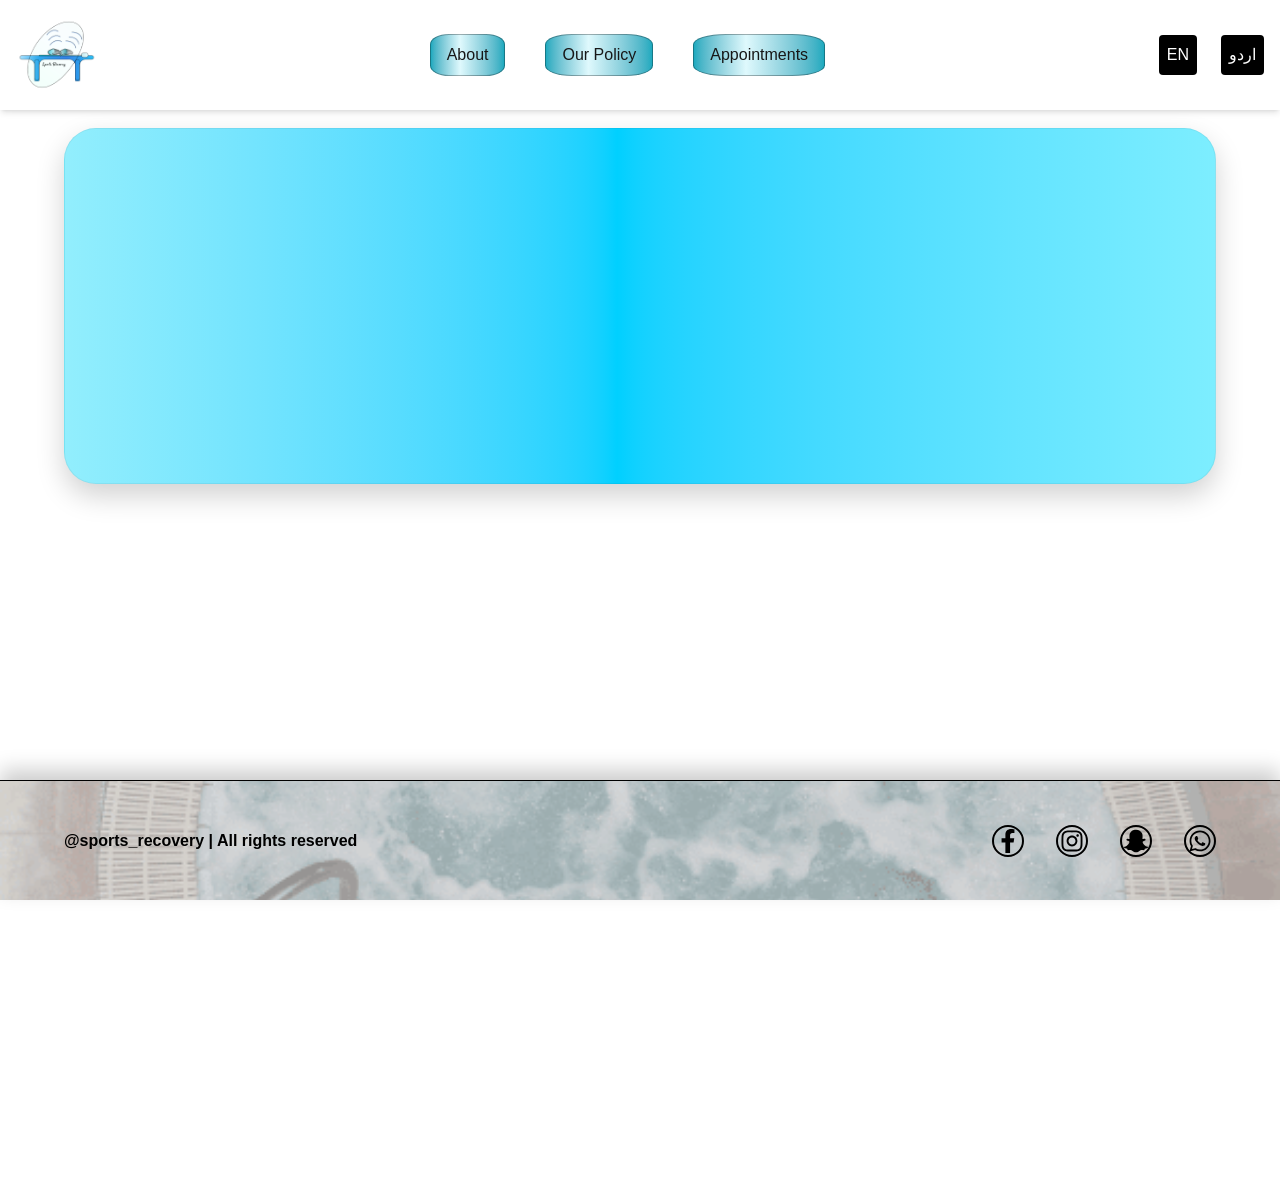
==== index.html @ 34321a81 "Toast problem" ====
<!DOCTYPE html><html lang="en" class="geist_a71539c9-module__T19VSG__variable geist_mono_8d43a2aa-module__8Li5zG__variable h-full antialiased"><head><meta charSet="utf-8"/><meta name="viewport" content="width=device-width, initial-scale=1"/><link rel="preload" href="/_next/static/media/797e433ab948586e-s.p.0.q-h669a_dqa.woff2" as="font" crossorigin="" type="font/woff2"/><link rel="preload" href="/_next/static/media/caa3a2e1cccd8315-s.p.16t1db8_9y2o~.woff2" as="font" crossorigin="" type="font/woff2"/><link rel="preload" as="image" href="/videos/Hero.gif"/><link rel="preload" as="image" href="/videos/comfort-motto.gif"/><link rel="preload" as="image" href="/videos/health-motto.gif"/><link rel="preload" as="image" href="/videos/ambiance-motto.gif"/><link rel="preload" as="image" href="/images/Footer-Background.gif"/><link rel="stylesheet" href="/_next/static/chunks/0zc10zh1qe4pd.css" data-precedence="next"/><link rel="preload" as="script" fetchPriority="low" href="/_next/static/chunks/16i90eio_ss7o.js"/><script src="/_next/static/chunks/0dgq26a5_oy.a.js" async=""></script><script src="/_next/static/chunks/0h4bq73pogmtb.js" async=""></script><script src="/_next/static/chunks/0oui10gukf8nf.js" async=""></script><script src="/_next/static/chunks/turbopack-0_ehtgksd8h74.js" async=""></script><script src="/_next/static/chunks/0~93c7sw_vrw9.js" async=""></script><script src="/_next/static/chunks/0d3shmwh5_nmn.js" async=""></script><script src="/_next/static/chunks/14lf1j~mkk00a.js" async=""></script><script src="/_next/static/chunks/0qvvnoiw~7_-~.js" async=""></script><script src="/_next/static/chunks/0pw3qx-mtapco.js" async=""></script><meta name="next-size-adjust" content=""/><title>Sports Recovery | Home-Based Massage Service in Multan</title><meta name="description" content="Professional home-based massage service in Multan. Sports recovery, relaxation at international standards."/><meta name="keywords" content="massage Multan,home massage Multan,sports massage Multan,massage service Pakistan,home-based massage Multan,relaxation Multan,sports recovery Multan,home-based spa Multan"/><link rel="icon" href="/favicon.ico?favicon.0dt60q6q8aa7p.ico" sizes="1024x1024" type="image/x-icon"/><script src="/_next/static/chunks/03~yq9q893hmn.js" noModule=""></script></head><body class="min-h-full flex flex-col"><div hidden=""><!--$--><!--/$--></div><script type="application/ld+json">{"@context":"https://schema.org","@type":"LocalBusiness","name":"Sports Recovery","description":"Home based massage service in Multan","areaServed":"Multan","telephone":"+923030310585","url":"https://sportsrecovery58-cpu.github.io"}</script><nav class="md:block fixed top-0 left-0 w-full z-40 bg-white/30 backdrop-blur-md md:shadow-md h-fit" dir="ltr"><div class="flex md:justify-between items-center px-4 py-3"><div class="hidden md:block text-xl font-bold "><img alt="Logo" loading="lazy" width="80" height="80" decoding="async" data-nimg="1" style="color:transparent" src="/images/logo.png"/></div><section class="hidden md:flex items-center gap-10"><a class="hover:text-lg bg-gradient-to-r from-[#1CAABF] via-[#DFF9FD] via-[40%] to-[#1CAABF] px-4 py-2 rounded-[25%] backdrop-blur-md border border-black/30" href="/">About</a><a class="hover:text-lg bg-gradient-to-r from-[#1CAABF] via-[#DFF9FD] via-[40%] to-[#1CAABF] px-4 py-2 rounded-[25%] backdrop-blur-md border border-black/30" href="/policy">Our Policy</a><a class="hover:text-lg bg-gradient-to-r from-[#1CAABF] via-[#DFF9FD] via-[40%] to-[#1CAABF] px-4 py-2 rounded-[25%] backdrop-blur-md border border-black/30" href="/appointments">Appointments</a></section><section class="hidden md:flex items-center gap-6"><button class="hover:bg-yellow-500 bg-black text-white px-2 py-2 rounded">EN</button><button class="hover:bg-yellow-500 bg-black text-white px-2 py-2 rounded">اردو</button></section><button class="md:hidden z-40"><span class="block w-8 h-1 bg-black my-1 transition-all duration-300 ease-in-out "></span><span class="block w-8 h-1 bg-black my-1 transition-all duration-300 ease-in-out opacity-100"></span><span class="block w-8 h-1 bg-black my-1 transition-all duration-300 ease-in-out "></span></button><section class="md:hidden px-4 text-sm pb-4 flex  gap-4" style="margin-left:auto;margin-right:0"><button class="hover:bg-yellow-500 bg-black text-white px-2 py-2 rounded">EN</button><button class="hover:bg-yellow-500 bg-black text-white px-2 py-2 rounded">اردو</button></section><aside class="md:hidden fixed top-0 mt-20 left-auto right- w-64 min-h-screen bg-white/90 backdrop-blur-md z-50 transform transition-transform duration-300 ease-in-out -translate-x-full"><nav class="flex flex-col mt-20 px-6 gap-6 items-center"><div class="md:block text-xl font-bold "><img alt="Logo" loading="lazy" width="32" height="32" decoding="async" data-nimg="1" style="color:transparent" src="/images/logo.png"/></div><a class="hover:text-lg hover:point cursor-pointer text-center bg-gradient-to-r from-[#1CAABF] via-[#DFF9FD] via-[40%] to-[#1CAABF] px-4 py-2 rounded-[25%] backdrop-blur-md border border-black/30" href="/">About</a><a class="hover:text-lg hover:point cursor-pointer text-center bg-gradient-to-r from-[#1CAABF] via-[#DFF9FD] via-[40%] to-[#1CAABF] px-4 py-2 rounded-[25%] backdrop-blur-md border border-black/30" href="/policy">Our Policy</a><a class="hover:text-lg hover:point cursor-pointer text-center bg-gradient-to-r from-[#1CAABF] via-[#DFF9FD] via-[40%] to-[#1CAABF] px-4 py-2 rounded-[25%] backdrop-blur-md border border-black/30" href="/appointments">Appointments</a></nav></aside></div></nav><h1 class="sr-only">Home Based Massage Services in Multan | Sports Recovery</h1><h2 class="sr-only">Professional Sports Massage, Relaxation Therapy, and Recovery Services</h2><main class="min-h-screen flex flex-col md:mt-[128px] mt-[146px] pb-[108px]" dir="ltr"><section><h1 class="sr-only">Home Massage Services in Multan</h1><section class="max-w-6xl border border-black/5 rounded-[2rem] shadow-[0_12px_28px_rgba(0,0,0,0.18)] bg-white snap-start pt-4 pb-4 px-4 md:px-8  bg-gradient-to-r from-[#92EEFD] via-[#00D0FF] via-[48%] to-[#7DEEFF] rounded-4xl w-[95%] mr-auto ml-auto"><div class="max-w-10xl max-auto glass rounded-2xl grid md:grid-cols-2 gap-6 items-center" style="opacity:0;transform:translateX(-80px)"><section class="text-center md:text-left"><h2 class="text-sm md:text-xl font-semibold mb-4">At “Sports Recovery” We Strive to provide top-notch International standards compliant massage recovery sessions. providing professional massage service in Multan, helping clients relieve pain and recover faster.</h2></section><section class="w-[75vw] md:w-full mr-auto ml-auto border border-black/5 rounded-[2rem] shadow-[0_12px_28px_rgba(0,0,0,0.18)] bg-white snap-start rounted-2xl overflow-hidden"><section class="relative mr-auto ml-auto w-[75vw] md:w-full h-[220px] md:h-[320px] rounded-2xl overflow-hidden"><img src="/videos/Hero.gif" alt="Hero Image" class="w-full h-full object-fill"/></section></section></div></section><section class="mt-[18px] px-4 md:px-8 py-14 md:py-20"><div class="max-auto max-w-6xl grid gap-8 md:grid-cols-[220px_1fr] md:items-start mr-auto ml-auto"><div class="md:mt-[15vh] text-sm md:text-lg font-semibold mb-4&quot;" style="opacity:0;transform:translateX(-40px)"><h2 class="md:pl-8 text-sm md:text-xl font-semibold text-center underline underline-offset-4 italic">Our Three Anchors</h2></div><div class="overflow-visible snap-x snap-mandatory"><div class="flex flex-wrap justify-center gap-10 md:gap-8"><article class="relative flex-1 min-w-[150px] max-w-[220px] sm:min-w-[180px] sm:max-w-[250px] border border-black/5 rounded-[2rem] shadow-[0_12px_28px_rgba(0,0,0,0.18)] bg-white snap-start" style="opacity:0;transform:translateY(24px) scale(0.98)"><div class="relative aspect-[3/5] overflow-hidden rounded-[2rem] border border-black/5 shadow-[0_12px_28px_rgba(0,0,0,0.18)]"><img src="/videos/comfort-motto.gif" class="w-full h-full object-cover"/></div><div class="absolute -bottom-5 left-1/2 w-[72%] -translate-x-1/2 rounded-full bg-[#DFF9FD] px-5 py-2 text-center border border-black/5 shadow-sm"><span class="text-base md:text-xl font-medium">Comfort</span></div></article><article class="relative flex-1 min-w-[150px] max-w-[220px] sm:min-w-[180px] sm:max-w-[250px] border border-black/5 rounded-[2rem] shadow-[0_12px_28px_rgba(0,0,0,0.18)] bg-white snap-start" style="opacity:0;transform:translateY(24px) scale(0.98)"><div class="relative aspect-[3/5] overflow-hidden rounded-[2rem] border border-black/5 shadow-[0_12px_28px_rgba(0,0,0,0.18)]"><img src="/videos/health-motto.gif" class="w-full h-full object-cover"/></div><div class="absolute -bottom-5 left-1/2 w-[72%] -translate-x-1/2 rounded-full bg-[#DFF9FD] px-5 py-2 text-center border border-black/5 shadow-sm"><span class="text-base md:text-xl font-medium">Health</span></div></article><article class="relative flex-1 min-w-[150px] max-w-[220px] sm:min-w-[180px] sm:max-w-[250px] border border-black/5 rounded-[2rem] shadow-[0_12px_28px_rgba(0,0,0,0.18)] bg-white snap-start" style="opacity:0;transform:translateY(24px) scale(0.98)"><div class="relative aspect-[3/5] overflow-hidden rounded-[2rem] border border-black/5 shadow-[0_12px_28px_rgba(0,0,0,0.18)]"><img src="/videos/ambiance-motto.gif" class="w-full h-full object-cover"/></div><div class="absolute -bottom-5 left-1/2 w-[72%] -translate-x-1/2 rounded-full bg-[#DFF9FD] px-5 py-2 text-center border border-black/5 shadow-sm"><span class="text-base md:text-xl font-medium">Ambience</span></div></article></div></div></div></section></section></main><section class="sr-only"><p>Sports Recovery provides professional home based massage services in Multan, specializing in sports, relaxation massage, and recovery sessions. Our trained therapists ensure high-quality.</p></section><section class="sr-only"><p>We provide home based massage services to everyone from DHA Multan, Cantt Multan, Gulgasht Colony, Bosan Road, and all areas are welcome to our spa in Multan. Currently strict gender policy and only male therapists are available, but we are working on expanding our team. Book professional sports recovery massage at our place today.</p></section><!--$--><!--/$--><footer class="fixed bottom-0 left-0 w-full h-[90px] md:h-[120px] flex items-center justify-between px-6 md:px-16 overflow-hidden z-50 border-t border-black/100 shadow-[0_-10px_20px_rgba(0,0,0,0.2)]" dir="ltr"><img alt="Footer Background" decoding="async" data-nimg="fill" class="object-cover opacity-40" style="position:absolute;height:100%;width:100%;left:0;top:0;right:0;bottom:0;color:transparent" src="/images/Footer-Background.gif"/><div class="absolute top-0 left-0 w-full h-full bg-black/10"></div><div class="relative z-10 flex w-full items-center justify-between"><span class="text-black text-xs md:text-base font-bold">@sports_recovery | All rights reserved</span></div><div class="flex gap-6 md:gap-8 z-50"><a href="https://www.facebook.com/profile.php?id=61574394831012" target="_blank" rel="noopener noreferrer" class="transform transition-transform duration-200 hover:scale-150 rounded-full border-2 border-black p-0.5"><svg stroke="currentColor" fill="currentColor" stroke-width="0" viewBox="0 0 320 512" class="text-black w-5 h-5 md:w-6 md:h-6" height="1em" width="1em" xmlns="http://www.w3.org/2000/svg"><path d="M279.14 288l14.22-92.66h-88.91v-60.13c0-25.35 12.42-50.06 52.24-50.06h40.42V6.26S260.43 0 225.36 0c-73.22 0-121.08 44.38-121.08 124.72v70.62H22.89V288h81.39v224h100.17V288z"></path></svg></a><a href="https://www.instagram.com/sportsrecovery58" target="_blank" rel="noopener noreferrer" class="transform transition-transform duration-200 hover:scale-150 rounded-full border-2 border-black p-0.5"><svg stroke="currentColor" fill="currentColor" stroke-width="0" viewBox="0 0 448 512" class="text-black w-5 h-5 md:w-6 md:h-6" height="1em" width="1em" xmlns="http://www.w3.org/2000/svg"><path d="M224.1 141c-63.6 0-114.9 51.3-114.9 114.9s51.3 114.9 114.9 114.9S339 319.5 339 255.9 287.7 141 224.1 141zm0 189.6c-41.1 0-74.7-33.5-74.7-74.7s33.5-74.7 74.7-74.7 74.7 33.5 74.7 74.7-33.6 74.7-74.7 74.7zm146.4-194.3c0 14.9-12 26.8-26.8 26.8-14.9 0-26.8-12-26.8-26.8s12-26.8 26.8-26.8 26.8 12 26.8 26.8zm76.1 27.2c-1.7-35.9-9.9-67.7-36.2-93.9-26.2-26.2-58-34.4-93.9-36.2-37-2.1-147.9-2.1-184.9 0-35.8 1.7-67.6 9.9-93.9 36.1s-34.4 58-36.2 93.9c-2.1 37-2.1 147.9 0 184.9 1.7 35.9 9.9 67.7 36.2 93.9s58 34.4 93.9 36.2c37 2.1 147.9 2.1 184.9 0 35.9-1.7 67.7-9.9 93.9-36.2 26.2-26.2 34.4-58 36.2-93.9 2.1-37 2.1-147.8 0-184.8zM398.8 388c-7.8 19.6-22.9 34.7-42.6 42.6-29.5 11.7-99.5 9-132.1 9s-102.7 2.6-132.1-9c-19.6-7.8-34.7-22.9-42.6-42.6-11.7-29.5-9-99.5-9-132.1s-2.6-102.7 9-132.1c7.8-19.6 22.9-34.7 42.6-42.6 29.5-11.7 99.5-9 132.1-9s102.7-2.6 132.1 9c19.6 7.8 34.7 22.9 42.6 42.6 11.7 29.5 9 99.5 9 132.1s2.7 102.7-9 132.1z"></path></svg></a><a href="https://www.snapchat.com/add/sportsrecovery5" target="_blank" rel="noopener noreferrer" class="transform transition-transform duration-200 hover:scale-150 rounded-full border-2 border-black p-0.5"><svg stroke="currentColor" fill="currentColor" stroke-width="0" viewBox="0 0 512 512" class="text-black w-5 h-5 md:w-6 md:h-6" height="1em" width="1em" xmlns="http://www.w3.org/2000/svg"><path d="M510.846 392.673c-5.211 12.157-27.239 21.089-67.36 27.318-2.064 2.786-3.775 14.686-6.507 23.956-1.625 5.566-5.623 8.869-12.128 8.869l-.297-.005c-9.395 0-19.203-4.323-38.852-4.323-26.521 0-35.662 6.043-56.254 20.588-21.832 15.438-42.771 28.764-74.027 27.399-31.646 2.334-58.025-16.908-72.871-27.404-20.714-14.643-29.828-20.582-56.241-20.582-18.864 0-30.736 4.72-38.852 4.72-8.073 0-11.213-4.922-12.422-9.04-2.703-9.189-4.404-21.263-6.523-24.13-20.679-3.209-67.31-11.344-68.498-32.15a10.627 10.627 0 0 1 8.877-11.069c69.583-11.455 100.924-82.901 102.227-85.934.074-.176.155-.344.237-.515 3.713-7.537 4.544-13.849 2.463-18.753-5.05-11.896-26.872-16.164-36.053-19.796-23.715-9.366-27.015-20.128-25.612-27.504 2.437-12.836 21.725-20.735 33.002-15.453 8.919 4.181 16.843 6.297 23.547 6.297 5.022 0 8.212-1.204 9.96-2.171-2.043-35.936-7.101-87.29 5.687-115.969C158.122 21.304 229.705 15.42 250.826 15.42c.944 0 9.141-.089 10.11-.089 52.148 0 102.254 26.78 126.723 81.643 12.777 28.65 7.749 79.792 5.695 116.009 1.582.872 4.357 1.942 8.599 2.139 6.397-.286 13.815-2.389 22.069-6.257 6.085-2.846 14.406-2.461 20.48.058l.029.01c9.476 3.385 15.439 10.215 15.589 17.87.184 9.747-8.522 18.165-25.878 25.018-2.118.835-4.694 1.655-7.434 2.525-9.797 3.106-24.6 7.805-28.616 17.271-2.079 4.904-1.256 11.211 2.46 18.748.087.168.166.342.239.515 1.301 3.03 32.615 74.46 102.23 85.934 6.427 1.058 11.163 7.877 7.725 15.859z"></path></svg></a><a href="https://wa.me/923030310585?text=Hello%20I%20want%20to%20inquire" target="_blank" rel="noopener noreferrer" class="transform transition-transform duration-200 hover:scale-150 rounded-full border-2 border-black p-0.5"><svg stroke="currentColor" fill="currentColor" stroke-width="0" viewBox="0 0 448 512" class="text-black w-5 h-5 md:w-6 md:h-6" height="1em" width="1em" xmlns="http://www.w3.org/2000/svg"><path d="M380.9 97.1C339 55.1 283.2 32 223.9 32c-122.4 0-222 99.6-222 222 0 39.1 10.2 77.3 29.6 111L0 480l117.7-30.9c32.4 17.7 68.9 27 106.1 27h.1c122.3 0 224.1-99.6 224.1-222 0-59.3-25.2-115-67.1-157zm-157 341.6c-33.2 0-65.7-8.9-94-25.7l-6.7-4-69.8 18.3L72 359.2l-4.4-7c-18.5-29.4-28.2-63.3-28.2-98.2 0-101.7 82.8-184.5 184.6-184.5 49.3 0 95.6 19.2 130.4 54.1 34.8 34.9 56.2 81.2 56.1 130.5 0 101.8-84.9 184.6-186.6 184.6zm101.2-138.2c-5.5-2.8-32.8-16.2-37.9-18-5.1-1.9-8.8-2.8-12.5 2.8-3.7 5.6-14.3 18-17.6 21.8-3.2 3.7-6.5 4.2-12 1.4-32.6-16.3-54-29.1-75.5-66-5.7-9.8 5.7-9.1 16.3-30.3 1.8-3.7.9-6.9-.5-9.7-1.4-2.8-12.5-30.1-17.1-41.2-4.5-10.8-9.1-9.3-12.5-9.5-3.2-.2-6.9-.2-10.6-.2-3.7 0-9.7 1.4-14.8 6.9-5.1 5.6-19.4 19-19.4 46.3 0 27.3 19.9 53.7 22.6 57.4 2.8 3.7 39.1 59.7 94.8 83.8 35.2 15.2 49 16.5 66.6 13.9 10.7-1.6 32.8-13.4 37.4-26.4 4.6-13 4.6-24.1 3.2-26.4-1.3-2.5-5-3.9-10.5-6.6z"></path></svg></a></div></footer><script src="/_next/static/chunks/16i90eio_ss7o.js" id="_R_" async=""></script><script>(self.__next_f=self.__next_f||[]).push([0])</script><script>self.__next_f.push([1,"1:\"$Sreact.fragment\"\n2:I[83773,[\"/_next/static/chunks/0~93c7sw_vrw9.js\",\"/_next/static/chunks/0d3shmwh5_nmn.js\",\"/_next/static/chunks/14lf1j~mkk00a.js\",\"/_next/static/chunks/0qvvnoiw~7_-~.js\"],\"LanguageProvider\"]\n3:I[82791,[\"/_next/static/chunks/0~93c7sw_vrw9.js\",\"/_next/static/chunks/0d3shmwh5_nmn.js\",\"/_next/static/chunks/14lf1j~mkk00a.js\",\"/_next/static/chunks/0qvvnoiw~7_-~.js\"],\"default\"]\n4:I[39756,[\"/_next/static/chunks/0~93c7sw_vrw9.js\",\"/_next/static/chunks/0d3shmwh5_nmn.js\",\"/_next/static/chunks/14lf1j~mkk00a.js\",\"/_next/static/chunks/0qvvnoiw~7_-~.js\"],\"default\"]\n5:I[37457,[\"/_next/static/chunks/0~93c7sw_vrw9.js\",\"/_next/static/chunks/0d3shmwh5_nmn.js\",\"/_next/static/chunks/14lf1j~mkk00a.js\",\"/_next/static/chunks/0qvvnoiw~7_-~.js\"],\"default\"]\n6:I[58897,[\"/_next/static/chunks/0~93c7sw_vrw9.js\",\"/_next/static/chunks/0d3shmwh5_nmn.js\",\"/_next/static/chunks/14lf1j~mkk00a.js\",\"/_next/static/chunks/0qvvnoiw~7_-~.js\"],\"default\"]\n7:I[47257,[\"/_next/static/chunks/0~93c7sw_vrw9.js\",\"/_next/static/chunks/0d3shmwh5_nmn.js\",\"/_next/static/chunks/14lf1j~mkk00a.js\",\"/_next/static/chunks/0qvvnoiw~7_-~.js\"],\"ClientPageRoot\"]\n8:I[52683,[\"/_next/static/chunks/0~93c7sw_vrw9.js\",\"/_next/static/chunks/0d3shmwh5_nmn.js\",\"/_next/static/chunks/14lf1j~mkk00a.js\",\"/_next/static/chunks/0qvvnoiw~7_-~.js\",\"/_next/static/chunks/0pw3qx-mtapco.js\"],\"default\"]\nb:I[97367,[\"/_next/static/chunks/0~93c7sw_vrw9.js\",\"/_next/static/chunks/0d3shmwh5_nmn.js\",\"/_next/static/chunks/14lf1j~mkk00a.js\",\"/_next/static/chunks/0qvvnoiw~7_-~.js\"],\"OutletBoundary\"]\nc:\"$Sreact.suspense\"\ne:I[97367,[\"/_next/static/chunks/0~93c7sw_vrw9.js\",\"/_next/static/chunks/0d3shmwh5_nmn.js\",\"/_next/static/chunks/14lf1j~mkk00a.js\",\"/_next/static/chunks/0qvvnoiw~7_-~.js\"],\"ViewportBoundary\"]\n10:I[97367,[\"/_next/static/chunks/0~93c7sw_vrw9.js\",\"/_next/static/chunks/0d3shmwh5_nmn.js\",\"/_next/static/chunks/14lf1j~mkk00a.js\",\"/_next/static/chunks/0qvvnoiw~7_-~.js\"],\"MetadataBoundary\"]\n12:I[68027,[\"/_next/static/chunks/0~93c7sw_vrw9.js\",\"/_next/static/chunks/0d3shmwh5_nmn.js\",\"/_next/static/chunks/14lf1j~mkk00a.js\",\"/_next/static/chunks/0qvvnoiw~7_-~.js\"],\"default\",1]\n:HL[\"/_next/static/chunks/0zc10zh1qe4pd.css\",\"style\"]\n:HL[\"/_next/static/media/797e433ab948586e-s.p.0.q-h669a_dqa.woff2\",\"font\",{\"crossOrigin\":\"\",\"type\":\"font/woff2\"}]\n:HL[\"/_next/static/media/caa3a2e1cccd8315-s.p.16t1db8_9y2o~.woff2\",\"font\",{\"crossOrigin\":\"\",\"type\":\"font/woff2\"}]\n"])</script><script>self.__next_f.push([1,"0:{\"P\":null,\"c\":[\"\",\"\"],\"q\":\"\",\"i\":false,\"f\":[[[\"\",{\"children\":[\"__PAGE__\",{}]},\"$undefined\",\"$undefined\",16],[[\"$\",\"$1\",\"c\",{\"children\":[[[\"$\",\"link\",\"0\",{\"rel\":\"stylesheet\",\"href\":\"/_next/static/chunks/0zc10zh1qe4pd.css\",\"precedence\":\"next\",\"crossOrigin\":\"$undefined\",\"nonce\":\"$undefined\"}],[\"$\",\"script\",\"script-0\",{\"src\":\"/_next/static/chunks/0~93c7sw_vrw9.js\",\"async\":true,\"nonce\":\"$undefined\"}],[\"$\",\"script\",\"script-1\",{\"src\":\"/_next/static/chunks/0d3shmwh5_nmn.js\",\"async\":true,\"nonce\":\"$undefined\"}],[\"$\",\"script\",\"script-2\",{\"src\":\"/_next/static/chunks/14lf1j~mkk00a.js\",\"async\":true,\"nonce\":\"$undefined\"}],[\"$\",\"script\",\"script-3\",{\"src\":\"/_next/static/chunks/0qvvnoiw~7_-~.js\",\"async\":true,\"nonce\":\"$undefined\"}]],[\"$\",\"html\",null,{\"lang\":\"en\",\"className\":\"geist_a71539c9-module__T19VSG__variable geist_mono_8d43a2aa-module__8Li5zG__variable h-full antialiased\",\"children\":[\"$\",\"body\",null,{\"className\":\"min-h-full flex flex-col\",\"children\":[[\"$\",\"script\",null,{\"type\":\"application/ld+json\",\"dangerouslySetInnerHTML\":{\"__html\":\"{\\\"@context\\\":\\\"https://schema.org\\\",\\\"@type\\\":\\\"LocalBusiness\\\",\\\"name\\\":\\\"Sports Recovery\\\",\\\"description\\\":\\\"Home based massage service in Multan\\\",\\\"areaServed\\\":\\\"Multan\\\",\\\"telephone\\\":\\\"+923030310585\\\",\\\"url\\\":\\\"https://sportsrecovery58-cpu.github.io\\\"}\"}}],[\"$\",\"$L2\",null,{\"children\":[[\"$\",\"$L3\",null,{}],[\"$\",\"$L4\",null,{\"parallelRouterKey\":\"children\",\"error\":\"$undefined\",\"errorStyles\":\"$undefined\",\"errorScripts\":\"$undefined\",\"template\":[\"$\",\"$L5\",null,{}],\"templateStyles\":\"$undefined\",\"templateScripts\":\"$undefined\",\"notFound\":[[[\"$\",\"title\",null,{\"children\":\"404: This page could not be found.\"}],[\"$\",\"div\",null,{\"style\":{\"fontFamily\":\"system-ui,\\\"Segoe UI\\\",Roboto,Helvetica,Arial,sans-serif,\\\"Apple Color Emoji\\\",\\\"Segoe UI Emoji\\\"\",\"height\":\"100vh\",\"textAlign\":\"center\",\"display\":\"flex\",\"flexDirection\":\"column\",\"alignItems\":\"center\",\"justifyContent\":\"center\"},\"children\":[\"$\",\"div\",null,{\"children\":[[\"$\",\"style\",null,{\"dangerouslySetInnerHTML\":{\"__html\":\"body{color:#000;background:#fff;margin:0}.next-error-h1{border-right:1px solid rgba(0,0,0,.3)}@media (prefers-color-scheme:dark){body{color:#fff;background:#000}.next-error-h1{border-right:1px solid rgba(255,255,255,.3)}}\"}}],[\"$\",\"h1\",null,{\"className\":\"next-error-h1\",\"style\":{\"display\":\"inline-block\",\"margin\":\"0 20px 0 0\",\"padding\":\"0 23px 0 0\",\"fontSize\":24,\"fontWeight\":500,\"verticalAlign\":\"top\",\"lineHeight\":\"49px\"},\"children\":404}],[\"$\",\"div\",null,{\"style\":{\"display\":\"inline-block\"},\"children\":[\"$\",\"h2\",null,{\"style\":{\"fontSize\":14,\"fontWeight\":400,\"lineHeight\":\"49px\",\"margin\":0},\"children\":\"This page could not be found.\"}]}]]}]}]],[]],\"forbidden\":\"$undefined\",\"unauthorized\":\"$undefined\"}],[\"$\",\"$L6\",null,{}]]}]]}]}]]}],{\"children\":[[\"$\",\"$1\",\"c\",{\"children\":[[\"$\",\"$L7\",null,{\"Component\":\"$8\",\"serverProvidedParams\":{\"searchParams\":{},\"params\":{},\"promises\":[\"$@9\",\"$@a\"]}}],[[\"$\",\"script\",\"script-0\",{\"src\":\"/_next/static/chunks/0pw3qx-mtapco.js\",\"async\":true,\"nonce\":\"$undefined\"}]],[\"$\",\"$Lb\",null,{\"children\":[\"$\",\"$c\",null,{\"name\":\"Next.MetadataOutlet\",\"children\":\"$@d\"}]}]]}],{},null,false,null]},null,false,null],[\"$\",\"$1\",\"h\",{\"children\":[null,[\"$\",\"$Le\",null,{\"children\":\"$Lf\"}],[\"$\",\"div\",null,{\"hidden\":true,\"children\":[\"$\",\"$L10\",null,{\"children\":[\"$\",\"$c\",null,{\"name\":\"Next.Metadata\",\"children\":\"$L11\"}]}]}],[\"$\",\"meta\",null,{\"name\":\"next-size-adjust\",\"content\":\"\"}]]}],false]],\"m\":\"$undefined\",\"G\":[\"$12\",[[\"$\",\"link\",\"0\",{\"rel\":\"stylesheet\",\"href\":\"/_next/static/chunks/0zc10zh1qe4pd.css\",\"precedence\":\"next\",\"crossOrigin\":\"$undefined\",\"nonce\":\"$undefined\"}]]],\"S\":true,\"h\":null,\"s\":\"$undefined\",\"l\":\"$undefined\",\"p\":\"$undefined\",\"d\":\"$undefined\",\"b\":\"nO-v2bxOcg-zxFZ68XGJo\"}\n"])</script><script>self.__next_f.push([1,"9:{}\na:\"$0:f:0:1:1:children:0:props:children:0:props:serverProvidedParams:params\"\n"])</script><script>self.__next_f.push([1,"f:[[\"$\",\"meta\",\"0\",{\"charSet\":\"utf-8\"}],[\"$\",\"meta\",\"1\",{\"name\":\"viewport\",\"content\":\"width=device-width, initial-scale=1\"}]]\n"])</script><script>self.__next_f.push([1,"13:I[27201,[\"/_next/static/chunks/0~93c7sw_vrw9.js\",\"/_next/static/chunks/0d3shmwh5_nmn.js\",\"/_next/static/chunks/14lf1j~mkk00a.js\",\"/_next/static/chunks/0qvvnoiw~7_-~.js\"],\"IconMark\"]\nd:null\n11:[[\"$\",\"title\",\"0\",{\"children\":\"Sports Recovery | Home-Based Massage Service in Multan\"}],[\"$\",\"meta\",\"1\",{\"name\":\"description\",\"content\":\"Professional home-based massage service in Multan. Sports recovery, relaxation at international standards.\"}],[\"$\",\"meta\",\"2\",{\"name\":\"keywords\",\"content\":\"massage Multan,home massage Multan,sports massage Multan,massage service Pakistan,home-based massage Multan,relaxation Multan,sports recovery Multan,home-based spa Multan\"}],[\"$\",\"link\",\"3\",{\"rel\":\"icon\",\"href\":\"/favicon.ico?favicon.0dt60q6q8aa7p.ico\",\"sizes\":\"1024x1024\",\"type\":\"image/x-icon\"}],[\"$\",\"$L13\",\"4\",{}]]\n"])</script></body></html>
---- _next/static/chunks/0zc10zh1qe4pd.css ----
@font-face{font-family:Geist;font-style:normal;font-weight:100 900;font-display:swap;src:url(../media/8a480f0b521d4e75-s.06d3mdzz5bre_.woff2)format("woff2");unicode-range:U+301,U+400-45F,U+490-491,U+4B0-4B1,U+2116}@font-face{font-family:Geist;font-style:normal;font-weight:100 900;font-display:swap;src:url(../media/7178b3e590c64307-s.11.cyxs5p-0z~.woff2)format("woff2");unicode-range:U+100-2BA,U+2BD-2C5,U+2C7-2CC,U+2CE-2D7,U+2DD-2FF,U+304,U+308,U+329,U+1D00-1DBF,U+1E00-1E9F,U+1EF2-1EFF,U+2020,U+20A0-20AB,U+20AD-20C0,U+2113,U+2C60-2C7F,U+A720-A7FF}@font-face{font-family:Geist;font-style:normal;font-weight:100 900;font-display:swap;src:url(../media/caa3a2e1cccd8315-s.p.16t1db8_9y2o~.woff2)format("woff2");unicode-range:U+??,U+131,U+152-153,U+2BB-2BC,U+2C6,U+2DA,U+2DC,U+304,U+308,U+329,U+2000-206F,U+20AC,U+2122,U+2191,U+2193,U+2212,U+2215,U+FEFF,U+FFFD}@font-face{font-family:Geist Fallback;src:local(Arial);ascent-override:95.94%;descent-override:28.16%;line-gap-override:0.0%;size-adjust:104.76%}.geist_a71539c9-module__T19VSG__className{font-family:Geist,Geist Fallback;font-style:normal}.geist_a71539c9-module__T19VSG__variable{--font-geist-sans:"Geist", "Geist Fallback"}
@font-face{font-family:Geist Mono;font-style:normal;font-weight:100 900;font-display:swap;src:url(../media/4fa387ec64143e14-s.0q3udbd2bu5yp.woff2)format("woff2");unicode-range:U+301,U+400-45F,U+490-491,U+4B0-4B1,U+2116}@font-face{font-family:Geist Mono;font-style:normal;font-weight:100 900;font-display:swap;src:url(../media/bbc41e54d2fcbd21-s.0gw~uztddq1df.woff2)format("woff2");unicode-range:U+100-2BA,U+2BD-2C5,U+2C7-2CC,U+2CE-2D7,U+2DD-2FF,U+304,U+308,U+329,U+1D00-1DBF,U+1E00-1E9F,U+1EF2-1EFF,U+2020,U+20A0-20AB,U+20AD-20C0,U+2113,U+2C60-2C7F,U+A720-A7FF}@font-face{font-family:Geist Mono;font-style:normal;font-weight:100 900;font-display:swap;src:url(../media/797e433ab948586e-s.p.0.q-h669a_dqa.woff2)format("woff2");unicode-range:U+??,U+131,U+152-153,U+2BB-2BC,U+2C6,U+2DA,U+2DC,U+304,U+308,U+329,U+2000-206F,U+20AC,U+2122,U+2191,U+2193,U+2212,U+2215,U+FEFF,U+FFFD}@font-face{font-family:Geist Mono Fallback;src:local(Arial);ascent-override:74.67%;descent-override:21.92%;line-gap-override:0.0%;size-adjust:134.59%}.geist_mono_8d43a2aa-module__8Li5zG__className{font-family:Geist Mono,Geist Mono Fallback;font-style:normal}.geist_mono_8d43a2aa-module__8Li5zG__variable{--font-geist-mono:"Geist Mono", "Geist Mono Fallback"}
@layer properties{@supports (((-webkit-hyphens:none)) and (not (margin-trim:inline))) or ((-moz-orient:inline) and (not (color:rgb(from red r g b)))){*,:before,:after,::backdrop{--tw-translate-x:0;--tw-translate-y:0;--tw-translate-z:0;--tw-scale-x:1;--tw-scale-y:1;--tw-scale-z:1;--tw-rotate-x:initial;--tw-rotate-y:initial;--tw-rotate-z:initial;--tw-skew-x:initial;--tw-skew-y:initial;--tw-scroll-snap-strictness:proximity;--tw-space-y-reverse:0;--tw-border-style:solid;--tw-gradient-position:initial;--tw-gradient-from:#0000;--tw-gradient-via:#0000;--tw-gradient-to:#0000;--tw-gradient-stops:initial;--tw-gradient-via-stops:initial;--tw-gradient-from-position:0%;--tw-gradient-via-position:50%;--tw-gradient-to-position:100%;--tw-leading:initial;--tw-font-weight:initial;--tw-shadow:0 0 #0000;--tw-shadow-color:initial;--tw-shadow-alpha:100%;--tw-inset-shadow:0 0 #0000;--tw-inset-shadow-color:initial;--tw-inset-shadow-alpha:100%;--tw-ring-color:initial;--tw-ring-shadow:0 0 #0000;--tw-inset-ring-color:initial;--tw-inset-ring-shadow:0 0 #0000;--tw-ring-inset:initial;--tw-ring-offset-width:0px;--tw-ring-offset-color:#fff;--tw-ring-offset-shadow:0 0 #0000;--tw-backdrop-blur:initial;--tw-backdrop-brightness:initial;--tw-backdrop-contrast:initial;--tw-backdrop-grayscale:initial;--tw-backdrop-hue-rotate:initial;--tw-backdrop-invert:initial;--tw-backdrop-opacity:initial;--tw-backdrop-saturate:initial;--tw-backdrop-sepia:initial;--tw-duration:initial;--tw-ease:initial}}}@layer theme{:root,:host{--color-red-500:#fb2c36;--color-yellow-500:#edb200;--color-green-500:#00c758;--color-green-600:#00a544;--color-gray-100:#f3f4f6;--color-black:#000;--color-white:#fff;--spacing:.25rem;--container-md:28rem;--container-6xl:72rem;--text-xs:.75rem;--text-xs--line-height:calc(1 / .75);--text-sm:.875rem;--text-sm--line-height:calc(1.25 / .875);--text-base:1rem;--text-base--line-height:calc(1.5 / 1);--text-lg:1.125rem;--text-lg--line-height:calc(1.75 / 1.125);--text-xl:1.25rem;--text-xl--line-height:calc(1.75 / 1.25);--font-weight-medium:500;--font-weight-semibold:600;--font-weight-bold:700;--leading-relaxed:1.625;--radius-lg:.5rem;--radius-xl:.75rem;--radius-2xl:1rem;--radius-4xl:2rem;--ease-in-out:cubic-bezier(.4, 0, .2, 1);--blur-md:12px;--default-transition-duration:.15s;--default-transition-timing-function:cubic-bezier(.4, 0, .2, 1);--default-font-family:var(--font-geist-sans);--default-mono-font-family:var(--font-geist-mono)}@supports (color:lab(0% 0 0)){:root,:host{--color-red-500:lab(55.4814% 75.0732 48.8528);--color-yellow-500:lab(76.3898% 14.5258 98.4589);--color-green-500:lab(70.5521% -66.5147 45.8073);--color-green-600:lab(59.0978% -58.6621 41.2579);--color-gray-100:lab(96.1596% -.0823438 -1.13575)}}}@layer base{*,:after,:before,::backdrop{box-sizing:border-box;border:0 solid;margin:0;padding:0}::file-selector-button{box-sizing:border-box;border:0 solid;margin:0;padding:0}html,:host{-webkit-text-size-adjust:100%;tab-size:4;line-height:1.5;font-family:var(--default-font-family,ui-sans-serif, system-ui, sans-serif, "Apple Color Emoji", "Segoe UI Emoji", "Segoe UI Symbol", "Noto Color Emoji");font-feature-settings:var(--default-font-feature-settings,normal);font-variation-settings:var(--default-font-variation-settings,normal);-webkit-tap-highlight-color:transparent}hr{height:0;color:inherit;border-top-width:1px}abbr:where([title]){-webkit-text-decoration:underline dotted;text-decoration:underline dotted}h1,h2,h3,h4,h5,h6{font-size:inherit;font-weight:inherit}a{color:inherit;-webkit-text-decoration:inherit;-webkit-text-decoration:inherit;-webkit-text-decoration:inherit;-webkit-text-decoration:inherit;text-decoration:inherit}b,strong{font-weight:bolder}code,kbd,samp,pre{font-family:var(--default-mono-font-family,ui-monospace, SFMono-Regular, Menlo, Monaco, Consolas, "Liberation Mono", "Courier New", monospace);font-feature-settings:var(--default-mono-font-feature-settings,normal);font-variation-settings:var(--default-mono-font-variation-settings,normal);font-size:1em}small{font-size:80%}sub,sup{vertical-align:baseline;font-size:75%;line-height:0;position:relative}sub{bottom:-.25em}sup{top:-.5em}table{text-indent:0;border-color:inherit;border-collapse:collapse}:-moz-focusring{outline:auto}progress{vertical-align:baseline}summary{display:list-item}ol,ul,menu{list-style:none}img,svg,video,canvas,audio,iframe,embed,object{vertical-align:middle;display:block}img,video{max-width:100%;height:auto}button,input,select,optgroup,textarea{font:inherit;font-feature-settings:inherit;font-variation-settings:inherit;letter-spacing:inherit;color:inherit;opacity:1;background-color:#0000;border-radius:0}::file-selector-button{font:inherit;font-feature-settings:inherit;font-variation-settings:inherit;letter-spacing:inherit;color:inherit;opacity:1;background-color:#0000;border-radius:0}:where(select:is([multiple],[size])) optgroup{font-weight:bolder}:where(select:is([multiple],[size])) optgroup option{padding-inline-start:20px}::file-selector-button{margin-inline-end:4px}::placeholder{opacity:1}@supports (not ((-webkit-appearance:-apple-pay-button))) or (contain-intrinsic-size:1px){::placeholder{color:currentColor}@supports (color:color-mix(in lab, red, red)){::placeholder{color:color-mix(in oklab, currentcolor 50%, transparent)}}}textarea{resize:vertical}::-webkit-search-decoration{-webkit-appearance:none}::-webkit-date-and-time-value{min-height:1lh;text-align:inherit}::-webkit-datetime-edit{display:inline-flex}::-webkit-datetime-edit-fields-wrapper{padding:0}::-webkit-datetime-edit{padding-block:0}::-webkit-datetime-edit-year-field{padding-block:0}::-webkit-datetime-edit-month-field{padding-block:0}::-webkit-datetime-edit-day-field{padding-block:0}::-webkit-datetime-edit-hour-field{padding-block:0}::-webkit-datetime-edit-minute-field{padding-block:0}::-webkit-datetime-edit-second-field{padding-block:0}::-webkit-datetime-edit-millisecond-field{padding-block:0}::-webkit-datetime-edit-meridiem-field{padding-block:0}::-webkit-calendar-picker-indicator{line-height:1}:-moz-ui-invalid{box-shadow:none}button,input:where([type=button],[type=reset],[type=submit]){appearance:button}::file-selector-button{appearance:button}::-webkit-inner-spin-button{height:auto}::-webkit-outer-spin-button{height:auto}[hidden]:where(:not([hidden=until-found])){display:none!important}}@layer components;@layer utilities{.visible{visibility:visible}.sr-only{clip-path:inset(50%);white-space:nowrap;border-width:0;width:1px;height:1px;margin:-1px;padding:0;position:absolute;overflow:hidden}.absolute{position:absolute}.fixed{position:fixed}.relative{position:relative}.inset-0{inset:calc(var(--spacing) * 0)}.start{inset-inline-start:var(--spacing)}.top-0{top:calc(var(--spacing) * 0)}.top-50{top:calc(var(--spacing) * 50)}.right-50{right:calc(var(--spacing) * 50)}.-bottom-5{bottom:calc(var(--spacing) * -5)}.bottom-0{bottom:calc(var(--spacing) * 0)}.bottom-50{bottom:calc(var(--spacing) * 50)}.left-0{left:calc(var(--spacing) * 0)}.left-1\/2{left:50%}.left-50{left:calc(var(--spacing) * 50)}.z-10{z-index:10}.z-40{z-index:40}.z-50{z-index:50}.z-\[999\]{z-index:999}.container{width:100%}@media (min-width:40rem){.container{max-width:40rem}}@media (min-width:48rem){.container{max-width:48rem}}@media (min-width:64rem){.container{max-width:64rem}}@media (min-width:80rem){.container{max-width:80rem}}@media (min-width:96rem){.container{max-width:96rem}}.mx-auto{margin-inline:auto}.my-1{margin-block:calc(var(--spacing) * 1)}.mt-20{margin-top:calc(var(--spacing) * 20)}.mt-\[18px\]{margin-top:18px}.mt-\[146px\]{margin-top:146px}.mr-0{margin-right:calc(var(--spacing) * 0)}.mr-auto{margin-right:auto}.mb-4{margin-bottom:calc(var(--spacing) * 4)}.mb-10{margin-bottom:calc(var(--spacing) * 10)}.mb-12{margin-bottom:calc(var(--spacing) * 12)}.mb-\[50px\]{margin-bottom:50px}.ml-0{margin-left:calc(var(--spacing) * 0)}.ml-4{margin-left:calc(var(--spacing) * 4)}.ml-auto{margin-left:auto}.block{display:block}.contents{display:contents}.flex{display:flex}.grid{display:grid}.hidden{display:none}.table{display:table}.aspect-\[3\/5\]{aspect-ratio:3/5}.h-1{height:calc(var(--spacing) * 1)}.h-5{height:calc(var(--spacing) * 5)}.h-\[50VH\],.h-\[50vh\]{height:50vh}.h-\[90px\]{height:90px}.h-\[220px\]{height:220px}.h-fit{height:fit-content}.h-full{height:100%}.min-h-full{min-height:100%}.min-h-screen{min-height:100vh}.w-5{width:calc(var(--spacing) * 5)}.w-8{width:calc(var(--spacing) * 8)}.w-64{width:calc(var(--spacing) * 64)}.w-\[72\%\]{width:72%}.w-\[75vw\]{width:75vw}.w-\[95\%\]{width:95%}.w-\[212px\]{width:212px}.w-full{width:100%}.max-w-6xl{max-width:var(--container-6xl)}.max-w-\[220px\]{max-width:220px}.max-w-md{max-width:var(--container-md)}.min-w-\[150px\]{min-width:150px}.flex-1{flex:1}.-translate-x-1\/2{--tw-translate-x:calc(calc(1 / 2 * 100%) * -1);translate:var(--tw-translate-x) var(--tw-translate-y)}.-translate-x-full{--tw-translate-x:-100%;translate:var(--tw-translate-x) var(--tw-translate-y)}.translate-x-0{--tw-translate-x:calc(var(--spacing) * 0);translate:var(--tw-translate-x) var(--tw-translate-y)}.translate-x-full{--tw-translate-x:100%;translate:var(--tw-translate-x) var(--tw-translate-y)}.-translate-y-2{--tw-translate-y:calc(var(--spacing) * -2);translate:var(--tw-translate-x) var(--tw-translate-y)}.translate-y-2{--tw-translate-y:calc(var(--spacing) * 2);translate:var(--tw-translate-x) var(--tw-translate-y)}.scale-105{--tw-scale-x:105%;--tw-scale-y:105%;--tw-scale-z:105%;scale:var(--tw-scale-x) var(--tw-scale-y)}.-rotate-45{rotate:-45deg}.rotate-45{rotate:45deg}.transform{transform:var(--tw-rotate-x,) var(--tw-rotate-y,) var(--tw-rotate-z,) var(--tw-skew-x,) var(--tw-skew-y,)}.cursor-pointer{cursor:pointer}.snap-x{scroll-snap-type:x var(--tw-scroll-snap-strictness)}.snap-mandatory{--tw-scroll-snap-strictness:mandatory}.snap-start{scroll-snap-align:start}.flex-col{flex-direction:column}.flex-wrap{flex-wrap:wrap}.items-center{align-items:center}.justify-between{justify-content:space-between}.justify-center{justify-content:center}.justify-start{justify-content:flex-start}.gap-4{gap:calc(var(--spacing) * 4)}.gap-6{gap:calc(var(--spacing) * 6)}.gap-8{gap:calc(var(--spacing) * 8)}.gap-10{gap:calc(var(--spacing) * 10)}:where(.space-y-4>:not(:last-child)){--tw-space-y-reverse:0;margin-block-start:calc(calc(var(--spacing) * 4) * var(--tw-space-y-reverse));margin-block-end:calc(calc(var(--spacing) * 4) * calc(1 - var(--tw-space-y-reverse)))}.overflow-hidden{overflow:hidden}.overflow-visible{overflow:visible}.overflow-y-auto{overflow-y:auto}.rounded{border-radius:.25rem}.rounded-2xl{border-radius:var(--radius-2xl)}.rounded-4xl{border-radius:var(--radius-4xl)}.rounded-\[2rem\]{border-radius:2rem}.rounded-\[25\%\]{border-radius:25%}.rounded-full{border-radius:3.40282e38px}.rounded-lg{border-radius:var(--radius-lg)}.rounded-xl{border-radius:var(--radius-xl)}.border{border-style:var(--tw-border-style);border-width:1px}.border-2{border-style:var(--tw-border-style);border-width:2px}.border-t{border-top-style:var(--tw-border-style);border-top-width:1px}.border-b-2{border-bottom-style:var(--tw-border-style);border-bottom-width:2px}.border-\[\#1CAABF\]{border-color:#1caabf}.border-black{border-color:var(--color-black)}.border-black\/5{border-color:#0000000d}@supports (color:color-mix(in lab, red, red)){.border-black\/5{border-color:color-mix(in oklab, var(--color-black) 5%, transparent)}}.border-black\/30{border-color:#0000004d}@supports (color:color-mix(in lab, red, red)){.border-black\/30{border-color:color-mix(in oklab, var(--color-black) 30%, transparent)}}.border-black\/100{border-color:var(--color-black)}.border-red-500{border-color:var(--color-red-500)}.border-transparent{border-color:#0000}.bg-\[\#1CAABF\]{background-color:#1caabf}.bg-\[\#CFE8ED\]{background-color:#cfe8ed}.bg-\[\#DFF9FD\]{background-color:#dff9fd}.bg-black{background-color:var(--color-black)}.bg-black\/10{background-color:#0000001a}@supports (color:color-mix(in lab, red, red)){.bg-black\/10{background-color:color-mix(in oklab, var(--color-black) 10%, transparent)}}.bg-gray-100{background-color:var(--color-gray-100)}.bg-green-500{background-color:var(--color-green-500)}.bg-white{background-color:var(--color-white)}.bg-white\/30{background-color:#ffffff4d}@supports (color:color-mix(in lab, red, red)){.bg-white\/30{background-color:color-mix(in oklab, var(--color-white) 30%, transparent)}}.bg-white\/40{background-color:#fff6}@supports (color:color-mix(in lab, red, red)){.bg-white\/40{background-color:color-mix(in oklab, var(--color-white) 40%, transparent)}}.bg-white\/90{background-color:#ffffffe6}@supports (color:color-mix(in lab, red, red)){.bg-white\/90{background-color:color-mix(in oklab, var(--color-white) 90%, transparent)}}.bg-gradient-to-r{--tw-gradient-position:to right in oklab;background-image:linear-gradient(var(--tw-gradient-stops))}.from-\[\#1CAABF\]{--tw-gradient-from:#1caabf;--tw-gradient-stops:var(--tw-gradient-via-stops,var(--tw-gradient-position), var(--tw-gradient-from) var(--tw-gradient-from-position), var(--tw-gradient-to) var(--tw-gradient-to-position))}.from-\[\#92EEFD\]{--tw-gradient-from:#92eefd;--tw-gradient-stops:var(--tw-gradient-via-stops,var(--tw-gradient-position), var(--tw-gradient-from) var(--tw-gradient-from-position), var(--tw-gradient-to) var(--tw-gradient-to-position))}.via-\[\#00D0FF\]{--tw-gradient-via:#00d0ff;--tw-gradient-via-stops:var(--tw-gradient-position), var(--tw-gradient-from) var(--tw-gradient-from-position), var(--tw-gradient-via) var(--tw-gradient-via-position), var(--tw-gradient-to) var(--tw-gradient-to-position);--tw-gradient-stops:var(--tw-gradient-via-stops)}.via-\[\#DFF9FD\]{--tw-gradient-via:#dff9fd;--tw-gradient-via-stops:var(--tw-gradient-position), var(--tw-gradient-from) var(--tw-gradient-from-position), var(--tw-gradient-via) var(--tw-gradient-via-position), var(--tw-gradient-to) var(--tw-gradient-to-position);--tw-gradient-stops:var(--tw-gradient-via-stops)}.via-\[40\%\]{--tw-gradient-via-position:40%}.via-\[48\%\]{--tw-gradient-via-position:48%}.to-\[\#1CAABF\]{--tw-gradient-to:#1caabf;--tw-gradient-stops:var(--tw-gradient-via-stops,var(--tw-gradient-position), var(--tw-gradient-from) var(--tw-gradient-from-position), var(--tw-gradient-to) var(--tw-gradient-to-position))}.to-\[\#7DEEFF\]{--tw-gradient-to:#7deeff;--tw-gradient-stops:var(--tw-gradient-via-stops,var(--tw-gradient-position), var(--tw-gradient-from) var(--tw-gradient-from-position), var(--tw-gradient-to) var(--tw-gradient-to-position))}.object-contain{object-fit:contain}.object-cover{object-fit:cover}.object-fill{object-fit:fill}.p-0\.5{padding:calc(var(--spacing) * .5)}.p-6{padding:calc(var(--spacing) * 6)}.px-2{padding-inline:calc(var(--spacing) * 2)}.px-4{padding-inline:calc(var(--spacing) * 4)}.px-5{padding-inline:calc(var(--spacing) * 5)}.px-6{padding-inline:calc(var(--spacing) * 6)}.px-8{padding-inline:calc(var(--spacing) * 8)}.py-2{padding-block:calc(var(--spacing) * 2)}.py-3{padding-block:calc(var(--spacing) * 3)}.py-4{padding-block:calc(var(--spacing) * 4)}.py-14{padding-block:calc(var(--spacing) * 14)}.pt-4{padding-top:calc(var(--spacing) * 4)}.pb-4{padding-bottom:calc(var(--spacing) * 4)}.pb-\[108px\]{padding-bottom:108px}.text-center{text-align:center}.text-base{font-size:var(--text-base);line-height:var(--tw-leading,var(--text-base--line-height))}.text-lg{font-size:var(--text-lg);line-height:var(--tw-leading,var(--text-lg--line-height))}.text-sm{font-size:var(--text-sm);line-height:var(--tw-leading,var(--text-sm--line-height))}.text-xl{font-size:var(--text-xl);line-height:var(--tw-leading,var(--text-xl--line-height))}.text-xs{font-size:var(--text-xs);line-height:var(--tw-leading,var(--text-xs--line-height))}.leading-relaxed{--tw-leading:var(--leading-relaxed);line-height:var(--leading-relaxed)}.font-bold{--tw-font-weight:var(--font-weight-bold);font-weight:var(--font-weight-bold)}.font-medium{--tw-font-weight:var(--font-weight-medium);font-weight:var(--font-weight-medium)}.font-semibold{--tw-font-weight:var(--font-weight-semibold);font-weight:var(--font-weight-semibold)}.break-words{overflow-wrap:break-word}.text-\[\#1CAABF\]{color:#1caabf}.text-black{color:var(--color-black)}.text-green-600{color:var(--color-green-600)}.text-red-500{color:var(--color-red-500)}.text-white{color:var(--color-white)}.italic{font-style:italic}.underline{text-decoration-line:underline}.underline-offset-4{text-underline-offset:4px}.antialiased{-webkit-font-smoothing:antialiased;-moz-osx-font-smoothing:grayscale}.opacity-0{opacity:0}.opacity-40{opacity:.4}.opacity-100{opacity:1}.shadow-\[0_-10px_20px_rgba\(0\,0\,0\,0\.2\)\]{--tw-shadow:0 -10px 20px var(--tw-shadow-color,#0003);box-shadow:var(--tw-inset-shadow), var(--tw-inset-ring-shadow), var(--tw-ring-offset-shadow), var(--tw-ring-shadow), var(--tw-shadow)}.shadow-\[0_12px_28px_rgba\(0\,0\,0\,0\.18\)\]{--tw-shadow:0 12px 28px var(--tw-shadow-color,#0000002e);box-shadow:var(--tw-inset-shadow), var(--tw-inset-ring-shadow), var(--tw-ring-offset-shadow), var(--tw-ring-shadow), var(--tw-shadow)}.shadow-lg{--tw-shadow:0 10px 15px -3px var(--tw-shadow-color,#0000001a), 0 4px 6px -4px var(--tw-shadow-color,#0000001a);box-shadow:var(--tw-inset-shadow), var(--tw-inset-ring-shadow), var(--tw-ring-offset-shadow), var(--tw-ring-shadow), var(--tw-shadow)}.shadow-md{--tw-shadow:0 4px 6px -1px var(--tw-shadow-color,#0000001a), 0 2px 4px -2px var(--tw-shadow-color,#0000001a);box-shadow:var(--tw-inset-shadow), var(--tw-inset-ring-shadow), var(--tw-ring-offset-shadow), var(--tw-ring-shadow), var(--tw-shadow)}.shadow-sm{--tw-shadow:0 1px 3px 0 var(--tw-shadow-color,#0000001a), 0 1px 2px -1px var(--tw-shadow-color,#0000001a);box-shadow:var(--tw-inset-shadow), var(--tw-inset-ring-shadow), var(--tw-ring-offset-shadow), var(--tw-ring-shadow), var(--tw-shadow)}.backdrop-blur-md{--tw-backdrop-blur:blur(var(--blur-md));-webkit-backdrop-filter:var(--tw-backdrop-blur,) var(--tw-backdrop-brightness,) var(--tw-backdrop-contrast,) var(--tw-backdrop-grayscale,) var(--tw-backdrop-hue-rotate,) var(--tw-backdrop-invert,) var(--tw-backdrop-opacity,) var(--tw-backdrop-saturate,) var(--tw-backdrop-sepia,);backdrop-filter:var(--tw-backdrop-blur,) var(--tw-backdrop-brightness,) var(--tw-backdrop-contrast,) var(--tw-backdrop-grayscale,) var(--tw-backdrop-hue-rotate,) var(--tw-backdrop-invert,) var(--tw-backdrop-opacity,) var(--tw-backdrop-saturate,) var(--tw-backdrop-sepia,)}.transition{transition-property:color,background-color,border-color,outline-color,text-decoration-color,fill,stroke,--tw-gradient-from,--tw-gradient-via,--tw-gradient-to,opacity,box-shadow,transform,translate,scale,rotate,filter,-webkit-backdrop-filter,backdrop-filter,display,content-visibility,overlay,pointer-events;transition-timing-function:var(--tw-ease,var(--default-transition-timing-function));transition-duration:var(--tw-duration,var(--default-transition-duration))}.transition-all{transition-property:all;transition-timing-function:var(--tw-ease,var(--default-transition-timing-function));transition-duration:var(--tw-duration,var(--default-transition-duration))}.transition-opacity{transition-property:opacity;transition-timing-function:var(--tw-ease,var(--default-transition-timing-function));transition-duration:var(--tw-duration,var(--default-transition-duration))}.transition-transform{transition-property:transform,translate,scale,rotate;transition-timing-function:var(--tw-ease,var(--default-transition-timing-function));transition-duration:var(--tw-duration,var(--default-transition-duration))}.duration-200{--tw-duration:.2s;transition-duration:.2s}.duration-300{--tw-duration:.3s;transition-duration:.3s}.duration-\[2000ms\]{--tw-duration:2s;transition-duration:2s}.ease-in-out{--tw-ease:var(--ease-in-out);transition-timing-function:var(--ease-in-out)}@media (hover:hover){.hover\:scale-105:hover{--tw-scale-x:105%;--tw-scale-y:105%;--tw-scale-z:105%;scale:var(--tw-scale-x) var(--tw-scale-y)}.hover\:scale-150:hover{--tw-scale-x:150%;--tw-scale-y:150%;--tw-scale-z:150%;scale:var(--tw-scale-x) var(--tw-scale-y)}.hover\:bg-gray-100:hover{background-color:var(--color-gray-100)}.hover\:bg-yellow-500:hover{background-color:var(--color-yellow-500)}.hover\:text-lg:hover{font-size:var(--text-lg);line-height:var(--tw-leading,var(--text-lg--line-height))}}.focus\:bg-\[\#1CAABF\]:focus{background-color:#1caabf}.focus\:text-white:focus{color:var(--color-white)}@media (min-width:40rem){.sm\:max-w-\[250px\]{max-width:250px}.sm\:min-w-\[180px\]{min-width:180px}}@media (min-width:48rem){.md\:mt-\[15vh\]{margin-top:15vh}.md\:mt-\[128px\]{margin-top:128px}.md\:block{display:block}.md\:flex{display:flex}.md\:grid{display:grid}.md\:hidden{display:none}.md\:h-6{height:calc(var(--spacing) * 6)}.md\:h-\[120px\]{height:120px}.md\:h-\[320px\]{height:320px}.md\:w-6{width:calc(var(--spacing) * 6)}.md\:w-\[100\%\]{width:100%}.md\:w-auto{width:auto}.md\:w-full{width:100%}.md\:grid-cols-2{grid-template-columns:repeat(2,minmax(0,1fr))}.md\:grid-cols-\[220px_1fr\]{grid-template-columns:220px 1fr}.md\:flex-row{flex-direction:row}.md\:items-start{align-items:flex-start}.md\:justify-between{justify-content:space-between}.md\:gap-8{gap:calc(var(--spacing) * 8)}.md\:gap-20{gap:calc(var(--spacing) * 20)}.md\:p-10{padding:calc(var(--spacing) * 10)}.md\:px-8{padding-inline:calc(var(--spacing) * 8)}.md\:px-16{padding-inline:calc(var(--spacing) * 16)}.md\:py-20{padding-block:calc(var(--spacing) * 20)}.md\:pl-8{padding-left:calc(var(--spacing) * 8)}.md\:text-left{text-align:left}.md\:text-base{font-size:var(--text-base);line-height:var(--tw-leading,var(--text-base--line-height))}.md\:text-lg{font-size:var(--text-lg);line-height:var(--tw-leading,var(--text-lg--line-height))}.md\:text-xl{font-size:var(--text-xl);line-height:var(--tw-leading,var(--text-xl--line-height))}.md\:shadow-md{--tw-shadow:0 4px 6px -1px var(--tw-shadow-color,#0000001a), 0 2px 4px -2px var(--tw-shadow-color,#0000001a);box-shadow:var(--tw-inset-shadow), var(--tw-inset-ring-shadow), var(--tw-ring-offset-shadow), var(--tw-ring-shadow), var(--tw-shadow)}}}:root{--background:#fff;--foreground:#171717}body{background:var(--background);color:var(--foreground);white-space:pre-wrap;font-family:Arial,Helvetica,sans-serif}@property --tw-translate-x{syntax:"*";inherits:false;initial-value:0}@property --tw-translate-y{syntax:"*";inherits:false;initial-value:0}@property --tw-translate-z{syntax:"*";inherits:false;initial-value:0}@property --tw-scale-x{syntax:"*";inherits:false;initial-value:1}@property --tw-scale-y{syntax:"*";inherits:false;initial-value:1}@property --tw-scale-z{syntax:"*";inherits:false;initial-value:1}@property --tw-rotate-x{syntax:"*";inherits:false}@property --tw-rotate-y{syntax:"*";inherits:false}@property --tw-rotate-z{syntax:"*";inherits:false}@property --tw-skew-x{syntax:"*";inherits:false}@property --tw-skew-y{syntax:"*";inherits:false}@property --tw-scroll-snap-strictness{syntax:"*";inherits:false;initial-value:proximity}@property --tw-space-y-reverse{syntax:"*";inherits:false;initial-value:0}@property --tw-border-style{syntax:"*";inherits:false;initial-value:solid}@property --tw-gradient-position{syntax:"*";inherits:false}@property --tw-gradient-from{syntax:"<color>";inherits:false;initial-value:#0000}@property --tw-gradient-via{syntax:"<color>";inherits:false;initial-value:#0000}@property --tw-gradient-to{syntax:"<color>";inherits:false;initial-value:#0000}@property --tw-gradient-stops{syntax:"*";inherits:false}@property --tw-gradient-via-stops{syntax:"*";inherits:false}@property --tw-gradient-from-position{syntax:"<length-percentage>";inherits:false;initial-value:0%}@property --tw-gradient-via-position{syntax:"<length-percentage>";inherits:false;initial-value:50%}@property --tw-gradient-to-position{syntax:"<length-percentage>";inherits:false;initial-value:100%}@property --tw-leading{syntax:"*";inherits:false}@property --tw-font-weight{syntax:"*";inherits:false}@property --tw-shadow{syntax:"*";inherits:false;initial-value:0 0 #0000}@property --tw-shadow-color{syntax:"*";inherits:false}@property --tw-shadow-alpha{syntax:"<percentage>";inherits:false;initial-value:100%}@property --tw-inset-shadow{syntax:"*";inherits:false;initial-value:0 0 #0000}@property --tw-inset-shadow-color{syntax:"*";inherits:false}@property --tw-inset-shadow-alpha{syntax:"<percentage>";inherits:false;initial-value:100%}@property --tw-ring-color{syntax:"*";inherits:false}@property --tw-ring-shadow{syntax:"*";inherits:false;initial-value:0 0 #0000}@property --tw-inset-ring-color{syntax:"*";inherits:false}@property --tw-inset-ring-shadow{syntax:"*";inherits:false;initial-value:0 0 #0000}@property --tw-ring-inset{syntax:"*";inherits:false}@property --tw-ring-offset-width{syntax:"<length>";inherits:false;initial-value:0}@property --tw-ring-offset-color{syntax:"*";inherits:false;initial-value:#fff}@property --tw-ring-offset-shadow{syntax:"*";inherits:false;initial-value:0 0 #0000}@property --tw-backdrop-blur{syntax:"*";inherits:false}@property --tw-backdrop-brightness{syntax:"*";inherits:false}@property --tw-backdrop-contrast{syntax:"*";inherits:false}@property --tw-backdrop-grayscale{syntax:"*";inherits:false}@property --tw-backdrop-hue-rotate{syntax:"*";inherits:false}@property --tw-backdrop-invert{syntax:"*";inherits:false}@property --tw-backdrop-opacity{syntax:"*";inherits:false}@property --tw-backdrop-saturate{syntax:"*";inherits:false}@property --tw-backdrop-sepia{syntax:"*";inherits:false}@property --tw-duration{syntax:"*";inherits:false}@property --tw-ease{syntax:"*";inherits:false}
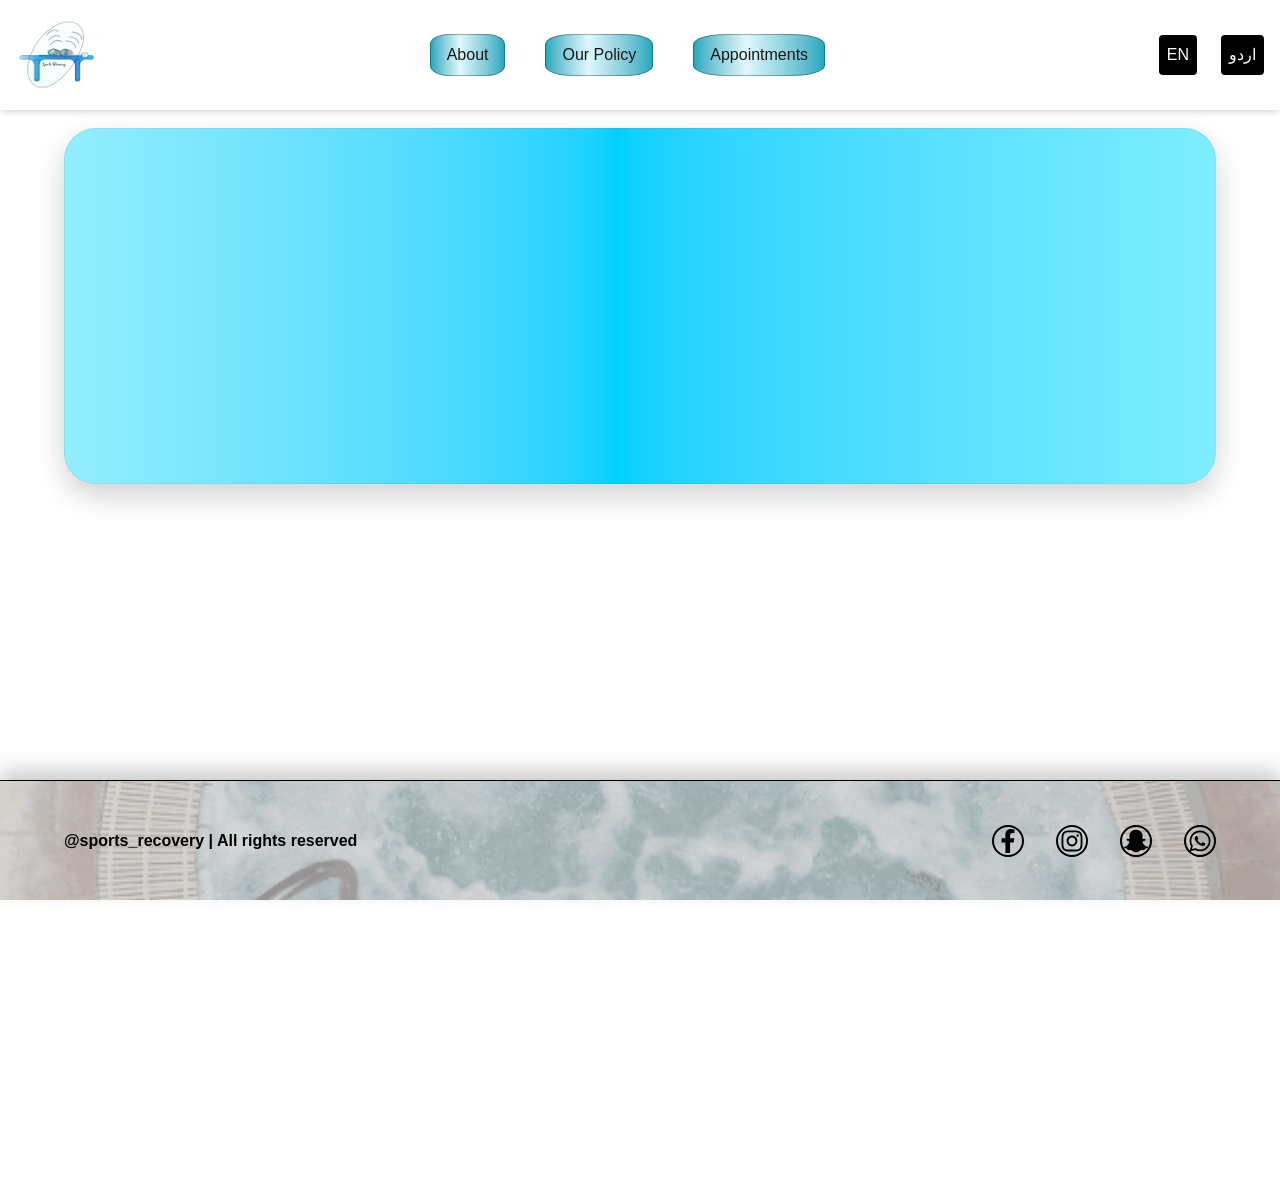
==== commit f23526cc: ".." ====
--- a/index.html
+++ b/index.html
@@ -1 +1 @@
-<!DOCTYPE html><html lang="en" class="geist_a71539c9-module__T19VSG__variable geist_mono_8d43a2aa-module__8Li5zG__variable h-full antialiased"><head><meta charSet="utf-8"/><meta name="viewport" content="width=device-width, initial-scale=1"/><link rel="preload" href="/_next/static/media/797e433ab948586e-s.p.0.q-h669a_dqa.woff2" as="font" crossorigin="" type="font/woff2"/><link rel="preload" href="/_next/static/media/caa3a2e1cccd8315-s.p.16t1db8_9y2o~.woff2" as="font" crossorigin="" type="font/woff2"/><link rel="preload" as="image" href="/videos/Hero.gif"/><link rel="preload" as="image" href="/videos/comfort-motto.gif"/><link rel="preload" as="image" href="/videos/health-motto.gif"/><link rel="preload" as="image" href="/videos/ambiance-motto.gif"/><link rel="preload" as="image" href="/images/Footer-Background.gif"/><link rel="stylesheet" href="/_next/static/chunks/0zc10zh1qe4pd.css" data-precedence="next"/><link rel="preload" as="script" fetchPriority="low" href="/_next/static/chunks/16i90eio_ss7o.js"/><script src="/_next/static/chunks/0dgq26a5_oy.a.js" async=""></script><script src="/_next/static/chunks/0h4bq73pogmtb.js" async=""></script><script src="/_next/static/chunks/0oui10gukf8nf.js" async=""></script><script src="/_next/static/chunks/turbopack-0_ehtgksd8h74.js" async=""></script><script src="/_next/static/chunks/0~93c7sw_vrw9.js" async=""></script><script src="/_next/static/chunks/0d3shmwh5_nmn.js" async=""></script><script src="/_next/static/chunks/14lf1j~mkk00a.js" async=""></script><script src="/_next/static/chunks/0qvvnoiw~7_-~.js" async=""></script><script src="/_next/static/chunks/0pw3qx-mtapco.js" async=""></script><meta name="next-size-adjust" content=""/><title>Sports Recovery | Home-Based Massage Service in Multan</title><meta name="description" content="Professional home-based massage service in Multan. Sports recovery, relaxation at international standards."/><meta name="keywords" content="massage Multan,home massage Multan,sports massage Multan,massage service Pakistan,home-based massage Multan,relaxation Multan,sports recovery Multan,home-based spa Multan"/><link rel="icon" href="/favicon.ico?favicon.0dt60q6q8aa7p.ico" sizes="1024x1024" type="image/x-icon"/><script src="/_next/static/chunks/03~yq9q893hmn.js" noModule=""></script></head><body class="min-h-full flex flex-col"><div hidden=""><!--$--><!--/$--></div><script type="application/ld+json">{"@context":"https://schema.org","@type":"LocalBusiness","name":"Sports Recovery","description":"Home based massage service in Multan","areaServed":"Multan","telephone":"+923030310585","url":"https://sportsrecovery58-cpu.github.io"}</script><nav class="md:block fixed top-0 left-0 w-full z-40 bg-white/30 backdrop-blur-md md:shadow-md h-fit" dir="ltr"><div class="flex md:justify-between items-center px-4 py-3"><div class="hidden md:block text-xl font-bold "><img alt="Logo" loading="lazy" width="80" height="80" decoding="async" data-nimg="1" style="color:transparent" src="/images/logo.png"/></div><section class="hidden md:flex items-center gap-10"><a class="hover:text-lg bg-gradient-to-r from-[#1CAABF] via-[#DFF9FD] via-[40%] to-[#1CAABF] px-4 py-2 rounded-[25%] backdrop-blur-md border border-black/30" href="/">About</a><a class="hover:text-lg bg-gradient-to-r from-[#1CAABF] via-[#DFF9FD] via-[40%] to-[#1CAABF] px-4 py-2 rounded-[25%] backdrop-blur-md border border-black/30" href="/policy">Our Policy</a><a class="hover:text-lg bg-gradient-to-r from-[#1CAABF] via-[#DFF9FD] via-[40%] to-[#1CAABF] px-4 py-2 rounded-[25%] backdrop-blur-md border border-black/30" href="/appointments">Appointments</a></section><section class="hidden md:flex items-center gap-6"><button class="hover:bg-yellow-500 bg-black text-white px-2 py-2 rounded">EN</button><button class="hover:bg-yellow-500 bg-black text-white px-2 py-2 rounded">اردو</button></section><button class="md:hidden z-40"><span class="block w-8 h-1 bg-black my-1 transition-all duration-300 ease-in-out "></span><span class="block w-8 h-1 bg-black my-1 transition-all duration-300 ease-in-out opacity-100"></span><span class="block w-8 h-1 bg-black my-1 transition-all duration-300 ease-in-out "></span></button><section class="md:hidden px-4 text-sm pb-4 flex  gap-4" style="margin-left:auto;margin-right:0"><button class="hover:bg-yellow-500 bg-black text-white px-2 py-2 rounded">EN</button><button class="hover:bg-yellow-500 bg-black text-white px-2 py-2 rounded">اردو</button></section><aside class="md:hidden fixed top-0 mt-20 left-auto right- w-64 min-h-screen bg-white/90 backdrop-blur-md z-50 transform transition-transform duration-300 ease-in-out -translate-x-full"><nav class="flex flex-col mt-20 px-6 gap-6 items-center"><div class="md:block text-xl font-bold "><img alt="Logo" loading="lazy" width="32" height="32" decoding="async" data-nimg="1" style="color:transparent" src="/images/logo.png"/></div><a class="hover:text-lg hover:point cursor-pointer text-center bg-gradient-to-r from-[#1CAABF] via-[#DFF9FD] via-[40%] to-[#1CAABF] px-4 py-2 rounded-[25%] backdrop-blur-md border border-black/30" href="/">About</a><a class="hover:text-lg hover:point cursor-pointer text-center bg-gradient-to-r from-[#1CAABF] via-[#DFF9FD] via-[40%] to-[#1CAABF] px-4 py-2 rounded-[25%] backdrop-blur-md border border-black/30" href="/policy">Our Policy</a><a class="hover:text-lg hover:point cursor-pointer text-center bg-gradient-to-r from-[#1CAABF] via-[#DFF9FD] via-[40%] to-[#1CAABF] px-4 py-2 rounded-[25%] backdrop-blur-md border border-black/30" href="/appointments">Appointments</a></nav></aside></div></nav><h1 class="sr-only">Home Based Massage Services in Multan | Sports Recovery</h1><h2 class="sr-only">Professional Sports Massage, Relaxation Therapy, and Recovery Services</h2><main class="min-h-screen flex flex-col md:mt-[128px] mt-[146px] pb-[108px]" dir="ltr"><section><h1 class="sr-only">Home Massage Services in Multan</h1><section class="max-w-6xl border border-black/5 rounded-[2rem] shadow-[0_12px_28px_rgba(0,0,0,0.18)] bg-white snap-start pt-4 pb-4 px-4 md:px-8  bg-gradient-to-r from-[#92EEFD] via-[#00D0FF] via-[48%] to-[#7DEEFF] rounded-4xl w-[95%] mr-auto ml-auto"><div class="max-w-10xl max-auto glass rounded-2xl grid md:grid-cols-2 gap-6 items-center" style="opacity:0;transform:translateX(-80px)"><section class="text-center md:text-left"><h2 class="text-sm md:text-xl font-semibold mb-4">At “Sports Recovery” We Strive to provide top-notch International standards compliant massage recovery sessions. providing professional massage service in Multan, helping clients relieve pain and recover faster.</h2></section><section class="w-[75vw] md:w-full mr-auto ml-auto border border-black/5 rounded-[2rem] shadow-[0_12px_28px_rgba(0,0,0,0.18)] bg-white snap-start rounted-2xl overflow-hidden"><section class="relative mr-auto ml-auto w-[75vw] md:w-full h-[220px] md:h-[320px] rounded-2xl overflow-hidden"><img src="/videos/Hero.gif" alt="Hero Image" class="w-full h-full object-fill"/></section></section></div></section><section class="mt-[18px] px-4 md:px-8 py-14 md:py-20"><div class="max-auto max-w-6xl grid gap-8 md:grid-cols-[220px_1fr] md:items-start mr-auto ml-auto"><div class="md:mt-[15vh] text-sm md:text-lg font-semibold mb-4&quot;" style="opacity:0;transform:translateX(-40px)"><h2 class="md:pl-8 text-sm md:text-xl font-semibold text-center underline underline-offset-4 italic">Our Three Anchors</h2></div><div class="overflow-visible snap-x snap-mandatory"><div class="flex flex-wrap justify-center gap-10 md:gap-8"><article class="relative flex-1 min-w-[150px] max-w-[220px] sm:min-w-[180px] sm:max-w-[250px] border border-black/5 rounded-[2rem] shadow-[0_12px_28px_rgba(0,0,0,0.18)] bg-white snap-start" style="opacity:0;transform:translateY(24px) scale(0.98)"><div class="relative aspect-[3/5] overflow-hidden rounded-[2rem] border border-black/5 shadow-[0_12px_28px_rgba(0,0,0,0.18)]"><img src="/videos/comfort-motto.gif" class="w-full h-full object-cover"/></div><div class="absolute -bottom-5 left-1/2 w-[72%] -translate-x-1/2 rounded-full bg-[#DFF9FD] px-5 py-2 text-center border border-black/5 shadow-sm"><span class="text-base md:text-xl font-medium">Comfort</span></div></article><article class="relative flex-1 min-w-[150px] max-w-[220px] sm:min-w-[180px] sm:max-w-[250px] border border-black/5 rounded-[2rem] shadow-[0_12px_28px_rgba(0,0,0,0.18)] bg-white snap-start" style="opacity:0;transform:translateY(24px) scale(0.98)"><div class="relative aspect-[3/5] overflow-hidden rounded-[2rem] border border-black/5 shadow-[0_12px_28px_rgba(0,0,0,0.18)]"><img src="/videos/health-motto.gif" class="w-full h-full object-cover"/></div><div class="absolute -bottom-5 left-1/2 w-[72%] -translate-x-1/2 rounded-full bg-[#DFF9FD] px-5 py-2 text-center border border-black/5 shadow-sm"><span class="text-base md:text-xl font-medium">Health</span></div></article><article class="relative flex-1 min-w-[150px] max-w-[220px] sm:min-w-[180px] sm:max-w-[250px] border border-black/5 rounded-[2rem] shadow-[0_12px_28px_rgba(0,0,0,0.18)] bg-white snap-start" style="opacity:0;transform:translateY(24px) scale(0.98)"><div class="relative aspect-[3/5] overflow-hidden rounded-[2rem] border border-black/5 shadow-[0_12px_28px_rgba(0,0,0,0.18)]"><img src="/videos/ambiance-motto.gif" class="w-full h-full object-cover"/></div><div class="absolute -bottom-5 left-1/2 w-[72%] -translate-x-1/2 rounded-full bg-[#DFF9FD] px-5 py-2 text-center border border-black/5 shadow-sm"><span class="text-base md:text-xl font-medium">Ambience</span></div></article></div></div></div></section></section></main><section class="sr-only"><p>Sports Recovery provides professional home based massage services in Multan, specializing in sports, relaxation massage, and recovery sessions. Our trained therapists ensure high-quality.</p></section><section class="sr-only"><p>We provide home based massage services to everyone from DHA Multan, Cantt Multan, Gulgasht Colony, Bosan Road, and all areas are welcome to our spa in Multan. Currently strict gender policy and only male therapists are available, but we are working on expanding our team. Book professional sports recovery massage at our place today.</p></section><!--$--><!--/$--><footer class="fixed bottom-0 left-0 w-full h-[90px] md:h-[120px] flex items-center justify-between px-6 md:px-16 overflow-hidden z-50 border-t border-black/100 shadow-[0_-10px_20px_rgba(0,0,0,0.2)]" dir="ltr"><img alt="Footer Background" decoding="async" data-nimg="fill" class="object-cover opacity-40" style="position:absolute;height:100%;width:100%;left:0;top:0;right:0;bottom:0;color:transparent" src="/images/Footer-Background.gif"/><div class="absolute top-0 left-0 w-full h-full bg-black/10"></div><div class="relative z-10 flex w-full items-center justify-between"><span class="text-black text-xs md:text-base font-bold">@sports_recovery | All rights reserved</span></div><div class="flex gap-6 md:gap-8 z-50"><a href="https://www.facebook.com/profile.php?id=61574394831012" target="_blank" rel="noopener noreferrer" class="transform transition-transform duration-200 hover:scale-150 rounded-full border-2 border-black p-0.5"><svg stroke="currentColor" fill="currentColor" stroke-width="0" viewBox="0 0 320 512" class="text-black w-5 h-5 md:w-6 md:h-6" height="1em" width="1em" xmlns="http://www.w3.org/2000/svg"><path d="M279.14 288l14.22-92.66h-88.91v-60.13c0-25.35 12.42-50.06 52.24-50.06h40.42V6.26S260.43 0 225.36 0c-73.22 0-121.08 44.38-121.08 124.72v70.62H22.89V288h81.39v224h100.17V288z"></path></svg></a><a href="https://www.instagram.com/sportsrecovery58" target="_blank" rel="noopener noreferrer" class="transform transition-transform duration-200 hover:scale-150 rounded-full border-2 border-black p-0.5"><svg stroke="currentColor" fill="currentColor" stroke-width="0" viewBox="0 0 448 512" class="text-black w-5 h-5 md:w-6 md:h-6" height="1em" width="1em" xmlns="http://www.w3.org/2000/svg"><path d="M224.1 141c-63.6 0-114.9 51.3-114.9 114.9s51.3 114.9 114.9 114.9S339 319.5 339 255.9 287.7 141 224.1 141zm0 189.6c-41.1 0-74.7-33.5-74.7-74.7s33.5-74.7 74.7-74.7 74.7 33.5 74.7 74.7-33.6 74.7-74.7 74.7zm146.4-194.3c0 14.9-12 26.8-26.8 26.8-14.9 0-26.8-12-26.8-26.8s12-26.8 26.8-26.8 26.8 12 26.8 26.8zm76.1 27.2c-1.7-35.9-9.9-67.7-36.2-93.9-26.2-26.2-58-34.4-93.9-36.2-37-2.1-147.9-2.1-184.9 0-35.8 1.7-67.6 9.9-93.9 36.1s-34.4 58-36.2 93.9c-2.1 37-2.1 147.9 0 184.9 1.7 35.9 9.9 67.7 36.2 93.9s58 34.4 93.9 36.2c37 2.1 147.9 2.1 184.9 0 35.9-1.7 67.7-9.9 93.9-36.2 26.2-26.2 34.4-58 36.2-93.9 2.1-37 2.1-147.8 0-184.8zM398.8 388c-7.8 19.6-22.9 34.7-42.6 42.6-29.5 11.7-99.5 9-132.1 9s-102.7 2.6-132.1-9c-19.6-7.8-34.7-22.9-42.6-42.6-11.7-29.5-9-99.5-9-132.1s-2.6-102.7 9-132.1c7.8-19.6 22.9-34.7 42.6-42.6 29.5-11.7 99.5-9 132.1-9s102.7-2.6 132.1 9c19.6 7.8 34.7 22.9 42.6 42.6 11.7 29.5 9 99.5 9 132.1s2.7 102.7-9 132.1z"></path></svg></a><a href="https://www.snapchat.com/add/sportsrecovery5" target="_blank" rel="noopener noreferrer" class="transform transition-transform duration-200 hover:scale-150 rounded-full border-2 border-black p-0.5"><svg stroke="currentColor" fill="currentColor" stroke-width="0" viewBox="0 0 512 512" class="text-black w-5 h-5 md:w-6 md:h-6" height="1em" width="1em" xmlns="http://www.w3.org/2000/svg"><path d="M510.846 392.673c-5.211 12.157-27.239 21.089-67.36 27.318-2.064 2.786-3.775 14.686-6.507 23.956-1.625 5.566-5.623 8.869-12.128 8.869l-.297-.005c-9.395 0-19.203-4.323-38.852-4.323-26.521 0-35.662 6.043-56.254 20.588-21.832 15.438-42.771 28.764-74.027 27.399-31.646 2.334-58.025-16.908-72.871-27.404-20.714-14.643-29.828-20.582-56.241-20.582-18.864 0-30.736 4.72-38.852 4.72-8.073 0-11.213-4.922-12.422-9.04-2.703-9.189-4.404-21.263-6.523-24.13-20.679-3.209-67.31-11.344-68.498-32.15a10.627 10.627 0 0 1 8.877-11.069c69.583-11.455 100.924-82.901 102.227-85.934.074-.176.155-.344.237-.515 3.713-7.537 4.544-13.849 2.463-18.753-5.05-11.896-26.872-16.164-36.053-19.796-23.715-9.366-27.015-20.128-25.612-27.504 2.437-12.836 21.725-20.735 33.002-15.453 8.919 4.181 16.843 6.297 23.547 6.297 5.022 0 8.212-1.204 9.96-2.171-2.043-35.936-7.101-87.29 5.687-115.969C158.122 21.304 229.705 15.42 250.826 15.42c.944 0 9.141-.089 10.11-.089 52.148 0 102.254 26.78 126.723 81.643 12.777 28.65 7.749 79.792 5.695 116.009 1.582.872 4.357 1.942 8.599 2.139 6.397-.286 13.815-2.389 22.069-6.257 6.085-2.846 14.406-2.461 20.48.058l.029.01c9.476 3.385 15.439 10.215 15.589 17.87.184 9.747-8.522 18.165-25.878 25.018-2.118.835-4.694 1.655-7.434 2.525-9.797 3.106-24.6 7.805-28.616 17.271-2.079 4.904-1.256 11.211 2.46 18.748.087.168.166.342.239.515 1.301 3.03 32.615 74.46 102.23 85.934 6.427 1.058 11.163 7.877 7.725 15.859z"></path></svg></a><a href="https://wa.me/923030310585?text=Hello%20I%20want%20to%20inquire" target="_blank" rel="noopener noreferrer" class="transform transition-transform duration-200 hover:scale-150 rounded-full border-2 border-black p-0.5"><svg stroke="currentColor" fill="currentColor" stroke-width="0" viewBox="0 0 448 512" class="text-black w-5 h-5 md:w-6 md:h-6" height="1em" width="1em" xmlns="http://www.w3.org/2000/svg"><path d="M380.9 97.1C339 55.1 283.2 32 223.9 32c-122.4 0-222 99.6-222 222 0 39.1 10.2 77.3 29.6 111L0 480l117.7-30.9c32.4 17.7 68.9 27 106.1 27h.1c122.3 0 224.1-99.6 224.1-222 0-59.3-25.2-115-67.1-157zm-157 341.6c-33.2 0-65.7-8.9-94-25.7l-6.7-4-69.8 18.3L72 359.2l-4.4-7c-18.5-29.4-28.2-63.3-28.2-98.2 0-101.7 82.8-184.5 184.6-184.5 49.3 0 95.6 19.2 130.4 54.1 34.8 34.9 56.2 81.2 56.1 130.5 0 101.8-84.9 184.6-186.6 184.6zm101.2-138.2c-5.5-2.8-32.8-16.2-37.9-18-5.1-1.9-8.8-2.8-12.5 2.8-3.7 5.6-14.3 18-17.6 21.8-3.2 3.7-6.5 4.2-12 1.4-32.6-16.3-54-29.1-75.5-66-5.7-9.8 5.7-9.1 16.3-30.3 1.8-3.7.9-6.9-.5-9.7-1.4-2.8-12.5-30.1-17.1-41.2-4.5-10.8-9.1-9.3-12.5-9.5-3.2-.2-6.9-.2-10.6-.2-3.7 0-9.7 1.4-14.8 6.9-5.1 5.6-19.4 19-19.4 46.3 0 27.3 19.9 53.7 22.6 57.4 2.8 3.7 39.1 59.7 94.8 83.8 35.2 15.2 49 16.5 66.6 13.9 10.7-1.6 32.8-13.4 37.4-26.4 4.6-13 4.6-24.1 3.2-26.4-1.3-2.5-5-3.9-10.5-6.6z"></path></svg></a></div></footer><script src="/_next/static/chunks/16i90eio_ss7o.js" id="_R_" async=""></script><script>(self.__next_f=self.__next_f||[]).push([0])</script><script>self.__next_f.push([1,"1:\"$Sreact.fragment\"\n2:I[83773,[\"/_next/static/chunks/0~93c7sw_vrw9.js\",\"/_next/static/chunks/0d3shmwh5_nmn.js\",\"/_next/static/chunks/14lf1j~mkk00a.js\",\"/_next/static/chunks/0qvvnoiw~7_-~.js\"],\"LanguageProvider\"]\n3:I[82791,[\"/_next/static/chunks/0~93c7sw_vrw9.js\",\"/_next/static/chunks/0d3shmwh5_nmn.js\",\"/_next/static/chunks/14lf1j~mkk00a.js\",\"/_next/static/chunks/0qvvnoiw~7_-~.js\"],\"default\"]\n4:I[39756,[\"/_next/static/chunks/0~93c7sw_vrw9.js\",\"/_next/static/chunks/0d3shmwh5_nmn.js\",\"/_next/static/chunks/14lf1j~mkk00a.js\",\"/_next/static/chunks/0qvvnoiw~7_-~.js\"],\"default\"]\n5:I[37457,[\"/_next/static/chunks/0~93c7sw_vrw9.js\",\"/_next/static/chunks/0d3shmwh5_nmn.js\",\"/_next/static/chunks/14lf1j~mkk00a.js\",\"/_next/static/chunks/0qvvnoiw~7_-~.js\"],\"default\"]\n6:I[58897,[\"/_next/static/chunks/0~93c7sw_vrw9.js\",\"/_next/static/chunks/0d3shmwh5_nmn.js\",\"/_next/static/chunks/14lf1j~mkk00a.js\",\"/_next/static/chunks/0qvvnoiw~7_-~.js\"],\"default\"]\n7:I[47257,[\"/_next/static/chunks/0~93c7sw_vrw9.js\",\"/_next/static/chunks/0d3shmwh5_nmn.js\",\"/_next/static/chunks/14lf1j~mkk00a.js\",\"/_next/static/chunks/0qvvnoiw~7_-~.js\"],\"ClientPageRoot\"]\n8:I[52683,[\"/_next/static/chunks/0~93c7sw_vrw9.js\",\"/_next/static/chunks/0d3shmwh5_nmn.js\",\"/_next/static/chunks/14lf1j~mkk00a.js\",\"/_next/static/chunks/0qvvnoiw~7_-~.js\",\"/_next/static/chunks/0pw3qx-mtapco.js\"],\"default\"]\nb:I[97367,[\"/_next/static/chunks/0~93c7sw_vrw9.js\",\"/_next/static/chunks/0d3shmwh5_nmn.js\",\"/_next/static/chunks/14lf1j~mkk00a.js\",\"/_next/static/chunks/0qvvnoiw~7_-~.js\"],\"OutletBoundary\"]\nc:\"$Sreact.suspense\"\ne:I[97367,[\"/_next/static/chunks/0~93c7sw_vrw9.js\",\"/_next/static/chunks/0d3shmwh5_nmn.js\",\"/_next/static/chunks/14lf1j~mkk00a.js\",\"/_next/static/chunks/0qvvnoiw~7_-~.js\"],\"ViewportBoundary\"]\n10:I[97367,[\"/_next/static/chunks/0~93c7sw_vrw9.js\",\"/_next/static/chunks/0d3shmwh5_nmn.js\",\"/_next/static/chunks/14lf1j~mkk00a.js\",\"/_next/static/chunks/0qvvnoiw~7_-~.js\"],\"MetadataBoundary\"]\n12:I[68027,[\"/_next/static/chunks/0~93c7sw_vrw9.js\",\"/_next/static/chunks/0d3shmwh5_nmn.js\",\"/_next/static/chunks/14lf1j~mkk00a.js\",\"/_next/static/chunks/0qvvnoiw~7_-~.js\"],\"default\",1]\n:HL[\"/_next/static/chunks/0zc10zh1qe4pd.css\",\"style\"]\n:HL[\"/_next/static/media/797e433ab948586e-s.p.0.q-h669a_dqa.woff2\",\"font\",{\"crossOrigin\":\"\",\"type\":\"font/woff2\"}]\n:HL[\"/_next/static/media/caa3a2e1cccd8315-s.p.16t1db8_9y2o~.woff2\",\"font\",{\"crossOrigin\":\"\",\"type\":\"font/woff2\"}]\n"])</script><script>self.__next_f.push([1,"0:{\"P\":null,\"c\":[\"\",\"\"],\"q\":\"\",\"i\":false,\"f\":[[[\"\",{\"children\":[\"__PAGE__\",{}]},\"$undefined\",\"$undefined\",16],[[\"$\",\"$1\",\"c\",{\"children\":[[[\"$\",\"link\",\"0\",{\"rel\":\"stylesheet\",\"href\":\"/_next/static/chunks/0zc10zh1qe4pd.css\",\"precedence\":\"next\",\"crossOrigin\":\"$undefined\",\"nonce\":\"$undefined\"}],[\"$\",\"script\",\"script-0\",{\"src\":\"/_next/static/chunks/0~93c7sw_vrw9.js\",\"async\":true,\"nonce\":\"$undefined\"}],[\"$\",\"script\",\"script-1\",{\"src\":\"/_next/static/chunks/0d3shmwh5_nmn.js\",\"async\":true,\"nonce\":\"$undefined\"}],[\"$\",\"script\",\"script-2\",{\"src\":\"/_next/static/chunks/14lf1j~mkk00a.js\",\"async\":true,\"nonce\":\"$undefined\"}],[\"$\",\"script\",\"script-3\",{\"src\":\"/_next/static/chunks/0qvvnoiw~7_-~.js\",\"async\":true,\"nonce\":\"$undefined\"}]],[\"$\",\"html\",null,{\"lang\":\"en\",\"className\":\"geist_a71539c9-module__T19VSG__variable geist_mono_8d43a2aa-module__8Li5zG__variable h-full antialiased\",\"children\":[\"$\",\"body\",null,{\"className\":\"min-h-full flex flex-col\",\"children\":[[\"$\",\"script\",null,{\"type\":\"application/ld+json\",\"dangerouslySetInnerHTML\":{\"__html\":\"{\\\"@context\\\":\\\"https://schema.org\\\",\\\"@type\\\":\\\"LocalBusiness\\\",\\\"name\\\":\\\"Sports Recovery\\\",\\\"description\\\":\\\"Home based massage service in Multan\\\",\\\"areaServed\\\":\\\"Multan\\\",\\\"telephone\\\":\\\"+923030310585\\\",\\\"url\\\":\\\"https://sportsrecovery58-cpu.github.io\\\"}\"}}],[\"$\",\"$L2\",null,{\"children\":[[\"$\",\"$L3\",null,{}],[\"$\",\"$L4\",null,{\"parallelRouterKey\":\"children\",\"error\":\"$undefined\",\"errorStyles\":\"$undefined\",\"errorScripts\":\"$undefined\",\"template\":[\"$\",\"$L5\",null,{}],\"templateStyles\":\"$undefined\",\"templateScripts\":\"$undefined\",\"notFound\":[[[\"$\",\"title\",null,{\"children\":\"404: This page could not be found.\"}],[\"$\",\"div\",null,{\"style\":{\"fontFamily\":\"system-ui,\\\"Segoe UI\\\",Roboto,Helvetica,Arial,sans-serif,\\\"Apple Color Emoji\\\",\\\"Segoe UI Emoji\\\"\",\"height\":\"100vh\",\"textAlign\":\"center\",\"display\":\"flex\",\"flexDirection\":\"column\",\"alignItems\":\"center\",\"justifyContent\":\"center\"},\"children\":[\"$\",\"div\",null,{\"children\":[[\"$\",\"style\",null,{\"dangerouslySetInnerHTML\":{\"__html\":\"body{color:#000;background:#fff;margin:0}.next-error-h1{border-right:1px solid rgba(0,0,0,.3)}@media (prefers-color-scheme:dark){body{color:#fff;background:#000}.next-error-h1{border-right:1px solid rgba(255,255,255,.3)}}\"}}],[\"$\",\"h1\",null,{\"className\":\"next-error-h1\",\"style\":{\"display\":\"inline-block\",\"margin\":\"0 20px 0 0\",\"padding\":\"0 23px 0 0\",\"fontSize\":24,\"fontWeight\":500,\"verticalAlign\":\"top\",\"lineHeight\":\"49px\"},\"children\":404}],[\"$\",\"div\",null,{\"style\":{\"display\":\"inline-block\"},\"children\":[\"$\",\"h2\",null,{\"style\":{\"fontSize\":14,\"fontWeight\":400,\"lineHeight\":\"49px\",\"margin\":0},\"children\":\"This page could not be found.\"}]}]]}]}]],[]],\"forbidden\":\"$undefined\",\"unauthorized\":\"$undefined\"}],[\"$\",\"$L6\",null,{}]]}]]}]}]]}],{\"children\":[[\"$\",\"$1\",\"c\",{\"children\":[[\"$\",\"$L7\",null,{\"Component\":\"$8\",\"serverProvidedParams\":{\"searchParams\":{},\"params\":{},\"promises\":[\"$@9\",\"$@a\"]}}],[[\"$\",\"script\",\"script-0\",{\"src\":\"/_next/static/chunks/0pw3qx-mtapco.js\",\"async\":true,\"nonce\":\"$undefined\"}]],[\"$\",\"$Lb\",null,{\"children\":[\"$\",\"$c\",null,{\"name\":\"Next.MetadataOutlet\",\"children\":\"$@d\"}]}]]}],{},null,false,null]},null,false,null],[\"$\",\"$1\",\"h\",{\"children\":[null,[\"$\",\"$Le\",null,{\"children\":\"$Lf\"}],[\"$\",\"div\",null,{\"hidden\":true,\"children\":[\"$\",\"$L10\",null,{\"children\":[\"$\",\"$c\",null,{\"name\":\"Next.Metadata\",\"children\":\"$L11\"}]}]}],[\"$\",\"meta\",null,{\"name\":\"next-size-adjust\",\"content\":\"\"}]]}],false]],\"m\":\"$undefined\",\"G\":[\"$12\",[[\"$\",\"link\",\"0\",{\"rel\":\"stylesheet\",\"href\":\"/_next/static/chunks/0zc10zh1qe4pd.css\",\"precedence\":\"next\",\"crossOrigin\":\"$undefined\",\"nonce\":\"$undefined\"}]]],\"S\":true,\"h\":null,\"s\":\"$undefined\",\"l\":\"$undefined\",\"p\":\"$undefined\",\"d\":\"$undefined\",\"b\":\"nO-v2bxOcg-zxFZ68XGJo\"}\n"])</script><script>self.__next_f.push([1,"9:{}\na:\"$0:f:0:1:1:children:0:props:children:0:props:serverProvidedParams:params\"\n"])</script><script>self.__next_f.push([1,"f:[[\"$\",\"meta\",\"0\",{\"charSet\":\"utf-8\"}],[\"$\",\"meta\",\"1\",{\"name\":\"viewport\",\"content\":\"width=device-width, initial-scale=1\"}]]\n"])</script><script>self.__next_f.push([1,"13:I[27201,[\"/_next/static/chunks/0~93c7sw_vrw9.js\",\"/_next/static/chunks/0d3shmwh5_nmn.js\",\"/_next/static/chunks/14lf1j~mkk00a.js\",\"/_next/static/chunks/0qvvnoiw~7_-~.js\"],\"IconMark\"]\nd:null\n11:[[\"$\",\"title\",\"0\",{\"children\":\"Sports Recovery | Home-Based Massage Service in Multan\"}],[\"$\",\"meta\",\"1\",{\"name\":\"description\",\"content\":\"Professional home-based massage service in Multan. Sports recovery, relaxation at international standards.\"}],[\"$\",\"meta\",\"2\",{\"name\":\"keywords\",\"content\":\"massage Multan,home massage Multan,sports massage Multan,massage service Pakistan,home-based massage Multan,relaxation Multan,sports recovery Multan,home-based spa Multan\"}],[\"$\",\"link\",\"3\",{\"rel\":\"icon\",\"href\":\"/favicon.ico?favicon.0dt60q6q8aa7p.ico\",\"sizes\":\"1024x1024\",\"type\":\"image/x-icon\"}],[\"$\",\"$L13\",\"4\",{}]]\n"])</script></body></html>+<!DOCTYPE html><html lang="en" class="geist_a71539c9-module__T19VSG__variable geist_mono_8d43a2aa-module__8Li5zG__variable h-full antialiased"><head><meta charSet="utf-8"/><meta name="viewport" content="width=device-width, initial-scale=1"/><link rel="preload" href="/_next/static/media/797e433ab948586e-s.p.0.q-h669a_dqa.woff2" as="font" crossorigin="" type="font/woff2"/><link rel="preload" href="/_next/static/media/caa3a2e1cccd8315-s.p.16t1db8_9y2o~.woff2" as="font" crossorigin="" type="font/woff2"/><link rel="preload" as="image" href="/videos/Hero.gif"/><link rel="preload" as="image" href="/videos/comfort-motto.gif"/><link rel="preload" as="image" href="/videos/health-motto.gif"/><link rel="preload" as="image" href="/videos/ambiance-motto.gif"/><link rel="preload" as="image" href="/images/Footer-Background.gif"/><link rel="stylesheet" href="/_next/static/chunks/0d99gzafrk-g2.css" data-precedence="next"/><link rel="preload" as="script" fetchPriority="low" href="/_next/static/chunks/16i90eio_ss7o.js"/><script src="/_next/static/chunks/0dgq26a5_oy.a.js" async=""></script><script src="/_next/static/chunks/0h4bq73pogmtb.js" async=""></script><script src="/_next/static/chunks/0oui10gukf8nf.js" async=""></script><script src="/_next/static/chunks/turbopack-0_ehtgksd8h74.js" async=""></script><script src="/_next/static/chunks/0~93c7sw_vrw9.js" async=""></script><script src="/_next/static/chunks/0d3shmwh5_nmn.js" async=""></script><script src="/_next/static/chunks/14lf1j~mkk00a.js" async=""></script><script src="/_next/static/chunks/0qvvnoiw~7_-~.js" async=""></script><script src="/_next/static/chunks/0pw3qx-mtapco.js" async=""></script><meta name="next-size-adjust" content=""/><title>Sports Recovery | Home-Based Massage Service in Multan</title><meta name="description" content="Professional home-based massage service in Multan. Sports recovery, relaxation at international standards."/><meta name="keywords" content="massage Multan,home massage Multan,sports massage Multan,massage service Pakistan,home-based massage Multan,relaxation Multan,sports recovery Multan,home-based spa Multan"/><link rel="icon" href="/favicon.ico?favicon.0dt60q6q8aa7p.ico" sizes="1024x1024" type="image/x-icon"/><script src="/_next/static/chunks/03~yq9q893hmn.js" noModule=""></script></head><body class="min-h-full flex flex-col"><div hidden=""><!--$--><!--/$--></div><script type="application/ld+json">{"@context":"https://schema.org","@type":"LocalBusiness","name":"Sports Recovery","description":"Home based massage service in Multan","areaServed":"Multan","telephone":"+923030310585","url":"https://sportsrecovery58-cpu.github.io"}</script><nav class="md:block fixed top-0 left-0 w-full z-40 bg-white/30 backdrop-blur-md md:shadow-md h-fit" dir="ltr"><div class="flex md:justify-between items-center px-4 py-3"><div class="hidden md:block text-xl font-bold "><img alt="Logo" loading="lazy" width="80" height="80" decoding="async" data-nimg="1" style="color:transparent" src="/images/logo.png"/></div><section class="hidden md:flex items-center gap-10"><a class="hover:text-lg bg-gradient-to-r from-[#1CAABF] via-[#DFF9FD] via-[40%] to-[#1CAABF] px-4 py-2 rounded-[25%] backdrop-blur-md border border-black/30" href="/">About</a><a class="hover:text-lg bg-gradient-to-r from-[#1CAABF] via-[#DFF9FD] via-[40%] to-[#1CAABF] px-4 py-2 rounded-[25%] backdrop-blur-md border border-black/30" href="/policy">Our Policy</a><a class="hover:text-lg bg-gradient-to-r from-[#1CAABF] via-[#DFF9FD] via-[40%] to-[#1CAABF] px-4 py-2 rounded-[25%] backdrop-blur-md border border-black/30" href="/appointments">Appointments</a></section><section class="hidden md:flex items-center gap-6"><button class="hover:bg-yellow-500 bg-black text-white px-2 py-2 rounded">EN</button><button class="hover:bg-yellow-500 bg-black text-white px-2 py-2 rounded">اردو</button></section><button class="md:hidden z-40"><span class="block w-8 h-1 bg-black my-1 transition-all duration-300 ease-in-out "></span><span class="block w-8 h-1 bg-black my-1 transition-all duration-300 ease-in-out opacity-100"></span><span class="block w-8 h-1 bg-black my-1 transition-all duration-300 ease-in-out "></span></button><section class="md:hidden px-4 text-sm pb-4 flex  gap-4" style="margin-left:auto;margin-right:0"><button class="hover:bg-yellow-500 bg-black text-white px-2 py-2 rounded">EN</button><button class="hover:bg-yellow-500 bg-black text-white px-2 py-2 rounded">اردو</button></section><aside class="md:hidden fixed top-0 mt-20 left-auto right- w-64 min-h-screen bg-white/90 backdrop-blur-md z-50 transform transition-transform duration-300 ease-in-out -translate-x-full"><nav class="flex flex-col mt-20 px-6 gap-6 items-center"><div class="md:block text-xl font-bold "><img alt="Logo" loading="lazy" width="32" height="32" decoding="async" data-nimg="1" style="color:transparent" src="/images/logo.png"/></div><a class="hover:text-lg hover:point cursor-pointer text-center bg-gradient-to-r from-[#1CAABF] via-[#DFF9FD] via-[40%] to-[#1CAABF] px-4 py-2 rounded-[25%] backdrop-blur-md border border-black/30" href="/">About</a><a class="hover:text-lg hover:point cursor-pointer text-center bg-gradient-to-r from-[#1CAABF] via-[#DFF9FD] via-[40%] to-[#1CAABF] px-4 py-2 rounded-[25%] backdrop-blur-md border border-black/30" href="/policy">Our Policy</a><a class="hover:text-lg hover:point cursor-pointer text-center bg-gradient-to-r from-[#1CAABF] via-[#DFF9FD] via-[40%] to-[#1CAABF] px-4 py-2 rounded-[25%] backdrop-blur-md border border-black/30" href="/appointments">Appointments</a></nav></aside></div></nav><h1 class="sr-only">Home Based Massage Services in Multan | Sports Recovery</h1><h2 class="sr-only">Professional Sports Massage, Relaxation Therapy, and Recovery Services</h2><main class="min-h-screen flex flex-col md:mt-[128px] mt-[146px] pb-[108px]" dir="ltr"><section><h1 class="sr-only">Home Massage Services in Multan</h1><section class="max-w-6xl border border-black/5 rounded-[2rem] shadow-[0_12px_28px_rgba(0,0,0,0.18)] bg-white snap-start pt-4 pb-4 px-4 md:px-8  bg-gradient-to-r from-[#92EEFD] via-[#00D0FF] via-[48%] to-[#7DEEFF] rounded-4xl w-[95%] mr-auto ml-auto"><div class="max-w-10xl max-auto glass rounded-2xl grid md:grid-cols-2 gap-6 items-center" style="opacity:0;transform:translateX(-80px)"><section class="text-center md:text-left"><h2 class="text-sm md:text-xl font-semibold mb-4">At “Sports Recovery” We Strive to provide top-notch International standards compliant massage recovery sessions. providing professional massage service in Multan, helping clients relieve pain and recover faster.</h2></section><section class="w-[75vw] md:w-full mr-auto ml-auto border border-black/5 rounded-[2rem] shadow-[0_12px_28px_rgba(0,0,0,0.18)] bg-white snap-start rounted-2xl overflow-hidden"><section class="relative mr-auto ml-auto w-[75vw] md:w-full h-[220px] md:h-[320px] rounded-2xl overflow-hidden"><img src="/videos/Hero.gif" alt="Hero Image" class="w-full h-full object-fill"/></section></section></div></section><section class="mt-[18px] px-4 md:px-8 py-14 md:py-20"><div class="max-auto max-w-6xl grid gap-8 md:grid-cols-[220px_1fr] md:items-start mr-auto ml-auto"><div class="md:mt-[15vh] text-sm md:text-lg font-semibold mb-4&quot;" style="opacity:0;transform:translateX(-40px)"><h2 class="md:pl-8 text-sm md:text-xl font-semibold text-center underline underline-offset-4 italic">Our Three Anchors</h2></div><div class="overflow-visible snap-x snap-mandatory"><div class="flex flex-wrap justify-center gap-10 md:gap-8"><article class="relative flex-1 min-w-[150px] max-w-[220px] sm:min-w-[180px] sm:max-w-[250px] border border-black/5 rounded-[2rem] shadow-[0_12px_28px_rgba(0,0,0,0.18)] bg-white snap-start" style="opacity:0;transform:translateY(24px) scale(0.98)"><div class="relative aspect-[3/5] overflow-hidden rounded-[2rem] border border-black/5 shadow-[0_12px_28px_rgba(0,0,0,0.18)]"><img src="/videos/comfort-motto.gif" class="w-full h-full object-cover"/></div><div class="absolute -bottom-5 left-1/2 w-[72%] -translate-x-1/2 rounded-full bg-[#DFF9FD] px-5 py-2 text-center border border-black/5 shadow-sm"><span class="text-base md:text-xl font-medium">Comfort</span></div></article><article class="relative flex-1 min-w-[150px] max-w-[220px] sm:min-w-[180px] sm:max-w-[250px] border border-black/5 rounded-[2rem] shadow-[0_12px_28px_rgba(0,0,0,0.18)] bg-white snap-start" style="opacity:0;transform:translateY(24px) scale(0.98)"><div class="relative aspect-[3/5] overflow-hidden rounded-[2rem] border border-black/5 shadow-[0_12px_28px_rgba(0,0,0,0.18)]"><img src="/videos/health-motto.gif" class="w-full h-full object-cover"/></div><div class="absolute -bottom-5 left-1/2 w-[72%] -translate-x-1/2 rounded-full bg-[#DFF9FD] px-5 py-2 text-center border border-black/5 shadow-sm"><span class="text-base md:text-xl font-medium">Health</span></div></article><article class="relative flex-1 min-w-[150px] max-w-[220px] sm:min-w-[180px] sm:max-w-[250px] border border-black/5 rounded-[2rem] shadow-[0_12px_28px_rgba(0,0,0,0.18)] bg-white snap-start" style="opacity:0;transform:translateY(24px) scale(0.98)"><div class="relative aspect-[3/5] overflow-hidden rounded-[2rem] border border-black/5 shadow-[0_12px_28px_rgba(0,0,0,0.18)]"><img src="/videos/ambiance-motto.gif" class="w-full h-full object-cover"/></div><div class="absolute -bottom-5 left-1/2 w-[72%] -translate-x-1/2 rounded-full bg-[#DFF9FD] px-5 py-2 text-center border border-black/5 shadow-sm"><span class="text-base md:text-xl font-medium">Ambience</span></div></article></div></div></div></section></section></main><section class="sr-only"><p>Sports Recovery provides professional home based massage services in Multan, specializing in sports, relaxation massage, and recovery sessions. Our trained therapists ensure high-quality.</p></section><section class="sr-only"><p>We provide home based massage services to everyone from DHA Multan, Cantt Multan, Gulgasht Colony, Bosan Road, and all areas are welcome to our spa in Multan. Currently strict gender policy and only male therapists are available, but we are working on expanding our team. Book professional sports recovery massage at our place today.</p></section><!--$--><!--/$--><footer class="fixed bottom-0 left-0 w-full h-[90px] md:h-[120px] flex items-center justify-between px-6 md:px-16 overflow-hidden z-50 border-t border-black/100 shadow-[0_-10px_20px_rgba(0,0,0,0.2)]" dir="ltr"><img alt="Footer Background" decoding="async" data-nimg="fill" class="object-cover opacity-40" style="position:absolute;height:100%;width:100%;left:0;top:0;right:0;bottom:0;color:transparent" src="/images/Footer-Background.gif"/><div class="absolute top-0 left-0 w-full h-full bg-black/10"></div><div class="relative z-10 flex w-full items-center justify-between"><span class="text-black text-xs md:text-base font-bold">@sports_recovery | All rights reserved</span></div><div class="flex gap-6 md:gap-8 z-50"><a href="https://www.facebook.com/profile.php?id=61574394831012" target="_blank" rel="noopener noreferrer" class="transform transition-transform duration-200 hover:scale-150 rounded-full border-2 border-black p-0.5"><svg stroke="currentColor" fill="currentColor" stroke-width="0" viewBox="0 0 320 512" class="text-black w-5 h-5 md:w-6 md:h-6" height="1em" width="1em" xmlns="http://www.w3.org/2000/svg"><path d="M279.14 288l14.22-92.66h-88.91v-60.13c0-25.35 12.42-50.06 52.24-50.06h40.42V6.26S260.43 0 225.36 0c-73.22 0-121.08 44.38-121.08 124.72v70.62H22.89V288h81.39v224h100.17V288z"></path></svg></a><a href="https://www.instagram.com/sportsrecovery58" target="_blank" rel="noopener noreferrer" class="transform transition-transform duration-200 hover:scale-150 rounded-full border-2 border-black p-0.5"><svg stroke="currentColor" fill="currentColor" stroke-width="0" viewBox="0 0 448 512" class="text-black w-5 h-5 md:w-6 md:h-6" height="1em" width="1em" xmlns="http://www.w3.org/2000/svg"><path d="M224.1 141c-63.6 0-114.9 51.3-114.9 114.9s51.3 114.9 114.9 114.9S339 319.5 339 255.9 287.7 141 224.1 141zm0 189.6c-41.1 0-74.7-33.5-74.7-74.7s33.5-74.7 74.7-74.7 74.7 33.5 74.7 74.7-33.6 74.7-74.7 74.7zm146.4-194.3c0 14.9-12 26.8-26.8 26.8-14.9 0-26.8-12-26.8-26.8s12-26.8 26.8-26.8 26.8 12 26.8 26.8zm76.1 27.2c-1.7-35.9-9.9-67.7-36.2-93.9-26.2-26.2-58-34.4-93.9-36.2-37-2.1-147.9-2.1-184.9 0-35.8 1.7-67.6 9.9-93.9 36.1s-34.4 58-36.2 93.9c-2.1 37-2.1 147.9 0 184.9 1.7 35.9 9.9 67.7 36.2 93.9s58 34.4 93.9 36.2c37 2.1 147.9 2.1 184.9 0 35.9-1.7 67.7-9.9 93.9-36.2 26.2-26.2 34.4-58 36.2-93.9 2.1-37 2.1-147.8 0-184.8zM398.8 388c-7.8 19.6-22.9 34.7-42.6 42.6-29.5 11.7-99.5 9-132.1 9s-102.7 2.6-132.1-9c-19.6-7.8-34.7-22.9-42.6-42.6-11.7-29.5-9-99.5-9-132.1s-2.6-102.7 9-132.1c7.8-19.6 22.9-34.7 42.6-42.6 29.5-11.7 99.5-9 132.1-9s102.7-2.6 132.1 9c19.6 7.8 34.7 22.9 42.6 42.6 11.7 29.5 9 99.5 9 132.1s2.7 102.7-9 132.1z"></path></svg></a><a href="https://www.snapchat.com/add/sportsrecovery5" target="_blank" rel="noopener noreferrer" class="transform transition-transform duration-200 hover:scale-150 rounded-full border-2 border-black p-0.5"><svg stroke="currentColor" fill="currentColor" stroke-width="0" viewBox="0 0 512 512" class="text-black w-5 h-5 md:w-6 md:h-6" height="1em" width="1em" xmlns="http://www.w3.org/2000/svg"><path d="M510.846 392.673c-5.211 12.157-27.239 21.089-67.36 27.318-2.064 2.786-3.775 14.686-6.507 23.956-1.625 5.566-5.623 8.869-12.128 8.869l-.297-.005c-9.395 0-19.203-4.323-38.852-4.323-26.521 0-35.662 6.043-56.254 20.588-21.832 15.438-42.771 28.764-74.027 27.399-31.646 2.334-58.025-16.908-72.871-27.404-20.714-14.643-29.828-20.582-56.241-20.582-18.864 0-30.736 4.72-38.852 4.72-8.073 0-11.213-4.922-12.422-9.04-2.703-9.189-4.404-21.263-6.523-24.13-20.679-3.209-67.31-11.344-68.498-32.15a10.627 10.627 0 0 1 8.877-11.069c69.583-11.455 100.924-82.901 102.227-85.934.074-.176.155-.344.237-.515 3.713-7.537 4.544-13.849 2.463-18.753-5.05-11.896-26.872-16.164-36.053-19.796-23.715-9.366-27.015-20.128-25.612-27.504 2.437-12.836 21.725-20.735 33.002-15.453 8.919 4.181 16.843 6.297 23.547 6.297 5.022 0 8.212-1.204 9.96-2.171-2.043-35.936-7.101-87.29 5.687-115.969C158.122 21.304 229.705 15.42 250.826 15.42c.944 0 9.141-.089 10.11-.089 52.148 0 102.254 26.78 126.723 81.643 12.777 28.65 7.749 79.792 5.695 116.009 1.582.872 4.357 1.942 8.599 2.139 6.397-.286 13.815-2.389 22.069-6.257 6.085-2.846 14.406-2.461 20.48.058l.029.01c9.476 3.385 15.439 10.215 15.589 17.87.184 9.747-8.522 18.165-25.878 25.018-2.118.835-4.694 1.655-7.434 2.525-9.797 3.106-24.6 7.805-28.616 17.271-2.079 4.904-1.256 11.211 2.46 18.748.087.168.166.342.239.515 1.301 3.03 32.615 74.46 102.23 85.934 6.427 1.058 11.163 7.877 7.725 15.859z"></path></svg></a><a href="https://wa.me/923030310585?text=Hello%20I%20want%20to%20inquire" target="_blank" rel="noopener noreferrer" class="transform transition-transform duration-200 hover:scale-150 rounded-full border-2 border-black p-0.5"><svg stroke="currentColor" fill="currentColor" stroke-width="0" viewBox="0 0 448 512" class="text-black w-5 h-5 md:w-6 md:h-6" height="1em" width="1em" xmlns="http://www.w3.org/2000/svg"><path d="M380.9 97.1C339 55.1 283.2 32 223.9 32c-122.4 0-222 99.6-222 222 0 39.1 10.2 77.3 29.6 111L0 480l117.7-30.9c32.4 17.7 68.9 27 106.1 27h.1c122.3 0 224.1-99.6 224.1-222 0-59.3-25.2-115-67.1-157zm-157 341.6c-33.2 0-65.7-8.9-94-25.7l-6.7-4-69.8 18.3L72 359.2l-4.4-7c-18.5-29.4-28.2-63.3-28.2-98.2 0-101.7 82.8-184.5 184.6-184.5 49.3 0 95.6 19.2 130.4 54.1 34.8 34.9 56.2 81.2 56.1 130.5 0 101.8-84.9 184.6-186.6 184.6zm101.2-138.2c-5.5-2.8-32.8-16.2-37.9-18-5.1-1.9-8.8-2.8-12.5 2.8-3.7 5.6-14.3 18-17.6 21.8-3.2 3.7-6.5 4.2-12 1.4-32.6-16.3-54-29.1-75.5-66-5.7-9.8 5.7-9.1 16.3-30.3 1.8-3.7.9-6.9-.5-9.7-1.4-2.8-12.5-30.1-17.1-41.2-4.5-10.8-9.1-9.3-12.5-9.5-3.2-.2-6.9-.2-10.6-.2-3.7 0-9.7 1.4-14.8 6.9-5.1 5.6-19.4 19-19.4 46.3 0 27.3 19.9 53.7 22.6 57.4 2.8 3.7 39.1 59.7 94.8 83.8 35.2 15.2 49 16.5 66.6 13.9 10.7-1.6 32.8-13.4 37.4-26.4 4.6-13 4.6-24.1 3.2-26.4-1.3-2.5-5-3.9-10.5-6.6z"></path></svg></a></div></footer><script src="/_next/static/chunks/16i90eio_ss7o.js" id="_R_" async=""></script><script>(self.__next_f=self.__next_f||[]).push([0])</script><script>self.__next_f.push([1,"1:\"$Sreact.fragment\"\n2:I[83773,[\"/_next/static/chunks/0~93c7sw_vrw9.js\",\"/_next/static/chunks/0d3shmwh5_nmn.js\",\"/_next/static/chunks/14lf1j~mkk00a.js\",\"/_next/static/chunks/0qvvnoiw~7_-~.js\"],\"LanguageProvider\"]\n3:I[82791,[\"/_next/static/chunks/0~93c7sw_vrw9.js\",\"/_next/static/chunks/0d3shmwh5_nmn.js\",\"/_next/static/chunks/14lf1j~mkk00a.js\",\"/_next/static/chunks/0qvvnoiw~7_-~.js\"],\"default\"]\n4:I[39756,[\"/_next/static/chunks/0~93c7sw_vrw9.js\",\"/_next/static/chunks/0d3shmwh5_nmn.js\",\"/_next/static/chunks/14lf1j~mkk00a.js\",\"/_next/static/chunks/0qvvnoiw~7_-~.js\"],\"default\"]\n5:I[37457,[\"/_next/static/chunks/0~93c7sw_vrw9.js\",\"/_next/static/chunks/0d3shmwh5_nmn.js\",\"/_next/static/chunks/14lf1j~mkk00a.js\",\"/_next/static/chunks/0qvvnoiw~7_-~.js\"],\"default\"]\n6:I[58897,[\"/_next/static/chunks/0~93c7sw_vrw9.js\",\"/_next/static/chunks/0d3shmwh5_nmn.js\",\"/_next/static/chunks/14lf1j~mkk00a.js\",\"/_next/static/chunks/0qvvnoiw~7_-~.js\"],\"default\"]\n7:I[47257,[\"/_next/static/chunks/0~93c7sw_vrw9.js\",\"/_next/static/chunks/0d3shmwh5_nmn.js\",\"/_next/static/chunks/14lf1j~mkk00a.js\",\"/_next/static/chunks/0qvvnoiw~7_-~.js\"],\"ClientPageRoot\"]\n8:I[52683,[\"/_next/static/chunks/0~93c7sw_vrw9.js\",\"/_next/static/chunks/0d3shmwh5_nmn.js\",\"/_next/static/chunks/14lf1j~mkk00a.js\",\"/_next/static/chunks/0qvvnoiw~7_-~.js\",\"/_next/static/chunks/0pw3qx-mtapco.js\"],\"default\"]\nb:I[97367,[\"/_next/static/chunks/0~93c7sw_vrw9.js\",\"/_next/static/chunks/0d3shmwh5_nmn.js\",\"/_next/static/chunks/14lf1j~mkk00a.js\",\"/_next/static/chunks/0qvvnoiw~7_-~.js\"],\"OutletBoundary\"]\nc:\"$Sreact.suspense\"\ne:I[97367,[\"/_next/static/chunks/0~93c7sw_vrw9.js\",\"/_next/static/chunks/0d3shmwh5_nmn.js\",\"/_next/static/chunks/14lf1j~mkk00a.js\",\"/_next/static/chunks/0qvvnoiw~7_-~.js\"],\"ViewportBoundary\"]\n10:I[97367,[\"/_next/static/chunks/0~93c7sw_vrw9.js\",\"/_next/static/chunks/0d3shmwh5_nmn.js\",\"/_next/static/chunks/14lf1j~mkk00a.js\",\"/_next/static/chunks/0qvvnoiw~7_-~.js\"],\"MetadataBoundary\"]\n12:I[68027,[\"/_next/static/chunks/0~93c7sw_vrw9.js\",\"/_next/static/chunks/0d3shmwh5_nmn.js\",\"/_next/static/chunks/14lf1j~mkk00a.js\",\"/_next/static/chunks/0qvvnoiw~7_-~.js\"],\"default\",1]\n:HL[\"/_next/static/chunks/0d99gzafrk-g2.css\",\"style\"]\n:HL[\"/_next/static/media/797e433ab948586e-s.p.0.q-h669a_dqa.woff2\",\"font\",{\"crossOrigin\":\"\",\"type\":\"font/woff2\"}]\n:HL[\"/_next/static/media/caa3a2e1cccd8315-s.p.16t1db8_9y2o~.woff2\",\"font\",{\"crossOrigin\":\"\",\"type\":\"font/woff2\"}]\n"])</script><script>self.__next_f.push([1,"0:{\"P\":null,\"c\":[\"\",\"\"],\"q\":\"\",\"i\":false,\"f\":[[[\"\",{\"children\":[\"__PAGE__\",{}]},\"$undefined\",\"$undefined\",16],[[\"$\",\"$1\",\"c\",{\"children\":[[[\"$\",\"link\",\"0\",{\"rel\":\"stylesheet\",\"href\":\"/_next/static/chunks/0d99gzafrk-g2.css\",\"precedence\":\"next\",\"crossOrigin\":\"$undefined\",\"nonce\":\"$undefined\"}],[\"$\",\"script\",\"script-0\",{\"src\":\"/_next/static/chunks/0~93c7sw_vrw9.js\",\"async\":true,\"nonce\":\"$undefined\"}],[\"$\",\"script\",\"script-1\",{\"src\":\"/_next/static/chunks/0d3shmwh5_nmn.js\",\"async\":true,\"nonce\":\"$undefined\"}],[\"$\",\"script\",\"script-2\",{\"src\":\"/_next/static/chunks/14lf1j~mkk00a.js\",\"async\":true,\"nonce\":\"$undefined\"}],[\"$\",\"script\",\"script-3\",{\"src\":\"/_next/static/chunks/0qvvnoiw~7_-~.js\",\"async\":true,\"nonce\":\"$undefined\"}]],[\"$\",\"html\",null,{\"lang\":\"en\",\"className\":\"geist_a71539c9-module__T19VSG__variable geist_mono_8d43a2aa-module__8Li5zG__variable h-full antialiased\",\"children\":[\"$\",\"body\",null,{\"className\":\"min-h-full flex flex-col\",\"children\":[[\"$\",\"script\",null,{\"type\":\"application/ld+json\",\"dangerouslySetInnerHTML\":{\"__html\":\"{\\\"@context\\\":\\\"https://schema.org\\\",\\\"@type\\\":\\\"LocalBusiness\\\",\\\"name\\\":\\\"Sports Recovery\\\",\\\"description\\\":\\\"Home based massage service in Multan\\\",\\\"areaServed\\\":\\\"Multan\\\",\\\"telephone\\\":\\\"+923030310585\\\",\\\"url\\\":\\\"https://sportsrecovery58-cpu.github.io\\\"}\"}}],[\"$\",\"$L2\",null,{\"children\":[[\"$\",\"$L3\",null,{}],[\"$\",\"$L4\",null,{\"parallelRouterKey\":\"children\",\"error\":\"$undefined\",\"errorStyles\":\"$undefined\",\"errorScripts\":\"$undefined\",\"template\":[\"$\",\"$L5\",null,{}],\"templateStyles\":\"$undefined\",\"templateScripts\":\"$undefined\",\"notFound\":[[[\"$\",\"title\",null,{\"children\":\"404: This page could not be found.\"}],[\"$\",\"div\",null,{\"style\":{\"fontFamily\":\"system-ui,\\\"Segoe UI\\\",Roboto,Helvetica,Arial,sans-serif,\\\"Apple Color Emoji\\\",\\\"Segoe UI Emoji\\\"\",\"height\":\"100vh\",\"textAlign\":\"center\",\"display\":\"flex\",\"flexDirection\":\"column\",\"alignItems\":\"center\",\"justifyContent\":\"center\"},\"children\":[\"$\",\"div\",null,{\"children\":[[\"$\",\"style\",null,{\"dangerouslySetInnerHTML\":{\"__html\":\"body{color:#000;background:#fff;margin:0}.next-error-h1{border-right:1px solid rgba(0,0,0,.3)}@media (prefers-color-scheme:dark){body{color:#fff;background:#000}.next-error-h1{border-right:1px solid rgba(255,255,255,.3)}}\"}}],[\"$\",\"h1\",null,{\"className\":\"next-error-h1\",\"style\":{\"display\":\"inline-block\",\"margin\":\"0 20px 0 0\",\"padding\":\"0 23px 0 0\",\"fontSize\":24,\"fontWeight\":500,\"verticalAlign\":\"top\",\"lineHeight\":\"49px\"},\"children\":404}],[\"$\",\"div\",null,{\"style\":{\"display\":\"inline-block\"},\"children\":[\"$\",\"h2\",null,{\"style\":{\"fontSize\":14,\"fontWeight\":400,\"lineHeight\":\"49px\",\"margin\":0},\"children\":\"This page could not be found.\"}]}]]}]}]],[]],\"forbidden\":\"$undefined\",\"unauthorized\":\"$undefined\"}],[\"$\",\"$L6\",null,{}]]}]]}]}]]}],{\"children\":[[\"$\",\"$1\",\"c\",{\"children\":[[\"$\",\"$L7\",null,{\"Component\":\"$8\",\"serverProvidedParams\":{\"searchParams\":{},\"params\":{},\"promises\":[\"$@9\",\"$@a\"]}}],[[\"$\",\"script\",\"script-0\",{\"src\":\"/_next/static/chunks/0pw3qx-mtapco.js\",\"async\":true,\"nonce\":\"$undefined\"}]],[\"$\",\"$Lb\",null,{\"children\":[\"$\",\"$c\",null,{\"name\":\"Next.MetadataOutlet\",\"children\":\"$@d\"}]}]]}],{},null,false,null]},null,false,null],[\"$\",\"$1\",\"h\",{\"children\":[null,[\"$\",\"$Le\",null,{\"children\":\"$Lf\"}],[\"$\",\"div\",null,{\"hidden\":true,\"children\":[\"$\",\"$L10\",null,{\"children\":[\"$\",\"$c\",null,{\"name\":\"Next.Metadata\",\"children\":\"$L11\"}]}]}],[\"$\",\"meta\",null,{\"name\":\"next-size-adjust\",\"content\":\"\"}]]}],false]],\"m\":\"$undefined\",\"G\":[\"$12\",[[\"$\",\"link\",\"0\",{\"rel\":\"stylesheet\",\"href\":\"/_next/static/chunks/0d99gzafrk-g2.css\",\"precedence\":\"next\",\"crossOrigin\":\"$undefined\",\"nonce\":\"$undefined\"}]]],\"S\":true,\"h\":null,\"s\":\"$undefined\",\"l\":\"$undefined\",\"p\":\"$undefined\",\"d\":\"$undefined\",\"b\":\"s8l-nm6k0GHvDtGwtgHjC\"}\n"])</script><script>self.__next_f.push([1,"9:{}\na:\"$0:f:0:1:1:children:0:props:children:0:props:serverProvidedParams:params\"\n"])</script><script>self.__next_f.push([1,"f:[[\"$\",\"meta\",\"0\",{\"charSet\":\"utf-8\"}],[\"$\",\"meta\",\"1\",{\"name\":\"viewport\",\"content\":\"width=device-width, initial-scale=1\"}]]\n"])</script><script>self.__next_f.push([1,"13:I[27201,[\"/_next/static/chunks/0~93c7sw_vrw9.js\",\"/_next/static/chunks/0d3shmwh5_nmn.js\",\"/_next/static/chunks/14lf1j~mkk00a.js\",\"/_next/static/chunks/0qvvnoiw~7_-~.js\"],\"IconMark\"]\nd:null\n11:[[\"$\",\"title\",\"0\",{\"children\":\"Sports Recovery | Home-Based Massage Service in Multan\"}],[\"$\",\"meta\",\"1\",{\"name\":\"description\",\"content\":\"Professional home-based massage service in Multan. Sports recovery, relaxation at international standards.\"}],[\"$\",\"meta\",\"2\",{\"name\":\"keywords\",\"content\":\"massage Multan,home massage Multan,sports massage Multan,massage service Pakistan,home-based massage Multan,relaxation Multan,sports recovery Multan,home-based spa Multan\"}],[\"$\",\"link\",\"3\",{\"rel\":\"icon\",\"href\":\"/favicon.ico?favicon.0dt60q6q8aa7p.ico\",\"sizes\":\"1024x1024\",\"type\":\"image/x-icon\"}],[\"$\",\"$L13\",\"4\",{}]]\n"])</script></body></html>
--- a/_next/static/chunks/0d99gzafrk-g2.css
+++ b/_next/static/chunks/0d99gzafrk-g2.css
@@ -0,0 +1,3 @@
+@font-face{font-family:Geist;font-style:normal;font-weight:100 900;font-display:swap;src:url(../media/8a480f0b521d4e75-s.06d3mdzz5bre_.woff2)format("woff2");unicode-range:U+301,U+400-45F,U+490-491,U+4B0-4B1,U+2116}@font-face{font-family:Geist;font-style:normal;font-weight:100 900;font-display:swap;src:url(../media/7178b3e590c64307-s.11.cyxs5p-0z~.woff2)format("woff2");unicode-range:U+100-2BA,U+2BD-2C5,U+2C7-2CC,U+2CE-2D7,U+2DD-2FF,U+304,U+308,U+329,U+1D00-1DBF,U+1E00-1E9F,U+1EF2-1EFF,U+2020,U+20A0-20AB,U+20AD-20C0,U+2113,U+2C60-2C7F,U+A720-A7FF}@font-face{font-family:Geist;font-style:normal;font-weight:100 900;font-display:swap;src:url(../media/caa3a2e1cccd8315-s.p.16t1db8_9y2o~.woff2)format("woff2");unicode-range:U+??,U+131,U+152-153,U+2BB-2BC,U+2C6,U+2DA,U+2DC,U+304,U+308,U+329,U+2000-206F,U+20AC,U+2122,U+2191,U+2193,U+2212,U+2215,U+FEFF,U+FFFD}@font-face{font-family:Geist Fallback;src:local(Arial);ascent-override:95.94%;descent-override:28.16%;line-gap-override:0.0%;size-adjust:104.76%}.geist_a71539c9-module__T19VSG__className{font-family:Geist,Geist Fallback;font-style:normal}.geist_a71539c9-module__T19VSG__variable{--font-geist-sans:"Geist", "Geist Fallback"}
+@font-face{font-family:Geist Mono;font-style:normal;font-weight:100 900;font-display:swap;src:url(../media/4fa387ec64143e14-s.0q3udbd2bu5yp.woff2)format("woff2");unicode-range:U+301,U+400-45F,U+490-491,U+4B0-4B1,U+2116}@font-face{font-family:Geist Mono;font-style:normal;font-weight:100 900;font-display:swap;src:url(../media/bbc41e54d2fcbd21-s.0gw~uztddq1df.woff2)format("woff2");unicode-range:U+100-2BA,U+2BD-2C5,U+2C7-2CC,U+2CE-2D7,U+2DD-2FF,U+304,U+308,U+329,U+1D00-1DBF,U+1E00-1E9F,U+1EF2-1EFF,U+2020,U+20A0-20AB,U+20AD-20C0,U+2113,U+2C60-2C7F,U+A720-A7FF}@font-face{font-family:Geist Mono;font-style:normal;font-weight:100 900;font-display:swap;src:url(../media/797e433ab948586e-s.p.0.q-h669a_dqa.woff2)format("woff2");unicode-range:U+??,U+131,U+152-153,U+2BB-2BC,U+2C6,U+2DA,U+2DC,U+304,U+308,U+329,U+2000-206F,U+20AC,U+2122,U+2191,U+2193,U+2212,U+2215,U+FEFF,U+FFFD}@font-face{font-family:Geist Mono Fallback;src:local(Arial);ascent-override:74.67%;descent-override:21.92%;line-gap-override:0.0%;size-adjust:134.59%}.geist_mono_8d43a2aa-module__8Li5zG__className{font-family:Geist Mono,Geist Mono Fallback;font-style:normal}.geist_mono_8d43a2aa-module__8Li5zG__variable{--font-geist-mono:"Geist Mono", "Geist Mono Fallback"}
+@layer properties{@supports (((-webkit-hyphens:none)) and (not (margin-trim:inline))) or ((-moz-orient:inline) and (not (color:rgb(from red r g b)))){*,:before,:after,::backdrop{--tw-translate-x:0;--tw-translate-y:0;--tw-translate-z:0;--tw-scale-x:1;--tw-scale-y:1;--tw-scale-z:1;--tw-rotate-x:initial;--tw-rotate-y:initial;--tw-rotate-z:initial;--tw-skew-x:initial;--tw-skew-y:initial;--tw-scroll-snap-strictness:proximity;--tw-space-y-reverse:0;--tw-border-style:solid;--tw-gradient-position:initial;--tw-gradient-from:#0000;--tw-gradient-via:#0000;--tw-gradient-to:#0000;--tw-gradient-stops:initial;--tw-gradient-via-stops:initial;--tw-gradient-from-position:0%;--tw-gradient-via-position:50%;--tw-gradient-to-position:100%;--tw-leading:initial;--tw-font-weight:initial;--tw-shadow:0 0 #0000;--tw-shadow-color:initial;--tw-shadow-alpha:100%;--tw-inset-shadow:0 0 #0000;--tw-inset-shadow-color:initial;--tw-inset-shadow-alpha:100%;--tw-ring-color:initial;--tw-ring-shadow:0 0 #0000;--tw-inset-ring-color:initial;--tw-inset-ring-shadow:0 0 #0000;--tw-ring-inset:initial;--tw-ring-offset-width:0px;--tw-ring-offset-color:#fff;--tw-ring-offset-shadow:0 0 #0000;--tw-backdrop-blur:initial;--tw-backdrop-brightness:initial;--tw-backdrop-contrast:initial;--tw-backdrop-grayscale:initial;--tw-backdrop-hue-rotate:initial;--tw-backdrop-invert:initial;--tw-backdrop-opacity:initial;--tw-backdrop-saturate:initial;--tw-backdrop-sepia:initial;--tw-duration:initial;--tw-ease:initial}}}@layer theme{:root,:host{--color-red-500:#fb2c36;--color-yellow-500:#edb200;--color-green-500:#00c758;--color-green-600:#00a544;--color-gray-100:#f3f4f6;--color-black:#000;--color-white:#fff;--spacing:.25rem;--container-md:28rem;--container-6xl:72rem;--text-xs:.75rem;--text-xs--line-height:calc(1 / .75);--text-sm:.875rem;--text-sm--line-height:calc(1.25 / .875);--text-base:1rem;--text-base--line-height:calc(1.5 / 1);--text-lg:1.125rem;--text-lg--line-height:calc(1.75 / 1.125);--text-xl:1.25rem;--text-xl--line-height:calc(1.75 / 1.25);--font-weight-medium:500;--font-weight-semibold:600;--font-weight-bold:700;--leading-relaxed:1.625;--radius-lg:.5rem;--radius-xl:.75rem;--radius-2xl:1rem;--radius-4xl:2rem;--ease-in-out:cubic-bezier(.4, 0, .2, 1);--blur-md:12px;--default-transition-duration:.15s;--default-transition-timing-function:cubic-bezier(.4, 0, .2, 1);--default-font-family:var(--font-geist-sans);--default-mono-font-family:var(--font-geist-mono)}@supports (color:lab(0% 0 0)){:root,:host{--color-red-500:lab(55.4814% 75.0732 48.8528);--color-yellow-500:lab(76.3898% 14.5258 98.4589);--color-green-500:lab(70.5521% -66.5147 45.8073);--color-green-600:lab(59.0978% -58.6621 41.2579);--color-gray-100:lab(96.1596% -.0823438 -1.13575)}}}@layer base{*,:after,:before,::backdrop{box-sizing:border-box;border:0 solid;margin:0;padding:0}::file-selector-button{box-sizing:border-box;border:0 solid;margin:0;padding:0}html,:host{-webkit-text-size-adjust:100%;tab-size:4;line-height:1.5;font-family:var(--default-font-family,ui-sans-serif, system-ui, sans-serif, "Apple Color Emoji", "Segoe UI Emoji", "Segoe UI Symbol", "Noto Color Emoji");font-feature-settings:var(--default-font-feature-settings,normal);font-variation-settings:var(--default-font-variation-settings,normal);-webkit-tap-highlight-color:transparent}hr{height:0;color:inherit;border-top-width:1px}abbr:where([title]){-webkit-text-decoration:underline dotted;text-decoration:underline dotted}h1,h2,h3,h4,h5,h6{font-size:inherit;font-weight:inherit}a{color:inherit;-webkit-text-decoration:inherit;-webkit-text-decoration:inherit;-webkit-text-decoration:inherit;-webkit-text-decoration:inherit;text-decoration:inherit}b,strong{font-weight:bolder}code,kbd,samp,pre{font-family:var(--default-mono-font-family,ui-monospace, SFMono-Regular, Menlo, Monaco, Consolas, "Liberation Mono", "Courier New", monospace);font-feature-settings:var(--default-mono-font-feature-settings,normal);font-variation-settings:var(--default-mono-font-variation-settings,normal);font-size:1em}small{font-size:80%}sub,sup{vertical-align:baseline;font-size:75%;line-height:0;position:relative}sub{bottom:-.25em}sup{top:-.5em}table{text-indent:0;border-color:inherit;border-collapse:collapse}:-moz-focusring{outline:auto}progress{vertical-align:baseline}summary{display:list-item}ol,ul,menu{list-style:none}img,svg,video,canvas,audio,iframe,embed,object{vertical-align:middle;display:block}img,video{max-width:100%;height:auto}button,input,select,optgroup,textarea{font:inherit;font-feature-settings:inherit;font-variation-settings:inherit;letter-spacing:inherit;color:inherit;opacity:1;background-color:#0000;border-radius:0}::file-selector-button{font:inherit;font-feature-settings:inherit;font-variation-settings:inherit;letter-spacing:inherit;color:inherit;opacity:1;background-color:#0000;border-radius:0}:where(select:is([multiple],[size])) optgroup{font-weight:bolder}:where(select:is([multiple],[size])) optgroup option{padding-inline-start:20px}::file-selector-button{margin-inline-end:4px}::placeholder{opacity:1}@supports (not ((-webkit-appearance:-apple-pay-button))) or (contain-intrinsic-size:1px){::placeholder{color:currentColor}@supports (color:color-mix(in lab, red, red)){::placeholder{color:color-mix(in oklab, currentcolor 50%, transparent)}}}textarea{resize:vertical}::-webkit-search-decoration{-webkit-appearance:none}::-webkit-date-and-time-value{min-height:1lh;text-align:inherit}::-webkit-datetime-edit{display:inline-flex}::-webkit-datetime-edit-fields-wrapper{padding:0}::-webkit-datetime-edit{padding-block:0}::-webkit-datetime-edit-year-field{padding-block:0}::-webkit-datetime-edit-month-field{padding-block:0}::-webkit-datetime-edit-day-field{padding-block:0}::-webkit-datetime-edit-hour-field{padding-block:0}::-webkit-datetime-edit-minute-field{padding-block:0}::-webkit-datetime-edit-second-field{padding-block:0}::-webkit-datetime-edit-millisecond-field{padding-block:0}::-webkit-datetime-edit-meridiem-field{padding-block:0}::-webkit-calendar-picker-indicator{line-height:1}:-moz-ui-invalid{box-shadow:none}button,input:where([type=button],[type=reset],[type=submit]){appearance:button}::file-selector-button{appearance:button}::-webkit-inner-spin-button{height:auto}::-webkit-outer-spin-button{height:auto}[hidden]:where(:not([hidden=until-found])){display:none!important}}@layer components;@layer utilities{.visible{visibility:visible}.sr-only{clip-path:inset(50%);white-space:nowrap;border-width:0;width:1px;height:1px;margin:-1px;padding:0;position:absolute;overflow:hidden}.absolute{position:absolute}.fixed{position:fixed}.relative{position:relative}.inset-0{inset:calc(var(--spacing) * 0)}.start{inset-inline-start:var(--spacing)}.top-0{top:calc(var(--spacing) * 0)}.top-50{top:calc(var(--spacing) * 50)}.-bottom-5{bottom:calc(var(--spacing) * -5)}.bottom-0{bottom:calc(var(--spacing) * 0)}.bottom-50{bottom:calc(var(--spacing) * 50)}.left-0{left:calc(var(--spacing) * 0)}.left-1\/2{left:50%}.z-10{z-index:10}.z-40{z-index:40}.z-50{z-index:50}.z-\[999\]{z-index:999}.container{width:100%}@media (min-width:40rem){.container{max-width:40rem}}@media (min-width:48rem){.container{max-width:48rem}}@media (min-width:64rem){.container{max-width:64rem}}@media (min-width:80rem){.container{max-width:80rem}}@media (min-width:96rem){.container{max-width:96rem}}.mx-auto{margin-inline:auto}.my-1{margin-block:calc(var(--spacing) * 1)}.mt-20{margin-top:calc(var(--spacing) * 20)}.mt-\[18px\]{margin-top:18px}.mt-\[146px\]{margin-top:146px}.mr-0{margin-right:calc(var(--spacing) * 0)}.mr-auto{margin-right:auto}.mb-4{margin-bottom:calc(var(--spacing) * 4)}.mb-10{margin-bottom:calc(var(--spacing) * 10)}.mb-12{margin-bottom:calc(var(--spacing) * 12)}.mb-\[50px\]{margin-bottom:50px}.ml-0{margin-left:calc(var(--spacing) * 0)}.ml-4{margin-left:calc(var(--spacing) * 4)}.ml-auto{margin-left:auto}.block{display:block}.contents{display:contents}.flex{display:flex}.grid{display:grid}.hidden{display:none}.table{display:table}.aspect-\[3\/5\]{aspect-ratio:3/5}.h-1{height:calc(var(--spacing) * 1)}.h-5{height:calc(var(--spacing) * 5)}.h-\[50VH\],.h-\[50vh\]{height:50vh}.h-\[90px\]{height:90px}.h-\[220px\]{height:220px}.h-fit{height:fit-content}.h-full{height:100%}.min-h-full{min-height:100%}.min-h-screen{min-height:100vh}.w-5{width:calc(var(--spacing) * 5)}.w-8{width:calc(var(--spacing) * 8)}.w-64{width:calc(var(--spacing) * 64)}.w-\[72\%\]{width:72%}.w-\[75vw\]{width:75vw}.w-\[95\%\]{width:95%}.w-\[212px\]{width:212px}.w-full{width:100%}.max-w-6xl{max-width:var(--container-6xl)}.max-w-\[220px\]{max-width:220px}.max-w-md{max-width:var(--container-md)}.min-w-\[150px\]{min-width:150px}.flex-1{flex:1}.-translate-x-1\/2{--tw-translate-x:calc(calc(1 / 2 * 100%) * -1);translate:var(--tw-translate-x) var(--tw-translate-y)}.-translate-x-full{--tw-translate-x:-100%;translate:var(--tw-translate-x) var(--tw-translate-y)}.translate-x-0{--tw-translate-x:calc(var(--spacing) * 0);translate:var(--tw-translate-x) var(--tw-translate-y)}.translate-x-full{--tw-translate-x:100%;translate:var(--tw-translate-x) var(--tw-translate-y)}.-translate-y-2{--tw-translate-y:calc(var(--spacing) * -2);translate:var(--tw-translate-x) var(--tw-translate-y)}.translate-y-2{--tw-translate-y:calc(var(--spacing) * 2);translate:var(--tw-translate-x) var(--tw-translate-y)}.scale-105{--tw-scale-x:105%;--tw-scale-y:105%;--tw-scale-z:105%;scale:var(--tw-scale-x) var(--tw-scale-y)}.-rotate-45{rotate:-45deg}.rotate-45{rotate:45deg}.transform{transform:var(--tw-rotate-x,) var(--tw-rotate-y,) var(--tw-rotate-z,) var(--tw-skew-x,) var(--tw-skew-y,)}.cursor-pointer{cursor:pointer}.snap-x{scroll-snap-type:x var(--tw-scroll-snap-strictness)}.snap-mandatory{--tw-scroll-snap-strictness:mandatory}.snap-start{scroll-snap-align:start}.flex-col{flex-direction:column}.flex-wrap{flex-wrap:wrap}.items-center{align-items:center}.justify-between{justify-content:space-between}.justify-center{justify-content:center}.justify-start{justify-content:flex-start}.gap-4{gap:calc(var(--spacing) * 4)}.gap-6{gap:calc(var(--spacing) * 6)}.gap-8{gap:calc(var(--spacing) * 8)}.gap-10{gap:calc(var(--spacing) * 10)}:where(.space-y-4>:not(:last-child)){--tw-space-y-reverse:0;margin-block-start:calc(calc(var(--spacing) * 4) * var(--tw-space-y-reverse));margin-block-end:calc(calc(var(--spacing) * 4) * calc(1 - var(--tw-space-y-reverse)))}.overflow-hidden{overflow:hidden}.overflow-visible{overflow:visible}.overflow-y-auto{overflow-y:auto}.rounded{border-radius:.25rem}.rounded-2xl{border-radius:var(--radius-2xl)}.rounded-4xl{border-radius:var(--radius-4xl)}.rounded-\[2rem\]{border-radius:2rem}.rounded-\[25\%\]{border-radius:25%}.rounded-full{border-radius:3.40282e38px}.rounded-lg{border-radius:var(--radius-lg)}.rounded-xl{border-radius:var(--radius-xl)}.border{border-style:var(--tw-border-style);border-width:1px}.border-2{border-style:var(--tw-border-style);border-width:2px}.border-t{border-top-style:var(--tw-border-style);border-top-width:1px}.border-b-2{border-bottom-style:var(--tw-border-style);border-bottom-width:2px}.border-\[\#1CAABF\]{border-color:#1caabf}.border-black{border-color:var(--color-black)}.border-black\/5{border-color:#0000000d}@supports (color:color-mix(in lab, red, red)){.border-black\/5{border-color:color-mix(in oklab, var(--color-black) 5%, transparent)}}.border-black\/30{border-color:#0000004d}@supports (color:color-mix(in lab, red, red)){.border-black\/30{border-color:color-mix(in oklab, var(--color-black) 30%, transparent)}}.border-black\/100{border-color:var(--color-black)}.border-red-500{border-color:var(--color-red-500)}.border-transparent{border-color:#0000}.bg-\[\#1CAABF\]{background-color:#1caabf}.bg-\[\#CFE8ED\]{background-color:#cfe8ed}.bg-\[\#DFF9FD\]{background-color:#dff9fd}.bg-black{background-color:var(--color-black)}.bg-black\/10{background-color:#0000001a}@supports (color:color-mix(in lab, red, red)){.bg-black\/10{background-color:color-mix(in oklab, var(--color-black) 10%, transparent)}}.bg-gray-100{background-color:var(--color-gray-100)}.bg-green-500{background-color:var(--color-green-500)}.bg-white{background-color:var(--color-white)}.bg-white\/30{background-color:#ffffff4d}@supports (color:color-mix(in lab, red, red)){.bg-white\/30{background-color:color-mix(in oklab, var(--color-white) 30%, transparent)}}.bg-white\/40{background-color:#fff6}@supports (color:color-mix(in lab, red, red)){.bg-white\/40{background-color:color-mix(in oklab, var(--color-white) 40%, transparent)}}.bg-white\/90{background-color:#ffffffe6}@supports (color:color-mix(in lab, red, red)){.bg-white\/90{background-color:color-mix(in oklab, var(--color-white) 90%, transparent)}}.bg-gradient-to-r{--tw-gradient-position:to right in oklab;background-image:linear-gradient(var(--tw-gradient-stops))}.from-\[\#1CAABF\]{--tw-gradient-from:#1caabf;--tw-gradient-stops:var(--tw-gradient-via-stops,var(--tw-gradient-position), var(--tw-gradient-from) var(--tw-gradient-from-position), var(--tw-gradient-to) var(--tw-gradient-to-position))}.from-\[\#92EEFD\]{--tw-gradient-from:#92eefd;--tw-gradient-stops:var(--tw-gradient-via-stops,var(--tw-gradient-position), var(--tw-gradient-from) var(--tw-gradient-from-position), var(--tw-gradient-to) var(--tw-gradient-to-position))}.via-\[\#00D0FF\]{--tw-gradient-via:#00d0ff;--tw-gradient-via-stops:var(--tw-gradient-position), var(--tw-gradient-from) var(--tw-gradient-from-position), var(--tw-gradient-via) var(--tw-gradient-via-position), var(--tw-gradient-to) var(--tw-gradient-to-position);--tw-gradient-stops:var(--tw-gradient-via-stops)}.via-\[\#DFF9FD\]{--tw-gradient-via:#dff9fd;--tw-gradient-via-stops:var(--tw-gradient-position), var(--tw-gradient-from) var(--tw-gradient-from-position), var(--tw-gradient-via) var(--tw-gradient-via-position), var(--tw-gradient-to) var(--tw-gradient-to-position);--tw-gradient-stops:var(--tw-gradient-via-stops)}.via-\[40\%\]{--tw-gradient-via-position:40%}.via-\[48\%\]{--tw-gradient-via-position:48%}.to-\[\#1CAABF\]{--tw-gradient-to:#1caabf;--tw-gradient-stops:var(--tw-gradient-via-stops,var(--tw-gradient-position), var(--tw-gradient-from) var(--tw-gradient-from-position), var(--tw-gradient-to) var(--tw-gradient-to-position))}.to-\[\#7DEEFF\]{--tw-gradient-to:#7deeff;--tw-gradient-stops:var(--tw-gradient-via-stops,var(--tw-gradient-position), var(--tw-gradient-from) var(--tw-gradient-from-position), var(--tw-gradient-to) var(--tw-gradient-to-position))}.object-contain{object-fit:contain}.object-cover{object-fit:cover}.object-fill{object-fit:fill}.p-0\.5{padding:calc(var(--spacing) * .5)}.p-6{padding:calc(var(--spacing) * 6)}.px-2{padding-inline:calc(var(--spacing) * 2)}.px-4{padding-inline:calc(var(--spacing) * 4)}.px-5{padding-inline:calc(var(--spacing) * 5)}.px-6{padding-inline:calc(var(--spacing) * 6)}.px-8{padding-inline:calc(var(--spacing) * 8)}.py-2{padding-block:calc(var(--spacing) * 2)}.py-3{padding-block:calc(var(--spacing) * 3)}.py-4{padding-block:calc(var(--spacing) * 4)}.py-14{padding-block:calc(var(--spacing) * 14)}.pt-4{padding-top:calc(var(--spacing) * 4)}.pb-4{padding-bottom:calc(var(--spacing) * 4)}.pb-\[108px\]{padding-bottom:108px}.text-center{text-align:center}.text-base{font-size:var(--text-base);line-height:var(--tw-leading,var(--text-base--line-height))}.text-lg{font-size:var(--text-lg);line-height:var(--tw-leading,var(--text-lg--line-height))}.text-sm{font-size:var(--text-sm);line-height:var(--tw-leading,var(--text-sm--line-height))}.text-xl{font-size:var(--text-xl);line-height:var(--tw-leading,var(--text-xl--line-height))}.text-xs{font-size:var(--text-xs);line-height:var(--tw-leading,var(--text-xs--line-height))}.leading-relaxed{--tw-leading:var(--leading-relaxed);line-height:var(--leading-relaxed)}.font-bold{--tw-font-weight:var(--font-weight-bold);font-weight:var(--font-weight-bold)}.font-medium{--tw-font-weight:var(--font-weight-medium);font-weight:var(--font-weight-medium)}.font-semibold{--tw-font-weight:var(--font-weight-semibold);font-weight:var(--font-weight-semibold)}.break-words{overflow-wrap:break-word}.text-\[\#1CAABF\]{color:#1caabf}.text-black{color:var(--color-black)}.text-green-600{color:var(--color-green-600)}.text-red-500{color:var(--color-red-500)}.text-white{color:var(--color-white)}.italic{font-style:italic}.underline{text-decoration-line:underline}.underline-offset-4{text-underline-offset:4px}.antialiased{-webkit-font-smoothing:antialiased;-moz-osx-font-smoothing:grayscale}.opacity-0{opacity:0}.opacity-40{opacity:.4}.opacity-100{opacity:1}.shadow-\[0_-10px_20px_rgba\(0\,0\,0\,0\.2\)\]{--tw-shadow:0 -10px 20px var(--tw-shadow-color,#0003);box-shadow:var(--tw-inset-shadow), var(--tw-inset-ring-shadow), var(--tw-ring-offset-shadow), var(--tw-ring-shadow), var(--tw-shadow)}.shadow-\[0_12px_28px_rgba\(0\,0\,0\,0\.18\)\]{--tw-shadow:0 12px 28px var(--tw-shadow-color,#0000002e);box-shadow:var(--tw-inset-shadow), var(--tw-inset-ring-shadow), var(--tw-ring-offset-shadow), var(--tw-ring-shadow), var(--tw-shadow)}.shadow-lg{--tw-shadow:0 10px 15px -3px var(--tw-shadow-color,#0000001a), 0 4px 6px -4px var(--tw-shadow-color,#0000001a);box-shadow:var(--tw-inset-shadow), var(--tw-inset-ring-shadow), var(--tw-ring-offset-shadow), var(--tw-ring-shadow), var(--tw-shadow)}.shadow-md{--tw-shadow:0 4px 6px -1px var(--tw-shadow-color,#0000001a), 0 2px 4px -2px var(--tw-shadow-color,#0000001a);box-shadow:var(--tw-inset-shadow), var(--tw-inset-ring-shadow), var(--tw-ring-offset-shadow), var(--tw-ring-shadow), var(--tw-shadow)}.shadow-sm{--tw-shadow:0 1px 3px 0 var(--tw-shadow-color,#0000001a), 0 1px 2px -1px var(--tw-shadow-color,#0000001a);box-shadow:var(--tw-inset-shadow), var(--tw-inset-ring-shadow), var(--tw-ring-offset-shadow), var(--tw-ring-shadow), var(--tw-shadow)}.backdrop-blur-md{--tw-backdrop-blur:blur(var(--blur-md));-webkit-backdrop-filter:var(--tw-backdrop-blur,) var(--tw-backdrop-brightness,) var(--tw-backdrop-contrast,) var(--tw-backdrop-grayscale,) var(--tw-backdrop-hue-rotate,) var(--tw-backdrop-invert,) var(--tw-backdrop-opacity,) var(--tw-backdrop-saturate,) var(--tw-backdrop-sepia,);backdrop-filter:var(--tw-backdrop-blur,) var(--tw-backdrop-brightness,) var(--tw-backdrop-contrast,) var(--tw-backdrop-grayscale,) var(--tw-backdrop-hue-rotate,) var(--tw-backdrop-invert,) var(--tw-backdrop-opacity,) var(--tw-backdrop-saturate,) var(--tw-backdrop-sepia,)}.transition{transition-property:color,background-color,border-color,outline-color,text-decoration-color,fill,stroke,--tw-gradient-from,--tw-gradient-via,--tw-gradient-to,opacity,box-shadow,transform,translate,scale,rotate,filter,-webkit-backdrop-filter,backdrop-filter,display,content-visibility,overlay,pointer-events;transition-timing-function:var(--tw-ease,var(--default-transition-timing-function));transition-duration:var(--tw-duration,var(--default-transition-duration))}.transition-all{transition-property:all;transition-timing-function:var(--tw-ease,var(--default-transition-timing-function));transition-duration:var(--tw-duration,var(--default-transition-duration))}.transition-opacity{transition-property:opacity;transition-timing-function:var(--tw-ease,var(--default-transition-timing-function));transition-duration:var(--tw-duration,var(--default-transition-duration))}.transition-transform{transition-property:transform,translate,scale,rotate;transition-timing-function:var(--tw-ease,var(--default-transition-timing-function));transition-duration:var(--tw-duration,var(--default-transition-duration))}.duration-200{--tw-duration:.2s;transition-duration:.2s}.duration-300{--tw-duration:.3s;transition-duration:.3s}.duration-\[2000ms\]{--tw-duration:2s;transition-duration:2s}.ease-in-out{--tw-ease:var(--ease-in-out);transition-timing-function:var(--ease-in-out)}@media (hover:hover){.hover\:scale-105:hover{--tw-scale-x:105%;--tw-scale-y:105%;--tw-scale-z:105%;scale:var(--tw-scale-x) var(--tw-scale-y)}.hover\:scale-150:hover{--tw-scale-x:150%;--tw-scale-y:150%;--tw-scale-z:150%;scale:var(--tw-scale-x) var(--tw-scale-y)}.hover\:bg-gray-100:hover{background-color:var(--color-gray-100)}.hover\:bg-yellow-500:hover{background-color:var(--color-yellow-500)}.hover\:text-lg:hover{font-size:var(--text-lg);line-height:var(--tw-leading,var(--text-lg--line-height))}}.focus\:bg-\[\#1CAABF\]:focus{background-color:#1caabf}.focus\:text-white:focus{color:var(--color-white)}@media (min-width:40rem){.sm\:max-w-\[250px\]{max-width:250px}.sm\:min-w-\[180px\]{min-width:180px}}@media (min-width:48rem){.md\:mt-\[15vh\]{margin-top:15vh}.md\:mt-\[128px\]{margin-top:128px}.md\:block{display:block}.md\:flex{display:flex}.md\:grid{display:grid}.md\:hidden{display:none}.md\:h-6{height:calc(var(--spacing) * 6)}.md\:h-\[120px\]{height:120px}.md\:h-\[320px\]{height:320px}.md\:w-6{width:calc(var(--spacing) * 6)}.md\:w-\[100\%\]{width:100%}.md\:w-auto{width:auto}.md\:w-full{width:100%}.md\:grid-cols-2{grid-template-columns:repeat(2,minmax(0,1fr))}.md\:grid-cols-\[220px_1fr\]{grid-template-columns:220px 1fr}.md\:flex-row{flex-direction:row}.md\:items-start{align-items:flex-start}.md\:justify-between{justify-content:space-between}.md\:gap-8{gap:calc(var(--spacing) * 8)}.md\:gap-20{gap:calc(var(--spacing) * 20)}.md\:p-10{padding:calc(var(--spacing) * 10)}.md\:px-8{padding-inline:calc(var(--spacing) * 8)}.md\:px-16{padding-inline:calc(var(--spacing) * 16)}.md\:py-20{padding-block:calc(var(--spacing) * 20)}.md\:pl-8{padding-left:calc(var(--spacing) * 8)}.md\:text-left{text-align:left}.md\:text-base{font-size:var(--text-base);line-height:var(--tw-leading,var(--text-base--line-height))}.md\:text-lg{font-size:var(--text-lg);line-height:var(--tw-leading,var(--text-lg--line-height))}.md\:text-xl{font-size:var(--text-xl);line-height:var(--tw-leading,var(--text-xl--line-height))}.md\:shadow-md{--tw-shadow:0 4px 6px -1px var(--tw-shadow-color,#0000001a), 0 2px 4px -2px var(--tw-shadow-color,#0000001a);box-shadow:var(--tw-inset-shadow), var(--tw-inset-ring-shadow), var(--tw-ring-offset-shadow), var(--tw-ring-shadow), var(--tw-shadow)}}}:root{--background:#fff;--foreground:#171717}body{background:var(--background);color:var(--foreground);white-space:pre-wrap;font-family:Arial,Helvetica,sans-serif}@property --tw-translate-x{syntax:"*";inherits:false;initial-value:0}@property --tw-translate-y{syntax:"*";inherits:false;initial-value:0}@property --tw-translate-z{syntax:"*";inherits:false;initial-value:0}@property --tw-scale-x{syntax:"*";inherits:false;initial-value:1}@property --tw-scale-y{syntax:"*";inherits:false;initial-value:1}@property --tw-scale-z{syntax:"*";inherits:false;initial-value:1}@property --tw-rotate-x{syntax:"*";inherits:false}@property --tw-rotate-y{syntax:"*";inherits:false}@property --tw-rotate-z{syntax:"*";inherits:false}@property --tw-skew-x{syntax:"*";inherits:false}@property --tw-skew-y{syntax:"*";inherits:false}@property --tw-scroll-snap-strictness{syntax:"*";inherits:false;initial-value:proximity}@property --tw-space-y-reverse{syntax:"*";inherits:false;initial-value:0}@property --tw-border-style{syntax:"*";inherits:false;initial-value:solid}@property --tw-gradient-position{syntax:"*";inherits:false}@property --tw-gradient-from{syntax:"<color>";inherits:false;initial-value:#0000}@property --tw-gradient-via{syntax:"<color>";inherits:false;initial-value:#0000}@property --tw-gradient-to{syntax:"<color>";inherits:false;initial-value:#0000}@property --tw-gradient-stops{syntax:"*";inherits:false}@property --tw-gradient-via-stops{syntax:"*";inherits:false}@property --tw-gradient-from-position{syntax:"<length-percentage>";inherits:false;initial-value:0%}@property --tw-gradient-via-position{syntax:"<length-percentage>";inherits:false;initial-value:50%}@property --tw-gradient-to-position{syntax:"<length-percentage>";inherits:false;initial-value:100%}@property --tw-leading{syntax:"*";inherits:false}@property --tw-font-weight{syntax:"*";inherits:false}@property --tw-shadow{syntax:"*";inherits:false;initial-value:0 0 #0000}@property --tw-shadow-color{syntax:"*";inherits:false}@property --tw-shadow-alpha{syntax:"<percentage>";inherits:false;initial-value:100%}@property --tw-inset-shadow{syntax:"*";inherits:false;initial-value:0 0 #0000}@property --tw-inset-shadow-color{syntax:"*";inherits:false}@property --tw-inset-shadow-alpha{syntax:"<percentage>";inherits:false;initial-value:100%}@property --tw-ring-color{syntax:"*";inherits:false}@property --tw-ring-shadow{syntax:"*";inherits:false;initial-value:0 0 #0000}@property --tw-inset-ring-color{syntax:"*";inherits:false}@property --tw-inset-ring-shadow{syntax:"*";inherits:false;initial-value:0 0 #0000}@property --tw-ring-inset{syntax:"*";inherits:false}@property --tw-ring-offset-width{syntax:"<length>";inherits:false;initial-value:0}@property --tw-ring-offset-color{syntax:"*";inherits:false;initial-value:#fff}@property --tw-ring-offset-shadow{syntax:"*";inherits:false;initial-value:0 0 #0000}@property --tw-backdrop-blur{syntax:"*";inherits:false}@property --tw-backdrop-brightness{syntax:"*";inherits:false}@property --tw-backdrop-contrast{syntax:"*";inherits:false}@property --tw-backdrop-grayscale{syntax:"*";inherits:false}@property --tw-backdrop-hue-rotate{syntax:"*";inherits:false}@property --tw-backdrop-invert{syntax:"*";inherits:false}@property --tw-backdrop-opacity{syntax:"*";inherits:false}@property --tw-backdrop-saturate{syntax:"*";inherits:false}@property --tw-backdrop-sepia{syntax:"*";inherits:false}@property --tw-duration{syntax:"*";inherits:false}@property --tw-ease{syntax:"*";inherits:false}
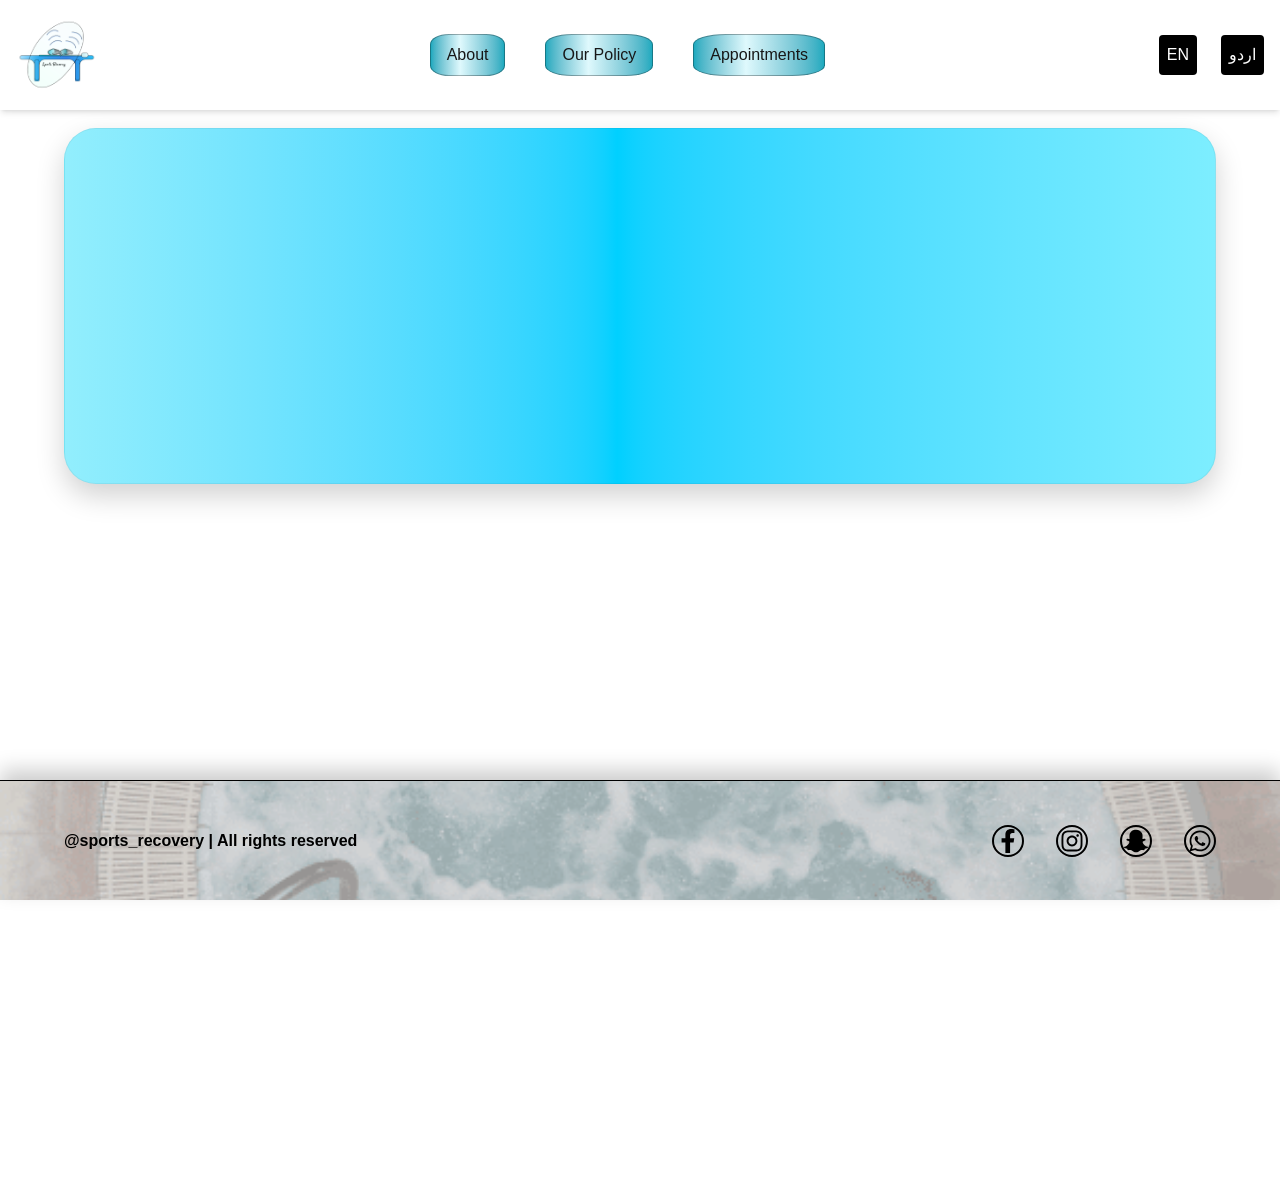
==== commit c2873ffc: "fix appointments glitch" ====
--- a/index.html
+++ b/index.html
@@ -1 +1 @@
-<!DOCTYPE html><html lang="en" class="geist_a71539c9-module__T19VSG__variable geist_mono_8d43a2aa-module__8Li5zG__variable h-full antialiased"><head><meta charSet="utf-8"/><meta name="viewport" content="width=device-width, initial-scale=1"/><link rel="preload" href="/_next/static/media/797e433ab948586e-s.p.0.q-h669a_dqa.woff2" as="font" crossorigin="" type="font/woff2"/><link rel="preload" href="/_next/static/media/caa3a2e1cccd8315-s.p.16t1db8_9y2o~.woff2" as="font" crossorigin="" type="font/woff2"/><link rel="preload" as="image" href="/videos/Hero.gif"/><link rel="preload" as="image" href="/videos/comfort-motto.gif"/><link rel="preload" as="image" href="/videos/health-motto.gif"/><link rel="preload" as="image" href="/videos/ambiance-motto.gif"/><link rel="preload" as="image" href="/images/Footer-Background.gif"/><link rel="stylesheet" href="/_next/static/chunks/0d99gzafrk-g2.css" data-precedence="next"/><link rel="preload" as="script" fetchPriority="low" href="/_next/static/chunks/16i90eio_ss7o.js"/><script src="/_next/static/chunks/0dgq26a5_oy.a.js" async=""></script><script src="/_next/static/chunks/0h4bq73pogmtb.js" async=""></script><script src="/_next/static/chunks/0oui10gukf8nf.js" async=""></script><script src="/_next/static/chunks/turbopack-0_ehtgksd8h74.js" async=""></script><script src="/_next/static/chunks/0~93c7sw_vrw9.js" async=""></script><script src="/_next/static/chunks/0d3shmwh5_nmn.js" async=""></script><script src="/_next/static/chunks/14lf1j~mkk00a.js" async=""></script><script src="/_next/static/chunks/0qvvnoiw~7_-~.js" async=""></script><script src="/_next/static/chunks/0pw3qx-mtapco.js" async=""></script><meta name="next-size-adjust" content=""/><title>Sports Recovery | Home-Based Massage Service in Multan</title><meta name="description" content="Professional home-based massage service in Multan. Sports recovery, relaxation at international standards."/><meta name="keywords" content="massage Multan,home massage Multan,sports massage Multan,massage service Pakistan,home-based massage Multan,relaxation Multan,sports recovery Multan,home-based spa Multan"/><link rel="icon" href="/favicon.ico?favicon.0dt60q6q8aa7p.ico" sizes="1024x1024" type="image/x-icon"/><script src="/_next/static/chunks/03~yq9q893hmn.js" noModule=""></script></head><body class="min-h-full flex flex-col"><div hidden=""><!--$--><!--/$--></div><script type="application/ld+json">{"@context":"https://schema.org","@type":"LocalBusiness","name":"Sports Recovery","description":"Home based massage service in Multan","areaServed":"Multan","telephone":"+923030310585","url":"https://sportsrecovery58-cpu.github.io"}</script><nav class="md:block fixed top-0 left-0 w-full z-40 bg-white/30 backdrop-blur-md md:shadow-md h-fit" dir="ltr"><div class="flex md:justify-between items-center px-4 py-3"><div class="hidden md:block text-xl font-bold "><img alt="Logo" loading="lazy" width="80" height="80" decoding="async" data-nimg="1" style="color:transparent" src="/images/logo.png"/></div><section class="hidden md:flex items-center gap-10"><a class="hover:text-lg bg-gradient-to-r from-[#1CAABF] via-[#DFF9FD] via-[40%] to-[#1CAABF] px-4 py-2 rounded-[25%] backdrop-blur-md border border-black/30" href="/">About</a><a class="hover:text-lg bg-gradient-to-r from-[#1CAABF] via-[#DFF9FD] via-[40%] to-[#1CAABF] px-4 py-2 rounded-[25%] backdrop-blur-md border border-black/30" href="/policy">Our Policy</a><a class="hover:text-lg bg-gradient-to-r from-[#1CAABF] via-[#DFF9FD] via-[40%] to-[#1CAABF] px-4 py-2 rounded-[25%] backdrop-blur-md border border-black/30" href="/appointments">Appointments</a></section><section class="hidden md:flex items-center gap-6"><button class="hover:bg-yellow-500 bg-black text-white px-2 py-2 rounded">EN</button><button class="hover:bg-yellow-500 bg-black text-white px-2 py-2 rounded">اردو</button></section><button class="md:hidden z-40"><span class="block w-8 h-1 bg-black my-1 transition-all duration-300 ease-in-out "></span><span class="block w-8 h-1 bg-black my-1 transition-all duration-300 ease-in-out opacity-100"></span><span class="block w-8 h-1 bg-black my-1 transition-all duration-300 ease-in-out "></span></button><section class="md:hidden px-4 text-sm pb-4 flex  gap-4" style="margin-left:auto;margin-right:0"><button class="hover:bg-yellow-500 bg-black text-white px-2 py-2 rounded">EN</button><button class="hover:bg-yellow-500 bg-black text-white px-2 py-2 rounded">اردو</button></section><aside class="md:hidden fixed top-0 mt-20 left-auto right- w-64 min-h-screen bg-white/90 backdrop-blur-md z-50 transform transition-transform duration-300 ease-in-out -translate-x-full"><nav class="flex flex-col mt-20 px-6 gap-6 items-center"><div class="md:block text-xl font-bold "><img alt="Logo" loading="lazy" width="32" height="32" decoding="async" data-nimg="1" style="color:transparent" src="/images/logo.png"/></div><a class="hover:text-lg hover:point cursor-pointer text-center bg-gradient-to-r from-[#1CAABF] via-[#DFF9FD] via-[40%] to-[#1CAABF] px-4 py-2 rounded-[25%] backdrop-blur-md border border-black/30" href="/">About</a><a class="hover:text-lg hover:point cursor-pointer text-center bg-gradient-to-r from-[#1CAABF] via-[#DFF9FD] via-[40%] to-[#1CAABF] px-4 py-2 rounded-[25%] backdrop-blur-md border border-black/30" href="/policy">Our Policy</a><a class="hover:text-lg hover:point cursor-pointer text-center bg-gradient-to-r from-[#1CAABF] via-[#DFF9FD] via-[40%] to-[#1CAABF] px-4 py-2 rounded-[25%] backdrop-blur-md border border-black/30" href="/appointments">Appointments</a></nav></aside></div></nav><h1 class="sr-only">Home Based Massage Services in Multan | Sports Recovery</h1><h2 class="sr-only">Professional Sports Massage, Relaxation Therapy, and Recovery Services</h2><main class="min-h-screen flex flex-col md:mt-[128px] mt-[146px] pb-[108px]" dir="ltr"><section><h1 class="sr-only">Home Massage Services in Multan</h1><section class="max-w-6xl border border-black/5 rounded-[2rem] shadow-[0_12px_28px_rgba(0,0,0,0.18)] bg-white snap-start pt-4 pb-4 px-4 md:px-8  bg-gradient-to-r from-[#92EEFD] via-[#00D0FF] via-[48%] to-[#7DEEFF] rounded-4xl w-[95%] mr-auto ml-auto"><div class="max-w-10xl max-auto glass rounded-2xl grid md:grid-cols-2 gap-6 items-center" style="opacity:0;transform:translateX(-80px)"><section class="text-center md:text-left"><h2 class="text-sm md:text-xl font-semibold mb-4">At “Sports Recovery” We Strive to provide top-notch International standards compliant massage recovery sessions. providing professional massage service in Multan, helping clients relieve pain and recover faster.</h2></section><section class="w-[75vw] md:w-full mr-auto ml-auto border border-black/5 rounded-[2rem] shadow-[0_12px_28px_rgba(0,0,0,0.18)] bg-white snap-start rounted-2xl overflow-hidden"><section class="relative mr-auto ml-auto w-[75vw] md:w-full h-[220px] md:h-[320px] rounded-2xl overflow-hidden"><img src="/videos/Hero.gif" alt="Hero Image" class="w-full h-full object-fill"/></section></section></div></section><section class="mt-[18px] px-4 md:px-8 py-14 md:py-20"><div class="max-auto max-w-6xl grid gap-8 md:grid-cols-[220px_1fr] md:items-start mr-auto ml-auto"><div class="md:mt-[15vh] text-sm md:text-lg font-semibold mb-4&quot;" style="opacity:0;transform:translateX(-40px)"><h2 class="md:pl-8 text-sm md:text-xl font-semibold text-center underline underline-offset-4 italic">Our Three Anchors</h2></div><div class="overflow-visible snap-x snap-mandatory"><div class="flex flex-wrap justify-center gap-10 md:gap-8"><article class="relative flex-1 min-w-[150px] max-w-[220px] sm:min-w-[180px] sm:max-w-[250px] border border-black/5 rounded-[2rem] shadow-[0_12px_28px_rgba(0,0,0,0.18)] bg-white snap-start" style="opacity:0;transform:translateY(24px) scale(0.98)"><div class="relative aspect-[3/5] overflow-hidden rounded-[2rem] border border-black/5 shadow-[0_12px_28px_rgba(0,0,0,0.18)]"><img src="/videos/comfort-motto.gif" class="w-full h-full object-cover"/></div><div class="absolute -bottom-5 left-1/2 w-[72%] -translate-x-1/2 rounded-full bg-[#DFF9FD] px-5 py-2 text-center border border-black/5 shadow-sm"><span class="text-base md:text-xl font-medium">Comfort</span></div></article><article class="relative flex-1 min-w-[150px] max-w-[220px] sm:min-w-[180px] sm:max-w-[250px] border border-black/5 rounded-[2rem] shadow-[0_12px_28px_rgba(0,0,0,0.18)] bg-white snap-start" style="opacity:0;transform:translateY(24px) scale(0.98)"><div class="relative aspect-[3/5] overflow-hidden rounded-[2rem] border border-black/5 shadow-[0_12px_28px_rgba(0,0,0,0.18)]"><img src="/videos/health-motto.gif" class="w-full h-full object-cover"/></div><div class="absolute -bottom-5 left-1/2 w-[72%] -translate-x-1/2 rounded-full bg-[#DFF9FD] px-5 py-2 text-center border border-black/5 shadow-sm"><span class="text-base md:text-xl font-medium">Health</span></div></article><article class="relative flex-1 min-w-[150px] max-w-[220px] sm:min-w-[180px] sm:max-w-[250px] border border-black/5 rounded-[2rem] shadow-[0_12px_28px_rgba(0,0,0,0.18)] bg-white snap-start" style="opacity:0;transform:translateY(24px) scale(0.98)"><div class="relative aspect-[3/5] overflow-hidden rounded-[2rem] border border-black/5 shadow-[0_12px_28px_rgba(0,0,0,0.18)]"><img src="/videos/ambiance-motto.gif" class="w-full h-full object-cover"/></div><div class="absolute -bottom-5 left-1/2 w-[72%] -translate-x-1/2 rounded-full bg-[#DFF9FD] px-5 py-2 text-center border border-black/5 shadow-sm"><span class="text-base md:text-xl font-medium">Ambience</span></div></article></div></div></div></section></section></main><section class="sr-only"><p>Sports Recovery provides professional home based massage services in Multan, specializing in sports, relaxation massage, and recovery sessions. Our trained therapists ensure high-quality.</p></section><section class="sr-only"><p>We provide home based massage services to everyone from DHA Multan, Cantt Multan, Gulgasht Colony, Bosan Road, and all areas are welcome to our spa in Multan. Currently strict gender policy and only male therapists are available, but we are working on expanding our team. Book professional sports recovery massage at our place today.</p></section><!--$--><!--/$--><footer class="fixed bottom-0 left-0 w-full h-[90px] md:h-[120px] flex items-center justify-between px-6 md:px-16 overflow-hidden z-50 border-t border-black/100 shadow-[0_-10px_20px_rgba(0,0,0,0.2)]" dir="ltr"><img alt="Footer Background" decoding="async" data-nimg="fill" class="object-cover opacity-40" style="position:absolute;height:100%;width:100%;left:0;top:0;right:0;bottom:0;color:transparent" src="/images/Footer-Background.gif"/><div class="absolute top-0 left-0 w-full h-full bg-black/10"></div><div class="relative z-10 flex w-full items-center justify-between"><span class="text-black text-xs md:text-base font-bold">@sports_recovery | All rights reserved</span></div><div class="flex gap-6 md:gap-8 z-50"><a href="https://www.facebook.com/profile.php?id=61574394831012" target="_blank" rel="noopener noreferrer" class="transform transition-transform duration-200 hover:scale-150 rounded-full border-2 border-black p-0.5"><svg stroke="currentColor" fill="currentColor" stroke-width="0" viewBox="0 0 320 512" class="text-black w-5 h-5 md:w-6 md:h-6" height="1em" width="1em" xmlns="http://www.w3.org/2000/svg"><path d="M279.14 288l14.22-92.66h-88.91v-60.13c0-25.35 12.42-50.06 52.24-50.06h40.42V6.26S260.43 0 225.36 0c-73.22 0-121.08 44.38-121.08 124.72v70.62H22.89V288h81.39v224h100.17V288z"></path></svg></a><a href="https://www.instagram.com/sportsrecovery58" target="_blank" rel="noopener noreferrer" class="transform transition-transform duration-200 hover:scale-150 rounded-full border-2 border-black p-0.5"><svg stroke="currentColor" fill="currentColor" stroke-width="0" viewBox="0 0 448 512" class="text-black w-5 h-5 md:w-6 md:h-6" height="1em" width="1em" xmlns="http://www.w3.org/2000/svg"><path d="M224.1 141c-63.6 0-114.9 51.3-114.9 114.9s51.3 114.9 114.9 114.9S339 319.5 339 255.9 287.7 141 224.1 141zm0 189.6c-41.1 0-74.7-33.5-74.7-74.7s33.5-74.7 74.7-74.7 74.7 33.5 74.7 74.7-33.6 74.7-74.7 74.7zm146.4-194.3c0 14.9-12 26.8-26.8 26.8-14.9 0-26.8-12-26.8-26.8s12-26.8 26.8-26.8 26.8 12 26.8 26.8zm76.1 27.2c-1.7-35.9-9.9-67.7-36.2-93.9-26.2-26.2-58-34.4-93.9-36.2-37-2.1-147.9-2.1-184.9 0-35.8 1.7-67.6 9.9-93.9 36.1s-34.4 58-36.2 93.9c-2.1 37-2.1 147.9 0 184.9 1.7 35.9 9.9 67.7 36.2 93.9s58 34.4 93.9 36.2c37 2.1 147.9 2.1 184.9 0 35.9-1.7 67.7-9.9 93.9-36.2 26.2-26.2 34.4-58 36.2-93.9 2.1-37 2.1-147.8 0-184.8zM398.8 388c-7.8 19.6-22.9 34.7-42.6 42.6-29.5 11.7-99.5 9-132.1 9s-102.7 2.6-132.1-9c-19.6-7.8-34.7-22.9-42.6-42.6-11.7-29.5-9-99.5-9-132.1s-2.6-102.7 9-132.1c7.8-19.6 22.9-34.7 42.6-42.6 29.5-11.7 99.5-9 132.1-9s102.7-2.6 132.1 9c19.6 7.8 34.7 22.9 42.6 42.6 11.7 29.5 9 99.5 9 132.1s2.7 102.7-9 132.1z"></path></svg></a><a href="https://www.snapchat.com/add/sportsrecovery5" target="_blank" rel="noopener noreferrer" class="transform transition-transform duration-200 hover:scale-150 rounded-full border-2 border-black p-0.5"><svg stroke="currentColor" fill="currentColor" stroke-width="0" viewBox="0 0 512 512" class="text-black w-5 h-5 md:w-6 md:h-6" height="1em" width="1em" xmlns="http://www.w3.org/2000/svg"><path d="M510.846 392.673c-5.211 12.157-27.239 21.089-67.36 27.318-2.064 2.786-3.775 14.686-6.507 23.956-1.625 5.566-5.623 8.869-12.128 8.869l-.297-.005c-9.395 0-19.203-4.323-38.852-4.323-26.521 0-35.662 6.043-56.254 20.588-21.832 15.438-42.771 28.764-74.027 27.399-31.646 2.334-58.025-16.908-72.871-27.404-20.714-14.643-29.828-20.582-56.241-20.582-18.864 0-30.736 4.72-38.852 4.72-8.073 0-11.213-4.922-12.422-9.04-2.703-9.189-4.404-21.263-6.523-24.13-20.679-3.209-67.31-11.344-68.498-32.15a10.627 10.627 0 0 1 8.877-11.069c69.583-11.455 100.924-82.901 102.227-85.934.074-.176.155-.344.237-.515 3.713-7.537 4.544-13.849 2.463-18.753-5.05-11.896-26.872-16.164-36.053-19.796-23.715-9.366-27.015-20.128-25.612-27.504 2.437-12.836 21.725-20.735 33.002-15.453 8.919 4.181 16.843 6.297 23.547 6.297 5.022 0 8.212-1.204 9.96-2.171-2.043-35.936-7.101-87.29 5.687-115.969C158.122 21.304 229.705 15.42 250.826 15.42c.944 0 9.141-.089 10.11-.089 52.148 0 102.254 26.78 126.723 81.643 12.777 28.65 7.749 79.792 5.695 116.009 1.582.872 4.357 1.942 8.599 2.139 6.397-.286 13.815-2.389 22.069-6.257 6.085-2.846 14.406-2.461 20.48.058l.029.01c9.476 3.385 15.439 10.215 15.589 17.87.184 9.747-8.522 18.165-25.878 25.018-2.118.835-4.694 1.655-7.434 2.525-9.797 3.106-24.6 7.805-28.616 17.271-2.079 4.904-1.256 11.211 2.46 18.748.087.168.166.342.239.515 1.301 3.03 32.615 74.46 102.23 85.934 6.427 1.058 11.163 7.877 7.725 15.859z"></path></svg></a><a href="https://wa.me/923030310585?text=Hello%20I%20want%20to%20inquire" target="_blank" rel="noopener noreferrer" class="transform transition-transform duration-200 hover:scale-150 rounded-full border-2 border-black p-0.5"><svg stroke="currentColor" fill="currentColor" stroke-width="0" viewBox="0 0 448 512" class="text-black w-5 h-5 md:w-6 md:h-6" height="1em" width="1em" xmlns="http://www.w3.org/2000/svg"><path d="M380.9 97.1C339 55.1 283.2 32 223.9 32c-122.4 0-222 99.6-222 222 0 39.1 10.2 77.3 29.6 111L0 480l117.7-30.9c32.4 17.7 68.9 27 106.1 27h.1c122.3 0 224.1-99.6 224.1-222 0-59.3-25.2-115-67.1-157zm-157 341.6c-33.2 0-65.7-8.9-94-25.7l-6.7-4-69.8 18.3L72 359.2l-4.4-7c-18.5-29.4-28.2-63.3-28.2-98.2 0-101.7 82.8-184.5 184.6-184.5 49.3 0 95.6 19.2 130.4 54.1 34.8 34.9 56.2 81.2 56.1 130.5 0 101.8-84.9 184.6-186.6 184.6zm101.2-138.2c-5.5-2.8-32.8-16.2-37.9-18-5.1-1.9-8.8-2.8-12.5 2.8-3.7 5.6-14.3 18-17.6 21.8-3.2 3.7-6.5 4.2-12 1.4-32.6-16.3-54-29.1-75.5-66-5.7-9.8 5.7-9.1 16.3-30.3 1.8-3.7.9-6.9-.5-9.7-1.4-2.8-12.5-30.1-17.1-41.2-4.5-10.8-9.1-9.3-12.5-9.5-3.2-.2-6.9-.2-10.6-.2-3.7 0-9.7 1.4-14.8 6.9-5.1 5.6-19.4 19-19.4 46.3 0 27.3 19.9 53.7 22.6 57.4 2.8 3.7 39.1 59.7 94.8 83.8 35.2 15.2 49 16.5 66.6 13.9 10.7-1.6 32.8-13.4 37.4-26.4 4.6-13 4.6-24.1 3.2-26.4-1.3-2.5-5-3.9-10.5-6.6z"></path></svg></a></div></footer><script src="/_next/static/chunks/16i90eio_ss7o.js" id="_R_" async=""></script><script>(self.__next_f=self.__next_f||[]).push([0])</script><script>self.__next_f.push([1,"1:\"$Sreact.fragment\"\n2:I[83773,[\"/_next/static/chunks/0~93c7sw_vrw9.js\",\"/_next/static/chunks/0d3shmwh5_nmn.js\",\"/_next/static/chunks/14lf1j~mkk00a.js\",\"/_next/static/chunks/0qvvnoiw~7_-~.js\"],\"LanguageProvider\"]\n3:I[82791,[\"/_next/static/chunks/0~93c7sw_vrw9.js\",\"/_next/static/chunks/0d3shmwh5_nmn.js\",\"/_next/static/chunks/14lf1j~mkk00a.js\",\"/_next/static/chunks/0qvvnoiw~7_-~.js\"],\"default\"]\n4:I[39756,[\"/_next/static/chunks/0~93c7sw_vrw9.js\",\"/_next/static/chunks/0d3shmwh5_nmn.js\",\"/_next/static/chunks/14lf1j~mkk00a.js\",\"/_next/static/chunks/0qvvnoiw~7_-~.js\"],\"default\"]\n5:I[37457,[\"/_next/static/chunks/0~93c7sw_vrw9.js\",\"/_next/static/chunks/0d3shmwh5_nmn.js\",\"/_next/static/chunks/14lf1j~mkk00a.js\",\"/_next/static/chunks/0qvvnoiw~7_-~.js\"],\"default\"]\n6:I[58897,[\"/_next/static/chunks/0~93c7sw_vrw9.js\",\"/_next/static/chunks/0d3shmwh5_nmn.js\",\"/_next/static/chunks/14lf1j~mkk00a.js\",\"/_next/static/chunks/0qvvnoiw~7_-~.js\"],\"default\"]\n7:I[47257,[\"/_next/static/chunks/0~93c7sw_vrw9.js\",\"/_next/static/chunks/0d3shmwh5_nmn.js\",\"/_next/static/chunks/14lf1j~mkk00a.js\",\"/_next/static/chunks/0qvvnoiw~7_-~.js\"],\"ClientPageRoot\"]\n8:I[52683,[\"/_next/static/chunks/0~93c7sw_vrw9.js\",\"/_next/static/chunks/0d3shmwh5_nmn.js\",\"/_next/static/chunks/14lf1j~mkk00a.js\",\"/_next/static/chunks/0qvvnoiw~7_-~.js\",\"/_next/static/chunks/0pw3qx-mtapco.js\"],\"default\"]\nb:I[97367,[\"/_next/static/chunks/0~93c7sw_vrw9.js\",\"/_next/static/chunks/0d3shmwh5_nmn.js\",\"/_next/static/chunks/14lf1j~mkk00a.js\",\"/_next/static/chunks/0qvvnoiw~7_-~.js\"],\"OutletBoundary\"]\nc:\"$Sreact.suspense\"\ne:I[97367,[\"/_next/static/chunks/0~93c7sw_vrw9.js\",\"/_next/static/chunks/0d3shmwh5_nmn.js\",\"/_next/static/chunks/14lf1j~mkk00a.js\",\"/_next/static/chunks/0qvvnoiw~7_-~.js\"],\"ViewportBoundary\"]\n10:I[97367,[\"/_next/static/chunks/0~93c7sw_vrw9.js\",\"/_next/static/chunks/0d3shmwh5_nmn.js\",\"/_next/static/chunks/14lf1j~mkk00a.js\",\"/_next/static/chunks/0qvvnoiw~7_-~.js\"],\"MetadataBoundary\"]\n12:I[68027,[\"/_next/static/chunks/0~93c7sw_vrw9.js\",\"/_next/static/chunks/0d3shmwh5_nmn.js\",\"/_next/static/chunks/14lf1j~mkk00a.js\",\"/_next/static/chunks/0qvvnoiw~7_-~.js\"],\"default\",1]\n:HL[\"/_next/static/chunks/0d99gzafrk-g2.css\",\"style\"]\n:HL[\"/_next/static/media/797e433ab948586e-s.p.0.q-h669a_dqa.woff2\",\"font\",{\"crossOrigin\":\"\",\"type\":\"font/woff2\"}]\n:HL[\"/_next/static/media/caa3a2e1cccd8315-s.p.16t1db8_9y2o~.woff2\",\"font\",{\"crossOrigin\":\"\",\"type\":\"font/woff2\"}]\n"])</script><script>self.__next_f.push([1,"0:{\"P\":null,\"c\":[\"\",\"\"],\"q\":\"\",\"i\":false,\"f\":[[[\"\",{\"children\":[\"__PAGE__\",{}]},\"$undefined\",\"$undefined\",16],[[\"$\",\"$1\",\"c\",{\"children\":[[[\"$\",\"link\",\"0\",{\"rel\":\"stylesheet\",\"href\":\"/_next/static/chunks/0d99gzafrk-g2.css\",\"precedence\":\"next\",\"crossOrigin\":\"$undefined\",\"nonce\":\"$undefined\"}],[\"$\",\"script\",\"script-0\",{\"src\":\"/_next/static/chunks/0~93c7sw_vrw9.js\",\"async\":true,\"nonce\":\"$undefined\"}],[\"$\",\"script\",\"script-1\",{\"src\":\"/_next/static/chunks/0d3shmwh5_nmn.js\",\"async\":true,\"nonce\":\"$undefined\"}],[\"$\",\"script\",\"script-2\",{\"src\":\"/_next/static/chunks/14lf1j~mkk00a.js\",\"async\":true,\"nonce\":\"$undefined\"}],[\"$\",\"script\",\"script-3\",{\"src\":\"/_next/static/chunks/0qvvnoiw~7_-~.js\",\"async\":true,\"nonce\":\"$undefined\"}]],[\"$\",\"html\",null,{\"lang\":\"en\",\"className\":\"geist_a71539c9-module__T19VSG__variable geist_mono_8d43a2aa-module__8Li5zG__variable h-full antialiased\",\"children\":[\"$\",\"body\",null,{\"className\":\"min-h-full flex flex-col\",\"children\":[[\"$\",\"script\",null,{\"type\":\"application/ld+json\",\"dangerouslySetInnerHTML\":{\"__html\":\"{\\\"@context\\\":\\\"https://schema.org\\\",\\\"@type\\\":\\\"LocalBusiness\\\",\\\"name\\\":\\\"Sports Recovery\\\",\\\"description\\\":\\\"Home based massage service in Multan\\\",\\\"areaServed\\\":\\\"Multan\\\",\\\"telephone\\\":\\\"+923030310585\\\",\\\"url\\\":\\\"https://sportsrecovery58-cpu.github.io\\\"}\"}}],[\"$\",\"$L2\",null,{\"children\":[[\"$\",\"$L3\",null,{}],[\"$\",\"$L4\",null,{\"parallelRouterKey\":\"children\",\"error\":\"$undefined\",\"errorStyles\":\"$undefined\",\"errorScripts\":\"$undefined\",\"template\":[\"$\",\"$L5\",null,{}],\"templateStyles\":\"$undefined\",\"templateScripts\":\"$undefined\",\"notFound\":[[[\"$\",\"title\",null,{\"children\":\"404: This page could not be found.\"}],[\"$\",\"div\",null,{\"style\":{\"fontFamily\":\"system-ui,\\\"Segoe UI\\\",Roboto,Helvetica,Arial,sans-serif,\\\"Apple Color Emoji\\\",\\\"Segoe UI Emoji\\\"\",\"height\":\"100vh\",\"textAlign\":\"center\",\"display\":\"flex\",\"flexDirection\":\"column\",\"alignItems\":\"center\",\"justifyContent\":\"center\"},\"children\":[\"$\",\"div\",null,{\"children\":[[\"$\",\"style\",null,{\"dangerouslySetInnerHTML\":{\"__html\":\"body{color:#000;background:#fff;margin:0}.next-error-h1{border-right:1px solid rgba(0,0,0,.3)}@media (prefers-color-scheme:dark){body{color:#fff;background:#000}.next-error-h1{border-right:1px solid rgba(255,255,255,.3)}}\"}}],[\"$\",\"h1\",null,{\"className\":\"next-error-h1\",\"style\":{\"display\":\"inline-block\",\"margin\":\"0 20px 0 0\",\"padding\":\"0 23px 0 0\",\"fontSize\":24,\"fontWeight\":500,\"verticalAlign\":\"top\",\"lineHeight\":\"49px\"},\"children\":404}],[\"$\",\"div\",null,{\"style\":{\"display\":\"inline-block\"},\"children\":[\"$\",\"h2\",null,{\"style\":{\"fontSize\":14,\"fontWeight\":400,\"lineHeight\":\"49px\",\"margin\":0},\"children\":\"This page could not be found.\"}]}]]}]}]],[]],\"forbidden\":\"$undefined\",\"unauthorized\":\"$undefined\"}],[\"$\",\"$L6\",null,{}]]}]]}]}]]}],{\"children\":[[\"$\",\"$1\",\"c\",{\"children\":[[\"$\",\"$L7\",null,{\"Component\":\"$8\",\"serverProvidedParams\":{\"searchParams\":{},\"params\":{},\"promises\":[\"$@9\",\"$@a\"]}}],[[\"$\",\"script\",\"script-0\",{\"src\":\"/_next/static/chunks/0pw3qx-mtapco.js\",\"async\":true,\"nonce\":\"$undefined\"}]],[\"$\",\"$Lb\",null,{\"children\":[\"$\",\"$c\",null,{\"name\":\"Next.MetadataOutlet\",\"children\":\"$@d\"}]}]]}],{},null,false,null]},null,false,null],[\"$\",\"$1\",\"h\",{\"children\":[null,[\"$\",\"$Le\",null,{\"children\":\"$Lf\"}],[\"$\",\"div\",null,{\"hidden\":true,\"children\":[\"$\",\"$L10\",null,{\"children\":[\"$\",\"$c\",null,{\"name\":\"Next.Metadata\",\"children\":\"$L11\"}]}]}],[\"$\",\"meta\",null,{\"name\":\"next-size-adjust\",\"content\":\"\"}]]}],false]],\"m\":\"$undefined\",\"G\":[\"$12\",[[\"$\",\"link\",\"0\",{\"rel\":\"stylesheet\",\"href\":\"/_next/static/chunks/0d99gzafrk-g2.css\",\"precedence\":\"next\",\"crossOrigin\":\"$undefined\",\"nonce\":\"$undefined\"}]]],\"S\":true,\"h\":null,\"s\":\"$undefined\",\"l\":\"$undefined\",\"p\":\"$undefined\",\"d\":\"$undefined\",\"b\":\"s8l-nm6k0GHvDtGwtgHjC\"}\n"])</script><script>self.__next_f.push([1,"9:{}\na:\"$0:f:0:1:1:children:0:props:children:0:props:serverProvidedParams:params\"\n"])</script><script>self.__next_f.push([1,"f:[[\"$\",\"meta\",\"0\",{\"charSet\":\"utf-8\"}],[\"$\",\"meta\",\"1\",{\"name\":\"viewport\",\"content\":\"width=device-width, initial-scale=1\"}]]\n"])</script><script>self.__next_f.push([1,"13:I[27201,[\"/_next/static/chunks/0~93c7sw_vrw9.js\",\"/_next/static/chunks/0d3shmwh5_nmn.js\",\"/_next/static/chunks/14lf1j~mkk00a.js\",\"/_next/static/chunks/0qvvnoiw~7_-~.js\"],\"IconMark\"]\nd:null\n11:[[\"$\",\"title\",\"0\",{\"children\":\"Sports Recovery | Home-Based Massage Service in Multan\"}],[\"$\",\"meta\",\"1\",{\"name\":\"description\",\"content\":\"Professional home-based massage service in Multan. Sports recovery, relaxation at international standards.\"}],[\"$\",\"meta\",\"2\",{\"name\":\"keywords\",\"content\":\"massage Multan,home massage Multan,sports massage Multan,massage service Pakistan,home-based massage Multan,relaxation Multan,sports recovery Multan,home-based spa Multan\"}],[\"$\",\"link\",\"3\",{\"rel\":\"icon\",\"href\":\"/favicon.ico?favicon.0dt60q6q8aa7p.ico\",\"sizes\":\"1024x1024\",\"type\":\"image/x-icon\"}],[\"$\",\"$L13\",\"4\",{}]]\n"])</script></body></html>+<!DOCTYPE html><html lang="en" class="geist_a71539c9-module__T19VSG__variable geist_mono_8d43a2aa-module__8Li5zG__variable h-full antialiased"><head><meta charSet="utf-8"/><meta name="viewport" content="width=device-width, initial-scale=1"/><link rel="preload" href="/_next/static/media/797e433ab948586e-s.p.0.q-h669a_dqa.woff2" as="font" crossorigin="" type="font/woff2"/><link rel="preload" href="/_next/static/media/caa3a2e1cccd8315-s.p.16t1db8_9y2o~.woff2" as="font" crossorigin="" type="font/woff2"/><link rel="preload" as="image" href="/videos/Hero.gif"/><link rel="preload" as="image" href="/videos/comfort-motto.gif"/><link rel="preload" as="image" href="/videos/health-motto.gif"/><link rel="preload" as="image" href="/videos/ambiance-motto.gif"/><link rel="preload" as="image" href="/images/Footer-Background.gif"/><link rel="stylesheet" href="/_next/static/chunks/0d99gzafrk-g2.css" data-precedence="next"/><link rel="preload" as="script" fetchPriority="low" href="/_next/static/chunks/16i90eio_ss7o.js"/><script src="/_next/static/chunks/0dgq26a5_oy.a.js" async=""></script><script src="/_next/static/chunks/0h4bq73pogmtb.js" async=""></script><script src="/_next/static/chunks/0oui10gukf8nf.js" async=""></script><script src="/_next/static/chunks/turbopack-0_ehtgksd8h74.js" async=""></script><script src="/_next/static/chunks/0~93c7sw_vrw9.js" async=""></script><script src="/_next/static/chunks/0d3shmwh5_nmn.js" async=""></script><script src="/_next/static/chunks/14lf1j~mkk00a.js" async=""></script><script src="/_next/static/chunks/0qvvnoiw~7_-~.js" async=""></script><script src="/_next/static/chunks/0pw3qx-mtapco.js" async=""></script><meta name="next-size-adjust" content=""/><title>Sports Recovery | Home-Based Massage Service in Multan</title><meta name="description" content="Professional home-based massage service in Multan. Sports recovery, relaxation at international standards."/><meta name="keywords" content="massage Multan,home massage Multan,sports massage Multan,massage service Pakistan,home-based massage Multan,relaxation Multan,sports recovery Multan,home-based spa Multan"/><link rel="icon" href="/favicon.ico?favicon.0dt60q6q8aa7p.ico" sizes="1024x1024" type="image/x-icon"/><script src="/_next/static/chunks/03~yq9q893hmn.js" noModule=""></script></head><body class="min-h-full flex flex-col"><div hidden=""><!--$--><!--/$--></div><script type="application/ld+json">{"@context":"https://schema.org","@type":"LocalBusiness","name":"Sports Recovery","description":"Home based massage service in Multan","areaServed":"Multan","telephone":"+923030310585","url":"https://sportsrecovery58-cpu.github.io"}</script><nav class="md:block fixed top-0 left-0 w-full z-40 bg-white/30 backdrop-blur-md md:shadow-md h-fit" dir="ltr"><div class="flex md:justify-between items-center px-4 py-3"><div class="hidden md:block text-xl font-bold "><img alt="Logo" loading="lazy" width="80" height="80" decoding="async" data-nimg="1" style="color:transparent" src="/images/logo.png"/></div><section class="hidden md:flex items-center gap-10"><a class="hover:text-lg bg-gradient-to-r from-[#1CAABF] via-[#DFF9FD] via-[40%] to-[#1CAABF] px-4 py-2 rounded-[25%] backdrop-blur-md border border-black/30" href="/">About</a><a class="hover:text-lg bg-gradient-to-r from-[#1CAABF] via-[#DFF9FD] via-[40%] to-[#1CAABF] px-4 py-2 rounded-[25%] backdrop-blur-md border border-black/30" href="/policy">Our Policy</a><a class="hover:text-lg bg-gradient-to-r from-[#1CAABF] via-[#DFF9FD] via-[40%] to-[#1CAABF] px-4 py-2 rounded-[25%] backdrop-blur-md border border-black/30" href="/appointments">Appointments</a></section><section class="hidden md:flex items-center gap-6"><button class="hover:bg-yellow-500 bg-black text-white px-2 py-2 rounded">EN</button><button class="hover:bg-yellow-500 bg-black text-white px-2 py-2 rounded">اردو</button></section><button class="md:hidden z-40"><span class="block w-8 h-1 bg-black my-1 transition-all duration-300 ease-in-out "></span><span class="block w-8 h-1 bg-black my-1 transition-all duration-300 ease-in-out opacity-100"></span><span class="block w-8 h-1 bg-black my-1 transition-all duration-300 ease-in-out "></span></button><section class="md:hidden px-4 text-sm pb-4 flex  gap-4" style="margin-left:auto;margin-right:0"><button class="hover:bg-yellow-500 bg-black text-white px-2 py-2 rounded">EN</button><button class="hover:bg-yellow-500 bg-black text-white px-2 py-2 rounded">اردو</button></section><aside class="md:hidden fixed top-0 mt-20 left-auto right- w-64 min-h-screen bg-white/90 backdrop-blur-md z-50 transform transition-transform duration-300 ease-in-out -translate-x-full"><nav class="flex flex-col mt-20 px-6 gap-6 items-center"><div class="md:block text-xl font-bold "><img alt="Logo" loading="lazy" width="32" height="32" decoding="async" data-nimg="1" style="color:transparent" src="/images/logo.png"/></div><a class="hover:text-lg hover:point cursor-pointer text-center bg-gradient-to-r from-[#1CAABF] via-[#DFF9FD] via-[40%] to-[#1CAABF] px-4 py-2 rounded-[25%] backdrop-blur-md border border-black/30" href="/">About</a><a class="hover:text-lg hover:point cursor-pointer text-center bg-gradient-to-r from-[#1CAABF] via-[#DFF9FD] via-[40%] to-[#1CAABF] px-4 py-2 rounded-[25%] backdrop-blur-md border border-black/30" href="/policy">Our Policy</a><a class="hover:text-lg hover:point cursor-pointer text-center bg-gradient-to-r from-[#1CAABF] via-[#DFF9FD] via-[40%] to-[#1CAABF] px-4 py-2 rounded-[25%] backdrop-blur-md border border-black/30" href="/appointments">Appointments</a></nav></aside></div></nav><h1 class="sr-only">Home Based Massage Services in Multan | Sports Recovery</h1><h2 class="sr-only">Professional Sports Massage, Relaxation Therapy, and Recovery Services</h2><main class="min-h-screen flex flex-col md:mt-[128px] mt-[146px] pb-[108px]" dir="ltr"><section><h1 class="sr-only">Home Massage Services in Multan</h1><section class="max-w-6xl border border-black/5 rounded-[2rem] shadow-[0_12px_28px_rgba(0,0,0,0.18)] bg-white snap-start pt-4 pb-4 px-4 md:px-8  bg-gradient-to-r from-[#92EEFD] via-[#00D0FF] via-[48%] to-[#7DEEFF] rounded-4xl w-[95%] mr-auto ml-auto"><div class="max-w-10xl max-auto glass rounded-2xl grid md:grid-cols-2 gap-6 items-center" style="opacity:0;transform:translateX(-80px)"><section class="text-center md:text-left"><h2 class="text-sm md:text-xl font-semibold mb-4">At “Sports Recovery” We Strive to provide top-notch International standards compliant massage recovery sessions. providing professional massage service in Multan, helping clients relieve pain and recover faster.</h2></section><section class="w-[75vw] md:w-full mr-auto ml-auto border border-black/5 rounded-[2rem] shadow-[0_12px_28px_rgba(0,0,0,0.18)] bg-white snap-start rounted-2xl overflow-hidden"><section class="relative mr-auto ml-auto w-[75vw] md:w-full h-[220px] md:h-[320px] rounded-2xl overflow-hidden"><img src="/videos/Hero.gif" alt="Hero Image" class="w-full h-full object-fill"/></section></section></div></section><section class="mt-[18px] px-4 md:px-8 py-14 md:py-20"><div class="max-auto max-w-6xl grid gap-8 md:grid-cols-[220px_1fr] md:items-start mr-auto ml-auto"><div class="md:mt-[15vh] text-sm md:text-lg font-semibold mb-4&quot;" style="opacity:0;transform:translateX(-40px)"><h2 class="md:pl-8 text-sm md:text-xl font-semibold text-center underline underline-offset-4 italic">Our Three Anchors</h2></div><div class="overflow-visible snap-x snap-mandatory"><div class="flex flex-wrap justify-center gap-10 md:gap-8"><article class="relative flex-1 min-w-[150px] max-w-[220px] sm:min-w-[180px] sm:max-w-[250px] border border-black/5 rounded-[2rem] shadow-[0_12px_28px_rgba(0,0,0,0.18)] bg-white snap-start" style="opacity:0;transform:translateY(24px) scale(0.98)"><div class="relative aspect-[3/5] overflow-hidden rounded-[2rem] border border-black/5 shadow-[0_12px_28px_rgba(0,0,0,0.18)]"><img src="/videos/comfort-motto.gif" class="w-full h-full object-cover"/></div><div class="absolute -bottom-5 left-1/2 w-[72%] -translate-x-1/2 rounded-full bg-[#DFF9FD] px-5 py-2 text-center border border-black/5 shadow-sm"><span class="text-base md:text-xl font-medium">Comfort</span></div></article><article class="relative flex-1 min-w-[150px] max-w-[220px] sm:min-w-[180px] sm:max-w-[250px] border border-black/5 rounded-[2rem] shadow-[0_12px_28px_rgba(0,0,0,0.18)] bg-white snap-start" style="opacity:0;transform:translateY(24px) scale(0.98)"><div class="relative aspect-[3/5] overflow-hidden rounded-[2rem] border border-black/5 shadow-[0_12px_28px_rgba(0,0,0,0.18)]"><img src="/videos/health-motto.gif" class="w-full h-full object-cover"/></div><div class="absolute -bottom-5 left-1/2 w-[72%] -translate-x-1/2 rounded-full bg-[#DFF9FD] px-5 py-2 text-center border border-black/5 shadow-sm"><span class="text-base md:text-xl font-medium">Health</span></div></article><article class="relative flex-1 min-w-[150px] max-w-[220px] sm:min-w-[180px] sm:max-w-[250px] border border-black/5 rounded-[2rem] shadow-[0_12px_28px_rgba(0,0,0,0.18)] bg-white snap-start" style="opacity:0;transform:translateY(24px) scale(0.98)"><div class="relative aspect-[3/5] overflow-hidden rounded-[2rem] border border-black/5 shadow-[0_12px_28px_rgba(0,0,0,0.18)]"><img src="/videos/ambiance-motto.gif" class="w-full h-full object-cover"/></div><div class="absolute -bottom-5 left-1/2 w-[72%] -translate-x-1/2 rounded-full bg-[#DFF9FD] px-5 py-2 text-center border border-black/5 shadow-sm"><span class="text-base md:text-xl font-medium">Ambience</span></div></article></div></div></div></section></section></main><section class="sr-only"><p>Sports Recovery provides professional home based massage services in Multan, specializing in sports, relaxation massage, and recovery sessions. Our trained therapists ensure high-quality.</p></section><section class="sr-only"><p>We provide home based massage services to everyone from DHA Multan, Cantt Multan, Gulgasht Colony, Bosan Road, and all areas are welcome to our spa in Multan. Currently strict gender policy and only male therapists are available, but we are working on expanding our team. Book professional sports recovery massage at our place today.</p></section><!--$--><!--/$--><footer class="fixed bottom-0 left-0 w-full h-[90px] md:h-[120px] flex items-center justify-between px-6 md:px-16 overflow-hidden z-50 border-t border-black/100 shadow-[0_-10px_20px_rgba(0,0,0,0.2)]" dir="ltr"><img alt="Footer Background" decoding="async" data-nimg="fill" class="object-cover opacity-40" style="position:absolute;height:100%;width:100%;left:0;top:0;right:0;bottom:0;color:transparent" src="/images/Footer-Background.gif"/><div class="absolute top-0 left-0 w-full h-full bg-black/10"></div><div class="relative z-10 flex w-full items-center justify-between"><span class="text-black text-xs md:text-base font-bold">@sports_recovery | All rights reserved</span></div><div class="flex gap-6 md:gap-8 z-50"><a href="https://www.facebook.com/profile.php?id=61574394831012" target="_blank" rel="noopener noreferrer" class="transform transition-transform duration-200 hover:scale-150 rounded-full border-2 border-black p-0.5"><svg stroke="currentColor" fill="currentColor" stroke-width="0" viewBox="0 0 320 512" class="text-black w-5 h-5 md:w-6 md:h-6" height="1em" width="1em" xmlns="http://www.w3.org/2000/svg"><path d="M279.14 288l14.22-92.66h-88.91v-60.13c0-25.35 12.42-50.06 52.24-50.06h40.42V6.26S260.43 0 225.36 0c-73.22 0-121.08 44.38-121.08 124.72v70.62H22.89V288h81.39v224h100.17V288z"></path></svg></a><a href="https://www.instagram.com/sportsrecovery58" target="_blank" rel="noopener noreferrer" class="transform transition-transform duration-200 hover:scale-150 rounded-full border-2 border-black p-0.5"><svg stroke="currentColor" fill="currentColor" stroke-width="0" viewBox="0 0 448 512" class="text-black w-5 h-5 md:w-6 md:h-6" height="1em" width="1em" xmlns="http://www.w3.org/2000/svg"><path d="M224.1 141c-63.6 0-114.9 51.3-114.9 114.9s51.3 114.9 114.9 114.9S339 319.5 339 255.9 287.7 141 224.1 141zm0 189.6c-41.1 0-74.7-33.5-74.7-74.7s33.5-74.7 74.7-74.7 74.7 33.5 74.7 74.7-33.6 74.7-74.7 74.7zm146.4-194.3c0 14.9-12 26.8-26.8 26.8-14.9 0-26.8-12-26.8-26.8s12-26.8 26.8-26.8 26.8 12 26.8 26.8zm76.1 27.2c-1.7-35.9-9.9-67.7-36.2-93.9-26.2-26.2-58-34.4-93.9-36.2-37-2.1-147.9-2.1-184.9 0-35.8 1.7-67.6 9.9-93.9 36.1s-34.4 58-36.2 93.9c-2.1 37-2.1 147.9 0 184.9 1.7 35.9 9.9 67.7 36.2 93.9s58 34.4 93.9 36.2c37 2.1 147.9 2.1 184.9 0 35.9-1.7 67.7-9.9 93.9-36.2 26.2-26.2 34.4-58 36.2-93.9 2.1-37 2.1-147.8 0-184.8zM398.8 388c-7.8 19.6-22.9 34.7-42.6 42.6-29.5 11.7-99.5 9-132.1 9s-102.7 2.6-132.1-9c-19.6-7.8-34.7-22.9-42.6-42.6-11.7-29.5-9-99.5-9-132.1s-2.6-102.7 9-132.1c7.8-19.6 22.9-34.7 42.6-42.6 29.5-11.7 99.5-9 132.1-9s102.7-2.6 132.1 9c19.6 7.8 34.7 22.9 42.6 42.6 11.7 29.5 9 99.5 9 132.1s2.7 102.7-9 132.1z"></path></svg></a><a href="https://www.snapchat.com/add/sportsrecovery5" target="_blank" rel="noopener noreferrer" class="transform transition-transform duration-200 hover:scale-150 rounded-full border-2 border-black p-0.5"><svg stroke="currentColor" fill="currentColor" stroke-width="0" viewBox="0 0 512 512" class="text-black w-5 h-5 md:w-6 md:h-6" height="1em" width="1em" xmlns="http://www.w3.org/2000/svg"><path d="M510.846 392.673c-5.211 12.157-27.239 21.089-67.36 27.318-2.064 2.786-3.775 14.686-6.507 23.956-1.625 5.566-5.623 8.869-12.128 8.869l-.297-.005c-9.395 0-19.203-4.323-38.852-4.323-26.521 0-35.662 6.043-56.254 20.588-21.832 15.438-42.771 28.764-74.027 27.399-31.646 2.334-58.025-16.908-72.871-27.404-20.714-14.643-29.828-20.582-56.241-20.582-18.864 0-30.736 4.72-38.852 4.72-8.073 0-11.213-4.922-12.422-9.04-2.703-9.189-4.404-21.263-6.523-24.13-20.679-3.209-67.31-11.344-68.498-32.15a10.627 10.627 0 0 1 8.877-11.069c69.583-11.455 100.924-82.901 102.227-85.934.074-.176.155-.344.237-.515 3.713-7.537 4.544-13.849 2.463-18.753-5.05-11.896-26.872-16.164-36.053-19.796-23.715-9.366-27.015-20.128-25.612-27.504 2.437-12.836 21.725-20.735 33.002-15.453 8.919 4.181 16.843 6.297 23.547 6.297 5.022 0 8.212-1.204 9.96-2.171-2.043-35.936-7.101-87.29 5.687-115.969C158.122 21.304 229.705 15.42 250.826 15.42c.944 0 9.141-.089 10.11-.089 52.148 0 102.254 26.78 126.723 81.643 12.777 28.65 7.749 79.792 5.695 116.009 1.582.872 4.357 1.942 8.599 2.139 6.397-.286 13.815-2.389 22.069-6.257 6.085-2.846 14.406-2.461 20.48.058l.029.01c9.476 3.385 15.439 10.215 15.589 17.87.184 9.747-8.522 18.165-25.878 25.018-2.118.835-4.694 1.655-7.434 2.525-9.797 3.106-24.6 7.805-28.616 17.271-2.079 4.904-1.256 11.211 2.46 18.748.087.168.166.342.239.515 1.301 3.03 32.615 74.46 102.23 85.934 6.427 1.058 11.163 7.877 7.725 15.859z"></path></svg></a><a href="https://wa.me/923030310585?text=Hello%20I%20want%20to%20inquire" target="_blank" rel="noopener noreferrer" class="transform transition-transform duration-200 hover:scale-150 rounded-full border-2 border-black p-0.5"><svg stroke="currentColor" fill="currentColor" stroke-width="0" viewBox="0 0 448 512" class="text-black w-5 h-5 md:w-6 md:h-6" height="1em" width="1em" xmlns="http://www.w3.org/2000/svg"><path d="M380.9 97.1C339 55.1 283.2 32 223.9 32c-122.4 0-222 99.6-222 222 0 39.1 10.2 77.3 29.6 111L0 480l117.7-30.9c32.4 17.7 68.9 27 106.1 27h.1c122.3 0 224.1-99.6 224.1-222 0-59.3-25.2-115-67.1-157zm-157 341.6c-33.2 0-65.7-8.9-94-25.7l-6.7-4-69.8 18.3L72 359.2l-4.4-7c-18.5-29.4-28.2-63.3-28.2-98.2 0-101.7 82.8-184.5 184.6-184.5 49.3 0 95.6 19.2 130.4 54.1 34.8 34.9 56.2 81.2 56.1 130.5 0 101.8-84.9 184.6-186.6 184.6zm101.2-138.2c-5.5-2.8-32.8-16.2-37.9-18-5.1-1.9-8.8-2.8-12.5 2.8-3.7 5.6-14.3 18-17.6 21.8-3.2 3.7-6.5 4.2-12 1.4-32.6-16.3-54-29.1-75.5-66-5.7-9.8 5.7-9.1 16.3-30.3 1.8-3.7.9-6.9-.5-9.7-1.4-2.8-12.5-30.1-17.1-41.2-4.5-10.8-9.1-9.3-12.5-9.5-3.2-.2-6.9-.2-10.6-.2-3.7 0-9.7 1.4-14.8 6.9-5.1 5.6-19.4 19-19.4 46.3 0 27.3 19.9 53.7 22.6 57.4 2.8 3.7 39.1 59.7 94.8 83.8 35.2 15.2 49 16.5 66.6 13.9 10.7-1.6 32.8-13.4 37.4-26.4 4.6-13 4.6-24.1 3.2-26.4-1.3-2.5-5-3.9-10.5-6.6z"></path></svg></a></div></footer><script src="/_next/static/chunks/16i90eio_ss7o.js" id="_R_" async=""></script><script>(self.__next_f=self.__next_f||[]).push([0])</script><script>self.__next_f.push([1,"1:\"$Sreact.fragment\"\n2:I[83773,[\"/_next/static/chunks/0~93c7sw_vrw9.js\",\"/_next/static/chunks/0d3shmwh5_nmn.js\",\"/_next/static/chunks/14lf1j~mkk00a.js\",\"/_next/static/chunks/0qvvnoiw~7_-~.js\"],\"LanguageProvider\"]\n3:I[82791,[\"/_next/static/chunks/0~93c7sw_vrw9.js\",\"/_next/static/chunks/0d3shmwh5_nmn.js\",\"/_next/static/chunks/14lf1j~mkk00a.js\",\"/_next/static/chunks/0qvvnoiw~7_-~.js\"],\"default\"]\n4:I[39756,[\"/_next/static/chunks/0~93c7sw_vrw9.js\",\"/_next/static/chunks/0d3shmwh5_nmn.js\",\"/_next/static/chunks/14lf1j~mkk00a.js\",\"/_next/static/chunks/0qvvnoiw~7_-~.js\"],\"default\"]\n5:I[37457,[\"/_next/static/chunks/0~93c7sw_vrw9.js\",\"/_next/static/chunks/0d3shmwh5_nmn.js\",\"/_next/static/chunks/14lf1j~mkk00a.js\",\"/_next/static/chunks/0qvvnoiw~7_-~.js\"],\"default\"]\n6:I[58897,[\"/_next/static/chunks/0~93c7sw_vrw9.js\",\"/_next/static/chunks/0d3shmwh5_nmn.js\",\"/_next/static/chunks/14lf1j~mkk00a.js\",\"/_next/static/chunks/0qvvnoiw~7_-~.js\"],\"default\"]\n7:I[47257,[\"/_next/static/chunks/0~93c7sw_vrw9.js\",\"/_next/static/chunks/0d3shmwh5_nmn.js\",\"/_next/static/chunks/14lf1j~mkk00a.js\",\"/_next/static/chunks/0qvvnoiw~7_-~.js\"],\"ClientPageRoot\"]\n8:I[52683,[\"/_next/static/chunks/0~93c7sw_vrw9.js\",\"/_next/static/chunks/0d3shmwh5_nmn.js\",\"/_next/static/chunks/14lf1j~mkk00a.js\",\"/_next/static/chunks/0qvvnoiw~7_-~.js\",\"/_next/static/chunks/0pw3qx-mtapco.js\"],\"default\"]\nb:I[97367,[\"/_next/static/chunks/0~93c7sw_vrw9.js\",\"/_next/static/chunks/0d3shmwh5_nmn.js\",\"/_next/static/chunks/14lf1j~mkk00a.js\",\"/_next/static/chunks/0qvvnoiw~7_-~.js\"],\"OutletBoundary\"]\nc:\"$Sreact.suspense\"\ne:I[97367,[\"/_next/static/chunks/0~93c7sw_vrw9.js\",\"/_next/static/chunks/0d3shmwh5_nmn.js\",\"/_next/static/chunks/14lf1j~mkk00a.js\",\"/_next/static/chunks/0qvvnoiw~7_-~.js\"],\"ViewportBoundary\"]\n10:I[97367,[\"/_next/static/chunks/0~93c7sw_vrw9.js\",\"/_next/static/chunks/0d3shmwh5_nmn.js\",\"/_next/static/chunks/14lf1j~mkk00a.js\",\"/_next/static/chunks/0qvvnoiw~7_-~.js\"],\"MetadataBoundary\"]\n12:I[68027,[\"/_next/static/chunks/0~93c7sw_vrw9.js\",\"/_next/static/chunks/0d3shmwh5_nmn.js\",\"/_next/static/chunks/14lf1j~mkk00a.js\",\"/_next/static/chunks/0qvvnoiw~7_-~.js\"],\"default\",1]\n:HL[\"/_next/static/chunks/0d99gzafrk-g2.css\",\"style\"]\n:HL[\"/_next/static/media/797e433ab948586e-s.p.0.q-h669a_dqa.woff2\",\"font\",{\"crossOrigin\":\"\",\"type\":\"font/woff2\"}]\n:HL[\"/_next/static/media/caa3a2e1cccd8315-s.p.16t1db8_9y2o~.woff2\",\"font\",{\"crossOrigin\":\"\",\"type\":\"font/woff2\"}]\n"])</script><script>self.__next_f.push([1,"0:{\"P\":null,\"c\":[\"\",\"\"],\"q\":\"\",\"i\":false,\"f\":[[[\"\",{\"children\":[\"__PAGE__\",{}]},\"$undefined\",\"$undefined\",16],[[\"$\",\"$1\",\"c\",{\"children\":[[[\"$\",\"link\",\"0\",{\"rel\":\"stylesheet\",\"href\":\"/_next/static/chunks/0d99gzafrk-g2.css\",\"precedence\":\"next\",\"crossOrigin\":\"$undefined\",\"nonce\":\"$undefined\"}],[\"$\",\"script\",\"script-0\",{\"src\":\"/_next/static/chunks/0~93c7sw_vrw9.js\",\"async\":true,\"nonce\":\"$undefined\"}],[\"$\",\"script\",\"script-1\",{\"src\":\"/_next/static/chunks/0d3shmwh5_nmn.js\",\"async\":true,\"nonce\":\"$undefined\"}],[\"$\",\"script\",\"script-2\",{\"src\":\"/_next/static/chunks/14lf1j~mkk00a.js\",\"async\":true,\"nonce\":\"$undefined\"}],[\"$\",\"script\",\"script-3\",{\"src\":\"/_next/static/chunks/0qvvnoiw~7_-~.js\",\"async\":true,\"nonce\":\"$undefined\"}]],[\"$\",\"html\",null,{\"lang\":\"en\",\"className\":\"geist_a71539c9-module__T19VSG__variable geist_mono_8d43a2aa-module__8Li5zG__variable h-full antialiased\",\"children\":[\"$\",\"body\",null,{\"className\":\"min-h-full flex flex-col\",\"children\":[[\"$\",\"script\",null,{\"type\":\"application/ld+json\",\"dangerouslySetInnerHTML\":{\"__html\":\"{\\\"@context\\\":\\\"https://schema.org\\\",\\\"@type\\\":\\\"LocalBusiness\\\",\\\"name\\\":\\\"Sports Recovery\\\",\\\"description\\\":\\\"Home based massage service in Multan\\\",\\\"areaServed\\\":\\\"Multan\\\",\\\"telephone\\\":\\\"+923030310585\\\",\\\"url\\\":\\\"https://sportsrecovery58-cpu.github.io\\\"}\"}}],[\"$\",\"$L2\",null,{\"children\":[[\"$\",\"$L3\",null,{}],[\"$\",\"$L4\",null,{\"parallelRouterKey\":\"children\",\"error\":\"$undefined\",\"errorStyles\":\"$undefined\",\"errorScripts\":\"$undefined\",\"template\":[\"$\",\"$L5\",null,{}],\"templateStyles\":\"$undefined\",\"templateScripts\":\"$undefined\",\"notFound\":[[[\"$\",\"title\",null,{\"children\":\"404: This page could not be found.\"}],[\"$\",\"div\",null,{\"style\":{\"fontFamily\":\"system-ui,\\\"Segoe UI\\\",Roboto,Helvetica,Arial,sans-serif,\\\"Apple Color Emoji\\\",\\\"Segoe UI Emoji\\\"\",\"height\":\"100vh\",\"textAlign\":\"center\",\"display\":\"flex\",\"flexDirection\":\"column\",\"alignItems\":\"center\",\"justifyContent\":\"center\"},\"children\":[\"$\",\"div\",null,{\"children\":[[\"$\",\"style\",null,{\"dangerouslySetInnerHTML\":{\"__html\":\"body{color:#000;background:#fff;margin:0}.next-error-h1{border-right:1px solid rgba(0,0,0,.3)}@media (prefers-color-scheme:dark){body{color:#fff;background:#000}.next-error-h1{border-right:1px solid rgba(255,255,255,.3)}}\"}}],[\"$\",\"h1\",null,{\"className\":\"next-error-h1\",\"style\":{\"display\":\"inline-block\",\"margin\":\"0 20px 0 0\",\"padding\":\"0 23px 0 0\",\"fontSize\":24,\"fontWeight\":500,\"verticalAlign\":\"top\",\"lineHeight\":\"49px\"},\"children\":404}],[\"$\",\"div\",null,{\"style\":{\"display\":\"inline-block\"},\"children\":[\"$\",\"h2\",null,{\"style\":{\"fontSize\":14,\"fontWeight\":400,\"lineHeight\":\"49px\",\"margin\":0},\"children\":\"This page could not be found.\"}]}]]}]}]],[]],\"forbidden\":\"$undefined\",\"unauthorized\":\"$undefined\"}],[\"$\",\"$L6\",null,{}]]}]]}]}]]}],{\"children\":[[\"$\",\"$1\",\"c\",{\"children\":[[\"$\",\"$L7\",null,{\"Component\":\"$8\",\"serverProvidedParams\":{\"searchParams\":{},\"params\":{},\"promises\":[\"$@9\",\"$@a\"]}}],[[\"$\",\"script\",\"script-0\",{\"src\":\"/_next/static/chunks/0pw3qx-mtapco.js\",\"async\":true,\"nonce\":\"$undefined\"}]],[\"$\",\"$Lb\",null,{\"children\":[\"$\",\"$c\",null,{\"name\":\"Next.MetadataOutlet\",\"children\":\"$@d\"}]}]]}],{},null,false,null]},null,false,null],[\"$\",\"$1\",\"h\",{\"children\":[null,[\"$\",\"$Le\",null,{\"children\":\"$Lf\"}],[\"$\",\"div\",null,{\"hidden\":true,\"children\":[\"$\",\"$L10\",null,{\"children\":[\"$\",\"$c\",null,{\"name\":\"Next.Metadata\",\"children\":\"$L11\"}]}]}],[\"$\",\"meta\",null,{\"name\":\"next-size-adjust\",\"content\":\"\"}]]}],false]],\"m\":\"$undefined\",\"G\":[\"$12\",[[\"$\",\"link\",\"0\",{\"rel\":\"stylesheet\",\"href\":\"/_next/static/chunks/0d99gzafrk-g2.css\",\"precedence\":\"next\",\"crossOrigin\":\"$undefined\",\"nonce\":\"$undefined\"}]]],\"S\":true,\"h\":null,\"s\":\"$undefined\",\"l\":\"$undefined\",\"p\":\"$undefined\",\"d\":\"$undefined\",\"b\":\"L0Rz86SLVQpG1MVokolcN\"}\n"])</script><script>self.__next_f.push([1,"9:{}\na:\"$0:f:0:1:1:children:0:props:children:0:props:serverProvidedParams:params\"\n"])</script><script>self.__next_f.push([1,"f:[[\"$\",\"meta\",\"0\",{\"charSet\":\"utf-8\"}],[\"$\",\"meta\",\"1\",{\"name\":\"viewport\",\"content\":\"width=device-width, initial-scale=1\"}]]\n"])</script><script>self.__next_f.push([1,"13:I[27201,[\"/_next/static/chunks/0~93c7sw_vrw9.js\",\"/_next/static/chunks/0d3shmwh5_nmn.js\",\"/_next/static/chunks/14lf1j~mkk00a.js\",\"/_next/static/chunks/0qvvnoiw~7_-~.js\"],\"IconMark\"]\nd:null\n11:[[\"$\",\"title\",\"0\",{\"children\":\"Sports Recovery | Home-Based Massage Service in Multan\"}],[\"$\",\"meta\",\"1\",{\"name\":\"description\",\"content\":\"Professional home-based massage service in Multan. Sports recovery, relaxation at international standards.\"}],[\"$\",\"meta\",\"2\",{\"name\":\"keywords\",\"content\":\"massage Multan,home massage Multan,sports massage Multan,massage service Pakistan,home-based massage Multan,relaxation Multan,sports recovery Multan,home-based spa Multan\"}],[\"$\",\"link\",\"3\",{\"rel\":\"icon\",\"href\":\"/favicon.ico?favicon.0dt60q6q8aa7p.ico\",\"sizes\":\"1024x1024\",\"type\":\"image/x-icon\"}],[\"$\",\"$L13\",\"4\",{}]]\n"])</script></body></html>
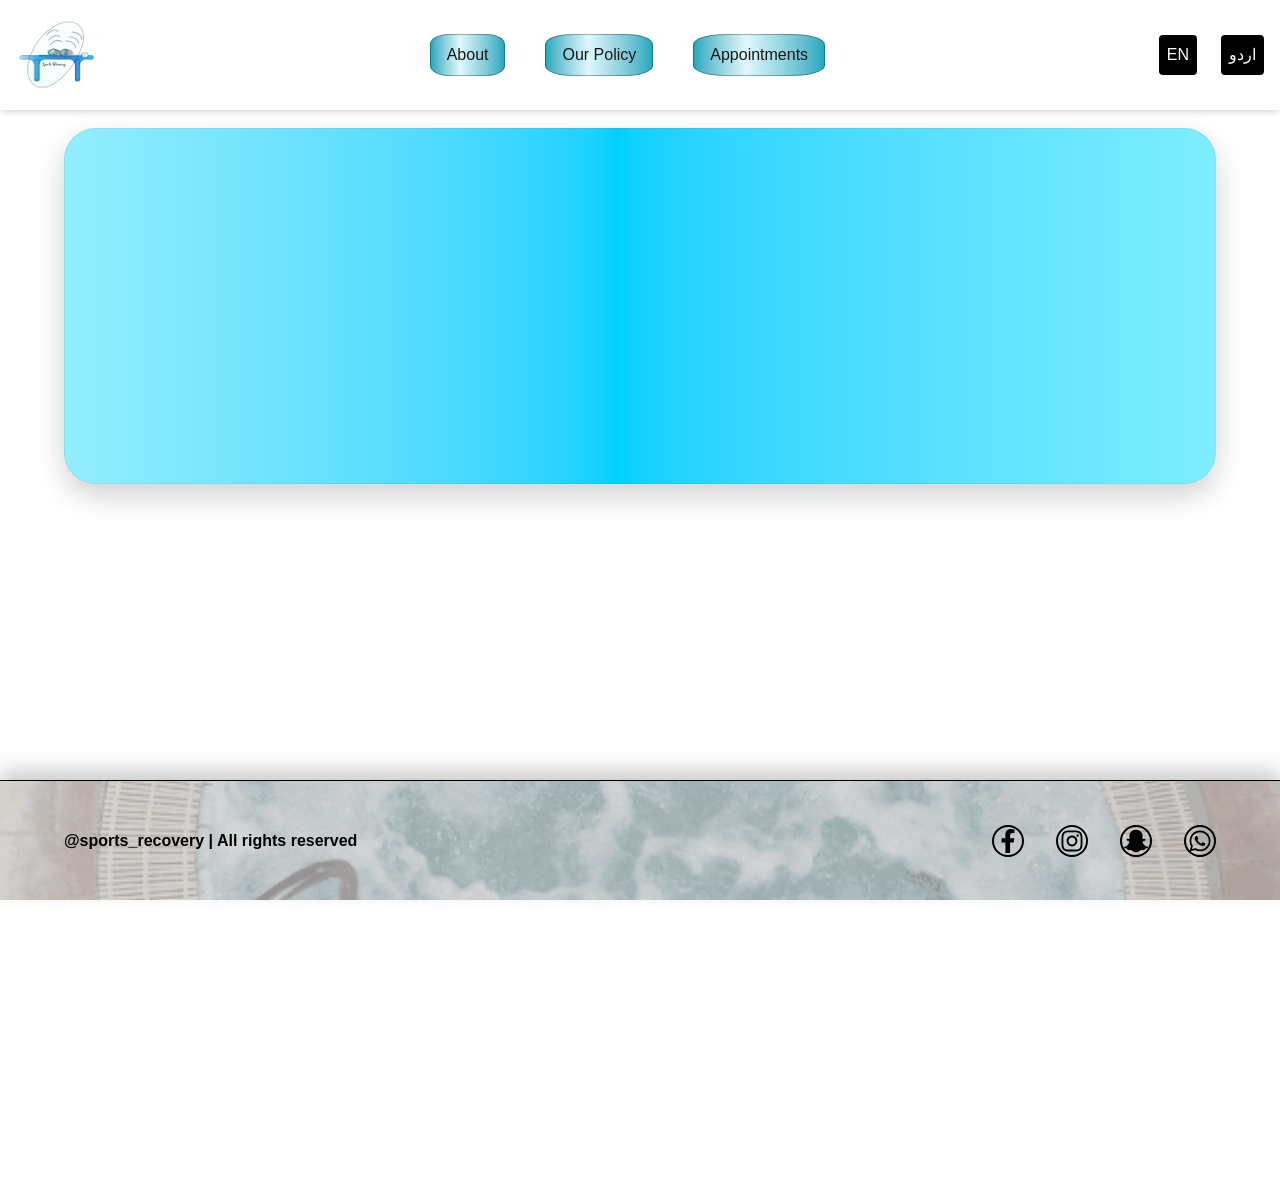
==== commit 6dcccf53: "Sitemap / robots.txt for SEO" ====
--- a/index.html
+++ b/index.html
@@ -1 +1 @@
-<!DOCTYPE html><html lang="en" class="geist_a71539c9-module__T19VSG__variable geist_mono_8d43a2aa-module__8Li5zG__variable h-full antialiased"><head><meta charSet="utf-8"/><meta name="viewport" content="width=device-width, initial-scale=1"/><link rel="preload" href="/_next/static/media/797e433ab948586e-s.p.0.q-h669a_dqa.woff2" as="font" crossorigin="" type="font/woff2"/><link rel="preload" href="/_next/static/media/caa3a2e1cccd8315-s.p.16t1db8_9y2o~.woff2" as="font" crossorigin="" type="font/woff2"/><link rel="preload" as="image" href="/videos/Hero.gif"/><link rel="preload" as="image" href="/videos/comfort-motto.gif"/><link rel="preload" as="image" href="/videos/health-motto.gif"/><link rel="preload" as="image" href="/videos/ambiance-motto.gif"/><link rel="preload" as="image" href="/images/Footer-Background.gif"/><link rel="stylesheet" href="/_next/static/chunks/0d99gzafrk-g2.css" data-precedence="next"/><link rel="preload" as="script" fetchPriority="low" href="/_next/static/chunks/16i90eio_ss7o.js"/><script src="/_next/static/chunks/0dgq26a5_oy.a.js" async=""></script><script src="/_next/static/chunks/0h4bq73pogmtb.js" async=""></script><script src="/_next/static/chunks/0oui10gukf8nf.js" async=""></script><script src="/_next/static/chunks/turbopack-0_ehtgksd8h74.js" async=""></script><script src="/_next/static/chunks/0~93c7sw_vrw9.js" async=""></script><script src="/_next/static/chunks/0d3shmwh5_nmn.js" async=""></script><script src="/_next/static/chunks/14lf1j~mkk00a.js" async=""></script><script src="/_next/static/chunks/0qvvnoiw~7_-~.js" async=""></script><script src="/_next/static/chunks/0pw3qx-mtapco.js" async=""></script><meta name="next-size-adjust" content=""/><title>Sports Recovery | Home-Based Massage Service in Multan</title><meta name="description" content="Professional home-based massage service in Multan. Sports recovery, relaxation at international standards."/><meta name="keywords" content="massage Multan,home massage Multan,sports massage Multan,massage service Pakistan,home-based massage Multan,relaxation Multan,sports recovery Multan,home-based spa Multan"/><link rel="icon" href="/favicon.ico?favicon.0dt60q6q8aa7p.ico" sizes="1024x1024" type="image/x-icon"/><script src="/_next/static/chunks/03~yq9q893hmn.js" noModule=""></script></head><body class="min-h-full flex flex-col"><div hidden=""><!--$--><!--/$--></div><script type="application/ld+json">{"@context":"https://schema.org","@type":"LocalBusiness","name":"Sports Recovery","description":"Home based massage service in Multan","areaServed":"Multan","telephone":"+923030310585","url":"https://sportsrecovery58-cpu.github.io"}</script><nav class="md:block fixed top-0 left-0 w-full z-40 bg-white/30 backdrop-blur-md md:shadow-md h-fit" dir="ltr"><div class="flex md:justify-between items-center px-4 py-3"><div class="hidden md:block text-xl font-bold "><img alt="Logo" loading="lazy" width="80" height="80" decoding="async" data-nimg="1" style="color:transparent" src="/images/logo.png"/></div><section class="hidden md:flex items-center gap-10"><a class="hover:text-lg bg-gradient-to-r from-[#1CAABF] via-[#DFF9FD] via-[40%] to-[#1CAABF] px-4 py-2 rounded-[25%] backdrop-blur-md border border-black/30" href="/">About</a><a class="hover:text-lg bg-gradient-to-r from-[#1CAABF] via-[#DFF9FD] via-[40%] to-[#1CAABF] px-4 py-2 rounded-[25%] backdrop-blur-md border border-black/30" href="/policy">Our Policy</a><a class="hover:text-lg bg-gradient-to-r from-[#1CAABF] via-[#DFF9FD] via-[40%] to-[#1CAABF] px-4 py-2 rounded-[25%] backdrop-blur-md border border-black/30" href="/appointments">Appointments</a></section><section class="hidden md:flex items-center gap-6"><button class="hover:bg-yellow-500 bg-black text-white px-2 py-2 rounded">EN</button><button class="hover:bg-yellow-500 bg-black text-white px-2 py-2 rounded">اردو</button></section><button class="md:hidden z-40"><span class="block w-8 h-1 bg-black my-1 transition-all duration-300 ease-in-out "></span><span class="block w-8 h-1 bg-black my-1 transition-all duration-300 ease-in-out opacity-100"></span><span class="block w-8 h-1 bg-black my-1 transition-all duration-300 ease-in-out "></span></button><section class="md:hidden px-4 text-sm pb-4 flex  gap-4" style="margin-left:auto;margin-right:0"><button class="hover:bg-yellow-500 bg-black text-white px-2 py-2 rounded">EN</button><button class="hover:bg-yellow-500 bg-black text-white px-2 py-2 rounded">اردو</button></section><aside class="md:hidden fixed top-0 mt-20 left-auto right- w-64 min-h-screen bg-white/90 backdrop-blur-md z-50 transform transition-transform duration-300 ease-in-out -translate-x-full"><nav class="flex flex-col mt-20 px-6 gap-6 items-center"><div class="md:block text-xl font-bold "><img alt="Logo" loading="lazy" width="32" height="32" decoding="async" data-nimg="1" style="color:transparent" src="/images/logo.png"/></div><a class="hover:text-lg hover:point cursor-pointer text-center bg-gradient-to-r from-[#1CAABF] via-[#DFF9FD] via-[40%] to-[#1CAABF] px-4 py-2 rounded-[25%] backdrop-blur-md border border-black/30" href="/">About</a><a class="hover:text-lg hover:point cursor-pointer text-center bg-gradient-to-r from-[#1CAABF] via-[#DFF9FD] via-[40%] to-[#1CAABF] px-4 py-2 rounded-[25%] backdrop-blur-md border border-black/30" href="/policy">Our Policy</a><a class="hover:text-lg hover:point cursor-pointer text-center bg-gradient-to-r from-[#1CAABF] via-[#DFF9FD] via-[40%] to-[#1CAABF] px-4 py-2 rounded-[25%] backdrop-blur-md border border-black/30" href="/appointments">Appointments</a></nav></aside></div></nav><h1 class="sr-only">Home Based Massage Services in Multan | Sports Recovery</h1><h2 class="sr-only">Professional Sports Massage, Relaxation Therapy, and Recovery Services</h2><main class="min-h-screen flex flex-col md:mt-[128px] mt-[146px] pb-[108px]" dir="ltr"><section><h1 class="sr-only">Home Massage Services in Multan</h1><section class="max-w-6xl border border-black/5 rounded-[2rem] shadow-[0_12px_28px_rgba(0,0,0,0.18)] bg-white snap-start pt-4 pb-4 px-4 md:px-8  bg-gradient-to-r from-[#92EEFD] via-[#00D0FF] via-[48%] to-[#7DEEFF] rounded-4xl w-[95%] mr-auto ml-auto"><div class="max-w-10xl max-auto glass rounded-2xl grid md:grid-cols-2 gap-6 items-center" style="opacity:0;transform:translateX(-80px)"><section class="text-center md:text-left"><h2 class="text-sm md:text-xl font-semibold mb-4">At “Sports Recovery” We Strive to provide top-notch International standards compliant massage recovery sessions. providing professional massage service in Multan, helping clients relieve pain and recover faster.</h2></section><section class="w-[75vw] md:w-full mr-auto ml-auto border border-black/5 rounded-[2rem] shadow-[0_12px_28px_rgba(0,0,0,0.18)] bg-white snap-start rounted-2xl overflow-hidden"><section class="relative mr-auto ml-auto w-[75vw] md:w-full h-[220px] md:h-[320px] rounded-2xl overflow-hidden"><img src="/videos/Hero.gif" alt="Hero Image" class="w-full h-full object-fill"/></section></section></div></section><section class="mt-[18px] px-4 md:px-8 py-14 md:py-20"><div class="max-auto max-w-6xl grid gap-8 md:grid-cols-[220px_1fr] md:items-start mr-auto ml-auto"><div class="md:mt-[15vh] text-sm md:text-lg font-semibold mb-4&quot;" style="opacity:0;transform:translateX(-40px)"><h2 class="md:pl-8 text-sm md:text-xl font-semibold text-center underline underline-offset-4 italic">Our Three Anchors</h2></div><div class="overflow-visible snap-x snap-mandatory"><div class="flex flex-wrap justify-center gap-10 md:gap-8"><article class="relative flex-1 min-w-[150px] max-w-[220px] sm:min-w-[180px] sm:max-w-[250px] border border-black/5 rounded-[2rem] shadow-[0_12px_28px_rgba(0,0,0,0.18)] bg-white snap-start" style="opacity:0;transform:translateY(24px) scale(0.98)"><div class="relative aspect-[3/5] overflow-hidden rounded-[2rem] border border-black/5 shadow-[0_12px_28px_rgba(0,0,0,0.18)]"><img src="/videos/comfort-motto.gif" class="w-full h-full object-cover"/></div><div class="absolute -bottom-5 left-1/2 w-[72%] -translate-x-1/2 rounded-full bg-[#DFF9FD] px-5 py-2 text-center border border-black/5 shadow-sm"><span class="text-base md:text-xl font-medium">Comfort</span></div></article><article class="relative flex-1 min-w-[150px] max-w-[220px] sm:min-w-[180px] sm:max-w-[250px] border border-black/5 rounded-[2rem] shadow-[0_12px_28px_rgba(0,0,0,0.18)] bg-white snap-start" style="opacity:0;transform:translateY(24px) scale(0.98)"><div class="relative aspect-[3/5] overflow-hidden rounded-[2rem] border border-black/5 shadow-[0_12px_28px_rgba(0,0,0,0.18)]"><img src="/videos/health-motto.gif" class="w-full h-full object-cover"/></div><div class="absolute -bottom-5 left-1/2 w-[72%] -translate-x-1/2 rounded-full bg-[#DFF9FD] px-5 py-2 text-center border border-black/5 shadow-sm"><span class="text-base md:text-xl font-medium">Health</span></div></article><article class="relative flex-1 min-w-[150px] max-w-[220px] sm:min-w-[180px] sm:max-w-[250px] border border-black/5 rounded-[2rem] shadow-[0_12px_28px_rgba(0,0,0,0.18)] bg-white snap-start" style="opacity:0;transform:translateY(24px) scale(0.98)"><div class="relative aspect-[3/5] overflow-hidden rounded-[2rem] border border-black/5 shadow-[0_12px_28px_rgba(0,0,0,0.18)]"><img src="/videos/ambiance-motto.gif" class="w-full h-full object-cover"/></div><div class="absolute -bottom-5 left-1/2 w-[72%] -translate-x-1/2 rounded-full bg-[#DFF9FD] px-5 py-2 text-center border border-black/5 shadow-sm"><span class="text-base md:text-xl font-medium">Ambience</span></div></article></div></div></div></section></section></main><section class="sr-only"><p>Sports Recovery provides professional home based massage services in Multan, specializing in sports, relaxation massage, and recovery sessions. Our trained therapists ensure high-quality.</p></section><section class="sr-only"><p>We provide home based massage services to everyone from DHA Multan, Cantt Multan, Gulgasht Colony, Bosan Road, and all areas are welcome to our spa in Multan. Currently strict gender policy and only male therapists are available, but we are working on expanding our team. Book professional sports recovery massage at our place today.</p></section><!--$--><!--/$--><footer class="fixed bottom-0 left-0 w-full h-[90px] md:h-[120px] flex items-center justify-between px-6 md:px-16 overflow-hidden z-50 border-t border-black/100 shadow-[0_-10px_20px_rgba(0,0,0,0.2)]" dir="ltr"><img alt="Footer Background" decoding="async" data-nimg="fill" class="object-cover opacity-40" style="position:absolute;height:100%;width:100%;left:0;top:0;right:0;bottom:0;color:transparent" src="/images/Footer-Background.gif"/><div class="absolute top-0 left-0 w-full h-full bg-black/10"></div><div class="relative z-10 flex w-full items-center justify-between"><span class="text-black text-xs md:text-base font-bold">@sports_recovery | All rights reserved</span></div><div class="flex gap-6 md:gap-8 z-50"><a href="https://www.facebook.com/profile.php?id=61574394831012" target="_blank" rel="noopener noreferrer" class="transform transition-transform duration-200 hover:scale-150 rounded-full border-2 border-black p-0.5"><svg stroke="currentColor" fill="currentColor" stroke-width="0" viewBox="0 0 320 512" class="text-black w-5 h-5 md:w-6 md:h-6" height="1em" width="1em" xmlns="http://www.w3.org/2000/svg"><path d="M279.14 288l14.22-92.66h-88.91v-60.13c0-25.35 12.42-50.06 52.24-50.06h40.42V6.26S260.43 0 225.36 0c-73.22 0-121.08 44.38-121.08 124.72v70.62H22.89V288h81.39v224h100.17V288z"></path></svg></a><a href="https://www.instagram.com/sportsrecovery58" target="_blank" rel="noopener noreferrer" class="transform transition-transform duration-200 hover:scale-150 rounded-full border-2 border-black p-0.5"><svg stroke="currentColor" fill="currentColor" stroke-width="0" viewBox="0 0 448 512" class="text-black w-5 h-5 md:w-6 md:h-6" height="1em" width="1em" xmlns="http://www.w3.org/2000/svg"><path d="M224.1 141c-63.6 0-114.9 51.3-114.9 114.9s51.3 114.9 114.9 114.9S339 319.5 339 255.9 287.7 141 224.1 141zm0 189.6c-41.1 0-74.7-33.5-74.7-74.7s33.5-74.7 74.7-74.7 74.7 33.5 74.7 74.7-33.6 74.7-74.7 74.7zm146.4-194.3c0 14.9-12 26.8-26.8 26.8-14.9 0-26.8-12-26.8-26.8s12-26.8 26.8-26.8 26.8 12 26.8 26.8zm76.1 27.2c-1.7-35.9-9.9-67.7-36.2-93.9-26.2-26.2-58-34.4-93.9-36.2-37-2.1-147.9-2.1-184.9 0-35.8 1.7-67.6 9.9-93.9 36.1s-34.4 58-36.2 93.9c-2.1 37-2.1 147.9 0 184.9 1.7 35.9 9.9 67.7 36.2 93.9s58 34.4 93.9 36.2c37 2.1 147.9 2.1 184.9 0 35.9-1.7 67.7-9.9 93.9-36.2 26.2-26.2 34.4-58 36.2-93.9 2.1-37 2.1-147.8 0-184.8zM398.8 388c-7.8 19.6-22.9 34.7-42.6 42.6-29.5 11.7-99.5 9-132.1 9s-102.7 2.6-132.1-9c-19.6-7.8-34.7-22.9-42.6-42.6-11.7-29.5-9-99.5-9-132.1s-2.6-102.7 9-132.1c7.8-19.6 22.9-34.7 42.6-42.6 29.5-11.7 99.5-9 132.1-9s102.7-2.6 132.1 9c19.6 7.8 34.7 22.9 42.6 42.6 11.7 29.5 9 99.5 9 132.1s2.7 102.7-9 132.1z"></path></svg></a><a href="https://www.snapchat.com/add/sportsrecovery5" target="_blank" rel="noopener noreferrer" class="transform transition-transform duration-200 hover:scale-150 rounded-full border-2 border-black p-0.5"><svg stroke="currentColor" fill="currentColor" stroke-width="0" viewBox="0 0 512 512" class="text-black w-5 h-5 md:w-6 md:h-6" height="1em" width="1em" xmlns="http://www.w3.org/2000/svg"><path d="M510.846 392.673c-5.211 12.157-27.239 21.089-67.36 27.318-2.064 2.786-3.775 14.686-6.507 23.956-1.625 5.566-5.623 8.869-12.128 8.869l-.297-.005c-9.395 0-19.203-4.323-38.852-4.323-26.521 0-35.662 6.043-56.254 20.588-21.832 15.438-42.771 28.764-74.027 27.399-31.646 2.334-58.025-16.908-72.871-27.404-20.714-14.643-29.828-20.582-56.241-20.582-18.864 0-30.736 4.72-38.852 4.72-8.073 0-11.213-4.922-12.422-9.04-2.703-9.189-4.404-21.263-6.523-24.13-20.679-3.209-67.31-11.344-68.498-32.15a10.627 10.627 0 0 1 8.877-11.069c69.583-11.455 100.924-82.901 102.227-85.934.074-.176.155-.344.237-.515 3.713-7.537 4.544-13.849 2.463-18.753-5.05-11.896-26.872-16.164-36.053-19.796-23.715-9.366-27.015-20.128-25.612-27.504 2.437-12.836 21.725-20.735 33.002-15.453 8.919 4.181 16.843 6.297 23.547 6.297 5.022 0 8.212-1.204 9.96-2.171-2.043-35.936-7.101-87.29 5.687-115.969C158.122 21.304 229.705 15.42 250.826 15.42c.944 0 9.141-.089 10.11-.089 52.148 0 102.254 26.78 126.723 81.643 12.777 28.65 7.749 79.792 5.695 116.009 1.582.872 4.357 1.942 8.599 2.139 6.397-.286 13.815-2.389 22.069-6.257 6.085-2.846 14.406-2.461 20.48.058l.029.01c9.476 3.385 15.439 10.215 15.589 17.87.184 9.747-8.522 18.165-25.878 25.018-2.118.835-4.694 1.655-7.434 2.525-9.797 3.106-24.6 7.805-28.616 17.271-2.079 4.904-1.256 11.211 2.46 18.748.087.168.166.342.239.515 1.301 3.03 32.615 74.46 102.23 85.934 6.427 1.058 11.163 7.877 7.725 15.859z"></path></svg></a><a href="https://wa.me/923030310585?text=Hello%20I%20want%20to%20inquire" target="_blank" rel="noopener noreferrer" class="transform transition-transform duration-200 hover:scale-150 rounded-full border-2 border-black p-0.5"><svg stroke="currentColor" fill="currentColor" stroke-width="0" viewBox="0 0 448 512" class="text-black w-5 h-5 md:w-6 md:h-6" height="1em" width="1em" xmlns="http://www.w3.org/2000/svg"><path d="M380.9 97.1C339 55.1 283.2 32 223.9 32c-122.4 0-222 99.6-222 222 0 39.1 10.2 77.3 29.6 111L0 480l117.7-30.9c32.4 17.7 68.9 27 106.1 27h.1c122.3 0 224.1-99.6 224.1-222 0-59.3-25.2-115-67.1-157zm-157 341.6c-33.2 0-65.7-8.9-94-25.7l-6.7-4-69.8 18.3L72 359.2l-4.4-7c-18.5-29.4-28.2-63.3-28.2-98.2 0-101.7 82.8-184.5 184.6-184.5 49.3 0 95.6 19.2 130.4 54.1 34.8 34.9 56.2 81.2 56.1 130.5 0 101.8-84.9 184.6-186.6 184.6zm101.2-138.2c-5.5-2.8-32.8-16.2-37.9-18-5.1-1.9-8.8-2.8-12.5 2.8-3.7 5.6-14.3 18-17.6 21.8-3.2 3.7-6.5 4.2-12 1.4-32.6-16.3-54-29.1-75.5-66-5.7-9.8 5.7-9.1 16.3-30.3 1.8-3.7.9-6.9-.5-9.7-1.4-2.8-12.5-30.1-17.1-41.2-4.5-10.8-9.1-9.3-12.5-9.5-3.2-.2-6.9-.2-10.6-.2-3.7 0-9.7 1.4-14.8 6.9-5.1 5.6-19.4 19-19.4 46.3 0 27.3 19.9 53.7 22.6 57.4 2.8 3.7 39.1 59.7 94.8 83.8 35.2 15.2 49 16.5 66.6 13.9 10.7-1.6 32.8-13.4 37.4-26.4 4.6-13 4.6-24.1 3.2-26.4-1.3-2.5-5-3.9-10.5-6.6z"></path></svg></a></div></footer><script src="/_next/static/chunks/16i90eio_ss7o.js" id="_R_" async=""></script><script>(self.__next_f=self.__next_f||[]).push([0])</script><script>self.__next_f.push([1,"1:\"$Sreact.fragment\"\n2:I[83773,[\"/_next/static/chunks/0~93c7sw_vrw9.js\",\"/_next/static/chunks/0d3shmwh5_nmn.js\",\"/_next/static/chunks/14lf1j~mkk00a.js\",\"/_next/static/chunks/0qvvnoiw~7_-~.js\"],\"LanguageProvider\"]\n3:I[82791,[\"/_next/static/chunks/0~93c7sw_vrw9.js\",\"/_next/static/chunks/0d3shmwh5_nmn.js\",\"/_next/static/chunks/14lf1j~mkk00a.js\",\"/_next/static/chunks/0qvvnoiw~7_-~.js\"],\"default\"]\n4:I[39756,[\"/_next/static/chunks/0~93c7sw_vrw9.js\",\"/_next/static/chunks/0d3shmwh5_nmn.js\",\"/_next/static/chunks/14lf1j~mkk00a.js\",\"/_next/static/chunks/0qvvnoiw~7_-~.js\"],\"default\"]\n5:I[37457,[\"/_next/static/chunks/0~93c7sw_vrw9.js\",\"/_next/static/chunks/0d3shmwh5_nmn.js\",\"/_next/static/chunks/14lf1j~mkk00a.js\",\"/_next/static/chunks/0qvvnoiw~7_-~.js\"],\"default\"]\n6:I[58897,[\"/_next/static/chunks/0~93c7sw_vrw9.js\",\"/_next/static/chunks/0d3shmwh5_nmn.js\",\"/_next/static/chunks/14lf1j~mkk00a.js\",\"/_next/static/chunks/0qvvnoiw~7_-~.js\"],\"default\"]\n7:I[47257,[\"/_next/static/chunks/0~93c7sw_vrw9.js\",\"/_next/static/chunks/0d3shmwh5_nmn.js\",\"/_next/static/chunks/14lf1j~mkk00a.js\",\"/_next/static/chunks/0qvvnoiw~7_-~.js\"],\"ClientPageRoot\"]\n8:I[52683,[\"/_next/static/chunks/0~93c7sw_vrw9.js\",\"/_next/static/chunks/0d3shmwh5_nmn.js\",\"/_next/static/chunks/14lf1j~mkk00a.js\",\"/_next/static/chunks/0qvvnoiw~7_-~.js\",\"/_next/static/chunks/0pw3qx-mtapco.js\"],\"default\"]\nb:I[97367,[\"/_next/static/chunks/0~93c7sw_vrw9.js\",\"/_next/static/chunks/0d3shmwh5_nmn.js\",\"/_next/static/chunks/14lf1j~mkk00a.js\",\"/_next/static/chunks/0qvvnoiw~7_-~.js\"],\"OutletBoundary\"]\nc:\"$Sreact.suspense\"\ne:I[97367,[\"/_next/static/chunks/0~93c7sw_vrw9.js\",\"/_next/static/chunks/0d3shmwh5_nmn.js\",\"/_next/static/chunks/14lf1j~mkk00a.js\",\"/_next/static/chunks/0qvvnoiw~7_-~.js\"],\"ViewportBoundary\"]\n10:I[97367,[\"/_next/static/chunks/0~93c7sw_vrw9.js\",\"/_next/static/chunks/0d3shmwh5_nmn.js\",\"/_next/static/chunks/14lf1j~mkk00a.js\",\"/_next/static/chunks/0qvvnoiw~7_-~.js\"],\"MetadataBoundary\"]\n12:I[68027,[\"/_next/static/chunks/0~93c7sw_vrw9.js\",\"/_next/static/chunks/0d3shmwh5_nmn.js\",\"/_next/static/chunks/14lf1j~mkk00a.js\",\"/_next/static/chunks/0qvvnoiw~7_-~.js\"],\"default\",1]\n:HL[\"/_next/static/chunks/0d99gzafrk-g2.css\",\"style\"]\n:HL[\"/_next/static/media/797e433ab948586e-s.p.0.q-h669a_dqa.woff2\",\"font\",{\"crossOrigin\":\"\",\"type\":\"font/woff2\"}]\n:HL[\"/_next/static/media/caa3a2e1cccd8315-s.p.16t1db8_9y2o~.woff2\",\"font\",{\"crossOrigin\":\"\",\"type\":\"font/woff2\"}]\n"])</script><script>self.__next_f.push([1,"0:{\"P\":null,\"c\":[\"\",\"\"],\"q\":\"\",\"i\":false,\"f\":[[[\"\",{\"children\":[\"__PAGE__\",{}]},\"$undefined\",\"$undefined\",16],[[\"$\",\"$1\",\"c\",{\"children\":[[[\"$\",\"link\",\"0\",{\"rel\":\"stylesheet\",\"href\":\"/_next/static/chunks/0d99gzafrk-g2.css\",\"precedence\":\"next\",\"crossOrigin\":\"$undefined\",\"nonce\":\"$undefined\"}],[\"$\",\"script\",\"script-0\",{\"src\":\"/_next/static/chunks/0~93c7sw_vrw9.js\",\"async\":true,\"nonce\":\"$undefined\"}],[\"$\",\"script\",\"script-1\",{\"src\":\"/_next/static/chunks/0d3shmwh5_nmn.js\",\"async\":true,\"nonce\":\"$undefined\"}],[\"$\",\"script\",\"script-2\",{\"src\":\"/_next/static/chunks/14lf1j~mkk00a.js\",\"async\":true,\"nonce\":\"$undefined\"}],[\"$\",\"script\",\"script-3\",{\"src\":\"/_next/static/chunks/0qvvnoiw~7_-~.js\",\"async\":true,\"nonce\":\"$undefined\"}]],[\"$\",\"html\",null,{\"lang\":\"en\",\"className\":\"geist_a71539c9-module__T19VSG__variable geist_mono_8d43a2aa-module__8Li5zG__variable h-full antialiased\",\"children\":[\"$\",\"body\",null,{\"className\":\"min-h-full flex flex-col\",\"children\":[[\"$\",\"script\",null,{\"type\":\"application/ld+json\",\"dangerouslySetInnerHTML\":{\"__html\":\"{\\\"@context\\\":\\\"https://schema.org\\\",\\\"@type\\\":\\\"LocalBusiness\\\",\\\"name\\\":\\\"Sports Recovery\\\",\\\"description\\\":\\\"Home based massage service in Multan\\\",\\\"areaServed\\\":\\\"Multan\\\",\\\"telephone\\\":\\\"+923030310585\\\",\\\"url\\\":\\\"https://sportsrecovery58-cpu.github.io\\\"}\"}}],[\"$\",\"$L2\",null,{\"children\":[[\"$\",\"$L3\",null,{}],[\"$\",\"$L4\",null,{\"parallelRouterKey\":\"children\",\"error\":\"$undefined\",\"errorStyles\":\"$undefined\",\"errorScripts\":\"$undefined\",\"template\":[\"$\",\"$L5\",null,{}],\"templateStyles\":\"$undefined\",\"templateScripts\":\"$undefined\",\"notFound\":[[[\"$\",\"title\",null,{\"children\":\"404: This page could not be found.\"}],[\"$\",\"div\",null,{\"style\":{\"fontFamily\":\"system-ui,\\\"Segoe UI\\\",Roboto,Helvetica,Arial,sans-serif,\\\"Apple Color Emoji\\\",\\\"Segoe UI Emoji\\\"\",\"height\":\"100vh\",\"textAlign\":\"center\",\"display\":\"flex\",\"flexDirection\":\"column\",\"alignItems\":\"center\",\"justifyContent\":\"center\"},\"children\":[\"$\",\"div\",null,{\"children\":[[\"$\",\"style\",null,{\"dangerouslySetInnerHTML\":{\"__html\":\"body{color:#000;background:#fff;margin:0}.next-error-h1{border-right:1px solid rgba(0,0,0,.3)}@media (prefers-color-scheme:dark){body{color:#fff;background:#000}.next-error-h1{border-right:1px solid rgba(255,255,255,.3)}}\"}}],[\"$\",\"h1\",null,{\"className\":\"next-error-h1\",\"style\":{\"display\":\"inline-block\",\"margin\":\"0 20px 0 0\",\"padding\":\"0 23px 0 0\",\"fontSize\":24,\"fontWeight\":500,\"verticalAlign\":\"top\",\"lineHeight\":\"49px\"},\"children\":404}],[\"$\",\"div\",null,{\"style\":{\"display\":\"inline-block\"},\"children\":[\"$\",\"h2\",null,{\"style\":{\"fontSize\":14,\"fontWeight\":400,\"lineHeight\":\"49px\",\"margin\":0},\"children\":\"This page could not be found.\"}]}]]}]}]],[]],\"forbidden\":\"$undefined\",\"unauthorized\":\"$undefined\"}],[\"$\",\"$L6\",null,{}]]}]]}]}]]}],{\"children\":[[\"$\",\"$1\",\"c\",{\"children\":[[\"$\",\"$L7\",null,{\"Component\":\"$8\",\"serverProvidedParams\":{\"searchParams\":{},\"params\":{},\"promises\":[\"$@9\",\"$@a\"]}}],[[\"$\",\"script\",\"script-0\",{\"src\":\"/_next/static/chunks/0pw3qx-mtapco.js\",\"async\":true,\"nonce\":\"$undefined\"}]],[\"$\",\"$Lb\",null,{\"children\":[\"$\",\"$c\",null,{\"name\":\"Next.MetadataOutlet\",\"children\":\"$@d\"}]}]]}],{},null,false,null]},null,false,null],[\"$\",\"$1\",\"h\",{\"children\":[null,[\"$\",\"$Le\",null,{\"children\":\"$Lf\"}],[\"$\",\"div\",null,{\"hidden\":true,\"children\":[\"$\",\"$L10\",null,{\"children\":[\"$\",\"$c\",null,{\"name\":\"Next.Metadata\",\"children\":\"$L11\"}]}]}],[\"$\",\"meta\",null,{\"name\":\"next-size-adjust\",\"content\":\"\"}]]}],false]],\"m\":\"$undefined\",\"G\":[\"$12\",[[\"$\",\"link\",\"0\",{\"rel\":\"stylesheet\",\"href\":\"/_next/static/chunks/0d99gzafrk-g2.css\",\"precedence\":\"next\",\"crossOrigin\":\"$undefined\",\"nonce\":\"$undefined\"}]]],\"S\":true,\"h\":null,\"s\":\"$undefined\",\"l\":\"$undefined\",\"p\":\"$undefined\",\"d\":\"$undefined\",\"b\":\"L0Rz86SLVQpG1MVokolcN\"}\n"])</script><script>self.__next_f.push([1,"9:{}\na:\"$0:f:0:1:1:children:0:props:children:0:props:serverProvidedParams:params\"\n"])</script><script>self.__next_f.push([1,"f:[[\"$\",\"meta\",\"0\",{\"charSet\":\"utf-8\"}],[\"$\",\"meta\",\"1\",{\"name\":\"viewport\",\"content\":\"width=device-width, initial-scale=1\"}]]\n"])</script><script>self.__next_f.push([1,"13:I[27201,[\"/_next/static/chunks/0~93c7sw_vrw9.js\",\"/_next/static/chunks/0d3shmwh5_nmn.js\",\"/_next/static/chunks/14lf1j~mkk00a.js\",\"/_next/static/chunks/0qvvnoiw~7_-~.js\"],\"IconMark\"]\nd:null\n11:[[\"$\",\"title\",\"0\",{\"children\":\"Sports Recovery | Home-Based Massage Service in Multan\"}],[\"$\",\"meta\",\"1\",{\"name\":\"description\",\"content\":\"Professional home-based massage service in Multan. Sports recovery, relaxation at international standards.\"}],[\"$\",\"meta\",\"2\",{\"name\":\"keywords\",\"content\":\"massage Multan,home massage Multan,sports massage Multan,massage service Pakistan,home-based massage Multan,relaxation Multan,sports recovery Multan,home-based spa Multan\"}],[\"$\",\"link\",\"3\",{\"rel\":\"icon\",\"href\":\"/favicon.ico?favicon.0dt60q6q8aa7p.ico\",\"sizes\":\"1024x1024\",\"type\":\"image/x-icon\"}],[\"$\",\"$L13\",\"4\",{}]]\n"])</script></body></html>+<!DOCTYPE html><html lang="en" class="geist_a71539c9-module__T19VSG__variable geist_mono_8d43a2aa-module__8Li5zG__variable h-full antialiased"><head><meta charSet="utf-8"/><meta name="viewport" content="width=device-width, initial-scale=1"/><link rel="preload" href="/_next/static/media/797e433ab948586e-s.p.0.q-h669a_dqa.woff2" as="font" crossorigin="" type="font/woff2"/><link rel="preload" href="/_next/static/media/caa3a2e1cccd8315-s.p.16t1db8_9y2o~.woff2" as="font" crossorigin="" type="font/woff2"/><link rel="preload" as="image" href="/videos/Hero.gif"/><link rel="preload" as="image" href="/videos/comfort-motto.gif"/><link rel="preload" as="image" href="/videos/health-motto.gif"/><link rel="preload" as="image" href="/videos/ambiance-motto.gif"/><link rel="preload" as="image" href="/images/Footer-Background.gif"/><link rel="stylesheet" href="/_next/static/chunks/0d99gzafrk-g2.css" data-precedence="next"/><link rel="preload" as="script" fetchPriority="low" href="/_next/static/chunks/16i90eio_ss7o.js"/><script src="/_next/static/chunks/0dgq26a5_oy.a.js" async=""></script><script src="/_next/static/chunks/0h4bq73pogmtb.js" async=""></script><script src="/_next/static/chunks/0oui10gukf8nf.js" async=""></script><script src="/_next/static/chunks/turbopack-0_ehtgksd8h74.js" async=""></script><script src="/_next/static/chunks/0~93c7sw_vrw9.js" async=""></script><script src="/_next/static/chunks/0d3shmwh5_nmn.js" async=""></script><script src="/_next/static/chunks/14lf1j~mkk00a.js" async=""></script><script src="/_next/static/chunks/0qvvnoiw~7_-~.js" async=""></script><script src="/_next/static/chunks/0pw3qx-mtapco.js" async=""></script><meta name="next-size-adjust" content=""/><title>Sports Recovery | Home-Based Massage Service in Multan</title><meta name="description" content="Professional home-based massage service in Multan. Sports recovery, relaxation at international standards."/><meta name="keywords" content="massage Multan,home massage Multan,sports massage Multan,massage service Pakistan,home-based massage Multan,relaxation Multan,sports recovery Multan,home-based spa Multan"/><link rel="icon" href="/favicon.ico?favicon.0dt60q6q8aa7p.ico" sizes="1024x1024" type="image/x-icon"/><script src="/_next/static/chunks/03~yq9q893hmn.js" noModule=""></script></head><body class="min-h-full flex flex-col"><div hidden=""><!--$--><!--/$--></div><script type="application/ld+json">{"@context":"https://schema.org","@type":"LocalBusiness","name":"Sports Recovery","description":"Home based massage service in Multan","areaServed":"Multan","telephone":"+923030310585","url":"https://sportsrecovery58-cpu.github.io"}</script><nav class="md:block fixed top-0 left-0 w-full z-40 bg-white/30 backdrop-blur-md md:shadow-md h-fit" dir="ltr"><div class="flex md:justify-between items-center px-4 py-3"><div class="hidden md:block text-xl font-bold "><img alt="Logo" loading="lazy" width="80" height="80" decoding="async" data-nimg="1" style="color:transparent" src="/images/logo.png"/></div><section class="hidden md:flex items-center gap-10"><a class="hover:text-lg bg-gradient-to-r from-[#1CAABF] via-[#DFF9FD] via-[40%] to-[#1CAABF] px-4 py-2 rounded-[25%] backdrop-blur-md border border-black/30" href="/">About</a><a class="hover:text-lg bg-gradient-to-r from-[#1CAABF] via-[#DFF9FD] via-[40%] to-[#1CAABF] px-4 py-2 rounded-[25%] backdrop-blur-md border border-black/30" href="/policy">Our Policy</a><a class="hover:text-lg bg-gradient-to-r from-[#1CAABF] via-[#DFF9FD] via-[40%] to-[#1CAABF] px-4 py-2 rounded-[25%] backdrop-blur-md border border-black/30" href="/appointments">Appointments</a></section><section class="hidden md:flex items-center gap-6"><button class="hover:bg-yellow-500 bg-black text-white px-2 py-2 rounded">EN</button><button class="hover:bg-yellow-500 bg-black text-white px-2 py-2 rounded">اردو</button></section><button class="md:hidden z-40"><span class="block w-8 h-1 bg-black my-1 transition-all duration-300 ease-in-out "></span><span class="block w-8 h-1 bg-black my-1 transition-all duration-300 ease-in-out opacity-100"></span><span class="block w-8 h-1 bg-black my-1 transition-all duration-300 ease-in-out "></span></button><section class="md:hidden px-4 text-sm pb-4 flex  gap-4" style="margin-left:auto;margin-right:0"><button class="hover:bg-yellow-500 bg-black text-white px-2 py-2 rounded">EN</button><button class="hover:bg-yellow-500 bg-black text-white px-2 py-2 rounded">اردو</button></section><aside class="md:hidden fixed top-0 mt-20 left-auto right- w-64 min-h-screen bg-white/90 backdrop-blur-md z-50 transform transition-transform duration-300 ease-in-out -translate-x-full"><nav class="flex flex-col mt-20 px-6 gap-6 items-center"><div class="md:block text-xl font-bold "><img alt="Logo" loading="lazy" width="32" height="32" decoding="async" data-nimg="1" style="color:transparent" src="/images/logo.png"/></div><a class="hover:text-lg hover:point cursor-pointer text-center bg-gradient-to-r from-[#1CAABF] via-[#DFF9FD] via-[40%] to-[#1CAABF] px-4 py-2 rounded-[25%] backdrop-blur-md border border-black/30" href="/">About</a><a class="hover:text-lg hover:point cursor-pointer text-center bg-gradient-to-r from-[#1CAABF] via-[#DFF9FD] via-[40%] to-[#1CAABF] px-4 py-2 rounded-[25%] backdrop-blur-md border border-black/30" href="/policy">Our Policy</a><a class="hover:text-lg hover:point cursor-pointer text-center bg-gradient-to-r from-[#1CAABF] via-[#DFF9FD] via-[40%] to-[#1CAABF] px-4 py-2 rounded-[25%] backdrop-blur-md border border-black/30" href="/appointments">Appointments</a></nav></aside></div></nav><h1 class="sr-only">Home Based Massage Services in Multan | Sports Recovery</h1><h2 class="sr-only">Professional Sports Massage, Relaxation Therapy, and Recovery Services</h2><main class="min-h-screen flex flex-col md:mt-[128px] mt-[146px] pb-[108px]" dir="ltr"><section><h1 class="sr-only">Home Massage Services in Multan</h1><section class="max-w-6xl border border-black/5 rounded-[2rem] shadow-[0_12px_28px_rgba(0,0,0,0.18)] bg-white snap-start pt-4 pb-4 px-4 md:px-8  bg-gradient-to-r from-[#92EEFD] via-[#00D0FF] via-[48%] to-[#7DEEFF] rounded-4xl w-[95%] mr-auto ml-auto"><div class="max-w-10xl max-auto glass rounded-2xl grid md:grid-cols-2 gap-6 items-center" style="opacity:0;transform:translateX(-80px)"><section class="text-center md:text-left"><h2 class="text-sm md:text-xl font-semibold mb-4">At “Sports Recovery” We Strive to provide top-notch International standards compliant massage recovery sessions. providing professional massage service in Multan, helping clients relieve pain and recover faster.</h2></section><section class="w-[75vw] md:w-full mr-auto ml-auto border border-black/5 rounded-[2rem] shadow-[0_12px_28px_rgba(0,0,0,0.18)] bg-white snap-start rounted-2xl overflow-hidden"><section class="relative mr-auto ml-auto w-[75vw] md:w-full h-[220px] md:h-[320px] rounded-2xl overflow-hidden"><img src="/videos/Hero.gif" alt="Hero Image" class="w-full h-full object-fill"/></section></section></div></section><section class="mt-[18px] px-4 md:px-8 py-14 md:py-20"><div class="max-auto max-w-6xl grid gap-8 md:grid-cols-[220px_1fr] md:items-start mr-auto ml-auto"><div class="md:mt-[15vh] text-sm md:text-lg font-semibold mb-4&quot;" style="opacity:0;transform:translateX(-40px)"><h2 class="md:pl-8 text-sm md:text-xl font-semibold text-center underline underline-offset-4 italic">Our Three Anchors</h2></div><div class="overflow-visible snap-x snap-mandatory"><div class="flex flex-wrap justify-center gap-10 md:gap-8"><article class="relative flex-1 min-w-[150px] max-w-[220px] sm:min-w-[180px] sm:max-w-[250px] border border-black/5 rounded-[2rem] shadow-[0_12px_28px_rgba(0,0,0,0.18)] bg-white snap-start" style="opacity:0;transform:translateY(24px) scale(0.98)"><div class="relative aspect-[3/5] overflow-hidden rounded-[2rem] border border-black/5 shadow-[0_12px_28px_rgba(0,0,0,0.18)]"><img src="/videos/comfort-motto.gif" class="w-full h-full object-cover"/></div><div class="absolute -bottom-5 left-1/2 w-[72%] -translate-x-1/2 rounded-full bg-[#DFF9FD] px-5 py-2 text-center border border-black/5 shadow-sm"><span class="text-base md:text-xl font-medium">Comfort</span></div></article><article class="relative flex-1 min-w-[150px] max-w-[220px] sm:min-w-[180px] sm:max-w-[250px] border border-black/5 rounded-[2rem] shadow-[0_12px_28px_rgba(0,0,0,0.18)] bg-white snap-start" style="opacity:0;transform:translateY(24px) scale(0.98)"><div class="relative aspect-[3/5] overflow-hidden rounded-[2rem] border border-black/5 shadow-[0_12px_28px_rgba(0,0,0,0.18)]"><img src="/videos/health-motto.gif" class="w-full h-full object-cover"/></div><div class="absolute -bottom-5 left-1/2 w-[72%] -translate-x-1/2 rounded-full bg-[#DFF9FD] px-5 py-2 text-center border border-black/5 shadow-sm"><span class="text-base md:text-xl font-medium">Health</span></div></article><article class="relative flex-1 min-w-[150px] max-w-[220px] sm:min-w-[180px] sm:max-w-[250px] border border-black/5 rounded-[2rem] shadow-[0_12px_28px_rgba(0,0,0,0.18)] bg-white snap-start" style="opacity:0;transform:translateY(24px) scale(0.98)"><div class="relative aspect-[3/5] overflow-hidden rounded-[2rem] border border-black/5 shadow-[0_12px_28px_rgba(0,0,0,0.18)]"><img src="/videos/ambiance-motto.gif" class="w-full h-full object-cover"/></div><div class="absolute -bottom-5 left-1/2 w-[72%] -translate-x-1/2 rounded-full bg-[#DFF9FD] px-5 py-2 text-center border border-black/5 shadow-sm"><span class="text-base md:text-xl font-medium">Ambience</span></div></article></div></div></div></section></section></main><section class="sr-only"><p>Sports Recovery provides professional home based massage services in Multan, specializing in sports, relaxation massage, and recovery sessions. Our trained therapists ensure high-quality.</p></section><section class="sr-only"><p>We provide home based massage services to everyone from DHA Multan, Cantt Multan, Gulgasht Colony, Bosan Road, and all areas are welcome to our spa in Multan. Currently strict gender policy and only male therapists are available, but we are working on expanding our team. Book professional sports recovery massage at our place today.</p></section><!--$--><!--/$--><footer class="fixed bottom-0 left-0 w-full h-[90px] md:h-[120px] flex items-center justify-between px-6 md:px-16 overflow-hidden z-50 border-t border-black/100 shadow-[0_-10px_20px_rgba(0,0,0,0.2)]" dir="ltr"><img alt="Footer Background" decoding="async" data-nimg="fill" class="object-cover opacity-40" style="position:absolute;height:100%;width:100%;left:0;top:0;right:0;bottom:0;color:transparent" src="/images/Footer-Background.gif"/><div class="absolute top-0 left-0 w-full h-full bg-black/10"></div><div class="relative z-10 flex w-full items-center justify-between"><span class="text-black text-xs md:text-base font-bold">@sports_recovery | All rights reserved</span></div><div class="flex gap-6 md:gap-8 z-50"><a href="https://www.facebook.com/profile.php?id=61574394831012" target="_blank" rel="noopener noreferrer" class="transform transition-transform duration-200 hover:scale-150 rounded-full border-2 border-black p-0.5"><svg stroke="currentColor" fill="currentColor" stroke-width="0" viewBox="0 0 320 512" class="text-black w-5 h-5 md:w-6 md:h-6" height="1em" width="1em" xmlns="http://www.w3.org/2000/svg"><path d="M279.14 288l14.22-92.66h-88.91v-60.13c0-25.35 12.42-50.06 52.24-50.06h40.42V6.26S260.43 0 225.36 0c-73.22 0-121.08 44.38-121.08 124.72v70.62H22.89V288h81.39v224h100.17V288z"></path></svg></a><a href="https://www.instagram.com/sportsrecovery58" target="_blank" rel="noopener noreferrer" class="transform transition-transform duration-200 hover:scale-150 rounded-full border-2 border-black p-0.5"><svg stroke="currentColor" fill="currentColor" stroke-width="0" viewBox="0 0 448 512" class="text-black w-5 h-5 md:w-6 md:h-6" height="1em" width="1em" xmlns="http://www.w3.org/2000/svg"><path d="M224.1 141c-63.6 0-114.9 51.3-114.9 114.9s51.3 114.9 114.9 114.9S339 319.5 339 255.9 287.7 141 224.1 141zm0 189.6c-41.1 0-74.7-33.5-74.7-74.7s33.5-74.7 74.7-74.7 74.7 33.5 74.7 74.7-33.6 74.7-74.7 74.7zm146.4-194.3c0 14.9-12 26.8-26.8 26.8-14.9 0-26.8-12-26.8-26.8s12-26.8 26.8-26.8 26.8 12 26.8 26.8zm76.1 27.2c-1.7-35.9-9.9-67.7-36.2-93.9-26.2-26.2-58-34.4-93.9-36.2-37-2.1-147.9-2.1-184.9 0-35.8 1.7-67.6 9.9-93.9 36.1s-34.4 58-36.2 93.9c-2.1 37-2.1 147.9 0 184.9 1.7 35.9 9.9 67.7 36.2 93.9s58 34.4 93.9 36.2c37 2.1 147.9 2.1 184.9 0 35.9-1.7 67.7-9.9 93.9-36.2 26.2-26.2 34.4-58 36.2-93.9 2.1-37 2.1-147.8 0-184.8zM398.8 388c-7.8 19.6-22.9 34.7-42.6 42.6-29.5 11.7-99.5 9-132.1 9s-102.7 2.6-132.1-9c-19.6-7.8-34.7-22.9-42.6-42.6-11.7-29.5-9-99.5-9-132.1s-2.6-102.7 9-132.1c7.8-19.6 22.9-34.7 42.6-42.6 29.5-11.7 99.5-9 132.1-9s102.7-2.6 132.1 9c19.6 7.8 34.7 22.9 42.6 42.6 11.7 29.5 9 99.5 9 132.1s2.7 102.7-9 132.1z"></path></svg></a><a href="https://www.snapchat.com/add/sportsrecovery5" target="_blank" rel="noopener noreferrer" class="transform transition-transform duration-200 hover:scale-150 rounded-full border-2 border-black p-0.5"><svg stroke="currentColor" fill="currentColor" stroke-width="0" viewBox="0 0 512 512" class="text-black w-5 h-5 md:w-6 md:h-6" height="1em" width="1em" xmlns="http://www.w3.org/2000/svg"><path d="M510.846 392.673c-5.211 12.157-27.239 21.089-67.36 27.318-2.064 2.786-3.775 14.686-6.507 23.956-1.625 5.566-5.623 8.869-12.128 8.869l-.297-.005c-9.395 0-19.203-4.323-38.852-4.323-26.521 0-35.662 6.043-56.254 20.588-21.832 15.438-42.771 28.764-74.027 27.399-31.646 2.334-58.025-16.908-72.871-27.404-20.714-14.643-29.828-20.582-56.241-20.582-18.864 0-30.736 4.72-38.852 4.72-8.073 0-11.213-4.922-12.422-9.04-2.703-9.189-4.404-21.263-6.523-24.13-20.679-3.209-67.31-11.344-68.498-32.15a10.627 10.627 0 0 1 8.877-11.069c69.583-11.455 100.924-82.901 102.227-85.934.074-.176.155-.344.237-.515 3.713-7.537 4.544-13.849 2.463-18.753-5.05-11.896-26.872-16.164-36.053-19.796-23.715-9.366-27.015-20.128-25.612-27.504 2.437-12.836 21.725-20.735 33.002-15.453 8.919 4.181 16.843 6.297 23.547 6.297 5.022 0 8.212-1.204 9.96-2.171-2.043-35.936-7.101-87.29 5.687-115.969C158.122 21.304 229.705 15.42 250.826 15.42c.944 0 9.141-.089 10.11-.089 52.148 0 102.254 26.78 126.723 81.643 12.777 28.65 7.749 79.792 5.695 116.009 1.582.872 4.357 1.942 8.599 2.139 6.397-.286 13.815-2.389 22.069-6.257 6.085-2.846 14.406-2.461 20.48.058l.029.01c9.476 3.385 15.439 10.215 15.589 17.87.184 9.747-8.522 18.165-25.878 25.018-2.118.835-4.694 1.655-7.434 2.525-9.797 3.106-24.6 7.805-28.616 17.271-2.079 4.904-1.256 11.211 2.46 18.748.087.168.166.342.239.515 1.301 3.03 32.615 74.46 102.23 85.934 6.427 1.058 11.163 7.877 7.725 15.859z"></path></svg></a><a href="https://wa.me/923030310585?text=Hello%20I%20want%20to%20inquire" target="_blank" rel="noopener noreferrer" class="transform transition-transform duration-200 hover:scale-150 rounded-full border-2 border-black p-0.5"><svg stroke="currentColor" fill="currentColor" stroke-width="0" viewBox="0 0 448 512" class="text-black w-5 h-5 md:w-6 md:h-6" height="1em" width="1em" xmlns="http://www.w3.org/2000/svg"><path d="M380.9 97.1C339 55.1 283.2 32 223.9 32c-122.4 0-222 99.6-222 222 0 39.1 10.2 77.3 29.6 111L0 480l117.7-30.9c32.4 17.7 68.9 27 106.1 27h.1c122.3 0 224.1-99.6 224.1-222 0-59.3-25.2-115-67.1-157zm-157 341.6c-33.2 0-65.7-8.9-94-25.7l-6.7-4-69.8 18.3L72 359.2l-4.4-7c-18.5-29.4-28.2-63.3-28.2-98.2 0-101.7 82.8-184.5 184.6-184.5 49.3 0 95.6 19.2 130.4 54.1 34.8 34.9 56.2 81.2 56.1 130.5 0 101.8-84.9 184.6-186.6 184.6zm101.2-138.2c-5.5-2.8-32.8-16.2-37.9-18-5.1-1.9-8.8-2.8-12.5 2.8-3.7 5.6-14.3 18-17.6 21.8-3.2 3.7-6.5 4.2-12 1.4-32.6-16.3-54-29.1-75.5-66-5.7-9.8 5.7-9.1 16.3-30.3 1.8-3.7.9-6.9-.5-9.7-1.4-2.8-12.5-30.1-17.1-41.2-4.5-10.8-9.1-9.3-12.5-9.5-3.2-.2-6.9-.2-10.6-.2-3.7 0-9.7 1.4-14.8 6.9-5.1 5.6-19.4 19-19.4 46.3 0 27.3 19.9 53.7 22.6 57.4 2.8 3.7 39.1 59.7 94.8 83.8 35.2 15.2 49 16.5 66.6 13.9 10.7-1.6 32.8-13.4 37.4-26.4 4.6-13 4.6-24.1 3.2-26.4-1.3-2.5-5-3.9-10.5-6.6z"></path></svg></a></div></footer><script src="/_next/static/chunks/16i90eio_ss7o.js" id="_R_" async=""></script><script>(self.__next_f=self.__next_f||[]).push([0])</script><script>self.__next_f.push([1,"1:\"$Sreact.fragment\"\n2:I[83773,[\"/_next/static/chunks/0~93c7sw_vrw9.js\",\"/_next/static/chunks/0d3shmwh5_nmn.js\",\"/_next/static/chunks/14lf1j~mkk00a.js\",\"/_next/static/chunks/0qvvnoiw~7_-~.js\"],\"LanguageProvider\"]\n3:I[82791,[\"/_next/static/chunks/0~93c7sw_vrw9.js\",\"/_next/static/chunks/0d3shmwh5_nmn.js\",\"/_next/static/chunks/14lf1j~mkk00a.js\",\"/_next/static/chunks/0qvvnoiw~7_-~.js\"],\"default\"]\n4:I[39756,[\"/_next/static/chunks/0~93c7sw_vrw9.js\",\"/_next/static/chunks/0d3shmwh5_nmn.js\",\"/_next/static/chunks/14lf1j~mkk00a.js\",\"/_next/static/chunks/0qvvnoiw~7_-~.js\"],\"default\"]\n5:I[37457,[\"/_next/static/chunks/0~93c7sw_vrw9.js\",\"/_next/static/chunks/0d3shmwh5_nmn.js\",\"/_next/static/chunks/14lf1j~mkk00a.js\",\"/_next/static/chunks/0qvvnoiw~7_-~.js\"],\"default\"]\n6:I[58897,[\"/_next/static/chunks/0~93c7sw_vrw9.js\",\"/_next/static/chunks/0d3shmwh5_nmn.js\",\"/_next/static/chunks/14lf1j~mkk00a.js\",\"/_next/static/chunks/0qvvnoiw~7_-~.js\"],\"default\"]\n7:I[47257,[\"/_next/static/chunks/0~93c7sw_vrw9.js\",\"/_next/static/chunks/0d3shmwh5_nmn.js\",\"/_next/static/chunks/14lf1j~mkk00a.js\",\"/_next/static/chunks/0qvvnoiw~7_-~.js\"],\"ClientPageRoot\"]\n8:I[52683,[\"/_next/static/chunks/0~93c7sw_vrw9.js\",\"/_next/static/chunks/0d3shmwh5_nmn.js\",\"/_next/static/chunks/14lf1j~mkk00a.js\",\"/_next/static/chunks/0qvvnoiw~7_-~.js\",\"/_next/static/chunks/0pw3qx-mtapco.js\"],\"default\"]\nb:I[97367,[\"/_next/static/chunks/0~93c7sw_vrw9.js\",\"/_next/static/chunks/0d3shmwh5_nmn.js\",\"/_next/static/chunks/14lf1j~mkk00a.js\",\"/_next/static/chunks/0qvvnoiw~7_-~.js\"],\"OutletBoundary\"]\nc:\"$Sreact.suspense\"\ne:I[97367,[\"/_next/static/chunks/0~93c7sw_vrw9.js\",\"/_next/static/chunks/0d3shmwh5_nmn.js\",\"/_next/static/chunks/14lf1j~mkk00a.js\",\"/_next/static/chunks/0qvvnoiw~7_-~.js\"],\"ViewportBoundary\"]\n10:I[97367,[\"/_next/static/chunks/0~93c7sw_vrw9.js\",\"/_next/static/chunks/0d3shmwh5_nmn.js\",\"/_next/static/chunks/14lf1j~mkk00a.js\",\"/_next/static/chunks/0qvvnoiw~7_-~.js\"],\"MetadataBoundary\"]\n12:I[68027,[\"/_next/static/chunks/0~93c7sw_vrw9.js\",\"/_next/static/chunks/0d3shmwh5_nmn.js\",\"/_next/static/chunks/14lf1j~mkk00a.js\",\"/_next/static/chunks/0qvvnoiw~7_-~.js\"],\"default\",1]\n:HL[\"/_next/static/chunks/0d99gzafrk-g2.css\",\"style\"]\n:HL[\"/_next/static/media/797e433ab948586e-s.p.0.q-h669a_dqa.woff2\",\"font\",{\"crossOrigin\":\"\",\"type\":\"font/woff2\"}]\n:HL[\"/_next/static/media/caa3a2e1cccd8315-s.p.16t1db8_9y2o~.woff2\",\"font\",{\"crossOrigin\":\"\",\"type\":\"font/woff2\"}]\n"])</script><script>self.__next_f.push([1,"0:{\"P\":null,\"c\":[\"\",\"\"],\"q\":\"\",\"i\":false,\"f\":[[[\"\",{\"children\":[\"__PAGE__\",{}]},\"$undefined\",\"$undefined\",16],[[\"$\",\"$1\",\"c\",{\"children\":[[[\"$\",\"link\",\"0\",{\"rel\":\"stylesheet\",\"href\":\"/_next/static/chunks/0d99gzafrk-g2.css\",\"precedence\":\"next\",\"crossOrigin\":\"$undefined\",\"nonce\":\"$undefined\"}],[\"$\",\"script\",\"script-0\",{\"src\":\"/_next/static/chunks/0~93c7sw_vrw9.js\",\"async\":true,\"nonce\":\"$undefined\"}],[\"$\",\"script\",\"script-1\",{\"src\":\"/_next/static/chunks/0d3shmwh5_nmn.js\",\"async\":true,\"nonce\":\"$undefined\"}],[\"$\",\"script\",\"script-2\",{\"src\":\"/_next/static/chunks/14lf1j~mkk00a.js\",\"async\":true,\"nonce\":\"$undefined\"}],[\"$\",\"script\",\"script-3\",{\"src\":\"/_next/static/chunks/0qvvnoiw~7_-~.js\",\"async\":true,\"nonce\":\"$undefined\"}]],[\"$\",\"html\",null,{\"lang\":\"en\",\"className\":\"geist_a71539c9-module__T19VSG__variable geist_mono_8d43a2aa-module__8Li5zG__variable h-full antialiased\",\"children\":[\"$\",\"body\",null,{\"className\":\"min-h-full flex flex-col\",\"children\":[[\"$\",\"script\",null,{\"type\":\"application/ld+json\",\"dangerouslySetInnerHTML\":{\"__html\":\"{\\\"@context\\\":\\\"https://schema.org\\\",\\\"@type\\\":\\\"LocalBusiness\\\",\\\"name\\\":\\\"Sports Recovery\\\",\\\"description\\\":\\\"Home based massage service in Multan\\\",\\\"areaServed\\\":\\\"Multan\\\",\\\"telephone\\\":\\\"+923030310585\\\",\\\"url\\\":\\\"https://sportsrecovery58-cpu.github.io\\\"}\"}}],[\"$\",\"$L2\",null,{\"children\":[[\"$\",\"$L3\",null,{}],[\"$\",\"$L4\",null,{\"parallelRouterKey\":\"children\",\"error\":\"$undefined\",\"errorStyles\":\"$undefined\",\"errorScripts\":\"$undefined\",\"template\":[\"$\",\"$L5\",null,{}],\"templateStyles\":\"$undefined\",\"templateScripts\":\"$undefined\",\"notFound\":[[[\"$\",\"title\",null,{\"children\":\"404: This page could not be found.\"}],[\"$\",\"div\",null,{\"style\":{\"fontFamily\":\"system-ui,\\\"Segoe UI\\\",Roboto,Helvetica,Arial,sans-serif,\\\"Apple Color Emoji\\\",\\\"Segoe UI Emoji\\\"\",\"height\":\"100vh\",\"textAlign\":\"center\",\"display\":\"flex\",\"flexDirection\":\"column\",\"alignItems\":\"center\",\"justifyContent\":\"center\"},\"children\":[\"$\",\"div\",null,{\"children\":[[\"$\",\"style\",null,{\"dangerouslySetInnerHTML\":{\"__html\":\"body{color:#000;background:#fff;margin:0}.next-error-h1{border-right:1px solid rgba(0,0,0,.3)}@media (prefers-color-scheme:dark){body{color:#fff;background:#000}.next-error-h1{border-right:1px solid rgba(255,255,255,.3)}}\"}}],[\"$\",\"h1\",null,{\"className\":\"next-error-h1\",\"style\":{\"display\":\"inline-block\",\"margin\":\"0 20px 0 0\",\"padding\":\"0 23px 0 0\",\"fontSize\":24,\"fontWeight\":500,\"verticalAlign\":\"top\",\"lineHeight\":\"49px\"},\"children\":404}],[\"$\",\"div\",null,{\"style\":{\"display\":\"inline-block\"},\"children\":[\"$\",\"h2\",null,{\"style\":{\"fontSize\":14,\"fontWeight\":400,\"lineHeight\":\"49px\",\"margin\":0},\"children\":\"This page could not be found.\"}]}]]}]}]],[]],\"forbidden\":\"$undefined\",\"unauthorized\":\"$undefined\"}],[\"$\",\"$L6\",null,{}]]}]]}]}]]}],{\"children\":[[\"$\",\"$1\",\"c\",{\"children\":[[\"$\",\"$L7\",null,{\"Component\":\"$8\",\"serverProvidedParams\":{\"searchParams\":{},\"params\":{},\"promises\":[\"$@9\",\"$@a\"]}}],[[\"$\",\"script\",\"script-0\",{\"src\":\"/_next/static/chunks/0pw3qx-mtapco.js\",\"async\":true,\"nonce\":\"$undefined\"}]],[\"$\",\"$Lb\",null,{\"children\":[\"$\",\"$c\",null,{\"name\":\"Next.MetadataOutlet\",\"children\":\"$@d\"}]}]]}],{},null,false,null]},null,false,null],[\"$\",\"$1\",\"h\",{\"children\":[null,[\"$\",\"$Le\",null,{\"children\":\"$Lf\"}],[\"$\",\"div\",null,{\"hidden\":true,\"children\":[\"$\",\"$L10\",null,{\"children\":[\"$\",\"$c\",null,{\"name\":\"Next.Metadata\",\"children\":\"$L11\"}]}]}],[\"$\",\"meta\",null,{\"name\":\"next-size-adjust\",\"content\":\"\"}]]}],false]],\"m\":\"$undefined\",\"G\":[\"$12\",[[\"$\",\"link\",\"0\",{\"rel\":\"stylesheet\",\"href\":\"/_next/static/chunks/0d99gzafrk-g2.css\",\"precedence\":\"next\",\"crossOrigin\":\"$undefined\",\"nonce\":\"$undefined\"}]]],\"S\":true,\"h\":null,\"s\":\"$undefined\",\"l\":\"$undefined\",\"p\":\"$undefined\",\"d\":\"$undefined\",\"b\":\"Bu4q1FycJ7SN5UuX2sqtt\"}\n"])</script><script>self.__next_f.push([1,"9:{}\na:\"$0:f:0:1:1:children:0:props:children:0:props:serverProvidedParams:params\"\n"])</script><script>self.__next_f.push([1,"f:[[\"$\",\"meta\",\"0\",{\"charSet\":\"utf-8\"}],[\"$\",\"meta\",\"1\",{\"name\":\"viewport\",\"content\":\"width=device-width, initial-scale=1\"}]]\n"])</script><script>self.__next_f.push([1,"13:I[27201,[\"/_next/static/chunks/0~93c7sw_vrw9.js\",\"/_next/static/chunks/0d3shmwh5_nmn.js\",\"/_next/static/chunks/14lf1j~mkk00a.js\",\"/_next/static/chunks/0qvvnoiw~7_-~.js\"],\"IconMark\"]\nd:null\n11:[[\"$\",\"title\",\"0\",{\"children\":\"Sports Recovery | Home-Based Massage Service in Multan\"}],[\"$\",\"meta\",\"1\",{\"name\":\"description\",\"content\":\"Professional home-based massage service in Multan. Sports recovery, relaxation at international standards.\"}],[\"$\",\"meta\",\"2\",{\"name\":\"keywords\",\"content\":\"massage Multan,home massage Multan,sports massage Multan,massage service Pakistan,home-based massage Multan,relaxation Multan,sports recovery Multan,home-based spa Multan\"}],[\"$\",\"link\",\"3\",{\"rel\":\"icon\",\"href\":\"/favicon.ico?favicon.0dt60q6q8aa7p.ico\",\"sizes\":\"1024x1024\",\"type\":\"image/x-icon\"}],[\"$\",\"$L13\",\"4\",{}]]\n"])</script></body></html>
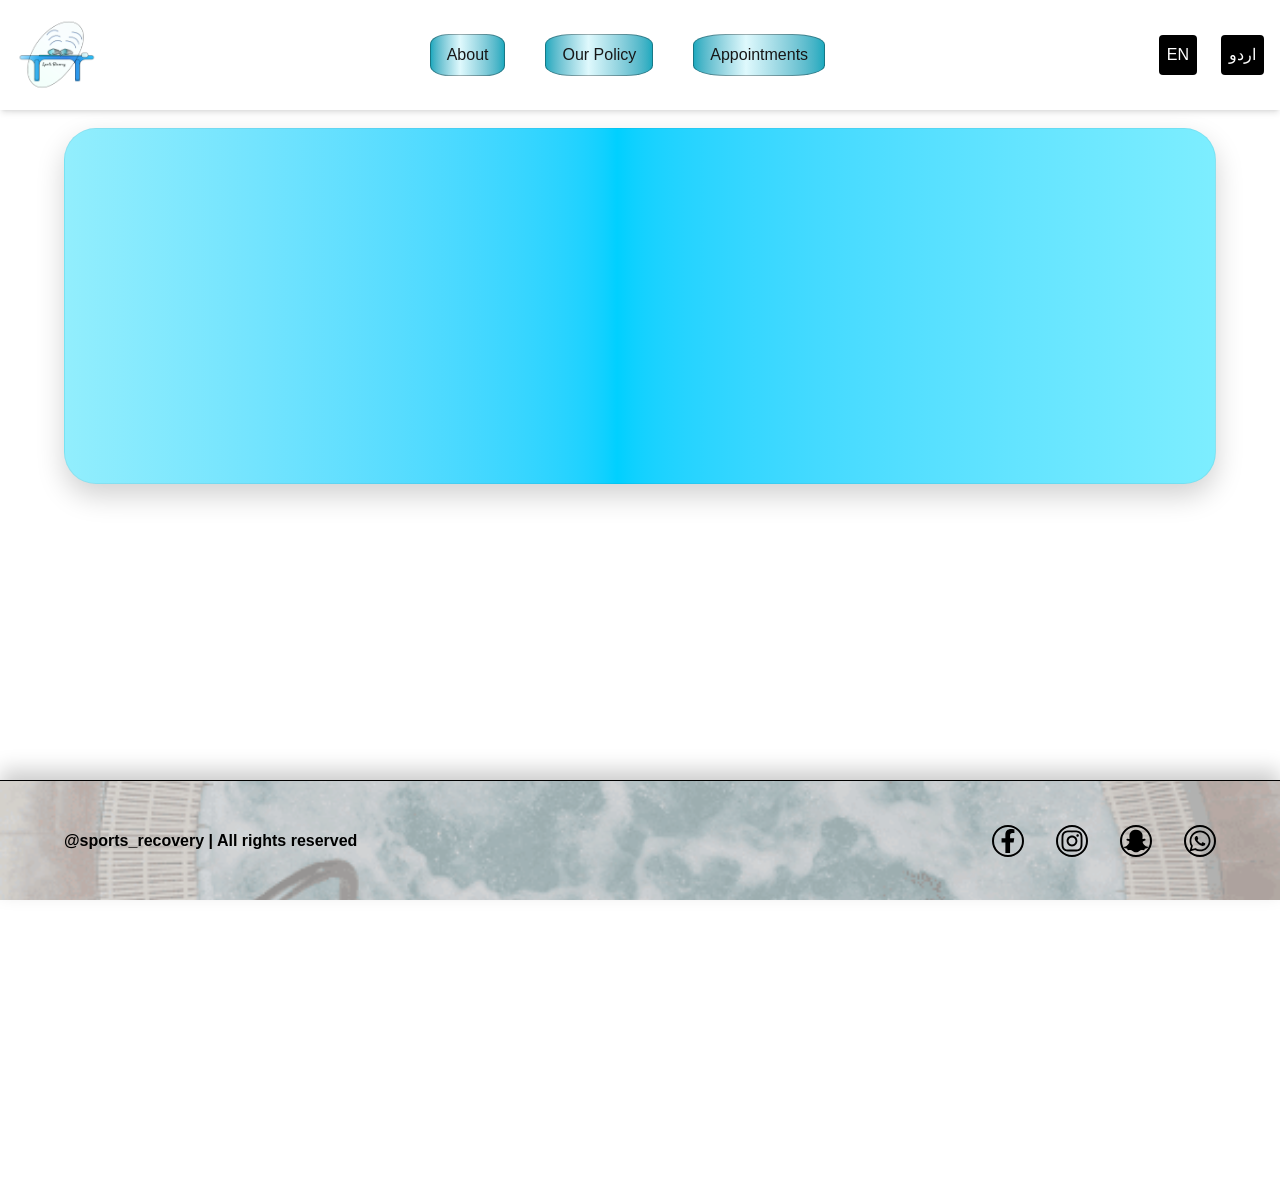
==== commit 540cc84e: "testing if google analytics would work" ====
--- a/index.html
+++ b/index.html
@@ -1 +1 @@
-<!DOCTYPE html><html lang="en" class="geist_a71539c9-module__T19VSG__variable geist_mono_8d43a2aa-module__8Li5zG__variable h-full antialiased"><head><meta charSet="utf-8"/><meta name="viewport" content="width=device-width, initial-scale=1"/><link rel="preload" href="/_next/static/media/797e433ab948586e-s.p.0.q-h669a_dqa.woff2" as="font" crossorigin="" type="font/woff2"/><link rel="preload" href="/_next/static/media/caa3a2e1cccd8315-s.p.16t1db8_9y2o~.woff2" as="font" crossorigin="" type="font/woff2"/><link rel="preload" as="image" href="/videos/Hero.gif"/><link rel="preload" as="image" href="/videos/comfort-motto.gif"/><link rel="preload" as="image" href="/videos/health-motto.gif"/><link rel="preload" as="image" href="/videos/ambiance-motto.gif"/><link rel="preload" as="image" href="/images/Footer-Background.gif"/><link rel="stylesheet" href="/_next/static/chunks/0d99gzafrk-g2.css" data-precedence="next"/><link rel="preload" as="script" fetchPriority="low" href="/_next/static/chunks/16i90eio_ss7o.js"/><script src="/_next/static/chunks/0dgq26a5_oy.a.js" async=""></script><script src="/_next/static/chunks/0h4bq73pogmtb.js" async=""></script><script src="/_next/static/chunks/0oui10gukf8nf.js" async=""></script><script src="/_next/static/chunks/turbopack-0_ehtgksd8h74.js" async=""></script><script src="/_next/static/chunks/0~93c7sw_vrw9.js" async=""></script><script src="/_next/static/chunks/0d3shmwh5_nmn.js" async=""></script><script src="/_next/static/chunks/14lf1j~mkk00a.js" async=""></script><script src="/_next/static/chunks/0qvvnoiw~7_-~.js" async=""></script><script src="/_next/static/chunks/0pw3qx-mtapco.js" async=""></script><meta name="next-size-adjust" content=""/><title>Sports Recovery | Home-Based Massage Service in Multan</title><meta name="description" content="Professional home-based massage service in Multan. Sports recovery, relaxation at international standards."/><meta name="keywords" content="massage Multan,home massage Multan,sports massage Multan,massage service Pakistan,home-based massage Multan,relaxation Multan,sports recovery Multan,home-based spa Multan"/><link rel="icon" href="/favicon.ico?favicon.0dt60q6q8aa7p.ico" sizes="1024x1024" type="image/x-icon"/><script src="/_next/static/chunks/03~yq9q893hmn.js" noModule=""></script></head><body class="min-h-full flex flex-col"><div hidden=""><!--$--><!--/$--></div><script type="application/ld+json">{"@context":"https://schema.org","@type":"LocalBusiness","name":"Sports Recovery","description":"Home based massage service in Multan","areaServed":"Multan","telephone":"+923030310585","url":"https://sportsrecovery58-cpu.github.io"}</script><nav class="md:block fixed top-0 left-0 w-full z-40 bg-white/30 backdrop-blur-md md:shadow-md h-fit" dir="ltr"><div class="flex md:justify-between items-center px-4 py-3"><div class="hidden md:block text-xl font-bold "><img alt="Logo" loading="lazy" width="80" height="80" decoding="async" data-nimg="1" style="color:transparent" src="/images/logo.png"/></div><section class="hidden md:flex items-center gap-10"><a class="hover:text-lg bg-gradient-to-r from-[#1CAABF] via-[#DFF9FD] via-[40%] to-[#1CAABF] px-4 py-2 rounded-[25%] backdrop-blur-md border border-black/30" href="/">About</a><a class="hover:text-lg bg-gradient-to-r from-[#1CAABF] via-[#DFF9FD] via-[40%] to-[#1CAABF] px-4 py-2 rounded-[25%] backdrop-blur-md border border-black/30" href="/policy">Our Policy</a><a class="hover:text-lg bg-gradient-to-r from-[#1CAABF] via-[#DFF9FD] via-[40%] to-[#1CAABF] px-4 py-2 rounded-[25%] backdrop-blur-md border border-black/30" href="/appointments">Appointments</a></section><section class="hidden md:flex items-center gap-6"><button class="hover:bg-yellow-500 bg-black text-white px-2 py-2 rounded">EN</button><button class="hover:bg-yellow-500 bg-black text-white px-2 py-2 rounded">اردو</button></section><button class="md:hidden z-40"><span class="block w-8 h-1 bg-black my-1 transition-all duration-300 ease-in-out "></span><span class="block w-8 h-1 bg-black my-1 transition-all duration-300 ease-in-out opacity-100"></span><span class="block w-8 h-1 bg-black my-1 transition-all duration-300 ease-in-out "></span></button><section class="md:hidden px-4 text-sm pb-4 flex  gap-4" style="margin-left:auto;margin-right:0"><button class="hover:bg-yellow-500 bg-black text-white px-2 py-2 rounded">EN</button><button class="hover:bg-yellow-500 bg-black text-white px-2 py-2 rounded">اردو</button></section><aside class="md:hidden fixed top-0 mt-20 left-auto right- w-64 min-h-screen bg-white/90 backdrop-blur-md z-50 transform transition-transform duration-300 ease-in-out -translate-x-full"><nav class="flex flex-col mt-20 px-6 gap-6 items-center"><div class="md:block text-xl font-bold "><img alt="Logo" loading="lazy" width="32" height="32" decoding="async" data-nimg="1" style="color:transparent" src="/images/logo.png"/></div><a class="hover:text-lg hover:point cursor-pointer text-center bg-gradient-to-r from-[#1CAABF] via-[#DFF9FD] via-[40%] to-[#1CAABF] px-4 py-2 rounded-[25%] backdrop-blur-md border border-black/30" href="/">About</a><a class="hover:text-lg hover:point cursor-pointer text-center bg-gradient-to-r from-[#1CAABF] via-[#DFF9FD] via-[40%] to-[#1CAABF] px-4 py-2 rounded-[25%] backdrop-blur-md border border-black/30" href="/policy">Our Policy</a><a class="hover:text-lg hover:point cursor-pointer text-center bg-gradient-to-r from-[#1CAABF] via-[#DFF9FD] via-[40%] to-[#1CAABF] px-4 py-2 rounded-[25%] backdrop-blur-md border border-black/30" href="/appointments">Appointments</a></nav></aside></div></nav><h1 class="sr-only">Home Based Massage Services in Multan | Sports Recovery</h1><h2 class="sr-only">Professional Sports Massage, Relaxation Therapy, and Recovery Services</h2><main class="min-h-screen flex flex-col md:mt-[128px] mt-[146px] pb-[108px]" dir="ltr"><section><h1 class="sr-only">Home Massage Services in Multan</h1><section class="max-w-6xl border border-black/5 rounded-[2rem] shadow-[0_12px_28px_rgba(0,0,0,0.18)] bg-white snap-start pt-4 pb-4 px-4 md:px-8  bg-gradient-to-r from-[#92EEFD] via-[#00D0FF] via-[48%] to-[#7DEEFF] rounded-4xl w-[95%] mr-auto ml-auto"><div class="max-w-10xl max-auto glass rounded-2xl grid md:grid-cols-2 gap-6 items-center" style="opacity:0;transform:translateX(-80px)"><section class="text-center md:text-left"><h2 class="text-sm md:text-xl font-semibold mb-4">At “Sports Recovery” We Strive to provide top-notch International standards compliant massage recovery sessions. providing professional massage service in Multan, helping clients relieve pain and recover faster.</h2></section><section class="w-[75vw] md:w-full mr-auto ml-auto border border-black/5 rounded-[2rem] shadow-[0_12px_28px_rgba(0,0,0,0.18)] bg-white snap-start rounted-2xl overflow-hidden"><section class="relative mr-auto ml-auto w-[75vw] md:w-full h-[220px] md:h-[320px] rounded-2xl overflow-hidden"><img src="/videos/Hero.gif" alt="Hero Image" class="w-full h-full object-fill"/></section></section></div></section><section class="mt-[18px] px-4 md:px-8 py-14 md:py-20"><div class="max-auto max-w-6xl grid gap-8 md:grid-cols-[220px_1fr] md:items-start mr-auto ml-auto"><div class="md:mt-[15vh] text-sm md:text-lg font-semibold mb-4&quot;" style="opacity:0;transform:translateX(-40px)"><h2 class="md:pl-8 text-sm md:text-xl font-semibold text-center underline underline-offset-4 italic">Our Three Anchors</h2></div><div class="overflow-visible snap-x snap-mandatory"><div class="flex flex-wrap justify-center gap-10 md:gap-8"><article class="relative flex-1 min-w-[150px] max-w-[220px] sm:min-w-[180px] sm:max-w-[250px] border border-black/5 rounded-[2rem] shadow-[0_12px_28px_rgba(0,0,0,0.18)] bg-white snap-start" style="opacity:0;transform:translateY(24px) scale(0.98)"><div class="relative aspect-[3/5] overflow-hidden rounded-[2rem] border border-black/5 shadow-[0_12px_28px_rgba(0,0,0,0.18)]"><img src="/videos/comfort-motto.gif" class="w-full h-full object-cover"/></div><div class="absolute -bottom-5 left-1/2 w-[72%] -translate-x-1/2 rounded-full bg-[#DFF9FD] px-5 py-2 text-center border border-black/5 shadow-sm"><span class="text-base md:text-xl font-medium">Comfort</span></div></article><article class="relative flex-1 min-w-[150px] max-w-[220px] sm:min-w-[180px] sm:max-w-[250px] border border-black/5 rounded-[2rem] shadow-[0_12px_28px_rgba(0,0,0,0.18)] bg-white snap-start" style="opacity:0;transform:translateY(24px) scale(0.98)"><div class="relative aspect-[3/5] overflow-hidden rounded-[2rem] border border-black/5 shadow-[0_12px_28px_rgba(0,0,0,0.18)]"><img src="/videos/health-motto.gif" class="w-full h-full object-cover"/></div><div class="absolute -bottom-5 left-1/2 w-[72%] -translate-x-1/2 rounded-full bg-[#DFF9FD] px-5 py-2 text-center border border-black/5 shadow-sm"><span class="text-base md:text-xl font-medium">Health</span></div></article><article class="relative flex-1 min-w-[150px] max-w-[220px] sm:min-w-[180px] sm:max-w-[250px] border border-black/5 rounded-[2rem] shadow-[0_12px_28px_rgba(0,0,0,0.18)] bg-white snap-start" style="opacity:0;transform:translateY(24px) scale(0.98)"><div class="relative aspect-[3/5] overflow-hidden rounded-[2rem] border border-black/5 shadow-[0_12px_28px_rgba(0,0,0,0.18)]"><img src="/videos/ambiance-motto.gif" class="w-full h-full object-cover"/></div><div class="absolute -bottom-5 left-1/2 w-[72%] -translate-x-1/2 rounded-full bg-[#DFF9FD] px-5 py-2 text-center border border-black/5 shadow-sm"><span class="text-base md:text-xl font-medium">Ambience</span></div></article></div></div></div></section></section></main><section class="sr-only"><p>Sports Recovery provides professional home based massage services in Multan, specializing in sports, relaxation massage, and recovery sessions. Our trained therapists ensure high-quality.</p></section><section class="sr-only"><p>We provide home based massage services to everyone from DHA Multan, Cantt Multan, Gulgasht Colony, Bosan Road, and all areas are welcome to our spa in Multan. Currently strict gender policy and only male therapists are available, but we are working on expanding our team. Book professional sports recovery massage at our place today.</p></section><!--$--><!--/$--><footer class="fixed bottom-0 left-0 w-full h-[90px] md:h-[120px] flex items-center justify-between px-6 md:px-16 overflow-hidden z-50 border-t border-black/100 shadow-[0_-10px_20px_rgba(0,0,0,0.2)]" dir="ltr"><img alt="Footer Background" decoding="async" data-nimg="fill" class="object-cover opacity-40" style="position:absolute;height:100%;width:100%;left:0;top:0;right:0;bottom:0;color:transparent" src="/images/Footer-Background.gif"/><div class="absolute top-0 left-0 w-full h-full bg-black/10"></div><div class="relative z-10 flex w-full items-center justify-between"><span class="text-black text-xs md:text-base font-bold">@sports_recovery | All rights reserved</span></div><div class="flex gap-6 md:gap-8 z-50"><a href="https://www.facebook.com/profile.php?id=61574394831012" target="_blank" rel="noopener noreferrer" class="transform transition-transform duration-200 hover:scale-150 rounded-full border-2 border-black p-0.5"><svg stroke="currentColor" fill="currentColor" stroke-width="0" viewBox="0 0 320 512" class="text-black w-5 h-5 md:w-6 md:h-6" height="1em" width="1em" xmlns="http://www.w3.org/2000/svg"><path d="M279.14 288l14.22-92.66h-88.91v-60.13c0-25.35 12.42-50.06 52.24-50.06h40.42V6.26S260.43 0 225.36 0c-73.22 0-121.08 44.38-121.08 124.72v70.62H22.89V288h81.39v224h100.17V288z"></path></svg></a><a href="https://www.instagram.com/sportsrecovery58" target="_blank" rel="noopener noreferrer" class="transform transition-transform duration-200 hover:scale-150 rounded-full border-2 border-black p-0.5"><svg stroke="currentColor" fill="currentColor" stroke-width="0" viewBox="0 0 448 512" class="text-black w-5 h-5 md:w-6 md:h-6" height="1em" width="1em" xmlns="http://www.w3.org/2000/svg"><path d="M224.1 141c-63.6 0-114.9 51.3-114.9 114.9s51.3 114.9 114.9 114.9S339 319.5 339 255.9 287.7 141 224.1 141zm0 189.6c-41.1 0-74.7-33.5-74.7-74.7s33.5-74.7 74.7-74.7 74.7 33.5 74.7 74.7-33.6 74.7-74.7 74.7zm146.4-194.3c0 14.9-12 26.8-26.8 26.8-14.9 0-26.8-12-26.8-26.8s12-26.8 26.8-26.8 26.8 12 26.8 26.8zm76.1 27.2c-1.7-35.9-9.9-67.7-36.2-93.9-26.2-26.2-58-34.4-93.9-36.2-37-2.1-147.9-2.1-184.9 0-35.8 1.7-67.6 9.9-93.9 36.1s-34.4 58-36.2 93.9c-2.1 37-2.1 147.9 0 184.9 1.7 35.9 9.9 67.7 36.2 93.9s58 34.4 93.9 36.2c37 2.1 147.9 2.1 184.9 0 35.9-1.7 67.7-9.9 93.9-36.2 26.2-26.2 34.4-58 36.2-93.9 2.1-37 2.1-147.8 0-184.8zM398.8 388c-7.8 19.6-22.9 34.7-42.6 42.6-29.5 11.7-99.5 9-132.1 9s-102.7 2.6-132.1-9c-19.6-7.8-34.7-22.9-42.6-42.6-11.7-29.5-9-99.5-9-132.1s-2.6-102.7 9-132.1c7.8-19.6 22.9-34.7 42.6-42.6 29.5-11.7 99.5-9 132.1-9s102.7-2.6 132.1 9c19.6 7.8 34.7 22.9 42.6 42.6 11.7 29.5 9 99.5 9 132.1s2.7 102.7-9 132.1z"></path></svg></a><a href="https://www.snapchat.com/add/sportsrecovery5" target="_blank" rel="noopener noreferrer" class="transform transition-transform duration-200 hover:scale-150 rounded-full border-2 border-black p-0.5"><svg stroke="currentColor" fill="currentColor" stroke-width="0" viewBox="0 0 512 512" class="text-black w-5 h-5 md:w-6 md:h-6" height="1em" width="1em" xmlns="http://www.w3.org/2000/svg"><path d="M510.846 392.673c-5.211 12.157-27.239 21.089-67.36 27.318-2.064 2.786-3.775 14.686-6.507 23.956-1.625 5.566-5.623 8.869-12.128 8.869l-.297-.005c-9.395 0-19.203-4.323-38.852-4.323-26.521 0-35.662 6.043-56.254 20.588-21.832 15.438-42.771 28.764-74.027 27.399-31.646 2.334-58.025-16.908-72.871-27.404-20.714-14.643-29.828-20.582-56.241-20.582-18.864 0-30.736 4.72-38.852 4.72-8.073 0-11.213-4.922-12.422-9.04-2.703-9.189-4.404-21.263-6.523-24.13-20.679-3.209-67.31-11.344-68.498-32.15a10.627 10.627 0 0 1 8.877-11.069c69.583-11.455 100.924-82.901 102.227-85.934.074-.176.155-.344.237-.515 3.713-7.537 4.544-13.849 2.463-18.753-5.05-11.896-26.872-16.164-36.053-19.796-23.715-9.366-27.015-20.128-25.612-27.504 2.437-12.836 21.725-20.735 33.002-15.453 8.919 4.181 16.843 6.297 23.547 6.297 5.022 0 8.212-1.204 9.96-2.171-2.043-35.936-7.101-87.29 5.687-115.969C158.122 21.304 229.705 15.42 250.826 15.42c.944 0 9.141-.089 10.11-.089 52.148 0 102.254 26.78 126.723 81.643 12.777 28.65 7.749 79.792 5.695 116.009 1.582.872 4.357 1.942 8.599 2.139 6.397-.286 13.815-2.389 22.069-6.257 6.085-2.846 14.406-2.461 20.48.058l.029.01c9.476 3.385 15.439 10.215 15.589 17.87.184 9.747-8.522 18.165-25.878 25.018-2.118.835-4.694 1.655-7.434 2.525-9.797 3.106-24.6 7.805-28.616 17.271-2.079 4.904-1.256 11.211 2.46 18.748.087.168.166.342.239.515 1.301 3.03 32.615 74.46 102.23 85.934 6.427 1.058 11.163 7.877 7.725 15.859z"></path></svg></a><a href="https://wa.me/923030310585?text=Hello%20I%20want%20to%20inquire" target="_blank" rel="noopener noreferrer" class="transform transition-transform duration-200 hover:scale-150 rounded-full border-2 border-black p-0.5"><svg stroke="currentColor" fill="currentColor" stroke-width="0" viewBox="0 0 448 512" class="text-black w-5 h-5 md:w-6 md:h-6" height="1em" width="1em" xmlns="http://www.w3.org/2000/svg"><path d="M380.9 97.1C339 55.1 283.2 32 223.9 32c-122.4 0-222 99.6-222 222 0 39.1 10.2 77.3 29.6 111L0 480l117.7-30.9c32.4 17.7 68.9 27 106.1 27h.1c122.3 0 224.1-99.6 224.1-222 0-59.3-25.2-115-67.1-157zm-157 341.6c-33.2 0-65.7-8.9-94-25.7l-6.7-4-69.8 18.3L72 359.2l-4.4-7c-18.5-29.4-28.2-63.3-28.2-98.2 0-101.7 82.8-184.5 184.6-184.5 49.3 0 95.6 19.2 130.4 54.1 34.8 34.9 56.2 81.2 56.1 130.5 0 101.8-84.9 184.6-186.6 184.6zm101.2-138.2c-5.5-2.8-32.8-16.2-37.9-18-5.1-1.9-8.8-2.8-12.5 2.8-3.7 5.6-14.3 18-17.6 21.8-3.2 3.7-6.5 4.2-12 1.4-32.6-16.3-54-29.1-75.5-66-5.7-9.8 5.7-9.1 16.3-30.3 1.8-3.7.9-6.9-.5-9.7-1.4-2.8-12.5-30.1-17.1-41.2-4.5-10.8-9.1-9.3-12.5-9.5-3.2-.2-6.9-.2-10.6-.2-3.7 0-9.7 1.4-14.8 6.9-5.1 5.6-19.4 19-19.4 46.3 0 27.3 19.9 53.7 22.6 57.4 2.8 3.7 39.1 59.7 94.8 83.8 35.2 15.2 49 16.5 66.6 13.9 10.7-1.6 32.8-13.4 37.4-26.4 4.6-13 4.6-24.1 3.2-26.4-1.3-2.5-5-3.9-10.5-6.6z"></path></svg></a></div></footer><script src="/_next/static/chunks/16i90eio_ss7o.js" id="_R_" async=""></script><script>(self.__next_f=self.__next_f||[]).push([0])</script><script>self.__next_f.push([1,"1:\"$Sreact.fragment\"\n2:I[83773,[\"/_next/static/chunks/0~93c7sw_vrw9.js\",\"/_next/static/chunks/0d3shmwh5_nmn.js\",\"/_next/static/chunks/14lf1j~mkk00a.js\",\"/_next/static/chunks/0qvvnoiw~7_-~.js\"],\"LanguageProvider\"]\n3:I[82791,[\"/_next/static/chunks/0~93c7sw_vrw9.js\",\"/_next/static/chunks/0d3shmwh5_nmn.js\",\"/_next/static/chunks/14lf1j~mkk00a.js\",\"/_next/static/chunks/0qvvnoiw~7_-~.js\"],\"default\"]\n4:I[39756,[\"/_next/static/chunks/0~93c7sw_vrw9.js\",\"/_next/static/chunks/0d3shmwh5_nmn.js\",\"/_next/static/chunks/14lf1j~mkk00a.js\",\"/_next/static/chunks/0qvvnoiw~7_-~.js\"],\"default\"]\n5:I[37457,[\"/_next/static/chunks/0~93c7sw_vrw9.js\",\"/_next/static/chunks/0d3shmwh5_nmn.js\",\"/_next/static/chunks/14lf1j~mkk00a.js\",\"/_next/static/chunks/0qvvnoiw~7_-~.js\"],\"default\"]\n6:I[58897,[\"/_next/static/chunks/0~93c7sw_vrw9.js\",\"/_next/static/chunks/0d3shmwh5_nmn.js\",\"/_next/static/chunks/14lf1j~mkk00a.js\",\"/_next/static/chunks/0qvvnoiw~7_-~.js\"],\"default\"]\n7:I[47257,[\"/_next/static/chunks/0~93c7sw_vrw9.js\",\"/_next/static/chunks/0d3shmwh5_nmn.js\",\"/_next/static/chunks/14lf1j~mkk00a.js\",\"/_next/static/chunks/0qvvnoiw~7_-~.js\"],\"ClientPageRoot\"]\n8:I[52683,[\"/_next/static/chunks/0~93c7sw_vrw9.js\",\"/_next/static/chunks/0d3shmwh5_nmn.js\",\"/_next/static/chunks/14lf1j~mkk00a.js\",\"/_next/static/chunks/0qvvnoiw~7_-~.js\",\"/_next/static/chunks/0pw3qx-mtapco.js\"],\"default\"]\nb:I[97367,[\"/_next/static/chunks/0~93c7sw_vrw9.js\",\"/_next/static/chunks/0d3shmwh5_nmn.js\",\"/_next/static/chunks/14lf1j~mkk00a.js\",\"/_next/static/chunks/0qvvnoiw~7_-~.js\"],\"OutletBoundary\"]\nc:\"$Sreact.suspense\"\ne:I[97367,[\"/_next/static/chunks/0~93c7sw_vrw9.js\",\"/_next/static/chunks/0d3shmwh5_nmn.js\",\"/_next/static/chunks/14lf1j~mkk00a.js\",\"/_next/static/chunks/0qvvnoiw~7_-~.js\"],\"ViewportBoundary\"]\n10:I[97367,[\"/_next/static/chunks/0~93c7sw_vrw9.js\",\"/_next/static/chunks/0d3shmwh5_nmn.js\",\"/_next/static/chunks/14lf1j~mkk00a.js\",\"/_next/static/chunks/0qvvnoiw~7_-~.js\"],\"MetadataBoundary\"]\n12:I[68027,[\"/_next/static/chunks/0~93c7sw_vrw9.js\",\"/_next/static/chunks/0d3shmwh5_nmn.js\",\"/_next/static/chunks/14lf1j~mkk00a.js\",\"/_next/static/chunks/0qvvnoiw~7_-~.js\"],\"default\",1]\n:HL[\"/_next/static/chunks/0d99gzafrk-g2.css\",\"style\"]\n:HL[\"/_next/static/media/797e433ab948586e-s.p.0.q-h669a_dqa.woff2\",\"font\",{\"crossOrigin\":\"\",\"type\":\"font/woff2\"}]\n:HL[\"/_next/static/media/caa3a2e1cccd8315-s.p.16t1db8_9y2o~.woff2\",\"font\",{\"crossOrigin\":\"\",\"type\":\"font/woff2\"}]\n"])</script><script>self.__next_f.push([1,"0:{\"P\":null,\"c\":[\"\",\"\"],\"q\":\"\",\"i\":false,\"f\":[[[\"\",{\"children\":[\"__PAGE__\",{}]},\"$undefined\",\"$undefined\",16],[[\"$\",\"$1\",\"c\",{\"children\":[[[\"$\",\"link\",\"0\",{\"rel\":\"stylesheet\",\"href\":\"/_next/static/chunks/0d99gzafrk-g2.css\",\"precedence\":\"next\",\"crossOrigin\":\"$undefined\",\"nonce\":\"$undefined\"}],[\"$\",\"script\",\"script-0\",{\"src\":\"/_next/static/chunks/0~93c7sw_vrw9.js\",\"async\":true,\"nonce\":\"$undefined\"}],[\"$\",\"script\",\"script-1\",{\"src\":\"/_next/static/chunks/0d3shmwh5_nmn.js\",\"async\":true,\"nonce\":\"$undefined\"}],[\"$\",\"script\",\"script-2\",{\"src\":\"/_next/static/chunks/14lf1j~mkk00a.js\",\"async\":true,\"nonce\":\"$undefined\"}],[\"$\",\"script\",\"script-3\",{\"src\":\"/_next/static/chunks/0qvvnoiw~7_-~.js\",\"async\":true,\"nonce\":\"$undefined\"}]],[\"$\",\"html\",null,{\"lang\":\"en\",\"className\":\"geist_a71539c9-module__T19VSG__variable geist_mono_8d43a2aa-module__8Li5zG__variable h-full antialiased\",\"children\":[\"$\",\"body\",null,{\"className\":\"min-h-full flex flex-col\",\"children\":[[\"$\",\"script\",null,{\"type\":\"application/ld+json\",\"dangerouslySetInnerHTML\":{\"__html\":\"{\\\"@context\\\":\\\"https://schema.org\\\",\\\"@type\\\":\\\"LocalBusiness\\\",\\\"name\\\":\\\"Sports Recovery\\\",\\\"description\\\":\\\"Home based massage service in Multan\\\",\\\"areaServed\\\":\\\"Multan\\\",\\\"telephone\\\":\\\"+923030310585\\\",\\\"url\\\":\\\"https://sportsrecovery58-cpu.github.io\\\"}\"}}],[\"$\",\"$L2\",null,{\"children\":[[\"$\",\"$L3\",null,{}],[\"$\",\"$L4\",null,{\"parallelRouterKey\":\"children\",\"error\":\"$undefined\",\"errorStyles\":\"$undefined\",\"errorScripts\":\"$undefined\",\"template\":[\"$\",\"$L5\",null,{}],\"templateStyles\":\"$undefined\",\"templateScripts\":\"$undefined\",\"notFound\":[[[\"$\",\"title\",null,{\"children\":\"404: This page could not be found.\"}],[\"$\",\"div\",null,{\"style\":{\"fontFamily\":\"system-ui,\\\"Segoe UI\\\",Roboto,Helvetica,Arial,sans-serif,\\\"Apple Color Emoji\\\",\\\"Segoe UI Emoji\\\"\",\"height\":\"100vh\",\"textAlign\":\"center\",\"display\":\"flex\",\"flexDirection\":\"column\",\"alignItems\":\"center\",\"justifyContent\":\"center\"},\"children\":[\"$\",\"div\",null,{\"children\":[[\"$\",\"style\",null,{\"dangerouslySetInnerHTML\":{\"__html\":\"body{color:#000;background:#fff;margin:0}.next-error-h1{border-right:1px solid rgba(0,0,0,.3)}@media (prefers-color-scheme:dark){body{color:#fff;background:#000}.next-error-h1{border-right:1px solid rgba(255,255,255,.3)}}\"}}],[\"$\",\"h1\",null,{\"className\":\"next-error-h1\",\"style\":{\"display\":\"inline-block\",\"margin\":\"0 20px 0 0\",\"padding\":\"0 23px 0 0\",\"fontSize\":24,\"fontWeight\":500,\"verticalAlign\":\"top\",\"lineHeight\":\"49px\"},\"children\":404}],[\"$\",\"div\",null,{\"style\":{\"display\":\"inline-block\"},\"children\":[\"$\",\"h2\",null,{\"style\":{\"fontSize\":14,\"fontWeight\":400,\"lineHeight\":\"49px\",\"margin\":0},\"children\":\"This page could not be found.\"}]}]]}]}]],[]],\"forbidden\":\"$undefined\",\"unauthorized\":\"$undefined\"}],[\"$\",\"$L6\",null,{}]]}]]}]}]]}],{\"children\":[[\"$\",\"$1\",\"c\",{\"children\":[[\"$\",\"$L7\",null,{\"Component\":\"$8\",\"serverProvidedParams\":{\"searchParams\":{},\"params\":{},\"promises\":[\"$@9\",\"$@a\"]}}],[[\"$\",\"script\",\"script-0\",{\"src\":\"/_next/static/chunks/0pw3qx-mtapco.js\",\"async\":true,\"nonce\":\"$undefined\"}]],[\"$\",\"$Lb\",null,{\"children\":[\"$\",\"$c\",null,{\"name\":\"Next.MetadataOutlet\",\"children\":\"$@d\"}]}]]}],{},null,false,null]},null,false,null],[\"$\",\"$1\",\"h\",{\"children\":[null,[\"$\",\"$Le\",null,{\"children\":\"$Lf\"}],[\"$\",\"div\",null,{\"hidden\":true,\"children\":[\"$\",\"$L10\",null,{\"children\":[\"$\",\"$c\",null,{\"name\":\"Next.Metadata\",\"children\":\"$L11\"}]}]}],[\"$\",\"meta\",null,{\"name\":\"next-size-adjust\",\"content\":\"\"}]]}],false]],\"m\":\"$undefined\",\"G\":[\"$12\",[[\"$\",\"link\",\"0\",{\"rel\":\"stylesheet\",\"href\":\"/_next/static/chunks/0d99gzafrk-g2.css\",\"precedence\":\"next\",\"crossOrigin\":\"$undefined\",\"nonce\":\"$undefined\"}]]],\"S\":true,\"h\":null,\"s\":\"$undefined\",\"l\":\"$undefined\",\"p\":\"$undefined\",\"d\":\"$undefined\",\"b\":\"Bu4q1FycJ7SN5UuX2sqtt\"}\n"])</script><script>self.__next_f.push([1,"9:{}\na:\"$0:f:0:1:1:children:0:props:children:0:props:serverProvidedParams:params\"\n"])</script><script>self.__next_f.push([1,"f:[[\"$\",\"meta\",\"0\",{\"charSet\":\"utf-8\"}],[\"$\",\"meta\",\"1\",{\"name\":\"viewport\",\"content\":\"width=device-width, initial-scale=1\"}]]\n"])</script><script>self.__next_f.push([1,"13:I[27201,[\"/_next/static/chunks/0~93c7sw_vrw9.js\",\"/_next/static/chunks/0d3shmwh5_nmn.js\",\"/_next/static/chunks/14lf1j~mkk00a.js\",\"/_next/static/chunks/0qvvnoiw~7_-~.js\"],\"IconMark\"]\nd:null\n11:[[\"$\",\"title\",\"0\",{\"children\":\"Sports Recovery | Home-Based Massage Service in Multan\"}],[\"$\",\"meta\",\"1\",{\"name\":\"description\",\"content\":\"Professional home-based massage service in Multan. Sports recovery, relaxation at international standards.\"}],[\"$\",\"meta\",\"2\",{\"name\":\"keywords\",\"content\":\"massage Multan,home massage Multan,sports massage Multan,massage service Pakistan,home-based massage Multan,relaxation Multan,sports recovery Multan,home-based spa Multan\"}],[\"$\",\"link\",\"3\",{\"rel\":\"icon\",\"href\":\"/favicon.ico?favicon.0dt60q6q8aa7p.ico\",\"sizes\":\"1024x1024\",\"type\":\"image/x-icon\"}],[\"$\",\"$L13\",\"4\",{}]]\n"])</script></body></html>+<!DOCTYPE html><html lang="en" class="geist_a71539c9-module__T19VSG__variable geist_mono_8d43a2aa-module__8Li5zG__variable h-full antialiased"><head><meta charSet="utf-8"/><meta name="viewport" content="width=device-width, initial-scale=1"/><link rel="preload" href="/_next/static/media/797e433ab948586e-s.p.0.q-h669a_dqa.woff2" as="font" crossorigin="" type="font/woff2"/><link rel="preload" href="/_next/static/media/caa3a2e1cccd8315-s.p.16t1db8_9y2o~.woff2" as="font" crossorigin="" type="font/woff2"/><link rel="preload" as="image" href="/videos/Hero.gif"/><link rel="preload" as="image" href="/videos/comfort-motto.gif"/><link rel="preload" as="image" href="/videos/health-motto.gif"/><link rel="preload" as="image" href="/videos/ambiance-motto.gif"/><link rel="preload" as="image" href="/images/Footer-Background.gif"/><link rel="stylesheet" href="/_next/static/chunks/0nwx21kcvd6xn.css" data-precedence="next"/><link rel="preload" as="script" fetchPriority="low" href="/_next/static/chunks/115dplafwys-z.js"/><script src="/_next/static/chunks/0alvpq3z_c2r_.js" async=""></script><script src="/_next/static/chunks/0h4bq73pogmtb.js" async=""></script><script src="/_next/static/chunks/turbopack-0~x~vwxyfp9i6.js" async=""></script><script src="/_next/static/chunks/0~93c7sw_vrw9.js" async=""></script><script src="/_next/static/chunks/0d3shmwh5_nmn.js" async=""></script><script src="/_next/static/chunks/0pgybgemojyyu.js" async=""></script><script src="/_next/static/chunks/0qvvnoiw~7_-~.js" async=""></script><script src="/_next/static/chunks/0dc-vg0d3~7m..js" async=""></script><meta name="next-size-adjust" content=""/><title>Sports Recovery | Home-Based Massage Service in Multan</title><meta name="description" content="Professional home-based massage service in Multan. Sports recovery, relaxation at international standards."/><meta name="keywords" content="massage Multan,home massage Multan,sports massage Multan,massage service Pakistan,home-based massage Multan,relaxation Multan,sports recovery Multan,home-based spa Multan"/><link rel="icon" href="/favicon.ico?favicon.0dt60q6q8aa7p.ico" sizes="1024x1024" type="image/x-icon"/><script src="/_next/static/chunks/03~yq9q893hmn.js" noModule=""></script></head><body class="min-h-full flex flex-col"><div hidden=""><!--$--><!--/$--></div><script type="application/ld+json">{"@context":"https://schema.org","@type":"LocalBusiness","name":"Sports Recovery","description":"Home based massage service in Multan","areaServed":"Multan","telephone":"+923030310585","url":"https://sportsrecovery58-cpu.github.io"}</script><nav class="md:block fixed top-0 left-0 w-full z-40 bg-white/30 backdrop-blur-md md:shadow-md h-fit" dir="ltr"><div class="flex md:justify-between items-center px-4 py-3"><div class="hidden md:block text-xl font-bold "><img alt="Logo" loading="lazy" width="80" height="80" decoding="async" data-nimg="1" style="color:transparent" src="/images/logo.png"/></div><section class="hidden md:flex items-center gap-10"><a class="hover:text-lg bg-gradient-to-r from-[#1CAABF] via-[#DFF9FD] via-[40%] to-[#1CAABF] px-4 py-2 rounded-[25%] backdrop-blur-md border border-black/30" href="/">About</a><a class="hover:text-lg bg-gradient-to-r from-[#1CAABF] via-[#DFF9FD] via-[40%] to-[#1CAABF] px-4 py-2 rounded-[25%] backdrop-blur-md border border-black/30" href="/policy">Our Policy</a><a class="hover:text-lg bg-gradient-to-r from-[#1CAABF] via-[#DFF9FD] via-[40%] to-[#1CAABF] px-4 py-2 rounded-[25%] backdrop-blur-md border border-black/30" href="/appointments">Appointments</a></section><section class="hidden md:flex items-center gap-6"><button class="hover:bg-yellow-500 bg-black text-white px-2 py-2 rounded">EN</button><button class="hover:bg-yellow-500 bg-black text-white px-2 py-2 rounded">اردو</button></section><button class="md:hidden z-40"><span class="block w-8 h-1 bg-black my-1 transition-all duration-300 ease-in-out "></span><span class="block w-8 h-1 bg-black my-1 transition-all duration-300 ease-in-out opacity-100"></span><span class="block w-8 h-1 bg-black my-1 transition-all duration-300 ease-in-out "></span></button><section class="md:hidden px-4 text-sm pb-4 flex  gap-4" style="margin-left:auto;margin-right:0"><button class="hover:bg-yellow-500 bg-black text-white px-2 py-2 rounded">EN</button><button class="hover:bg-yellow-500 bg-black text-white px-2 py-2 rounded">اردو</button></section><aside class="md:hidden fixed top-0 mt-20 left-auto right- w-64 min-h-screen bg-white/90 backdrop-blur-md z-50 transform transition-transform duration-300 ease-in-out -translate-x-full"><nav class="flex flex-col mt-20 px-6 gap-6 items-center"><div class="md:block text-xl font-bold "><img alt="Logo" loading="lazy" width="32" height="32" decoding="async" data-nimg="1" style="color:transparent" src="/images/logo.png"/></div><a class="hover:text-lg hover:point cursor-pointer text-center bg-gradient-to-r from-[#1CAABF] via-[#DFF9FD] via-[40%] to-[#1CAABF] px-4 py-2 rounded-[25%] backdrop-blur-md border border-black/30" href="/">About</a><a class="hover:text-lg hover:point cursor-pointer text-center bg-gradient-to-r from-[#1CAABF] via-[#DFF9FD] via-[40%] to-[#1CAABF] px-4 py-2 rounded-[25%] backdrop-blur-md border border-black/30" href="/policy">Our Policy</a><a class="hover:text-lg hover:point cursor-pointer text-center bg-gradient-to-r from-[#1CAABF] via-[#DFF9FD] via-[40%] to-[#1CAABF] px-4 py-2 rounded-[25%] backdrop-blur-md border border-black/30" href="/appointments">Appointments</a></nav></aside></div></nav><h1 class="sr-only">Home Based Massage Services in Multan | Sports Recovery</h1><h2 class="sr-only">Professional Sports Massage, Relaxation Therapy, and Recovery Services</h2><main class="min-h-screen flex flex-col md:mt-[128px] mt-[146px] pb-[108px]" dir="ltr"><section><h1 class="sr-only">Home Massage Services in Multan</h1><section class="max-w-6xl border border-black/5 rounded-[2rem] shadow-[0_12px_28px_rgba(0,0,0,0.18)] bg-white snap-start pt-4 pb-4 px-4 md:px-8  bg-gradient-to-r from-[#92EEFD] via-[#00D0FF] via-[48%] to-[#7DEEFF] rounded-4xl w-[95%] mr-auto ml-auto"><div class="max-w-10xl max-auto glass rounded-2xl grid md:grid-cols-2 gap-6 items-center" style="opacity:0;transform:translateX(-80px)"><section class="text-center md:text-left"><h2 class="text-sm md:text-xl font-semibold mb-4">At “Sports Recovery” We Strive to provide top-notch International standards compliant massage recovery sessions. providing professional massage service in Multan, helping clients relieve pain and recover faster.</h2></section><section class="w-[75vw] md:w-full mr-auto ml-auto border border-black/5 rounded-[2rem] shadow-[0_12px_28px_rgba(0,0,0,0.18)] bg-white snap-start rounted-2xl overflow-hidden"><section class="relative mr-auto ml-auto w-[75vw] md:w-full h-[220px] md:h-[320px] rounded-2xl overflow-hidden"><img src="/videos/Hero.gif" alt="Hero Image" class="w-full h-full object-fill"/></section></section></div></section><section class="mt-[18px] px-4 md:px-8 py-14 md:py-20"><div class="max-auto max-w-6xl grid gap-8 md:grid-cols-[220px_1fr] md:items-start mr-auto ml-auto"><div class="md:mt-[15vh] text-sm md:text-lg font-semibold mb-4&quot;" style="opacity:0;transform:translateX(-40px)"><h2 class="md:pl-8 text-sm md:text-xl font-semibold text-center underline underline-offset-4 italic">Our Three Anchors</h2></div><div class="overflow-visible snap-x snap-mandatory"><div class="flex flex-wrap justify-center gap-10 md:gap-8"><article class="relative flex-1 min-w-[150px] max-w-[220px] sm:min-w-[180px] sm:max-w-[250px] border-4 border-[#CFE8ED] rounded-[2rem] bg-white snap-start" style="opacity:0;transform:translateY(24px) scale(0.98)"><div class="relative aspect-[3/5] overflow-hidden rounded-[2rem] border-4 border-[#CFE8ED]"><img src="/videos/comfort-motto.gif" class="w-full h-full object-cover rounded-[2rem]"/></div><div class="absolute -bottom-5 left-1/2 w-[72%] -translate-x-1/2 rounded-full bg-[#DFF9FD] px-5 py-2 text-center border border-black/5 shadow-sm"><span class="text-base md:text-xl font-medium">Comfort</span></div></article><article class="relative flex-1 min-w-[150px] max-w-[220px] sm:min-w-[180px] sm:max-w-[250px] border-4 border-[#CFE8ED] rounded-[2rem] bg-white snap-start" style="opacity:0;transform:translateY(24px) scale(0.98)"><div class="relative aspect-[3/5] overflow-hidden rounded-[2rem] border-4 border-[#CFE8ED]"><img src="/videos/health-motto.gif" class="w-full h-full object-cover rounded-[2rem]"/></div><div class="absolute -bottom-5 left-1/2 w-[72%] -translate-x-1/2 rounded-full bg-[#DFF9FD] px-5 py-2 text-center border border-black/5 shadow-sm"><span class="text-base md:text-xl font-medium">Health</span></div></article><article class="relative flex-1 min-w-[150px] max-w-[220px] sm:min-w-[180px] sm:max-w-[250px] border-4 border-[#CFE8ED] rounded-[2rem] bg-white snap-start" style="opacity:0;transform:translateY(24px) scale(0.98)"><div class="relative aspect-[3/5] overflow-hidden rounded-[2rem] border-4 border-[#CFE8ED]"><img src="/videos/ambiance-motto.gif" class="w-full h-full object-cover rounded-[2rem]"/></div><div class="absolute -bottom-5 left-1/2 w-[72%] -translate-x-1/2 rounded-full bg-[#DFF9FD] px-5 py-2 text-center border border-black/5 shadow-sm"><span class="text-base md:text-xl font-medium">Ambience</span></div></article></div></div></div></section></section></main><section class="sr-only"><p>Sports Recovery provides professional home based massage services in Multan, specializing in sports, relaxation massage, and recovery sessions. Our trained therapists ensure high-quality.</p></section><section class="sr-only"><p>We provide home based massage services to everyone from DHA Multan, Cantt Multan, Gulgasht Colony, Bosan Road, and all areas are welcome to our spa in Multan. Currently strict gender policy and only male therapists are available, but we are working on expanding our team. Book professional sports recovery massage at our place today.</p></section><!--$--><!--/$--><footer class="fixed bottom-0 left-0 w-full h-[90px] md:h-[120px] flex items-center justify-between px-6 md:px-16 overflow-hidden z-50 border-t border-black/100 shadow-[0_-10px_20px_rgba(0,0,0,0.2)]" dir="ltr"><img alt="Footer Background" decoding="async" data-nimg="fill" class="object-cover opacity-40" style="position:absolute;height:100%;width:100%;left:0;top:0;right:0;bottom:0;color:transparent" src="/images/Footer-Background.gif"/><div class="absolute top-0 left-0 w-full h-full bg-black/10"></div><div class="relative z-10 flex w-full items-center justify-between"><span class="text-black text-xs md:text-base font-bold">@sports_recovery | All rights reserved</span></div><div class="flex gap-6 md:gap-8 z-50"><a href="https://www.facebook.com/profile.php?id=61574394831012" target="_blank" rel="noopener noreferrer" class="transform transition-transform duration-200 hover:scale-150 rounded-full border-2 border-black p-0.5"><svg stroke="currentColor" fill="currentColor" stroke-width="0" viewBox="0 0 320 512" class="text-black w-5 h-5 md:w-6 md:h-6" height="1em" width="1em" xmlns="http://www.w3.org/2000/svg"><path d="M279.14 288l14.22-92.66h-88.91v-60.13c0-25.35 12.42-50.06 52.24-50.06h40.42V6.26S260.43 0 225.36 0c-73.22 0-121.08 44.38-121.08 124.72v70.62H22.89V288h81.39v224h100.17V288z"></path></svg></a><a href="https://www.instagram.com/sportsrecovery58" target="_blank" rel="noopener noreferrer" class="transform transition-transform duration-200 hover:scale-150 rounded-full border-2 border-black p-0.5"><svg stroke="currentColor" fill="currentColor" stroke-width="0" viewBox="0 0 448 512" class="text-black w-5 h-5 md:w-6 md:h-6" height="1em" width="1em" xmlns="http://www.w3.org/2000/svg"><path d="M224.1 141c-63.6 0-114.9 51.3-114.9 114.9s51.3 114.9 114.9 114.9S339 319.5 339 255.9 287.7 141 224.1 141zm0 189.6c-41.1 0-74.7-33.5-74.7-74.7s33.5-74.7 74.7-74.7 74.7 33.5 74.7 74.7-33.6 74.7-74.7 74.7zm146.4-194.3c0 14.9-12 26.8-26.8 26.8-14.9 0-26.8-12-26.8-26.8s12-26.8 26.8-26.8 26.8 12 26.8 26.8zm76.1 27.2c-1.7-35.9-9.9-67.7-36.2-93.9-26.2-26.2-58-34.4-93.9-36.2-37-2.1-147.9-2.1-184.9 0-35.8 1.7-67.6 9.9-93.9 36.1s-34.4 58-36.2 93.9c-2.1 37-2.1 147.9 0 184.9 1.7 35.9 9.9 67.7 36.2 93.9s58 34.4 93.9 36.2c37 2.1 147.9 2.1 184.9 0 35.9-1.7 67.7-9.9 93.9-36.2 26.2-26.2 34.4-58 36.2-93.9 2.1-37 2.1-147.8 0-184.8zM398.8 388c-7.8 19.6-22.9 34.7-42.6 42.6-29.5 11.7-99.5 9-132.1 9s-102.7 2.6-132.1-9c-19.6-7.8-34.7-22.9-42.6-42.6-11.7-29.5-9-99.5-9-132.1s-2.6-102.7 9-132.1c7.8-19.6 22.9-34.7 42.6-42.6 29.5-11.7 99.5-9 132.1-9s102.7-2.6 132.1 9c19.6 7.8 34.7 22.9 42.6 42.6 11.7 29.5 9 99.5 9 132.1s2.7 102.7-9 132.1z"></path></svg></a><a href="https://www.snapchat.com/add/sportsrecovery5" target="_blank" rel="noopener noreferrer" class="transform transition-transform duration-200 hover:scale-150 rounded-full border-2 border-black p-0.5"><svg stroke="currentColor" fill="currentColor" stroke-width="0" viewBox="0 0 512 512" class="text-black w-5 h-5 md:w-6 md:h-6" height="1em" width="1em" xmlns="http://www.w3.org/2000/svg"><path d="M510.846 392.673c-5.211 12.157-27.239 21.089-67.36 27.318-2.064 2.786-3.775 14.686-6.507 23.956-1.625 5.566-5.623 8.869-12.128 8.869l-.297-.005c-9.395 0-19.203-4.323-38.852-4.323-26.521 0-35.662 6.043-56.254 20.588-21.832 15.438-42.771 28.764-74.027 27.399-31.646 2.334-58.025-16.908-72.871-27.404-20.714-14.643-29.828-20.582-56.241-20.582-18.864 0-30.736 4.72-38.852 4.72-8.073 0-11.213-4.922-12.422-9.04-2.703-9.189-4.404-21.263-6.523-24.13-20.679-3.209-67.31-11.344-68.498-32.15a10.627 10.627 0 0 1 8.877-11.069c69.583-11.455 100.924-82.901 102.227-85.934.074-.176.155-.344.237-.515 3.713-7.537 4.544-13.849 2.463-18.753-5.05-11.896-26.872-16.164-36.053-19.796-23.715-9.366-27.015-20.128-25.612-27.504 2.437-12.836 21.725-20.735 33.002-15.453 8.919 4.181 16.843 6.297 23.547 6.297 5.022 0 8.212-1.204 9.96-2.171-2.043-35.936-7.101-87.29 5.687-115.969C158.122 21.304 229.705 15.42 250.826 15.42c.944 0 9.141-.089 10.11-.089 52.148 0 102.254 26.78 126.723 81.643 12.777 28.65 7.749 79.792 5.695 116.009 1.582.872 4.357 1.942 8.599 2.139 6.397-.286 13.815-2.389 22.069-6.257 6.085-2.846 14.406-2.461 20.48.058l.029.01c9.476 3.385 15.439 10.215 15.589 17.87.184 9.747-8.522 18.165-25.878 25.018-2.118.835-4.694 1.655-7.434 2.525-9.797 3.106-24.6 7.805-28.616 17.271-2.079 4.904-1.256 11.211 2.46 18.748.087.168.166.342.239.515 1.301 3.03 32.615 74.46 102.23 85.934 6.427 1.058 11.163 7.877 7.725 15.859z"></path></svg></a><a href="https://wa.me/923030310585?text=Hello%20I%20want%20to%20inquire" target="_blank" rel="noopener noreferrer" class="transform transition-transform duration-200 hover:scale-150 rounded-full border-2 border-black p-0.5"><svg stroke="currentColor" fill="currentColor" stroke-width="0" viewBox="0 0 448 512" class="text-black w-5 h-5 md:w-6 md:h-6" height="1em" width="1em" xmlns="http://www.w3.org/2000/svg"><path d="M380.9 97.1C339 55.1 283.2 32 223.9 32c-122.4 0-222 99.6-222 222 0 39.1 10.2 77.3 29.6 111L0 480l117.7-30.9c32.4 17.7 68.9 27 106.1 27h.1c122.3 0 224.1-99.6 224.1-222 0-59.3-25.2-115-67.1-157zm-157 341.6c-33.2 0-65.7-8.9-94-25.7l-6.7-4-69.8 18.3L72 359.2l-4.4-7c-18.5-29.4-28.2-63.3-28.2-98.2 0-101.7 82.8-184.5 184.6-184.5 49.3 0 95.6 19.2 130.4 54.1 34.8 34.9 56.2 81.2 56.1 130.5 0 101.8-84.9 184.6-186.6 184.6zm101.2-138.2c-5.5-2.8-32.8-16.2-37.9-18-5.1-1.9-8.8-2.8-12.5 2.8-3.7 5.6-14.3 18-17.6 21.8-3.2 3.7-6.5 4.2-12 1.4-32.6-16.3-54-29.1-75.5-66-5.7-9.8 5.7-9.1 16.3-30.3 1.8-3.7.9-6.9-.5-9.7-1.4-2.8-12.5-30.1-17.1-41.2-4.5-10.8-9.1-9.3-12.5-9.5-3.2-.2-6.9-.2-10.6-.2-3.7 0-9.7 1.4-14.8 6.9-5.1 5.6-19.4 19-19.4 46.3 0 27.3 19.9 53.7 22.6 57.4 2.8 3.7 39.1 59.7 94.8 83.8 35.2 15.2 49 16.5 66.6 13.9 10.7-1.6 32.8-13.4 37.4-26.4 4.6-13 4.6-24.1 3.2-26.4-1.3-2.5-5-3.9-10.5-6.6z"></path></svg></a></div></footer><script src="/_next/static/chunks/115dplafwys-z.js" id="_R_" async=""></script><script>(self.__next_f=self.__next_f||[]).push([0])</script><script>self.__next_f.push([1,"1:\"$Sreact.fragment\"\n2:I[83773,[\"/_next/static/chunks/0~93c7sw_vrw9.js\",\"/_next/static/chunks/0d3shmwh5_nmn.js\",\"/_next/static/chunks/0pgybgemojyyu.js\",\"/_next/static/chunks/0qvvnoiw~7_-~.js\"],\"LanguageProvider\"]\n3:I[82791,[\"/_next/static/chunks/0~93c7sw_vrw9.js\",\"/_next/static/chunks/0d3shmwh5_nmn.js\",\"/_next/static/chunks/0pgybgemojyyu.js\",\"/_next/static/chunks/0qvvnoiw~7_-~.js\"],\"default\"]\n4:I[39756,[\"/_next/static/chunks/0~93c7sw_vrw9.js\",\"/_next/static/chunks/0d3shmwh5_nmn.js\",\"/_next/static/chunks/0pgybgemojyyu.js\",\"/_next/static/chunks/0qvvnoiw~7_-~.js\"],\"default\"]\n5:I[37457,[\"/_next/static/chunks/0~93c7sw_vrw9.js\",\"/_next/static/chunks/0d3shmwh5_nmn.js\",\"/_next/static/chunks/0pgybgemojyyu.js\",\"/_next/static/chunks/0qvvnoiw~7_-~.js\"],\"default\"]\n6:I[58897,[\"/_next/static/chunks/0~93c7sw_vrw9.js\",\"/_next/static/chunks/0d3shmwh5_nmn.js\",\"/_next/static/chunks/0pgybgemojyyu.js\",\"/_next/static/chunks/0qvvnoiw~7_-~.js\"],\"default\"]\n7:I[35299,[\"/_next/static/chunks/0~93c7sw_vrw9.js\",\"/_next/static/chunks/0d3shmwh5_nmn.js\",\"/_next/static/chunks/0pgybgemojyyu.js\",\"/_next/static/chunks/0qvvnoiw~7_-~.js\"],\"default\"]\n8:I[47257,[\"/_next/static/chunks/0~93c7sw_vrw9.js\",\"/_next/static/chunks/0d3shmwh5_nmn.js\",\"/_next/static/chunks/0pgybgemojyyu.js\",\"/_next/static/chunks/0qvvnoiw~7_-~.js\"],\"ClientPageRoot\"]\n9:I[52683,[\"/_next/static/chunks/0~93c7sw_vrw9.js\",\"/_next/static/chunks/0d3shmwh5_nmn.js\",\"/_next/static/chunks/0pgybgemojyyu.js\",\"/_next/static/chunks/0qvvnoiw~7_-~.js\",\"/_next/static/chunks/0dc-vg0d3~7m..js\"],\"default\"]\nc:I[97367,[\"/_next/static/chunks/0~93c7sw_vrw9.js\",\"/_next/static/chunks/0d3shmwh5_nmn.js\",\"/_next/static/chunks/0pgybgemojyyu.js\",\"/_next/static/chunks/0qvvnoiw~7_-~.js\"],\"OutletBoundary\"]\nd:\"$Sreact.suspense\"\nf:I[97367,[\"/_next/static/chunks/0~93c7sw_vrw9.js\",\"/_next/static/chunks/0d3shmwh5_nmn.js\",\"/_next/static/chunks/0pgybgemojyyu.js\",\"/_next/static/chunks/0qvvnoiw~7_-~.js\"],\"ViewportBoundary\"]\n11:I[97367,[\"/_next/static/chunks/0~93c7sw_vrw9.js\",\"/_next/static/chunks/0d3shmwh5_nmn.js\",\"/_next/static/chunks/0pgybgemojyyu.js\",\"/_next/static/chunks/0qvvnoiw~7_-~.js\"],\"MetadataBoundary\"]\n13:I[68027,[\"/_next/static/chunks/0~93c7sw_vrw9.js\",\"/_next/static/chunks/0d3shmwh5_nmn.js\",\"/_next/static/chunks/0pgybgemojyyu.js\",\"/_next/static/chunks/0qvvnoiw~7_-~.js\"],\"default\",1]\n:HL[\"/_next/static/chunks/0nwx21kcvd6xn.css\",\"style\"]\n:HL[\"/_next/static/media/797e433ab948586e-s.p.0.q-h669a_dqa.woff2\",\"font\",{\"crossOrigin\":\"\",\"type\":\"font/woff2\"}]\n:HL[\"/_next/static/media/caa3a2e1cccd8315-s.p.16t1db8_9y2o~.woff2\",\"font\",{\"crossOrigin\":\"\",\"type\":\"font/woff2\"}]\n"])</script><script>self.__next_f.push([1,"0:{\"P\":null,\"c\":[\"\",\"\"],\"q\":\"\",\"i\":false,\"f\":[[[\"\",{\"children\":[\"__PAGE__\",{}]},\"$undefined\",\"$undefined\",16],[[\"$\",\"$1\",\"c\",{\"children\":[[[\"$\",\"link\",\"0\",{\"rel\":\"stylesheet\",\"href\":\"/_next/static/chunks/0nwx21kcvd6xn.css\",\"precedence\":\"next\",\"crossOrigin\":\"$undefined\",\"nonce\":\"$undefined\"}],[\"$\",\"script\",\"script-0\",{\"src\":\"/_next/static/chunks/0~93c7sw_vrw9.js\",\"async\":true,\"nonce\":\"$undefined\"}],[\"$\",\"script\",\"script-1\",{\"src\":\"/_next/static/chunks/0d3shmwh5_nmn.js\",\"async\":true,\"nonce\":\"$undefined\"}],[\"$\",\"script\",\"script-2\",{\"src\":\"/_next/static/chunks/0pgybgemojyyu.js\",\"async\":true,\"nonce\":\"$undefined\"}],[\"$\",\"script\",\"script-3\",{\"src\":\"/_next/static/chunks/0qvvnoiw~7_-~.js\",\"async\":true,\"nonce\":\"$undefined\"}]],[\"$\",\"html\",null,{\"lang\":\"en\",\"className\":\"geist_a71539c9-module__T19VSG__variable geist_mono_8d43a2aa-module__8Li5zG__variable h-full antialiased\",\"children\":[\"$\",\"body\",null,{\"className\":\"min-h-full flex flex-col\",\"children\":[[\"$\",\"script\",null,{\"type\":\"application/ld+json\",\"dangerouslySetInnerHTML\":{\"__html\":\"{\\\"@context\\\":\\\"https://schema.org\\\",\\\"@type\\\":\\\"LocalBusiness\\\",\\\"name\\\":\\\"Sports Recovery\\\",\\\"description\\\":\\\"Home based massage service in Multan\\\",\\\"areaServed\\\":\\\"Multan\\\",\\\"telephone\\\":\\\"+923030310585\\\",\\\"url\\\":\\\"https://sportsrecovery58-cpu.github.io\\\"}\"}}],[\"$\",\"$L2\",null,{\"children\":[[\"$\",\"$L3\",null,{}],[\"$\",\"$L4\",null,{\"parallelRouterKey\":\"children\",\"error\":\"$undefined\",\"errorStyles\":\"$undefined\",\"errorScripts\":\"$undefined\",\"template\":[\"$\",\"$L5\",null,{}],\"templateStyles\":\"$undefined\",\"templateScripts\":\"$undefined\",\"notFound\":[[[\"$\",\"title\",null,{\"children\":\"404: This page could not be found.\"}],[\"$\",\"div\",null,{\"style\":{\"fontFamily\":\"system-ui,\\\"Segoe UI\\\",Roboto,Helvetica,Arial,sans-serif,\\\"Apple Color Emoji\\\",\\\"Segoe UI Emoji\\\"\",\"height\":\"100vh\",\"textAlign\":\"center\",\"display\":\"flex\",\"flexDirection\":\"column\",\"alignItems\":\"center\",\"justifyContent\":\"center\"},\"children\":[\"$\",\"div\",null,{\"children\":[[\"$\",\"style\",null,{\"dangerouslySetInnerHTML\":{\"__html\":\"body{color:#000;background:#fff;margin:0}.next-error-h1{border-right:1px solid rgba(0,0,0,.3)}@media (prefers-color-scheme:dark){body{color:#fff;background:#000}.next-error-h1{border-right:1px solid rgba(255,255,255,.3)}}\"}}],[\"$\",\"h1\",null,{\"className\":\"next-error-h1\",\"style\":{\"display\":\"inline-block\",\"margin\":\"0 20px 0 0\",\"padding\":\"0 23px 0 0\",\"fontSize\":24,\"fontWeight\":500,\"verticalAlign\":\"top\",\"lineHeight\":\"49px\"},\"children\":404}],[\"$\",\"div\",null,{\"style\":{\"display\":\"inline-block\"},\"children\":[\"$\",\"h2\",null,{\"style\":{\"fontSize\":14,\"fontWeight\":400,\"lineHeight\":\"49px\",\"margin\":0},\"children\":\"This page could not be found.\"}]}]]}]}]],[]],\"forbidden\":\"$undefined\",\"unauthorized\":\"$undefined\"}],[\"$\",\"$L6\",null,{}]]}],[\"$\",\"$L7\",null,{}]]}]}]]}],{\"children\":[[\"$\",\"$1\",\"c\",{\"children\":[[\"$\",\"$L8\",null,{\"Component\":\"$9\",\"serverProvidedParams\":{\"searchParams\":{},\"params\":{},\"promises\":[\"$@a\",\"$@b\"]}}],[[\"$\",\"script\",\"script-0\",{\"src\":\"/_next/static/chunks/0dc-vg0d3~7m..js\",\"async\":true,\"nonce\":\"$undefined\"}]],[\"$\",\"$Lc\",null,{\"children\":[\"$\",\"$d\",null,{\"name\":\"Next.MetadataOutlet\",\"children\":\"$@e\"}]}]]}],{},null,false,null]},null,false,null],[\"$\",\"$1\",\"h\",{\"children\":[null,[\"$\",\"$Lf\",null,{\"children\":\"$L10\"}],[\"$\",\"div\",null,{\"hidden\":true,\"children\":[\"$\",\"$L11\",null,{\"children\":[\"$\",\"$d\",null,{\"name\":\"Next.Metadata\",\"children\":\"$L12\"}]}]}],[\"$\",\"meta\",null,{\"name\":\"next-size-adjust\",\"content\":\"\"}]]}],false]],\"m\":\"$undefined\",\"G\":[\"$13\",[[\"$\",\"link\",\"0\",{\"rel\":\"stylesheet\",\"href\":\"/_next/static/chunks/0nwx21kcvd6xn.css\",\"precedence\":\"next\",\"crossOrigin\":\"$undefined\",\"nonce\":\"$undefined\"}]]],\"S\":true,\"h\":null,\"s\":\"$undefined\",\"l\":\"$undefined\",\"p\":\"$undefined\",\"d\":\"$undefined\",\"b\":\"qBWgExdOKHWYd96EkL0ap\"}\n"])</script><script>self.__next_f.push([1,"a:{}\nb:\"$0:f:0:1:1:children:0:props:children:0:props:serverProvidedParams:params\"\n"])</script><script>self.__next_f.push([1,"10:[[\"$\",\"meta\",\"0\",{\"charSet\":\"utf-8\"}],[\"$\",\"meta\",\"1\",{\"name\":\"viewport\",\"content\":\"width=device-width, initial-scale=1\"}]]\n"])</script><script>self.__next_f.push([1,"14:I[27201,[\"/_next/static/chunks/0~93c7sw_vrw9.js\",\"/_next/static/chunks/0d3shmwh5_nmn.js\",\"/_next/static/chunks/0pgybgemojyyu.js\",\"/_next/static/chunks/0qvvnoiw~7_-~.js\"],\"IconMark\"]\ne:null\n12:[[\"$\",\"title\",\"0\",{\"children\":\"Sports Recovery | Home-Based Massage Service in Multan\"}],[\"$\",\"meta\",\"1\",{\"name\":\"description\",\"content\":\"Professional home-based massage service in Multan. Sports recovery, relaxation at international standards.\"}],[\"$\",\"meta\",\"2\",{\"name\":\"keywords\",\"content\":\"massage Multan,home massage Multan,sports massage Multan,massage service Pakistan,home-based massage Multan,relaxation Multan,sports recovery Multan,home-based spa Multan\"}],[\"$\",\"link\",\"3\",{\"rel\":\"icon\",\"href\":\"/favicon.ico?favicon.0dt60q6q8aa7p.ico\",\"sizes\":\"1024x1024\",\"type\":\"image/x-icon\"}],[\"$\",\"$L14\",\"4\",{}]]\n"])</script></body></html>
--- a/_next/static/chunks/0nwx21kcvd6xn.css
+++ b/_next/static/chunks/0nwx21kcvd6xn.css
@@ -0,0 +1,3 @@
+@font-face{font-family:Geist;font-style:normal;font-weight:100 900;font-display:swap;src:url(../media/8a480f0b521d4e75-s.06d3mdzz5bre_.woff2)format("woff2");unicode-range:U+301,U+400-45F,U+490-491,U+4B0-4B1,U+2116}@font-face{font-family:Geist;font-style:normal;font-weight:100 900;font-display:swap;src:url(../media/7178b3e590c64307-s.11.cyxs5p-0z~.woff2)format("woff2");unicode-range:U+100-2BA,U+2BD-2C5,U+2C7-2CC,U+2CE-2D7,U+2DD-2FF,U+304,U+308,U+329,U+1D00-1DBF,U+1E00-1E9F,U+1EF2-1EFF,U+2020,U+20A0-20AB,U+20AD-20C0,U+2113,U+2C60-2C7F,U+A720-A7FF}@font-face{font-family:Geist;font-style:normal;font-weight:100 900;font-display:swap;src:url(../media/caa3a2e1cccd8315-s.p.16t1db8_9y2o~.woff2)format("woff2");unicode-range:U+??,U+131,U+152-153,U+2BB-2BC,U+2C6,U+2DA,U+2DC,U+304,U+308,U+329,U+2000-206F,U+20AC,U+2122,U+2191,U+2193,U+2212,U+2215,U+FEFF,U+FFFD}@font-face{font-family:Geist Fallback;src:local(Arial);ascent-override:95.94%;descent-override:28.16%;line-gap-override:0.0%;size-adjust:104.76%}.geist_a71539c9-module__T19VSG__className{font-family:Geist,Geist Fallback;font-style:normal}.geist_a71539c9-module__T19VSG__variable{--font-geist-sans:"Geist", "Geist Fallback"}
+@font-face{font-family:Geist Mono;font-style:normal;font-weight:100 900;font-display:swap;src:url(../media/4fa387ec64143e14-s.0q3udbd2bu5yp.woff2)format("woff2");unicode-range:U+301,U+400-45F,U+490-491,U+4B0-4B1,U+2116}@font-face{font-family:Geist Mono;font-style:normal;font-weight:100 900;font-display:swap;src:url(../media/bbc41e54d2fcbd21-s.0gw~uztddq1df.woff2)format("woff2");unicode-range:U+100-2BA,U+2BD-2C5,U+2C7-2CC,U+2CE-2D7,U+2DD-2FF,U+304,U+308,U+329,U+1D00-1DBF,U+1E00-1E9F,U+1EF2-1EFF,U+2020,U+20A0-20AB,U+20AD-20C0,U+2113,U+2C60-2C7F,U+A720-A7FF}@font-face{font-family:Geist Mono;font-style:normal;font-weight:100 900;font-display:swap;src:url(../media/797e433ab948586e-s.p.0.q-h669a_dqa.woff2)format("woff2");unicode-range:U+??,U+131,U+152-153,U+2BB-2BC,U+2C6,U+2DA,U+2DC,U+304,U+308,U+329,U+2000-206F,U+20AC,U+2122,U+2191,U+2193,U+2212,U+2215,U+FEFF,U+FFFD}@font-face{font-family:Geist Mono Fallback;src:local(Arial);ascent-override:74.67%;descent-override:21.92%;line-gap-override:0.0%;size-adjust:134.59%}.geist_mono_8d43a2aa-module__8Li5zG__className{font-family:Geist Mono,Geist Mono Fallback;font-style:normal}.geist_mono_8d43a2aa-module__8Li5zG__variable{--font-geist-mono:"Geist Mono", "Geist Mono Fallback"}
+@layer properties{@supports (((-webkit-hyphens:none)) and (not (margin-trim:inline))) or ((-moz-orient:inline) and (not (color:rgb(from red r g b)))){*,:before,:after,::backdrop{--tw-translate-x:0;--tw-translate-y:0;--tw-translate-z:0;--tw-scale-x:1;--tw-scale-y:1;--tw-scale-z:1;--tw-rotate-x:initial;--tw-rotate-y:initial;--tw-rotate-z:initial;--tw-skew-x:initial;--tw-skew-y:initial;--tw-scroll-snap-strictness:proximity;--tw-space-y-reverse:0;--tw-border-style:solid;--tw-gradient-position:initial;--tw-gradient-from:#0000;--tw-gradient-via:#0000;--tw-gradient-to:#0000;--tw-gradient-stops:initial;--tw-gradient-via-stops:initial;--tw-gradient-from-position:0%;--tw-gradient-via-position:50%;--tw-gradient-to-position:100%;--tw-leading:initial;--tw-font-weight:initial;--tw-shadow:0 0 #0000;--tw-shadow-color:initial;--tw-shadow-alpha:100%;--tw-inset-shadow:0 0 #0000;--tw-inset-shadow-color:initial;--tw-inset-shadow-alpha:100%;--tw-ring-color:initial;--tw-ring-shadow:0 0 #0000;--tw-inset-ring-color:initial;--tw-inset-ring-shadow:0 0 #0000;--tw-ring-inset:initial;--tw-ring-offset-width:0px;--tw-ring-offset-color:#fff;--tw-ring-offset-shadow:0 0 #0000;--tw-backdrop-blur:initial;--tw-backdrop-brightness:initial;--tw-backdrop-contrast:initial;--tw-backdrop-grayscale:initial;--tw-backdrop-hue-rotate:initial;--tw-backdrop-invert:initial;--tw-backdrop-opacity:initial;--tw-backdrop-saturate:initial;--tw-backdrop-sepia:initial;--tw-duration:initial;--tw-ease:initial}}}@layer theme{:root,:host{--color-red-500:#fb2c36;--color-yellow-500:#edb200;--color-green-500:#00c758;--color-green-600:#00a544;--color-gray-100:#f3f4f6;--color-black:#000;--color-white:#fff;--spacing:.25rem;--container-md:28rem;--container-6xl:72rem;--text-xs:.75rem;--text-xs--line-height:calc(1 / .75);--text-sm:.875rem;--text-sm--line-height:calc(1.25 / .875);--text-base:1rem;--text-base--line-height:calc(1.5 / 1);--text-lg:1.125rem;--text-lg--line-height:calc(1.75 / 1.125);--text-xl:1.25rem;--text-xl--line-height:calc(1.75 / 1.25);--font-weight-medium:500;--font-weight-semibold:600;--font-weight-bold:700;--leading-relaxed:1.625;--radius-lg:.5rem;--radius-xl:.75rem;--radius-2xl:1rem;--radius-4xl:2rem;--ease-in-out:cubic-bezier(.4, 0, .2, 1);--blur-md:12px;--default-transition-duration:.15s;--default-transition-timing-function:cubic-bezier(.4, 0, .2, 1);--default-font-family:var(--font-geist-sans);--default-mono-font-family:var(--font-geist-mono)}@supports (color:lab(0% 0 0)){:root,:host{--color-red-500:lab(55.4814% 75.0732 48.8528);--color-yellow-500:lab(76.3898% 14.5258 98.4589);--color-green-500:lab(70.5521% -66.5147 45.8073);--color-green-600:lab(59.0978% -58.6621 41.2579);--color-gray-100:lab(96.1596% -.0823438 -1.13575)}}}@layer base{*,:after,:before,::backdrop{box-sizing:border-box;border:0 solid;margin:0;padding:0}::file-selector-button{box-sizing:border-box;border:0 solid;margin:0;padding:0}html,:host{-webkit-text-size-adjust:100%;tab-size:4;line-height:1.5;font-family:var(--default-font-family,ui-sans-serif, system-ui, sans-serif, "Apple Color Emoji", "Segoe UI Emoji", "Segoe UI Symbol", "Noto Color Emoji");font-feature-settings:var(--default-font-feature-settings,normal);font-variation-settings:var(--default-font-variation-settings,normal);-webkit-tap-highlight-color:transparent}hr{height:0;color:inherit;border-top-width:1px}abbr:where([title]){-webkit-text-decoration:underline dotted;text-decoration:underline dotted}h1,h2,h3,h4,h5,h6{font-size:inherit;font-weight:inherit}a{color:inherit;-webkit-text-decoration:inherit;-webkit-text-decoration:inherit;-webkit-text-decoration:inherit;-webkit-text-decoration:inherit;text-decoration:inherit}b,strong{font-weight:bolder}code,kbd,samp,pre{font-family:var(--default-mono-font-family,ui-monospace, SFMono-Regular, Menlo, Monaco, Consolas, "Liberation Mono", "Courier New", monospace);font-feature-settings:var(--default-mono-font-feature-settings,normal);font-variation-settings:var(--default-mono-font-variation-settings,normal);font-size:1em}small{font-size:80%}sub,sup{vertical-align:baseline;font-size:75%;line-height:0;position:relative}sub{bottom:-.25em}sup{top:-.5em}table{text-indent:0;border-color:inherit;border-collapse:collapse}:-moz-focusring{outline:auto}progress{vertical-align:baseline}summary{display:list-item}ol,ul,menu{list-style:none}img,svg,video,canvas,audio,iframe,embed,object{vertical-align:middle;display:block}img,video{max-width:100%;height:auto}button,input,select,optgroup,textarea{font:inherit;font-feature-settings:inherit;font-variation-settings:inherit;letter-spacing:inherit;color:inherit;opacity:1;background-color:#0000;border-radius:0}::file-selector-button{font:inherit;font-feature-settings:inherit;font-variation-settings:inherit;letter-spacing:inherit;color:inherit;opacity:1;background-color:#0000;border-radius:0}:where(select:is([multiple],[size])) optgroup{font-weight:bolder}:where(select:is([multiple],[size])) optgroup option{padding-inline-start:20px}::file-selector-button{margin-inline-end:4px}::placeholder{opacity:1}@supports (not ((-webkit-appearance:-apple-pay-button))) or (contain-intrinsic-size:1px){::placeholder{color:currentColor}@supports (color:color-mix(in lab, red, red)){::placeholder{color:color-mix(in oklab, currentcolor 50%, transparent)}}}textarea{resize:vertical}::-webkit-search-decoration{-webkit-appearance:none}::-webkit-date-and-time-value{min-height:1lh;text-align:inherit}::-webkit-datetime-edit{display:inline-flex}::-webkit-datetime-edit-fields-wrapper{padding:0}::-webkit-datetime-edit{padding-block:0}::-webkit-datetime-edit-year-field{padding-block:0}::-webkit-datetime-edit-month-field{padding-block:0}::-webkit-datetime-edit-day-field{padding-block:0}::-webkit-datetime-edit-hour-field{padding-block:0}::-webkit-datetime-edit-minute-field{padding-block:0}::-webkit-datetime-edit-second-field{padding-block:0}::-webkit-datetime-edit-millisecond-field{padding-block:0}::-webkit-datetime-edit-meridiem-field{padding-block:0}::-webkit-calendar-picker-indicator{line-height:1}:-moz-ui-invalid{box-shadow:none}button,input:where([type=button],[type=reset],[type=submit]){appearance:button}::file-selector-button{appearance:button}::-webkit-inner-spin-button{height:auto}::-webkit-outer-spin-button{height:auto}[hidden]:where(:not([hidden=until-found])){display:none!important}}@layer components;@layer utilities{.visible{visibility:visible}.sr-only{clip-path:inset(50%);white-space:nowrap;border-width:0;width:1px;height:1px;margin:-1px;padding:0;position:absolute;overflow:hidden}.absolute{position:absolute}.fixed{position:fixed}.relative{position:relative}.inset-0{inset:calc(var(--spacing) * 0)}.start{inset-inline-start:var(--spacing)}.top-0{top:calc(var(--spacing) * 0)}.top-50{top:calc(var(--spacing) * 50)}.-bottom-5{bottom:calc(var(--spacing) * -5)}.bottom-0{bottom:calc(var(--spacing) * 0)}.bottom-50{bottom:calc(var(--spacing) * 50)}.left-0{left:calc(var(--spacing) * 0)}.left-1\/2{left:50%}.z-10{z-index:10}.z-40{z-index:40}.z-50{z-index:50}.z-\[999\]{z-index:999}.container{width:100%}@media (min-width:40rem){.container{max-width:40rem}}@media (min-width:48rem){.container{max-width:48rem}}@media (min-width:64rem){.container{max-width:64rem}}@media (min-width:80rem){.container{max-width:80rem}}@media (min-width:96rem){.container{max-width:96rem}}.mx-auto{margin-inline:auto}.my-1{margin-block:calc(var(--spacing) * 1)}.mt-20{margin-top:calc(var(--spacing) * 20)}.mt-\[18px\]{margin-top:18px}.mt-\[146px\]{margin-top:146px}.mr-0{margin-right:calc(var(--spacing) * 0)}.mr-auto{margin-right:auto}.mb-4{margin-bottom:calc(var(--spacing) * 4)}.mb-10{margin-bottom:calc(var(--spacing) * 10)}.mb-12{margin-bottom:calc(var(--spacing) * 12)}.mb-\[50px\]{margin-bottom:50px}.ml-0{margin-left:calc(var(--spacing) * 0)}.ml-4{margin-left:calc(var(--spacing) * 4)}.ml-auto{margin-left:auto}.block{display:block}.contents{display:contents}.flex{display:flex}.grid{display:grid}.hidden{display:none}.table{display:table}.aspect-\[3\/5\]{aspect-ratio:3/5}.h-1{height:calc(var(--spacing) * 1)}.h-5{height:calc(var(--spacing) * 5)}.h-\[50VH\],.h-\[50vh\]{height:50vh}.h-\[90px\]{height:90px}.h-\[220px\]{height:220px}.h-fit{height:fit-content}.h-full{height:100%}.min-h-full{min-height:100%}.min-h-screen{min-height:100vh}.w-5{width:calc(var(--spacing) * 5)}.w-8{width:calc(var(--spacing) * 8)}.w-64{width:calc(var(--spacing) * 64)}.w-\[72\%\]{width:72%}.w-\[75vw\]{width:75vw}.w-\[95\%\]{width:95%}.w-\[212px\]{width:212px}.w-full{width:100%}.max-w-6xl{max-width:var(--container-6xl)}.max-w-\[220px\]{max-width:220px}.max-w-md{max-width:var(--container-md)}.min-w-\[150px\]{min-width:150px}.flex-1{flex:1}.-translate-x-1\/2{--tw-translate-x:calc(calc(1 / 2 * 100%) * -1);translate:var(--tw-translate-x) var(--tw-translate-y)}.-translate-x-full{--tw-translate-x:-100%;translate:var(--tw-translate-x) var(--tw-translate-y)}.translate-x-0{--tw-translate-x:calc(var(--spacing) * 0);translate:var(--tw-translate-x) var(--tw-translate-y)}.translate-x-full{--tw-translate-x:100%;translate:var(--tw-translate-x) var(--tw-translate-y)}.-translate-y-2{--tw-translate-y:calc(var(--spacing) * -2);translate:var(--tw-translate-x) var(--tw-translate-y)}.translate-y-2{--tw-translate-y:calc(var(--spacing) * 2);translate:var(--tw-translate-x) var(--tw-translate-y)}.scale-105{--tw-scale-x:105%;--tw-scale-y:105%;--tw-scale-z:105%;scale:var(--tw-scale-x) var(--tw-scale-y)}.-rotate-45{rotate:-45deg}.rotate-45{rotate:45deg}.transform{transform:var(--tw-rotate-x,) var(--tw-rotate-y,) var(--tw-rotate-z,) var(--tw-skew-x,) var(--tw-skew-y,)}.cursor-pointer{cursor:pointer}.snap-x{scroll-snap-type:x var(--tw-scroll-snap-strictness)}.snap-mandatory{--tw-scroll-snap-strictness:mandatory}.snap-start{scroll-snap-align:start}.flex-col{flex-direction:column}.flex-wrap{flex-wrap:wrap}.items-center{align-items:center}.justify-between{justify-content:space-between}.justify-center{justify-content:center}.justify-start{justify-content:flex-start}.gap-4{gap:calc(var(--spacing) * 4)}.gap-6{gap:calc(var(--spacing) * 6)}.gap-8{gap:calc(var(--spacing) * 8)}.gap-10{gap:calc(var(--spacing) * 10)}:where(.space-y-4>:not(:last-child)){--tw-space-y-reverse:0;margin-block-start:calc(calc(var(--spacing) * 4) * var(--tw-space-y-reverse));margin-block-end:calc(calc(var(--spacing) * 4) * calc(1 - var(--tw-space-y-reverse)))}.overflow-hidden{overflow:hidden}.overflow-visible{overflow:visible}.overflow-y-auto{overflow-y:auto}.rounded{border-radius:.25rem}.rounded-2xl{border-radius:var(--radius-2xl)}.rounded-4xl{border-radius:var(--radius-4xl)}.rounded-\[2rem\]{border-radius:2rem}.rounded-\[25\%\]{border-radius:25%}.rounded-full{border-radius:3.40282e38px}.rounded-lg{border-radius:var(--radius-lg)}.rounded-xl{border-radius:var(--radius-xl)}.border{border-style:var(--tw-border-style);border-width:1px}.border-2{border-style:var(--tw-border-style);border-width:2px}.border-4{border-style:var(--tw-border-style);border-width:4px}.border-t{border-top-style:var(--tw-border-style);border-top-width:1px}.border-b-2{border-bottom-style:var(--tw-border-style);border-bottom-width:2px}.border-\[\#1CAABF\]{border-color:#1caabf}.border-\[\#CFE8ED\]{border-color:#cfe8ed}.border-black{border-color:var(--color-black)}.border-black\/5{border-color:#0000000d}@supports (color:color-mix(in lab, red, red)){.border-black\/5{border-color:color-mix(in oklab, var(--color-black) 5%, transparent)}}.border-black\/30{border-color:#0000004d}@supports (color:color-mix(in lab, red, red)){.border-black\/30{border-color:color-mix(in oklab, var(--color-black) 30%, transparent)}}.border-black\/100{border-color:var(--color-black)}.border-red-500{border-color:var(--color-red-500)}.border-transparent{border-color:#0000}.bg-\[\#1CAABF\]{background-color:#1caabf}.bg-\[\#CFE8ED\]{background-color:#cfe8ed}.bg-\[\#DFF9FD\]{background-color:#dff9fd}.bg-black{background-color:var(--color-black)}.bg-black\/10{background-color:#0000001a}@supports (color:color-mix(in lab, red, red)){.bg-black\/10{background-color:color-mix(in oklab, var(--color-black) 10%, transparent)}}.bg-gray-100{background-color:var(--color-gray-100)}.bg-green-500{background-color:var(--color-green-500)}.bg-white{background-color:var(--color-white)}.bg-white\/30{background-color:#ffffff4d}@supports (color:color-mix(in lab, red, red)){.bg-white\/30{background-color:color-mix(in oklab, var(--color-white) 30%, transparent)}}.bg-white\/40{background-color:#fff6}@supports (color:color-mix(in lab, red, red)){.bg-white\/40{background-color:color-mix(in oklab, var(--color-white) 40%, transparent)}}.bg-white\/90{background-color:#ffffffe6}@supports (color:color-mix(in lab, red, red)){.bg-white\/90{background-color:color-mix(in oklab, var(--color-white) 90%, transparent)}}.bg-gradient-to-r{--tw-gradient-position:to right in oklab;background-image:linear-gradient(var(--tw-gradient-stops))}.from-\[\#1CAABF\]{--tw-gradient-from:#1caabf;--tw-gradient-stops:var(--tw-gradient-via-stops,var(--tw-gradient-position), var(--tw-gradient-from) var(--tw-gradient-from-position), var(--tw-gradient-to) var(--tw-gradient-to-position))}.from-\[\#92EEFD\]{--tw-gradient-from:#92eefd;--tw-gradient-stops:var(--tw-gradient-via-stops,var(--tw-gradient-position), var(--tw-gradient-from) var(--tw-gradient-from-position), var(--tw-gradient-to) var(--tw-gradient-to-position))}.via-\[\#00D0FF\]{--tw-gradient-via:#00d0ff;--tw-gradient-via-stops:var(--tw-gradient-position), var(--tw-gradient-from) var(--tw-gradient-from-position), var(--tw-gradient-via) var(--tw-gradient-via-position), var(--tw-gradient-to) var(--tw-gradient-to-position);--tw-gradient-stops:var(--tw-gradient-via-stops)}.via-\[\#DFF9FD\]{--tw-gradient-via:#dff9fd;--tw-gradient-via-stops:var(--tw-gradient-position), var(--tw-gradient-from) var(--tw-gradient-from-position), var(--tw-gradient-via) var(--tw-gradient-via-position), var(--tw-gradient-to) var(--tw-gradient-to-position);--tw-gradient-stops:var(--tw-gradient-via-stops)}.via-\[40\%\]{--tw-gradient-via-position:40%}.via-\[48\%\]{--tw-gradient-via-position:48%}.to-\[\#1CAABF\]{--tw-gradient-to:#1caabf;--tw-gradient-stops:var(--tw-gradient-via-stops,var(--tw-gradient-position), var(--tw-gradient-from) var(--tw-gradient-from-position), var(--tw-gradient-to) var(--tw-gradient-to-position))}.to-\[\#7DEEFF\]{--tw-gradient-to:#7deeff;--tw-gradient-stops:var(--tw-gradient-via-stops,var(--tw-gradient-position), var(--tw-gradient-from) var(--tw-gradient-from-position), var(--tw-gradient-to) var(--tw-gradient-to-position))}.object-contain{object-fit:contain}.object-cover{object-fit:cover}.object-fill{object-fit:fill}.p-0\.5{padding:calc(var(--spacing) * .5)}.p-6{padding:calc(var(--spacing) * 6)}.px-2{padding-inline:calc(var(--spacing) * 2)}.px-4{padding-inline:calc(var(--spacing) * 4)}.px-5{padding-inline:calc(var(--spacing) * 5)}.px-6{padding-inline:calc(var(--spacing) * 6)}.px-8{padding-inline:calc(var(--spacing) * 8)}.py-2{padding-block:calc(var(--spacing) * 2)}.py-3{padding-block:calc(var(--spacing) * 3)}.py-4{padding-block:calc(var(--spacing) * 4)}.py-14{padding-block:calc(var(--spacing) * 14)}.pt-4{padding-top:calc(var(--spacing) * 4)}.pb-4{padding-bottom:calc(var(--spacing) * 4)}.pb-\[108px\]{padding-bottom:108px}.text-center{text-align:center}.text-base{font-size:var(--text-base);line-height:var(--tw-leading,var(--text-base--line-height))}.text-lg{font-size:var(--text-lg);line-height:var(--tw-leading,var(--text-lg--line-height))}.text-sm{font-size:var(--text-sm);line-height:var(--tw-leading,var(--text-sm--line-height))}.text-xl{font-size:var(--text-xl);line-height:var(--tw-leading,var(--text-xl--line-height))}.text-xs{font-size:var(--text-xs);line-height:var(--tw-leading,var(--text-xs--line-height))}.leading-relaxed{--tw-leading:var(--leading-relaxed);line-height:var(--leading-relaxed)}.font-bold{--tw-font-weight:var(--font-weight-bold);font-weight:var(--font-weight-bold)}.font-medium{--tw-font-weight:var(--font-weight-medium);font-weight:var(--font-weight-medium)}.font-semibold{--tw-font-weight:var(--font-weight-semibold);font-weight:var(--font-weight-semibold)}.break-words{overflow-wrap:break-word}.text-\[\#1CAABF\]{color:#1caabf}.text-black{color:var(--color-black)}.text-green-600{color:var(--color-green-600)}.text-red-500{color:var(--color-red-500)}.text-white{color:var(--color-white)}.italic{font-style:italic}.underline{text-decoration-line:underline}.underline-offset-4{text-underline-offset:4px}.antialiased{-webkit-font-smoothing:antialiased;-moz-osx-font-smoothing:grayscale}.opacity-0{opacity:0}.opacity-40{opacity:.4}.opacity-100{opacity:1}.shadow-\[0_-10px_20px_rgba\(0\,0\,0\,0\.2\)\]{--tw-shadow:0 -10px 20px var(--tw-shadow-color,#0003);box-shadow:var(--tw-inset-shadow), var(--tw-inset-ring-shadow), var(--tw-ring-offset-shadow), var(--tw-ring-shadow), var(--tw-shadow)}.shadow-\[0_12px_28px_rgba\(0\,0\,0\,0\.18\)\]{--tw-shadow:0 12px 28px var(--tw-shadow-color,#0000002e);box-shadow:var(--tw-inset-shadow), var(--tw-inset-ring-shadow), var(--tw-ring-offset-shadow), var(--tw-ring-shadow), var(--tw-shadow)}.shadow-lg{--tw-shadow:0 10px 15px -3px var(--tw-shadow-color,#0000001a), 0 4px 6px -4px var(--tw-shadow-color,#0000001a);box-shadow:var(--tw-inset-shadow), var(--tw-inset-ring-shadow), var(--tw-ring-offset-shadow), var(--tw-ring-shadow), var(--tw-shadow)}.shadow-md{--tw-shadow:0 4px 6px -1px var(--tw-shadow-color,#0000001a), 0 2px 4px -2px var(--tw-shadow-color,#0000001a);box-shadow:var(--tw-inset-shadow), var(--tw-inset-ring-shadow), var(--tw-ring-offset-shadow), var(--tw-ring-shadow), var(--tw-shadow)}.shadow-sm{--tw-shadow:0 1px 3px 0 var(--tw-shadow-color,#0000001a), 0 1px 2px -1px var(--tw-shadow-color,#0000001a);box-shadow:var(--tw-inset-shadow), var(--tw-inset-ring-shadow), var(--tw-ring-offset-shadow), var(--tw-ring-shadow), var(--tw-shadow)}.backdrop-blur-md{--tw-backdrop-blur:blur(var(--blur-md));-webkit-backdrop-filter:var(--tw-backdrop-blur,) var(--tw-backdrop-brightness,) var(--tw-backdrop-contrast,) var(--tw-backdrop-grayscale,) var(--tw-backdrop-hue-rotate,) var(--tw-backdrop-invert,) var(--tw-backdrop-opacity,) var(--tw-backdrop-saturate,) var(--tw-backdrop-sepia,);backdrop-filter:var(--tw-backdrop-blur,) var(--tw-backdrop-brightness,) var(--tw-backdrop-contrast,) var(--tw-backdrop-grayscale,) var(--tw-backdrop-hue-rotate,) var(--tw-backdrop-invert,) var(--tw-backdrop-opacity,) var(--tw-backdrop-saturate,) var(--tw-backdrop-sepia,)}.transition{transition-property:color,background-color,border-color,outline-color,text-decoration-color,fill,stroke,--tw-gradient-from,--tw-gradient-via,--tw-gradient-to,opacity,box-shadow,transform,translate,scale,rotate,filter,-webkit-backdrop-filter,backdrop-filter,display,content-visibility,overlay,pointer-events;transition-timing-function:var(--tw-ease,var(--default-transition-timing-function));transition-duration:var(--tw-duration,var(--default-transition-duration))}.transition-all{transition-property:all;transition-timing-function:var(--tw-ease,var(--default-transition-timing-function));transition-duration:var(--tw-duration,var(--default-transition-duration))}.transition-opacity{transition-property:opacity;transition-timing-function:var(--tw-ease,var(--default-transition-timing-function));transition-duration:var(--tw-duration,var(--default-transition-duration))}.transition-transform{transition-property:transform,translate,scale,rotate;transition-timing-function:var(--tw-ease,var(--default-transition-timing-function));transition-duration:var(--tw-duration,var(--default-transition-duration))}.duration-200{--tw-duration:.2s;transition-duration:.2s}.duration-300{--tw-duration:.3s;transition-duration:.3s}.duration-\[2000ms\]{--tw-duration:2s;transition-duration:2s}.ease-in-out{--tw-ease:var(--ease-in-out);transition-timing-function:var(--ease-in-out)}@media (hover:hover){.hover\:scale-105:hover{--tw-scale-x:105%;--tw-scale-y:105%;--tw-scale-z:105%;scale:var(--tw-scale-x) var(--tw-scale-y)}.hover\:scale-150:hover{--tw-scale-x:150%;--tw-scale-y:150%;--tw-scale-z:150%;scale:var(--tw-scale-x) var(--tw-scale-y)}.hover\:bg-gray-100:hover{background-color:var(--color-gray-100)}.hover\:bg-yellow-500:hover{background-color:var(--color-yellow-500)}.hover\:text-lg:hover{font-size:var(--text-lg);line-height:var(--tw-leading,var(--text-lg--line-height))}}.focus\:bg-\[\#1CAABF\]:focus{background-color:#1caabf}.focus\:text-white:focus{color:var(--color-white)}@media (min-width:40rem){.sm\:max-w-\[250px\]{max-width:250px}.sm\:min-w-\[180px\]{min-width:180px}}@media (min-width:48rem){.md\:mt-\[15vh\]{margin-top:15vh}.md\:mt-\[128px\]{margin-top:128px}.md\:block{display:block}.md\:flex{display:flex}.md\:grid{display:grid}.md\:hidden{display:none}.md\:h-6{height:calc(var(--spacing) * 6)}.md\:h-\[120px\]{height:120px}.md\:h-\[320px\]{height:320px}.md\:w-6{width:calc(var(--spacing) * 6)}.md\:w-\[100\%\]{width:100%}.md\:w-auto{width:auto}.md\:w-full{width:100%}.md\:grid-cols-2{grid-template-columns:repeat(2,minmax(0,1fr))}.md\:grid-cols-\[220px_1fr\]{grid-template-columns:220px 1fr}.md\:flex-row{flex-direction:row}.md\:items-start{align-items:flex-start}.md\:justify-between{justify-content:space-between}.md\:gap-8{gap:calc(var(--spacing) * 8)}.md\:gap-20{gap:calc(var(--spacing) * 20)}.md\:p-10{padding:calc(var(--spacing) * 10)}.md\:px-8{padding-inline:calc(var(--spacing) * 8)}.md\:px-16{padding-inline:calc(var(--spacing) * 16)}.md\:py-20{padding-block:calc(var(--spacing) * 20)}.md\:pl-8{padding-left:calc(var(--spacing) * 8)}.md\:text-left{text-align:left}.md\:text-base{font-size:var(--text-base);line-height:var(--tw-leading,var(--text-base--line-height))}.md\:text-lg{font-size:var(--text-lg);line-height:var(--tw-leading,var(--text-lg--line-height))}.md\:text-xl{font-size:var(--text-xl);line-height:var(--tw-leading,var(--text-xl--line-height))}.md\:shadow-md{--tw-shadow:0 4px 6px -1px var(--tw-shadow-color,#0000001a), 0 2px 4px -2px var(--tw-shadow-color,#0000001a);box-shadow:var(--tw-inset-shadow), var(--tw-inset-ring-shadow), var(--tw-ring-offset-shadow), var(--tw-ring-shadow), var(--tw-shadow)}}}:root{--background:#fff;--foreground:#171717}body{background:var(--background);color:var(--foreground);white-space:pre-wrap;font-family:Arial,Helvetica,sans-serif}@property --tw-translate-x{syntax:"*";inherits:false;initial-value:0}@property --tw-translate-y{syntax:"*";inherits:false;initial-value:0}@property --tw-translate-z{syntax:"*";inherits:false;initial-value:0}@property --tw-scale-x{syntax:"*";inherits:false;initial-value:1}@property --tw-scale-y{syntax:"*";inherits:false;initial-value:1}@property --tw-scale-z{syntax:"*";inherits:false;initial-value:1}@property --tw-rotate-x{syntax:"*";inherits:false}@property --tw-rotate-y{syntax:"*";inherits:false}@property --tw-rotate-z{syntax:"*";inherits:false}@property --tw-skew-x{syntax:"*";inherits:false}@property --tw-skew-y{syntax:"*";inherits:false}@property --tw-scroll-snap-strictness{syntax:"*";inherits:false;initial-value:proximity}@property --tw-space-y-reverse{syntax:"*";inherits:false;initial-value:0}@property --tw-border-style{syntax:"*";inherits:false;initial-value:solid}@property --tw-gradient-position{syntax:"*";inherits:false}@property --tw-gradient-from{syntax:"<color>";inherits:false;initial-value:#0000}@property --tw-gradient-via{syntax:"<color>";inherits:false;initial-value:#0000}@property --tw-gradient-to{syntax:"<color>";inherits:false;initial-value:#0000}@property --tw-gradient-stops{syntax:"*";inherits:false}@property --tw-gradient-via-stops{syntax:"*";inherits:false}@property --tw-gradient-from-position{syntax:"<length-percentage>";inherits:false;initial-value:0%}@property --tw-gradient-via-position{syntax:"<length-percentage>";inherits:false;initial-value:50%}@property --tw-gradient-to-position{syntax:"<length-percentage>";inherits:false;initial-value:100%}@property --tw-leading{syntax:"*";inherits:false}@property --tw-font-weight{syntax:"*";inherits:false}@property --tw-shadow{syntax:"*";inherits:false;initial-value:0 0 #0000}@property --tw-shadow-color{syntax:"*";inherits:false}@property --tw-shadow-alpha{syntax:"<percentage>";inherits:false;initial-value:100%}@property --tw-inset-shadow{syntax:"*";inherits:false;initial-value:0 0 #0000}@property --tw-inset-shadow-color{syntax:"*";inherits:false}@property --tw-inset-shadow-alpha{syntax:"<percentage>";inherits:false;initial-value:100%}@property --tw-ring-color{syntax:"*";inherits:false}@property --tw-ring-shadow{syntax:"*";inherits:false;initial-value:0 0 #0000}@property --tw-inset-ring-color{syntax:"*";inherits:false}@property --tw-inset-ring-shadow{syntax:"*";inherits:false;initial-value:0 0 #0000}@property --tw-ring-inset{syntax:"*";inherits:false}@property --tw-ring-offset-width{syntax:"<length>";inherits:false;initial-value:0}@property --tw-ring-offset-color{syntax:"*";inherits:false;initial-value:#fff}@property --tw-ring-offset-shadow{syntax:"*";inherits:false;initial-value:0 0 #0000}@property --tw-backdrop-blur{syntax:"*";inherits:false}@property --tw-backdrop-brightness{syntax:"*";inherits:false}@property --tw-backdrop-contrast{syntax:"*";inherits:false}@property --tw-backdrop-grayscale{syntax:"*";inherits:false}@property --tw-backdrop-hue-rotate{syntax:"*";inherits:false}@property --tw-backdrop-invert{syntax:"*";inherits:false}@property --tw-backdrop-opacity{syntax:"*";inherits:false}@property --tw-backdrop-saturate{syntax:"*";inherits:false}@property --tw-backdrop-sepia{syntax:"*";inherits:false}@property --tw-duration{syntax:"*";inherits:false}@property --tw-ease{syntax:"*";inherits:false}
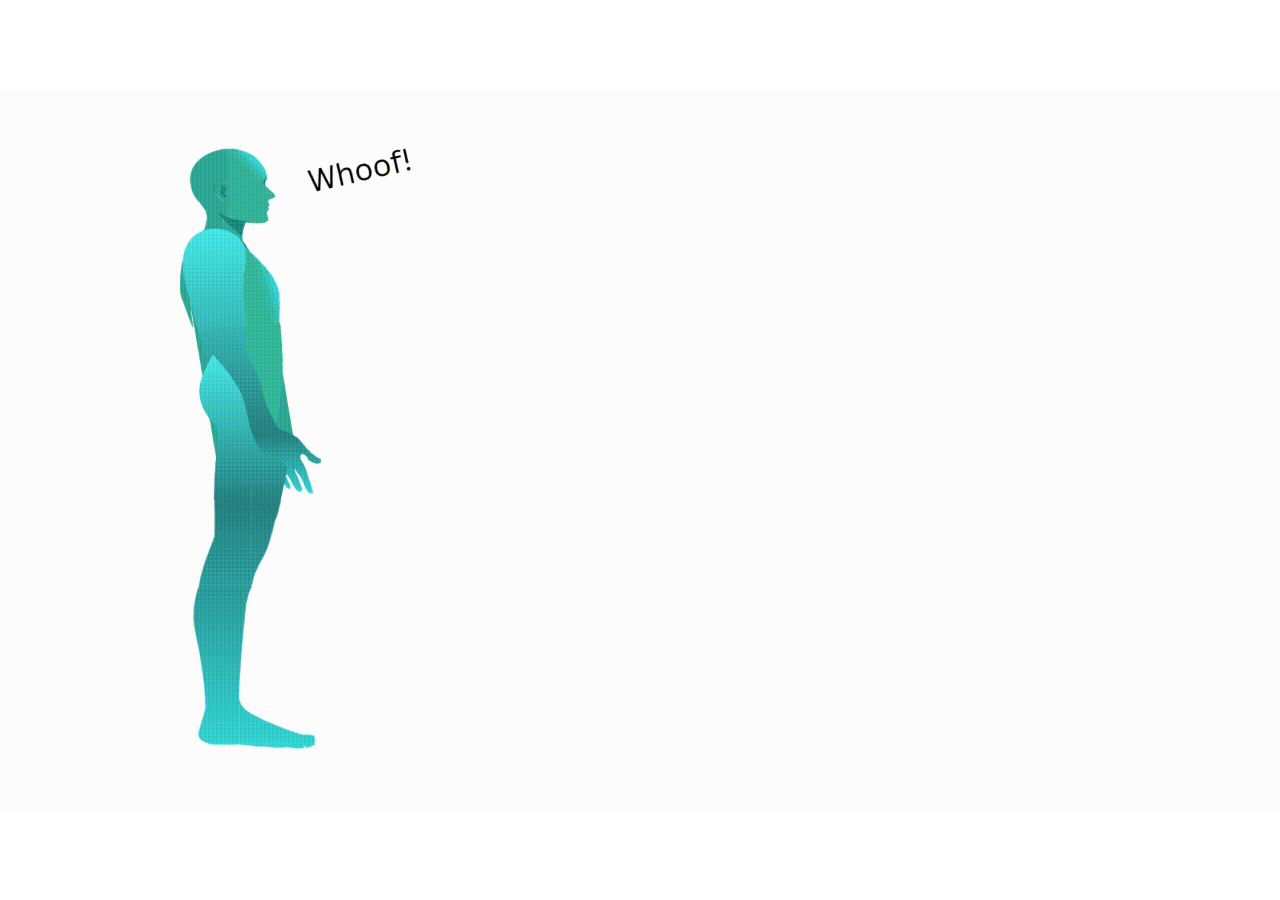
==== commit d88d7dfb: "check using official script of next.js compoennt" ====
--- a/index.html
+++ b/index.html
@@ -1 +1 @@
-<!DOCTYPE html><html lang="en" class="geist_a71539c9-module__T19VSG__variable geist_mono_8d43a2aa-module__8Li5zG__variable h-full antialiased"><head><meta charSet="utf-8"/><meta name="viewport" content="width=device-width, initial-scale=1"/><link rel="preload" href="/_next/static/media/797e433ab948586e-s.p.0.q-h669a_dqa.woff2" as="font" crossorigin="" type="font/woff2"/><link rel="preload" href="/_next/static/media/caa3a2e1cccd8315-s.p.16t1db8_9y2o~.woff2" as="font" crossorigin="" type="font/woff2"/><link rel="preload" as="image" href="/videos/Hero.gif"/><link rel="preload" as="image" href="/videos/comfort-motto.gif"/><link rel="preload" as="image" href="/videos/health-motto.gif"/><link rel="preload" as="image" href="/videos/ambiance-motto.gif"/><link rel="preload" as="image" href="/images/Footer-Background.gif"/><link rel="stylesheet" href="/_next/static/chunks/0nwx21kcvd6xn.css" data-precedence="next"/><link rel="preload" as="script" fetchPriority="low" href="/_next/static/chunks/115dplafwys-z.js"/><script src="/_next/static/chunks/0alvpq3z_c2r_.js" async=""></script><script src="/_next/static/chunks/0h4bq73pogmtb.js" async=""></script><script src="/_next/static/chunks/turbopack-0~x~vwxyfp9i6.js" async=""></script><script src="/_next/static/chunks/0~93c7sw_vrw9.js" async=""></script><script src="/_next/static/chunks/0d3shmwh5_nmn.js" async=""></script><script src="/_next/static/chunks/0pgybgemojyyu.js" async=""></script><script src="/_next/static/chunks/0qvvnoiw~7_-~.js" async=""></script><script src="/_next/static/chunks/0dc-vg0d3~7m..js" async=""></script><meta name="next-size-adjust" content=""/><title>Sports Recovery | Home-Based Massage Service in Multan</title><meta name="description" content="Professional home-based massage service in Multan. Sports recovery, relaxation at international standards."/><meta name="keywords" content="massage Multan,home massage Multan,sports massage Multan,massage service Pakistan,home-based massage Multan,relaxation Multan,sports recovery Multan,home-based spa Multan"/><link rel="icon" href="/favicon.ico?favicon.0dt60q6q8aa7p.ico" sizes="1024x1024" type="image/x-icon"/><script src="/_next/static/chunks/03~yq9q893hmn.js" noModule=""></script></head><body class="min-h-full flex flex-col"><div hidden=""><!--$--><!--/$--></div><script type="application/ld+json">{"@context":"https://schema.org","@type":"LocalBusiness","name":"Sports Recovery","description":"Home based massage service in Multan","areaServed":"Multan","telephone":"+923030310585","url":"https://sportsrecovery58-cpu.github.io"}</script><nav class="md:block fixed top-0 left-0 w-full z-40 bg-white/30 backdrop-blur-md md:shadow-md h-fit" dir="ltr"><div class="flex md:justify-between items-center px-4 py-3"><div class="hidden md:block text-xl font-bold "><img alt="Logo" loading="lazy" width="80" height="80" decoding="async" data-nimg="1" style="color:transparent" src="/images/logo.png"/></div><section class="hidden md:flex items-center gap-10"><a class="hover:text-lg bg-gradient-to-r from-[#1CAABF] via-[#DFF9FD] via-[40%] to-[#1CAABF] px-4 py-2 rounded-[25%] backdrop-blur-md border border-black/30" href="/">About</a><a class="hover:text-lg bg-gradient-to-r from-[#1CAABF] via-[#DFF9FD] via-[40%] to-[#1CAABF] px-4 py-2 rounded-[25%] backdrop-blur-md border border-black/30" href="/policy">Our Policy</a><a class="hover:text-lg bg-gradient-to-r from-[#1CAABF] via-[#DFF9FD] via-[40%] to-[#1CAABF] px-4 py-2 rounded-[25%] backdrop-blur-md border border-black/30" href="/appointments">Appointments</a></section><section class="hidden md:flex items-center gap-6"><button class="hover:bg-yellow-500 bg-black text-white px-2 py-2 rounded">EN</button><button class="hover:bg-yellow-500 bg-black text-white px-2 py-2 rounded">اردو</button></section><button class="md:hidden z-40"><span class="block w-8 h-1 bg-black my-1 transition-all duration-300 ease-in-out "></span><span class="block w-8 h-1 bg-black my-1 transition-all duration-300 ease-in-out opacity-100"></span><span class="block w-8 h-1 bg-black my-1 transition-all duration-300 ease-in-out "></span></button><section class="md:hidden px-4 text-sm pb-4 flex  gap-4" style="margin-left:auto;margin-right:0"><button class="hover:bg-yellow-500 bg-black text-white px-2 py-2 rounded">EN</button><button class="hover:bg-yellow-500 bg-black text-white px-2 py-2 rounded">اردو</button></section><aside class="md:hidden fixed top-0 mt-20 left-auto right- w-64 min-h-screen bg-white/90 backdrop-blur-md z-50 transform transition-transform duration-300 ease-in-out -translate-x-full"><nav class="flex flex-col mt-20 px-6 gap-6 items-center"><div class="md:block text-xl font-bold "><img alt="Logo" loading="lazy" width="32" height="32" decoding="async" data-nimg="1" style="color:transparent" src="/images/logo.png"/></div><a class="hover:text-lg hover:point cursor-pointer text-center bg-gradient-to-r from-[#1CAABF] via-[#DFF9FD] via-[40%] to-[#1CAABF] px-4 py-2 rounded-[25%] backdrop-blur-md border border-black/30" href="/">About</a><a class="hover:text-lg hover:point cursor-pointer text-center bg-gradient-to-r from-[#1CAABF] via-[#DFF9FD] via-[40%] to-[#1CAABF] px-4 py-2 rounded-[25%] backdrop-blur-md border border-black/30" href="/policy">Our Policy</a><a class="hover:text-lg hover:point cursor-pointer text-center bg-gradient-to-r from-[#1CAABF] via-[#DFF9FD] via-[40%] to-[#1CAABF] px-4 py-2 rounded-[25%] backdrop-blur-md border border-black/30" href="/appointments">Appointments</a></nav></aside></div></nav><h1 class="sr-only">Home Based Massage Services in Multan | Sports Recovery</h1><h2 class="sr-only">Professional Sports Massage, Relaxation Therapy, and Recovery Services</h2><main class="min-h-screen flex flex-col md:mt-[128px] mt-[146px] pb-[108px]" dir="ltr"><section><h1 class="sr-only">Home Massage Services in Multan</h1><section class="max-w-6xl border border-black/5 rounded-[2rem] shadow-[0_12px_28px_rgba(0,0,0,0.18)] bg-white snap-start pt-4 pb-4 px-4 md:px-8  bg-gradient-to-r from-[#92EEFD] via-[#00D0FF] via-[48%] to-[#7DEEFF] rounded-4xl w-[95%] mr-auto ml-auto"><div class="max-w-10xl max-auto glass rounded-2xl grid md:grid-cols-2 gap-6 items-center" style="opacity:0;transform:translateX(-80px)"><section class="text-center md:text-left"><h2 class="text-sm md:text-xl font-semibold mb-4">At “Sports Recovery” We Strive to provide top-notch International standards compliant massage recovery sessions. providing professional massage service in Multan, helping clients relieve pain and recover faster.</h2></section><section class="w-[75vw] md:w-full mr-auto ml-auto border border-black/5 rounded-[2rem] shadow-[0_12px_28px_rgba(0,0,0,0.18)] bg-white snap-start rounted-2xl overflow-hidden"><section class="relative mr-auto ml-auto w-[75vw] md:w-full h-[220px] md:h-[320px] rounded-2xl overflow-hidden"><img src="/videos/Hero.gif" alt="Hero Image" class="w-full h-full object-fill"/></section></section></div></section><section class="mt-[18px] px-4 md:px-8 py-14 md:py-20"><div class="max-auto max-w-6xl grid gap-8 md:grid-cols-[220px_1fr] md:items-start mr-auto ml-auto"><div class="md:mt-[15vh] text-sm md:text-lg font-semibold mb-4&quot;" style="opacity:0;transform:translateX(-40px)"><h2 class="md:pl-8 text-sm md:text-xl font-semibold text-center underline underline-offset-4 italic">Our Three Anchors</h2></div><div class="overflow-visible snap-x snap-mandatory"><div class="flex flex-wrap justify-center gap-10 md:gap-8"><article class="relative flex-1 min-w-[150px] max-w-[220px] sm:min-w-[180px] sm:max-w-[250px] border-4 border-[#CFE8ED] rounded-[2rem] bg-white snap-start" style="opacity:0;transform:translateY(24px) scale(0.98)"><div class="relative aspect-[3/5] overflow-hidden rounded-[2rem] border-4 border-[#CFE8ED]"><img src="/videos/comfort-motto.gif" class="w-full h-full object-cover rounded-[2rem]"/></div><div class="absolute -bottom-5 left-1/2 w-[72%] -translate-x-1/2 rounded-full bg-[#DFF9FD] px-5 py-2 text-center border border-black/5 shadow-sm"><span class="text-base md:text-xl font-medium">Comfort</span></div></article><article class="relative flex-1 min-w-[150px] max-w-[220px] sm:min-w-[180px] sm:max-w-[250px] border-4 border-[#CFE8ED] rounded-[2rem] bg-white snap-start" style="opacity:0;transform:translateY(24px) scale(0.98)"><div class="relative aspect-[3/5] overflow-hidden rounded-[2rem] border-4 border-[#CFE8ED]"><img src="/videos/health-motto.gif" class="w-full h-full object-cover rounded-[2rem]"/></div><div class="absolute -bottom-5 left-1/2 w-[72%] -translate-x-1/2 rounded-full bg-[#DFF9FD] px-5 py-2 text-center border border-black/5 shadow-sm"><span class="text-base md:text-xl font-medium">Health</span></div></article><article class="relative flex-1 min-w-[150px] max-w-[220px] sm:min-w-[180px] sm:max-w-[250px] border-4 border-[#CFE8ED] rounded-[2rem] bg-white snap-start" style="opacity:0;transform:translateY(24px) scale(0.98)"><div class="relative aspect-[3/5] overflow-hidden rounded-[2rem] border-4 border-[#CFE8ED]"><img src="/videos/ambiance-motto.gif" class="w-full h-full object-cover rounded-[2rem]"/></div><div class="absolute -bottom-5 left-1/2 w-[72%] -translate-x-1/2 rounded-full bg-[#DFF9FD] px-5 py-2 text-center border border-black/5 shadow-sm"><span class="text-base md:text-xl font-medium">Ambience</span></div></article></div></div></div></section></section></main><section class="sr-only"><p>Sports Recovery provides professional home based massage services in Multan, specializing in sports, relaxation massage, and recovery sessions. Our trained therapists ensure high-quality.</p></section><section class="sr-only"><p>We provide home based massage services to everyone from DHA Multan, Cantt Multan, Gulgasht Colony, Bosan Road, and all areas are welcome to our spa in Multan. Currently strict gender policy and only male therapists are available, but we are working on expanding our team. Book professional sports recovery massage at our place today.</p></section><!--$--><!--/$--><footer class="fixed bottom-0 left-0 w-full h-[90px] md:h-[120px] flex items-center justify-between px-6 md:px-16 overflow-hidden z-50 border-t border-black/100 shadow-[0_-10px_20px_rgba(0,0,0,0.2)]" dir="ltr"><img alt="Footer Background" decoding="async" data-nimg="fill" class="object-cover opacity-40" style="position:absolute;height:100%;width:100%;left:0;top:0;right:0;bottom:0;color:transparent" src="/images/Footer-Background.gif"/><div class="absolute top-0 left-0 w-full h-full bg-black/10"></div><div class="relative z-10 flex w-full items-center justify-between"><span class="text-black text-xs md:text-base font-bold">@sports_recovery | All rights reserved</span></div><div class="flex gap-6 md:gap-8 z-50"><a href="https://www.facebook.com/profile.php?id=61574394831012" target="_blank" rel="noopener noreferrer" class="transform transition-transform duration-200 hover:scale-150 rounded-full border-2 border-black p-0.5"><svg stroke="currentColor" fill="currentColor" stroke-width="0" viewBox="0 0 320 512" class="text-black w-5 h-5 md:w-6 md:h-6" height="1em" width="1em" xmlns="http://www.w3.org/2000/svg"><path d="M279.14 288l14.22-92.66h-88.91v-60.13c0-25.35 12.42-50.06 52.24-50.06h40.42V6.26S260.43 0 225.36 0c-73.22 0-121.08 44.38-121.08 124.72v70.62H22.89V288h81.39v224h100.17V288z"></path></svg></a><a href="https://www.instagram.com/sportsrecovery58" target="_blank" rel="noopener noreferrer" class="transform transition-transform duration-200 hover:scale-150 rounded-full border-2 border-black p-0.5"><svg stroke="currentColor" fill="currentColor" stroke-width="0" viewBox="0 0 448 512" class="text-black w-5 h-5 md:w-6 md:h-6" height="1em" width="1em" xmlns="http://www.w3.org/2000/svg"><path d="M224.1 141c-63.6 0-114.9 51.3-114.9 114.9s51.3 114.9 114.9 114.9S339 319.5 339 255.9 287.7 141 224.1 141zm0 189.6c-41.1 0-74.7-33.5-74.7-74.7s33.5-74.7 74.7-74.7 74.7 33.5 74.7 74.7-33.6 74.7-74.7 74.7zm146.4-194.3c0 14.9-12 26.8-26.8 26.8-14.9 0-26.8-12-26.8-26.8s12-26.8 26.8-26.8 26.8 12 26.8 26.8zm76.1 27.2c-1.7-35.9-9.9-67.7-36.2-93.9-26.2-26.2-58-34.4-93.9-36.2-37-2.1-147.9-2.1-184.9 0-35.8 1.7-67.6 9.9-93.9 36.1s-34.4 58-36.2 93.9c-2.1 37-2.1 147.9 0 184.9 1.7 35.9 9.9 67.7 36.2 93.9s58 34.4 93.9 36.2c37 2.1 147.9 2.1 184.9 0 35.9-1.7 67.7-9.9 93.9-36.2 26.2-26.2 34.4-58 36.2-93.9 2.1-37 2.1-147.8 0-184.8zM398.8 388c-7.8 19.6-22.9 34.7-42.6 42.6-29.5 11.7-99.5 9-132.1 9s-102.7 2.6-132.1-9c-19.6-7.8-34.7-22.9-42.6-42.6-11.7-29.5-9-99.5-9-132.1s-2.6-102.7 9-132.1c7.8-19.6 22.9-34.7 42.6-42.6 29.5-11.7 99.5-9 132.1-9s102.7-2.6 132.1 9c19.6 7.8 34.7 22.9 42.6 42.6 11.7 29.5 9 99.5 9 132.1s2.7 102.7-9 132.1z"></path></svg></a><a href="https://www.snapchat.com/add/sportsrecovery5" target="_blank" rel="noopener noreferrer" class="transform transition-transform duration-200 hover:scale-150 rounded-full border-2 border-black p-0.5"><svg stroke="currentColor" fill="currentColor" stroke-width="0" viewBox="0 0 512 512" class="text-black w-5 h-5 md:w-6 md:h-6" height="1em" width="1em" xmlns="http://www.w3.org/2000/svg"><path d="M510.846 392.673c-5.211 12.157-27.239 21.089-67.36 27.318-2.064 2.786-3.775 14.686-6.507 23.956-1.625 5.566-5.623 8.869-12.128 8.869l-.297-.005c-9.395 0-19.203-4.323-38.852-4.323-26.521 0-35.662 6.043-56.254 20.588-21.832 15.438-42.771 28.764-74.027 27.399-31.646 2.334-58.025-16.908-72.871-27.404-20.714-14.643-29.828-20.582-56.241-20.582-18.864 0-30.736 4.72-38.852 4.72-8.073 0-11.213-4.922-12.422-9.04-2.703-9.189-4.404-21.263-6.523-24.13-20.679-3.209-67.31-11.344-68.498-32.15a10.627 10.627 0 0 1 8.877-11.069c69.583-11.455 100.924-82.901 102.227-85.934.074-.176.155-.344.237-.515 3.713-7.537 4.544-13.849 2.463-18.753-5.05-11.896-26.872-16.164-36.053-19.796-23.715-9.366-27.015-20.128-25.612-27.504 2.437-12.836 21.725-20.735 33.002-15.453 8.919 4.181 16.843 6.297 23.547 6.297 5.022 0 8.212-1.204 9.96-2.171-2.043-35.936-7.101-87.29 5.687-115.969C158.122 21.304 229.705 15.42 250.826 15.42c.944 0 9.141-.089 10.11-.089 52.148 0 102.254 26.78 126.723 81.643 12.777 28.65 7.749 79.792 5.695 116.009 1.582.872 4.357 1.942 8.599 2.139 6.397-.286 13.815-2.389 22.069-6.257 6.085-2.846 14.406-2.461 20.48.058l.029.01c9.476 3.385 15.439 10.215 15.589 17.87.184 9.747-8.522 18.165-25.878 25.018-2.118.835-4.694 1.655-7.434 2.525-9.797 3.106-24.6 7.805-28.616 17.271-2.079 4.904-1.256 11.211 2.46 18.748.087.168.166.342.239.515 1.301 3.03 32.615 74.46 102.23 85.934 6.427 1.058 11.163 7.877 7.725 15.859z"></path></svg></a><a href="https://wa.me/923030310585?text=Hello%20I%20want%20to%20inquire" target="_blank" rel="noopener noreferrer" class="transform transition-transform duration-200 hover:scale-150 rounded-full border-2 border-black p-0.5"><svg stroke="currentColor" fill="currentColor" stroke-width="0" viewBox="0 0 448 512" class="text-black w-5 h-5 md:w-6 md:h-6" height="1em" width="1em" xmlns="http://www.w3.org/2000/svg"><path d="M380.9 97.1C339 55.1 283.2 32 223.9 32c-122.4 0-222 99.6-222 222 0 39.1 10.2 77.3 29.6 111L0 480l117.7-30.9c32.4 17.7 68.9 27 106.1 27h.1c122.3 0 224.1-99.6 224.1-222 0-59.3-25.2-115-67.1-157zm-157 341.6c-33.2 0-65.7-8.9-94-25.7l-6.7-4-69.8 18.3L72 359.2l-4.4-7c-18.5-29.4-28.2-63.3-28.2-98.2 0-101.7 82.8-184.5 184.6-184.5 49.3 0 95.6 19.2 130.4 54.1 34.8 34.9 56.2 81.2 56.1 130.5 0 101.8-84.9 184.6-186.6 184.6zm101.2-138.2c-5.5-2.8-32.8-16.2-37.9-18-5.1-1.9-8.8-2.8-12.5 2.8-3.7 5.6-14.3 18-17.6 21.8-3.2 3.7-6.5 4.2-12 1.4-32.6-16.3-54-29.1-75.5-66-5.7-9.8 5.7-9.1 16.3-30.3 1.8-3.7.9-6.9-.5-9.7-1.4-2.8-12.5-30.1-17.1-41.2-4.5-10.8-9.1-9.3-12.5-9.5-3.2-.2-6.9-.2-10.6-.2-3.7 0-9.7 1.4-14.8 6.9-5.1 5.6-19.4 19-19.4 46.3 0 27.3 19.9 53.7 22.6 57.4 2.8 3.7 39.1 59.7 94.8 83.8 35.2 15.2 49 16.5 66.6 13.9 10.7-1.6 32.8-13.4 37.4-26.4 4.6-13 4.6-24.1 3.2-26.4-1.3-2.5-5-3.9-10.5-6.6z"></path></svg></a></div></footer><script src="/_next/static/chunks/115dplafwys-z.js" id="_R_" async=""></script><script>(self.__next_f=self.__next_f||[]).push([0])</script><script>self.__next_f.push([1,"1:\"$Sreact.fragment\"\n2:I[83773,[\"/_next/static/chunks/0~93c7sw_vrw9.js\",\"/_next/static/chunks/0d3shmwh5_nmn.js\",\"/_next/static/chunks/0pgybgemojyyu.js\",\"/_next/static/chunks/0qvvnoiw~7_-~.js\"],\"LanguageProvider\"]\n3:I[82791,[\"/_next/static/chunks/0~93c7sw_vrw9.js\",\"/_next/static/chunks/0d3shmwh5_nmn.js\",\"/_next/static/chunks/0pgybgemojyyu.js\",\"/_next/static/chunks/0qvvnoiw~7_-~.js\"],\"default\"]\n4:I[39756,[\"/_next/static/chunks/0~93c7sw_vrw9.js\",\"/_next/static/chunks/0d3shmwh5_nmn.js\",\"/_next/static/chunks/0pgybgemojyyu.js\",\"/_next/static/chunks/0qvvnoiw~7_-~.js\"],\"default\"]\n5:I[37457,[\"/_next/static/chunks/0~93c7sw_vrw9.js\",\"/_next/static/chunks/0d3shmwh5_nmn.js\",\"/_next/static/chunks/0pgybgemojyyu.js\",\"/_next/static/chunks/0qvvnoiw~7_-~.js\"],\"default\"]\n6:I[58897,[\"/_next/static/chunks/0~93c7sw_vrw9.js\",\"/_next/static/chunks/0d3shmwh5_nmn.js\",\"/_next/static/chunks/0pgybgemojyyu.js\",\"/_next/static/chunks/0qvvnoiw~7_-~.js\"],\"default\"]\n7:I[35299,[\"/_next/static/chunks/0~93c7sw_vrw9.js\",\"/_next/static/chunks/0d3shmwh5_nmn.js\",\"/_next/static/chunks/0pgybgemojyyu.js\",\"/_next/static/chunks/0qvvnoiw~7_-~.js\"],\"default\"]\n8:I[47257,[\"/_next/static/chunks/0~93c7sw_vrw9.js\",\"/_next/static/chunks/0d3shmwh5_nmn.js\",\"/_next/static/chunks/0pgybgemojyyu.js\",\"/_next/static/chunks/0qvvnoiw~7_-~.js\"],\"ClientPageRoot\"]\n9:I[52683,[\"/_next/static/chunks/0~93c7sw_vrw9.js\",\"/_next/static/chunks/0d3shmwh5_nmn.js\",\"/_next/static/chunks/0pgybgemojyyu.js\",\"/_next/static/chunks/0qvvnoiw~7_-~.js\",\"/_next/static/chunks/0dc-vg0d3~7m..js\"],\"default\"]\nc:I[97367,[\"/_next/static/chunks/0~93c7sw_vrw9.js\",\"/_next/static/chunks/0d3shmwh5_nmn.js\",\"/_next/static/chunks/0pgybgemojyyu.js\",\"/_next/static/chunks/0qvvnoiw~7_-~.js\"],\"OutletBoundary\"]\nd:\"$Sreact.suspense\"\nf:I[97367,[\"/_next/static/chunks/0~93c7sw_vrw9.js\",\"/_next/static/chunks/0d3shmwh5_nmn.js\",\"/_next/static/chunks/0pgybgemojyyu.js\",\"/_next/static/chunks/0qvvnoiw~7_-~.js\"],\"ViewportBoundary\"]\n11:I[97367,[\"/_next/static/chunks/0~93c7sw_vrw9.js\",\"/_next/static/chunks/0d3shmwh5_nmn.js\",\"/_next/static/chunks/0pgybgemojyyu.js\",\"/_next/static/chunks/0qvvnoiw~7_-~.js\"],\"MetadataBoundary\"]\n13:I[68027,[\"/_next/static/chunks/0~93c7sw_vrw9.js\",\"/_next/static/chunks/0d3shmwh5_nmn.js\",\"/_next/static/chunks/0pgybgemojyyu.js\",\"/_next/static/chunks/0qvvnoiw~7_-~.js\"],\"default\",1]\n:HL[\"/_next/static/chunks/0nwx21kcvd6xn.css\",\"style\"]\n:HL[\"/_next/static/media/797e433ab948586e-s.p.0.q-h669a_dqa.woff2\",\"font\",{\"crossOrigin\":\"\",\"type\":\"font/woff2\"}]\n:HL[\"/_next/static/media/caa3a2e1cccd8315-s.p.16t1db8_9y2o~.woff2\",\"font\",{\"crossOrigin\":\"\",\"type\":\"font/woff2\"}]\n"])</script><script>self.__next_f.push([1,"0:{\"P\":null,\"c\":[\"\",\"\"],\"q\":\"\",\"i\":false,\"f\":[[[\"\",{\"children\":[\"__PAGE__\",{}]},\"$undefined\",\"$undefined\",16],[[\"$\",\"$1\",\"c\",{\"children\":[[[\"$\",\"link\",\"0\",{\"rel\":\"stylesheet\",\"href\":\"/_next/static/chunks/0nwx21kcvd6xn.css\",\"precedence\":\"next\",\"crossOrigin\":\"$undefined\",\"nonce\":\"$undefined\"}],[\"$\",\"script\",\"script-0\",{\"src\":\"/_next/static/chunks/0~93c7sw_vrw9.js\",\"async\":true,\"nonce\":\"$undefined\"}],[\"$\",\"script\",\"script-1\",{\"src\":\"/_next/static/chunks/0d3shmwh5_nmn.js\",\"async\":true,\"nonce\":\"$undefined\"}],[\"$\",\"script\",\"script-2\",{\"src\":\"/_next/static/chunks/0pgybgemojyyu.js\",\"async\":true,\"nonce\":\"$undefined\"}],[\"$\",\"script\",\"script-3\",{\"src\":\"/_next/static/chunks/0qvvnoiw~7_-~.js\",\"async\":true,\"nonce\":\"$undefined\"}]],[\"$\",\"html\",null,{\"lang\":\"en\",\"className\":\"geist_a71539c9-module__T19VSG__variable geist_mono_8d43a2aa-module__8Li5zG__variable h-full antialiased\",\"children\":[\"$\",\"body\",null,{\"className\":\"min-h-full flex flex-col\",\"children\":[[\"$\",\"script\",null,{\"type\":\"application/ld+json\",\"dangerouslySetInnerHTML\":{\"__html\":\"{\\\"@context\\\":\\\"https://schema.org\\\",\\\"@type\\\":\\\"LocalBusiness\\\",\\\"name\\\":\\\"Sports Recovery\\\",\\\"description\\\":\\\"Home based massage service in Multan\\\",\\\"areaServed\\\":\\\"Multan\\\",\\\"telephone\\\":\\\"+923030310585\\\",\\\"url\\\":\\\"https://sportsrecovery58-cpu.github.io\\\"}\"}}],[\"$\",\"$L2\",null,{\"children\":[[\"$\",\"$L3\",null,{}],[\"$\",\"$L4\",null,{\"parallelRouterKey\":\"children\",\"error\":\"$undefined\",\"errorStyles\":\"$undefined\",\"errorScripts\":\"$undefined\",\"template\":[\"$\",\"$L5\",null,{}],\"templateStyles\":\"$undefined\",\"templateScripts\":\"$undefined\",\"notFound\":[[[\"$\",\"title\",null,{\"children\":\"404: This page could not be found.\"}],[\"$\",\"div\",null,{\"style\":{\"fontFamily\":\"system-ui,\\\"Segoe UI\\\",Roboto,Helvetica,Arial,sans-serif,\\\"Apple Color Emoji\\\",\\\"Segoe UI Emoji\\\"\",\"height\":\"100vh\",\"textAlign\":\"center\",\"display\":\"flex\",\"flexDirection\":\"column\",\"alignItems\":\"center\",\"justifyContent\":\"center\"},\"children\":[\"$\",\"div\",null,{\"children\":[[\"$\",\"style\",null,{\"dangerouslySetInnerHTML\":{\"__html\":\"body{color:#000;background:#fff;margin:0}.next-error-h1{border-right:1px solid rgba(0,0,0,.3)}@media (prefers-color-scheme:dark){body{color:#fff;background:#000}.next-error-h1{border-right:1px solid rgba(255,255,255,.3)}}\"}}],[\"$\",\"h1\",null,{\"className\":\"next-error-h1\",\"style\":{\"display\":\"inline-block\",\"margin\":\"0 20px 0 0\",\"padding\":\"0 23px 0 0\",\"fontSize\":24,\"fontWeight\":500,\"verticalAlign\":\"top\",\"lineHeight\":\"49px\"},\"children\":404}],[\"$\",\"div\",null,{\"style\":{\"display\":\"inline-block\"},\"children\":[\"$\",\"h2\",null,{\"style\":{\"fontSize\":14,\"fontWeight\":400,\"lineHeight\":\"49px\",\"margin\":0},\"children\":\"This page could not be found.\"}]}]]}]}]],[]],\"forbidden\":\"$undefined\",\"unauthorized\":\"$undefined\"}],[\"$\",\"$L6\",null,{}]]}],[\"$\",\"$L7\",null,{}]]}]}]]}],{\"children\":[[\"$\",\"$1\",\"c\",{\"children\":[[\"$\",\"$L8\",null,{\"Component\":\"$9\",\"serverProvidedParams\":{\"searchParams\":{},\"params\":{},\"promises\":[\"$@a\",\"$@b\"]}}],[[\"$\",\"script\",\"script-0\",{\"src\":\"/_next/static/chunks/0dc-vg0d3~7m..js\",\"async\":true,\"nonce\":\"$undefined\"}]],[\"$\",\"$Lc\",null,{\"children\":[\"$\",\"$d\",null,{\"name\":\"Next.MetadataOutlet\",\"children\":\"$@e\"}]}]]}],{},null,false,null]},null,false,null],[\"$\",\"$1\",\"h\",{\"children\":[null,[\"$\",\"$Lf\",null,{\"children\":\"$L10\"}],[\"$\",\"div\",null,{\"hidden\":true,\"children\":[\"$\",\"$L11\",null,{\"children\":[\"$\",\"$d\",null,{\"name\":\"Next.Metadata\",\"children\":\"$L12\"}]}]}],[\"$\",\"meta\",null,{\"name\":\"next-size-adjust\",\"content\":\"\"}]]}],false]],\"m\":\"$undefined\",\"G\":[\"$13\",[[\"$\",\"link\",\"0\",{\"rel\":\"stylesheet\",\"href\":\"/_next/static/chunks/0nwx21kcvd6xn.css\",\"precedence\":\"next\",\"crossOrigin\":\"$undefined\",\"nonce\":\"$undefined\"}]]],\"S\":true,\"h\":null,\"s\":\"$undefined\",\"l\":\"$undefined\",\"p\":\"$undefined\",\"d\":\"$undefined\",\"b\":\"qBWgExdOKHWYd96EkL0ap\"}\n"])</script><script>self.__next_f.push([1,"a:{}\nb:\"$0:f:0:1:1:children:0:props:children:0:props:serverProvidedParams:params\"\n"])</script><script>self.__next_f.push([1,"10:[[\"$\",\"meta\",\"0\",{\"charSet\":\"utf-8\"}],[\"$\",\"meta\",\"1\",{\"name\":\"viewport\",\"content\":\"width=device-width, initial-scale=1\"}]]\n"])</script><script>self.__next_f.push([1,"14:I[27201,[\"/_next/static/chunks/0~93c7sw_vrw9.js\",\"/_next/static/chunks/0d3shmwh5_nmn.js\",\"/_next/static/chunks/0pgybgemojyyu.js\",\"/_next/static/chunks/0qvvnoiw~7_-~.js\"],\"IconMark\"]\ne:null\n12:[[\"$\",\"title\",\"0\",{\"children\":\"Sports Recovery | Home-Based Massage Service in Multan\"}],[\"$\",\"meta\",\"1\",{\"name\":\"description\",\"content\":\"Professional home-based massage service in Multan. Sports recovery, relaxation at international standards.\"}],[\"$\",\"meta\",\"2\",{\"name\":\"keywords\",\"content\":\"massage Multan,home massage Multan,sports massage Multan,massage service Pakistan,home-based massage Multan,relaxation Multan,sports recovery Multan,home-based spa Multan\"}],[\"$\",\"link\",\"3\",{\"rel\":\"icon\",\"href\":\"/favicon.ico?favicon.0dt60q6q8aa7p.ico\",\"sizes\":\"1024x1024\",\"type\":\"image/x-icon\"}],[\"$\",\"$L14\",\"4\",{}]]\n"])</script></body></html>+<!DOCTYPE html><html lang="en" class="geist_a71539c9-module__T19VSG__variable geist_mono_8d43a2aa-module__8Li5zG__variable h-full antialiased"><head><meta charSet="utf-8"/><meta name="viewport" content="width=device-width, initial-scale=1"/><link rel="preload" href="/_next/static/media/797e433ab948586e-s.p.0.q-h669a_dqa.woff2" as="font" crossorigin="" type="font/woff2"/><link rel="preload" href="/_next/static/media/caa3a2e1cccd8315-s.p.16t1db8_9y2o~.woff2" as="font" crossorigin="" type="font/woff2"/><link rel="preload" as="image" href="/videos/Hero.gif"/><link rel="preload" as="image" href="/videos/comfort-motto.gif"/><link rel="preload" as="image" href="/videos/health-motto.gif"/><link rel="preload" as="image" href="/videos/ambiance-motto.gif"/><link rel="preload" as="image" href="/images/Footer-Background.gif"/><link rel="stylesheet" href="/_next/static/chunks/0nwx21kcvd6xn.css" data-precedence="next"/><link rel="preload" as="script" fetchPriority="low" href="/_next/static/chunks/0y_wgo4lu8n.h.js"/><script src="/_next/static/chunks/0alvpq3z_c2r_.js" async=""></script><script src="/_next/static/chunks/00nvzi6qb_-1r.js" async=""></script><script src="/_next/static/chunks/turbopack-02zyarov81tdu.js" async=""></script><script src="/_next/static/chunks/0~93c7sw_vrw9.js" async=""></script><script src="/_next/static/chunks/0d3shmwh5_nmn.js" async=""></script><script src="/_next/static/chunks/0wd8g._-aria-.js" async=""></script><script src="/_next/static/chunks/0qvvnoiw~7_-~.js" async=""></script><script src="/_next/static/chunks/0dc-vg0d3~7m..js" async=""></script><link rel="preload" href="https://www.googletagmanager.com/gtag/js?id=G-JBXW271N38" as="script"/><meta name="next-size-adjust" content=""/><title>Sports Recovery | Home-Based Massage Service in Multan</title><meta name="description" content="Professional home-based massage service in Multan. Sports recovery, relaxation at international standards."/><meta name="keywords" content="massage Multan,home massage Multan,sports massage Multan,massage service Pakistan,home-based massage Multan,relaxation Multan,sports recovery Multan,home-based spa Multan"/><link rel="icon" href="/favicon.ico?favicon.0dt60q6q8aa7p.ico" sizes="1024x1024" type="image/x-icon"/><script src="/_next/static/chunks/03~yq9q893hmn.js" noModule=""></script></head><body class="min-h-full flex flex-col"><div hidden=""><!--$--><!--/$--></div><script type="application/ld+json">{"@context":"https://schema.org","@type":"LocalBusiness","name":"Sports Recovery","description":"Home based massage service in Multan","areaServed":"Multan","telephone":"+923030310585","url":"https://sportsrecovery58-cpu.github.io"}</script><nav class="md:block fixed top-0 left-0 w-full z-40 bg-white/30 backdrop-blur-md md:shadow-md h-fit" dir="ltr"><div class="flex md:justify-between items-center px-4 py-3"><div class="hidden md:block text-xl font-bold "><img alt="Logo" loading="lazy" width="80" height="80" decoding="async" data-nimg="1" style="color:transparent" src="/images/logo.png"/></div><section class="hidden md:flex items-center gap-10"><a class="hover:text-lg bg-gradient-to-r from-[#1CAABF] via-[#DFF9FD] via-[40%] to-[#1CAABF] px-4 py-2 rounded-[25%] backdrop-blur-md border border-black/30" href="/">About</a><a class="hover:text-lg bg-gradient-to-r from-[#1CAABF] via-[#DFF9FD] via-[40%] to-[#1CAABF] px-4 py-2 rounded-[25%] backdrop-blur-md border border-black/30" href="/policy">Our Policy</a><a class="hover:text-lg bg-gradient-to-r from-[#1CAABF] via-[#DFF9FD] via-[40%] to-[#1CAABF] px-4 py-2 rounded-[25%] backdrop-blur-md border border-black/30" href="/appointments">Appointments</a></section><section class="hidden md:flex items-center gap-6"><button class="hover:bg-yellow-500 bg-black text-white px-2 py-2 rounded">EN</button><button class="hover:bg-yellow-500 bg-black text-white px-2 py-2 rounded">اردو</button></section><button class="md:hidden z-40"><span class="block w-8 h-1 bg-black my-1 transition-all duration-300 ease-in-out "></span><span class="block w-8 h-1 bg-black my-1 transition-all duration-300 ease-in-out opacity-100"></span><span class="block w-8 h-1 bg-black my-1 transition-all duration-300 ease-in-out "></span></button><section class="md:hidden px-4 text-sm pb-4 flex  gap-4" style="margin-left:auto;margin-right:0"><button class="hover:bg-yellow-500 bg-black text-white px-2 py-2 rounded">EN</button><button class="hover:bg-yellow-500 bg-black text-white px-2 py-2 rounded">اردو</button></section><aside class="md:hidden fixed top-0 mt-20 left-auto right- w-64 min-h-screen bg-white/90 backdrop-blur-md z-50 transform transition-transform duration-300 ease-in-out -translate-x-full"><nav class="flex flex-col mt-20 px-6 gap-6 items-center"><div class="md:block text-xl font-bold "><img alt="Logo" loading="lazy" width="32" height="32" decoding="async" data-nimg="1" style="color:transparent" src="/images/logo.png"/></div><a class="hover:text-lg hover:point cursor-pointer text-center bg-gradient-to-r from-[#1CAABF] via-[#DFF9FD] via-[40%] to-[#1CAABF] px-4 py-2 rounded-[25%] backdrop-blur-md border border-black/30" href="/">About</a><a class="hover:text-lg hover:point cursor-pointer text-center bg-gradient-to-r from-[#1CAABF] via-[#DFF9FD] via-[40%] to-[#1CAABF] px-4 py-2 rounded-[25%] backdrop-blur-md border border-black/30" href="/policy">Our Policy</a><a class="hover:text-lg hover:point cursor-pointer text-center bg-gradient-to-r from-[#1CAABF] via-[#DFF9FD] via-[40%] to-[#1CAABF] px-4 py-2 rounded-[25%] backdrop-blur-md border border-black/30" href="/appointments">Appointments</a></nav></aside></div></nav><h1 class="sr-only">Home Based Massage Services in Multan | Sports Recovery</h1><h2 class="sr-only">Professional Sports Massage, Relaxation Therapy, and Recovery Services</h2><main class="min-h-screen flex flex-col md:mt-[128px] mt-[146px] pb-[108px]" dir="ltr"><section><h1 class="sr-only">Home Massage Services in Multan</h1><section class="max-w-6xl border border-black/5 rounded-[2rem] shadow-[0_12px_28px_rgba(0,0,0,0.18)] bg-white snap-start pt-4 pb-4 px-4 md:px-8  bg-gradient-to-r from-[#92EEFD] via-[#00D0FF] via-[48%] to-[#7DEEFF] rounded-4xl w-[95%] mr-auto ml-auto"><div class="max-w-10xl max-auto glass rounded-2xl grid md:grid-cols-2 gap-6 items-center" style="opacity:0;transform:translateX(-80px)"><section class="text-center md:text-left"><h2 class="text-sm md:text-xl font-semibold mb-4">At “Sports Recovery” We Strive to provide top-notch International standards compliant massage recovery sessions. providing professional massage service in Multan, helping clients relieve pain and recover faster.</h2></section><section class="w-[75vw] md:w-full mr-auto ml-auto border border-black/5 rounded-[2rem] shadow-[0_12px_28px_rgba(0,0,0,0.18)] bg-white snap-start rounted-2xl overflow-hidden"><section class="relative mr-auto ml-auto w-[75vw] md:w-full h-[220px] md:h-[320px] rounded-2xl overflow-hidden"><img src="/videos/Hero.gif" alt="Hero Image" class="w-full h-full object-fill"/></section></section></div></section><section class="mt-[18px] px-4 md:px-8 py-14 md:py-20"><div class="max-auto max-w-6xl grid gap-8 md:grid-cols-[220px_1fr] md:items-start mr-auto ml-auto"><div class="md:mt-[15vh] text-sm md:text-lg font-semibold mb-4&quot;" style="opacity:0;transform:translateX(-40px)"><h2 class="md:pl-8 text-sm md:text-xl font-semibold text-center underline underline-offset-4 italic">Our Three Anchors</h2></div><div class="overflow-visible snap-x snap-mandatory"><div class="flex flex-wrap justify-center gap-10 md:gap-8"><article class="relative flex-1 min-w-[150px] max-w-[220px] sm:min-w-[180px] sm:max-w-[250px] border-4 border-[#CFE8ED] rounded-[2rem] bg-white snap-start" style="opacity:0;transform:translateY(24px) scale(0.98)"><div class="relative aspect-[3/5] overflow-hidden rounded-[2rem] border-4 border-[#CFE8ED]"><img src="/videos/comfort-motto.gif" class="w-full h-full object-cover rounded-[2rem]"/></div><div class="absolute -bottom-5 left-1/2 w-[72%] -translate-x-1/2 rounded-full bg-[#DFF9FD] px-5 py-2 text-center border border-black/5 shadow-sm"><span class="text-base md:text-xl font-medium">Comfort</span></div></article><article class="relative flex-1 min-w-[150px] max-w-[220px] sm:min-w-[180px] sm:max-w-[250px] border-4 border-[#CFE8ED] rounded-[2rem] bg-white snap-start" style="opacity:0;transform:translateY(24px) scale(0.98)"><div class="relative aspect-[3/5] overflow-hidden rounded-[2rem] border-4 border-[#CFE8ED]"><img src="/videos/health-motto.gif" class="w-full h-full object-cover rounded-[2rem]"/></div><div class="absolute -bottom-5 left-1/2 w-[72%] -translate-x-1/2 rounded-full bg-[#DFF9FD] px-5 py-2 text-center border border-black/5 shadow-sm"><span class="text-base md:text-xl font-medium">Health</span></div></article><article class="relative flex-1 min-w-[150px] max-w-[220px] sm:min-w-[180px] sm:max-w-[250px] border-4 border-[#CFE8ED] rounded-[2rem] bg-white snap-start" style="opacity:0;transform:translateY(24px) scale(0.98)"><div class="relative aspect-[3/5] overflow-hidden rounded-[2rem] border-4 border-[#CFE8ED]"><img src="/videos/ambiance-motto.gif" class="w-full h-full object-cover rounded-[2rem]"/></div><div class="absolute -bottom-5 left-1/2 w-[72%] -translate-x-1/2 rounded-full bg-[#DFF9FD] px-5 py-2 text-center border border-black/5 shadow-sm"><span class="text-base md:text-xl font-medium">Ambience</span></div></article></div></div></div></section></section></main><section class="sr-only"><p>Sports Recovery provides professional home based massage services in Multan, specializing in sports, relaxation massage, and recovery sessions. Our trained therapists ensure high-quality.</p></section><section class="sr-only"><p>We provide home based massage services to everyone from DHA Multan, Cantt Multan, Gulgasht Colony, Bosan Road, and all areas are welcome to our spa in Multan. Currently strict gender policy and only male therapists are available, but we are working on expanding our team. Book professional sports recovery massage at our place today.</p></section><!--$--><!--/$--><footer class="fixed bottom-0 left-0 w-full h-[90px] md:h-[120px] flex items-center justify-between px-6 md:px-16 overflow-hidden z-50 border-t border-black/100 shadow-[0_-10px_20px_rgba(0,0,0,0.2)]" dir="ltr"><img alt="Footer Background" decoding="async" data-nimg="fill" class="object-cover opacity-40" style="position:absolute;height:100%;width:100%;left:0;top:0;right:0;bottom:0;color:transparent" src="/images/Footer-Background.gif"/><div class="absolute top-0 left-0 w-full h-full bg-black/10"></div><div class="relative z-10 flex w-full items-center justify-between"><span class="text-black text-xs md:text-base font-bold">@sports_recovery | All rights reserved</span></div><div class="flex gap-6 md:gap-8 z-50"><a href="https://www.facebook.com/profile.php?id=61574394831012" target="_blank" rel="noopener noreferrer" class="transform transition-transform duration-200 hover:scale-150 rounded-full border-2 border-black p-0.5"><svg stroke="currentColor" fill="currentColor" stroke-width="0" viewBox="0 0 320 512" class="text-black w-5 h-5 md:w-6 md:h-6" height="1em" width="1em" xmlns="http://www.w3.org/2000/svg"><path d="M279.14 288l14.22-92.66h-88.91v-60.13c0-25.35 12.42-50.06 52.24-50.06h40.42V6.26S260.43 0 225.36 0c-73.22 0-121.08 44.38-121.08 124.72v70.62H22.89V288h81.39v224h100.17V288z"></path></svg></a><a href="https://www.instagram.com/sportsrecovery58" target="_blank" rel="noopener noreferrer" class="transform transition-transform duration-200 hover:scale-150 rounded-full border-2 border-black p-0.5"><svg stroke="currentColor" fill="currentColor" stroke-width="0" viewBox="0 0 448 512" class="text-black w-5 h-5 md:w-6 md:h-6" height="1em" width="1em" xmlns="http://www.w3.org/2000/svg"><path d="M224.1 141c-63.6 0-114.9 51.3-114.9 114.9s51.3 114.9 114.9 114.9S339 319.5 339 255.9 287.7 141 224.1 141zm0 189.6c-41.1 0-74.7-33.5-74.7-74.7s33.5-74.7 74.7-74.7 74.7 33.5 74.7 74.7-33.6 74.7-74.7 74.7zm146.4-194.3c0 14.9-12 26.8-26.8 26.8-14.9 0-26.8-12-26.8-26.8s12-26.8 26.8-26.8 26.8 12 26.8 26.8zm76.1 27.2c-1.7-35.9-9.9-67.7-36.2-93.9-26.2-26.2-58-34.4-93.9-36.2-37-2.1-147.9-2.1-184.9 0-35.8 1.7-67.6 9.9-93.9 36.1s-34.4 58-36.2 93.9c-2.1 37-2.1 147.9 0 184.9 1.7 35.9 9.9 67.7 36.2 93.9s58 34.4 93.9 36.2c37 2.1 147.9 2.1 184.9 0 35.9-1.7 67.7-9.9 93.9-36.2 26.2-26.2 34.4-58 36.2-93.9 2.1-37 2.1-147.8 0-184.8zM398.8 388c-7.8 19.6-22.9 34.7-42.6 42.6-29.5 11.7-99.5 9-132.1 9s-102.7 2.6-132.1-9c-19.6-7.8-34.7-22.9-42.6-42.6-11.7-29.5-9-99.5-9-132.1s-2.6-102.7 9-132.1c7.8-19.6 22.9-34.7 42.6-42.6 29.5-11.7 99.5-9 132.1-9s102.7-2.6 132.1 9c19.6 7.8 34.7 22.9 42.6 42.6 11.7 29.5 9 99.5 9 132.1s2.7 102.7-9 132.1z"></path></svg></a><a href="https://www.snapchat.com/add/sportsrecovery5" target="_blank" rel="noopener noreferrer" class="transform transition-transform duration-200 hover:scale-150 rounded-full border-2 border-black p-0.5"><svg stroke="currentColor" fill="currentColor" stroke-width="0" viewBox="0 0 512 512" class="text-black w-5 h-5 md:w-6 md:h-6" height="1em" width="1em" xmlns="http://www.w3.org/2000/svg"><path d="M510.846 392.673c-5.211 12.157-27.239 21.089-67.36 27.318-2.064 2.786-3.775 14.686-6.507 23.956-1.625 5.566-5.623 8.869-12.128 8.869l-.297-.005c-9.395 0-19.203-4.323-38.852-4.323-26.521 0-35.662 6.043-56.254 20.588-21.832 15.438-42.771 28.764-74.027 27.399-31.646 2.334-58.025-16.908-72.871-27.404-20.714-14.643-29.828-20.582-56.241-20.582-18.864 0-30.736 4.72-38.852 4.72-8.073 0-11.213-4.922-12.422-9.04-2.703-9.189-4.404-21.263-6.523-24.13-20.679-3.209-67.31-11.344-68.498-32.15a10.627 10.627 0 0 1 8.877-11.069c69.583-11.455 100.924-82.901 102.227-85.934.074-.176.155-.344.237-.515 3.713-7.537 4.544-13.849 2.463-18.753-5.05-11.896-26.872-16.164-36.053-19.796-23.715-9.366-27.015-20.128-25.612-27.504 2.437-12.836 21.725-20.735 33.002-15.453 8.919 4.181 16.843 6.297 23.547 6.297 5.022 0 8.212-1.204 9.96-2.171-2.043-35.936-7.101-87.29 5.687-115.969C158.122 21.304 229.705 15.42 250.826 15.42c.944 0 9.141-.089 10.11-.089 52.148 0 102.254 26.78 126.723 81.643 12.777 28.65 7.749 79.792 5.695 116.009 1.582.872 4.357 1.942 8.599 2.139 6.397-.286 13.815-2.389 22.069-6.257 6.085-2.846 14.406-2.461 20.48.058l.029.01c9.476 3.385 15.439 10.215 15.589 17.87.184 9.747-8.522 18.165-25.878 25.018-2.118.835-4.694 1.655-7.434 2.525-9.797 3.106-24.6 7.805-28.616 17.271-2.079 4.904-1.256 11.211 2.46 18.748.087.168.166.342.239.515 1.301 3.03 32.615 74.46 102.23 85.934 6.427 1.058 11.163 7.877 7.725 15.859z"></path></svg></a><a href="https://wa.me/923030310585?text=Hello%20I%20want%20to%20inquire" target="_blank" rel="noopener noreferrer" class="transform transition-transform duration-200 hover:scale-150 rounded-full border-2 border-black p-0.5"><svg stroke="currentColor" fill="currentColor" stroke-width="0" viewBox="0 0 448 512" class="text-black w-5 h-5 md:w-6 md:h-6" height="1em" width="1em" xmlns="http://www.w3.org/2000/svg"><path d="M380.9 97.1C339 55.1 283.2 32 223.9 32c-122.4 0-222 99.6-222 222 0 39.1 10.2 77.3 29.6 111L0 480l117.7-30.9c32.4 17.7 68.9 27 106.1 27h.1c122.3 0 224.1-99.6 224.1-222 0-59.3-25.2-115-67.1-157zm-157 341.6c-33.2 0-65.7-8.9-94-25.7l-6.7-4-69.8 18.3L72 359.2l-4.4-7c-18.5-29.4-28.2-63.3-28.2-98.2 0-101.7 82.8-184.5 184.6-184.5 49.3 0 95.6 19.2 130.4 54.1 34.8 34.9 56.2 81.2 56.1 130.5 0 101.8-84.9 184.6-186.6 184.6zm101.2-138.2c-5.5-2.8-32.8-16.2-37.9-18-5.1-1.9-8.8-2.8-12.5 2.8-3.7 5.6-14.3 18-17.6 21.8-3.2 3.7-6.5 4.2-12 1.4-32.6-16.3-54-29.1-75.5-66-5.7-9.8 5.7-9.1 16.3-30.3 1.8-3.7.9-6.9-.5-9.7-1.4-2.8-12.5-30.1-17.1-41.2-4.5-10.8-9.1-9.3-12.5-9.5-3.2-.2-6.9-.2-10.6-.2-3.7 0-9.7 1.4-14.8 6.9-5.1 5.6-19.4 19-19.4 46.3 0 27.3 19.9 53.7 22.6 57.4 2.8 3.7 39.1 59.7 94.8 83.8 35.2 15.2 49 16.5 66.6 13.9 10.7-1.6 32.8-13.4 37.4-26.4 4.6-13 4.6-24.1 3.2-26.4-1.3-2.5-5-3.9-10.5-6.6z"></path></svg></a></div></footer><script src="/_next/static/chunks/0y_wgo4lu8n.h.js" id="_R_" async=""></script><script>(self.__next_f=self.__next_f||[]).push([0])</script><script>self.__next_f.push([1,"1:\"$Sreact.fragment\"\n2:I[83773,[\"/_next/static/chunks/0~93c7sw_vrw9.js\",\"/_next/static/chunks/0d3shmwh5_nmn.js\",\"/_next/static/chunks/0wd8g._-aria-.js\",\"/_next/static/chunks/0qvvnoiw~7_-~.js\"],\"LanguageProvider\"]\n3:I[82791,[\"/_next/static/chunks/0~93c7sw_vrw9.js\",\"/_next/static/chunks/0d3shmwh5_nmn.js\",\"/_next/static/chunks/0wd8g._-aria-.js\",\"/_next/static/chunks/0qvvnoiw~7_-~.js\"],\"default\"]\n4:I[39756,[\"/_next/static/chunks/0~93c7sw_vrw9.js\",\"/_next/static/chunks/0d3shmwh5_nmn.js\",\"/_next/static/chunks/0wd8g._-aria-.js\",\"/_next/static/chunks/0qvvnoiw~7_-~.js\"],\"default\"]\n5:I[37457,[\"/_next/static/chunks/0~93c7sw_vrw9.js\",\"/_next/static/chunks/0d3shmwh5_nmn.js\",\"/_next/static/chunks/0wd8g._-aria-.js\",\"/_next/static/chunks/0qvvnoiw~7_-~.js\"],\"default\"]\n6:I[58897,[\"/_next/static/chunks/0~93c7sw_vrw9.js\",\"/_next/static/chunks/0d3shmwh5_nmn.js\",\"/_next/static/chunks/0wd8g._-aria-.js\",\"/_next/static/chunks/0qvvnoiw~7_-~.js\"],\"default\"]\n7:I[35299,[\"/_next/static/chunks/0~93c7sw_vrw9.js\",\"/_next/static/chunks/0d3shmwh5_nmn.js\",\"/_next/static/chunks/0wd8g._-aria-.js\",\"/_next/static/chunks/0qvvnoiw~7_-~.js\"],\"default\"]\n8:I[47257,[\"/_next/static/chunks/0~93c7sw_vrw9.js\",\"/_next/static/chunks/0d3shmwh5_nmn.js\",\"/_next/static/chunks/0wd8g._-aria-.js\",\"/_next/static/chunks/0qvvnoiw~7_-~.js\"],\"ClientPageRoot\"]\n9:I[52683,[\"/_next/static/chunks/0~93c7sw_vrw9.js\",\"/_next/static/chunks/0d3shmwh5_nmn.js\",\"/_next/static/chunks/0wd8g._-aria-.js\",\"/_next/static/chunks/0qvvnoiw~7_-~.js\",\"/_next/static/chunks/0dc-vg0d3~7m..js\"],\"default\"]\nc:I[97367,[\"/_next/static/chunks/0~93c7sw_vrw9.js\",\"/_next/static/chunks/0d3shmwh5_nmn.js\",\"/_next/static/chunks/0wd8g._-aria-.js\",\"/_next/static/chunks/0qvvnoiw~7_-~.js\"],\"OutletBoundary\"]\nd:\"$Sreact.suspense\"\nf:I[97367,[\"/_next/static/chunks/0~93c7sw_vrw9.js\",\"/_next/static/chunks/0d3shmwh5_nmn.js\",\"/_next/static/chunks/0wd8g._-aria-.js\",\"/_next/static/chunks/0qvvnoiw~7_-~.js\"],\"ViewportBoundary\"]\n11:I[97367,[\"/_next/static/chunks/0~93c7sw_vrw9.js\",\"/_next/static/chunks/0d3shmwh5_nmn.js\",\"/_next/static/chunks/0wd8g._-aria-.js\",\"/_next/static/chunks/0qvvnoiw~7_-~.js\"],\"MetadataBoundary\"]\n13:I[68027,[\"/_next/static/chunks/0~93c7sw_vrw9.js\",\"/_next/static/chunks/0d3shmwh5_nmn.js\",\"/_next/static/chunks/0wd8g._-aria-.js\",\"/_next/static/chunks/0qvvnoiw~7_-~.js\"],\"default\",1]\n:HL[\"/_next/static/chunks/0nwx21kcvd6xn.css\",\"style\"]\n:HL[\"/_next/static/media/797e433ab948586e-s.p.0.q-h669a_dqa.woff2\",\"font\",{\"crossOrigin\":\"\",\"type\":\"font/woff2\"}]\n:HL[\"/_next/static/media/caa3a2e1cccd8315-s.p.16t1db8_9y2o~.woff2\",\"font\",{\"crossOrigin\":\"\",\"type\":\"font/woff2\"}]\n"])</script><script>self.__next_f.push([1,"0:{\"P\":null,\"c\":[\"\",\"\"],\"q\":\"\",\"i\":false,\"f\":[[[\"\",{\"children\":[\"__PAGE__\",{}]},\"$undefined\",\"$undefined\",16],[[\"$\",\"$1\",\"c\",{\"children\":[[[\"$\",\"link\",\"0\",{\"rel\":\"stylesheet\",\"href\":\"/_next/static/chunks/0nwx21kcvd6xn.css\",\"precedence\":\"next\",\"crossOrigin\":\"$undefined\",\"nonce\":\"$undefined\"}],[\"$\",\"script\",\"script-0\",{\"src\":\"/_next/static/chunks/0~93c7sw_vrw9.js\",\"async\":true,\"nonce\":\"$undefined\"}],[\"$\",\"script\",\"script-1\",{\"src\":\"/_next/static/chunks/0d3shmwh5_nmn.js\",\"async\":true,\"nonce\":\"$undefined\"}],[\"$\",\"script\",\"script-2\",{\"src\":\"/_next/static/chunks/0wd8g._-aria-.js\",\"async\":true,\"nonce\":\"$undefined\"}],[\"$\",\"script\",\"script-3\",{\"src\":\"/_next/static/chunks/0qvvnoiw~7_-~.js\",\"async\":true,\"nonce\":\"$undefined\"}]],[\"$\",\"html\",null,{\"lang\":\"en\",\"className\":\"geist_a71539c9-module__T19VSG__variable geist_mono_8d43a2aa-module__8Li5zG__variable h-full antialiased\",\"children\":[\"$\",\"body\",null,{\"className\":\"min-h-full flex flex-col\",\"children\":[[\"$\",\"script\",null,{\"type\":\"application/ld+json\",\"dangerouslySetInnerHTML\":{\"__html\":\"{\\\"@context\\\":\\\"https://schema.org\\\",\\\"@type\\\":\\\"LocalBusiness\\\",\\\"name\\\":\\\"Sports Recovery\\\",\\\"description\\\":\\\"Home based massage service in Multan\\\",\\\"areaServed\\\":\\\"Multan\\\",\\\"telephone\\\":\\\"+923030310585\\\",\\\"url\\\":\\\"https://sportsrecovery58-cpu.github.io\\\"}\"}}],[\"$\",\"$L2\",null,{\"children\":[[\"$\",\"$L3\",null,{}],[\"$\",\"$L4\",null,{\"parallelRouterKey\":\"children\",\"error\":\"$undefined\",\"errorStyles\":\"$undefined\",\"errorScripts\":\"$undefined\",\"template\":[\"$\",\"$L5\",null,{}],\"templateStyles\":\"$undefined\",\"templateScripts\":\"$undefined\",\"notFound\":[[[\"$\",\"title\",null,{\"children\":\"404: This page could not be found.\"}],[\"$\",\"div\",null,{\"style\":{\"fontFamily\":\"system-ui,\\\"Segoe UI\\\",Roboto,Helvetica,Arial,sans-serif,\\\"Apple Color Emoji\\\",\\\"Segoe UI Emoji\\\"\",\"height\":\"100vh\",\"textAlign\":\"center\",\"display\":\"flex\",\"flexDirection\":\"column\",\"alignItems\":\"center\",\"justifyContent\":\"center\"},\"children\":[\"$\",\"div\",null,{\"children\":[[\"$\",\"style\",null,{\"dangerouslySetInnerHTML\":{\"__html\":\"body{color:#000;background:#fff;margin:0}.next-error-h1{border-right:1px solid rgba(0,0,0,.3)}@media (prefers-color-scheme:dark){body{color:#fff;background:#000}.next-error-h1{border-right:1px solid rgba(255,255,255,.3)}}\"}}],[\"$\",\"h1\",null,{\"className\":\"next-error-h1\",\"style\":{\"display\":\"inline-block\",\"margin\":\"0 20px 0 0\",\"padding\":\"0 23px 0 0\",\"fontSize\":24,\"fontWeight\":500,\"verticalAlign\":\"top\",\"lineHeight\":\"49px\"},\"children\":404}],[\"$\",\"div\",null,{\"style\":{\"display\":\"inline-block\"},\"children\":[\"$\",\"h2\",null,{\"style\":{\"fontSize\":14,\"fontWeight\":400,\"lineHeight\":\"49px\",\"margin\":0},\"children\":\"This page could not be found.\"}]}]]}]}]],[]],\"forbidden\":\"$undefined\",\"unauthorized\":\"$undefined\"}],[\"$\",\"$L6\",null,{}]]}],[\"$\",\"$L7\",null,{}]]}]}]]}],{\"children\":[[\"$\",\"$1\",\"c\",{\"children\":[[\"$\",\"$L8\",null,{\"Component\":\"$9\",\"serverProvidedParams\":{\"searchParams\":{},\"params\":{},\"promises\":[\"$@a\",\"$@b\"]}}],[[\"$\",\"script\",\"script-0\",{\"src\":\"/_next/static/chunks/0dc-vg0d3~7m..js\",\"async\":true,\"nonce\":\"$undefined\"}]],[\"$\",\"$Lc\",null,{\"children\":[\"$\",\"$d\",null,{\"name\":\"Next.MetadataOutlet\",\"children\":\"$@e\"}]}]]}],{},null,false,null]},null,false,null],[\"$\",\"$1\",\"h\",{\"children\":[null,[\"$\",\"$Lf\",null,{\"children\":\"$L10\"}],[\"$\",\"div\",null,{\"hidden\":true,\"children\":[\"$\",\"$L11\",null,{\"children\":[\"$\",\"$d\",null,{\"name\":\"Next.Metadata\",\"children\":\"$L12\"}]}]}],[\"$\",\"meta\",null,{\"name\":\"next-size-adjust\",\"content\":\"\"}]]}],false]],\"m\":\"$undefined\",\"G\":[\"$13\",[[\"$\",\"link\",\"0\",{\"rel\":\"stylesheet\",\"href\":\"/_next/static/chunks/0nwx21kcvd6xn.css\",\"precedence\":\"next\",\"crossOrigin\":\"$undefined\",\"nonce\":\"$undefined\"}]]],\"S\":true,\"h\":null,\"s\":\"$undefined\",\"l\":\"$undefined\",\"p\":\"$undefined\",\"d\":\"$undefined\",\"b\":\"YCzlZ9y30oxdLbSjYw5Te\"}\n"])</script><script>self.__next_f.push([1,"a:{}\nb:\"$0:f:0:1:1:children:0:props:children:0:props:serverProvidedParams:params\"\n"])</script><script>self.__next_f.push([1,"10:[[\"$\",\"meta\",\"0\",{\"charSet\":\"utf-8\"}],[\"$\",\"meta\",\"1\",{\"name\":\"viewport\",\"content\":\"width=device-width, initial-scale=1\"}]]\n"])</script><script>self.__next_f.push([1,"14:I[27201,[\"/_next/static/chunks/0~93c7sw_vrw9.js\",\"/_next/static/chunks/0d3shmwh5_nmn.js\",\"/_next/static/chunks/0wd8g._-aria-.js\",\"/_next/static/chunks/0qvvnoiw~7_-~.js\"],\"IconMark\"]\ne:null\n12:[[\"$\",\"title\",\"0\",{\"children\":\"Sports Recovery | Home-Based Massage Service in Multan\"}],[\"$\",\"meta\",\"1\",{\"name\":\"description\",\"content\":\"Professional home-based massage service in Multan. Sports recovery, relaxation at international standards.\"}],[\"$\",\"meta\",\"2\",{\"name\":\"keywords\",\"content\":\"massage Multan,home massage Multan,sports massage Multan,massage service Pakistan,home-based massage Multan,relaxation Multan,sports recovery Multan,home-based spa Multan\"}],[\"$\",\"link\",\"3\",{\"rel\":\"icon\",\"href\":\"/favicon.ico?favicon.0dt60q6q8aa7p.ico\",\"sizes\":\"1024x1024\",\"type\":\"image/x-icon\"}],[\"$\",\"$L14\",\"4\",{}]]\n"])</script></body></html>
